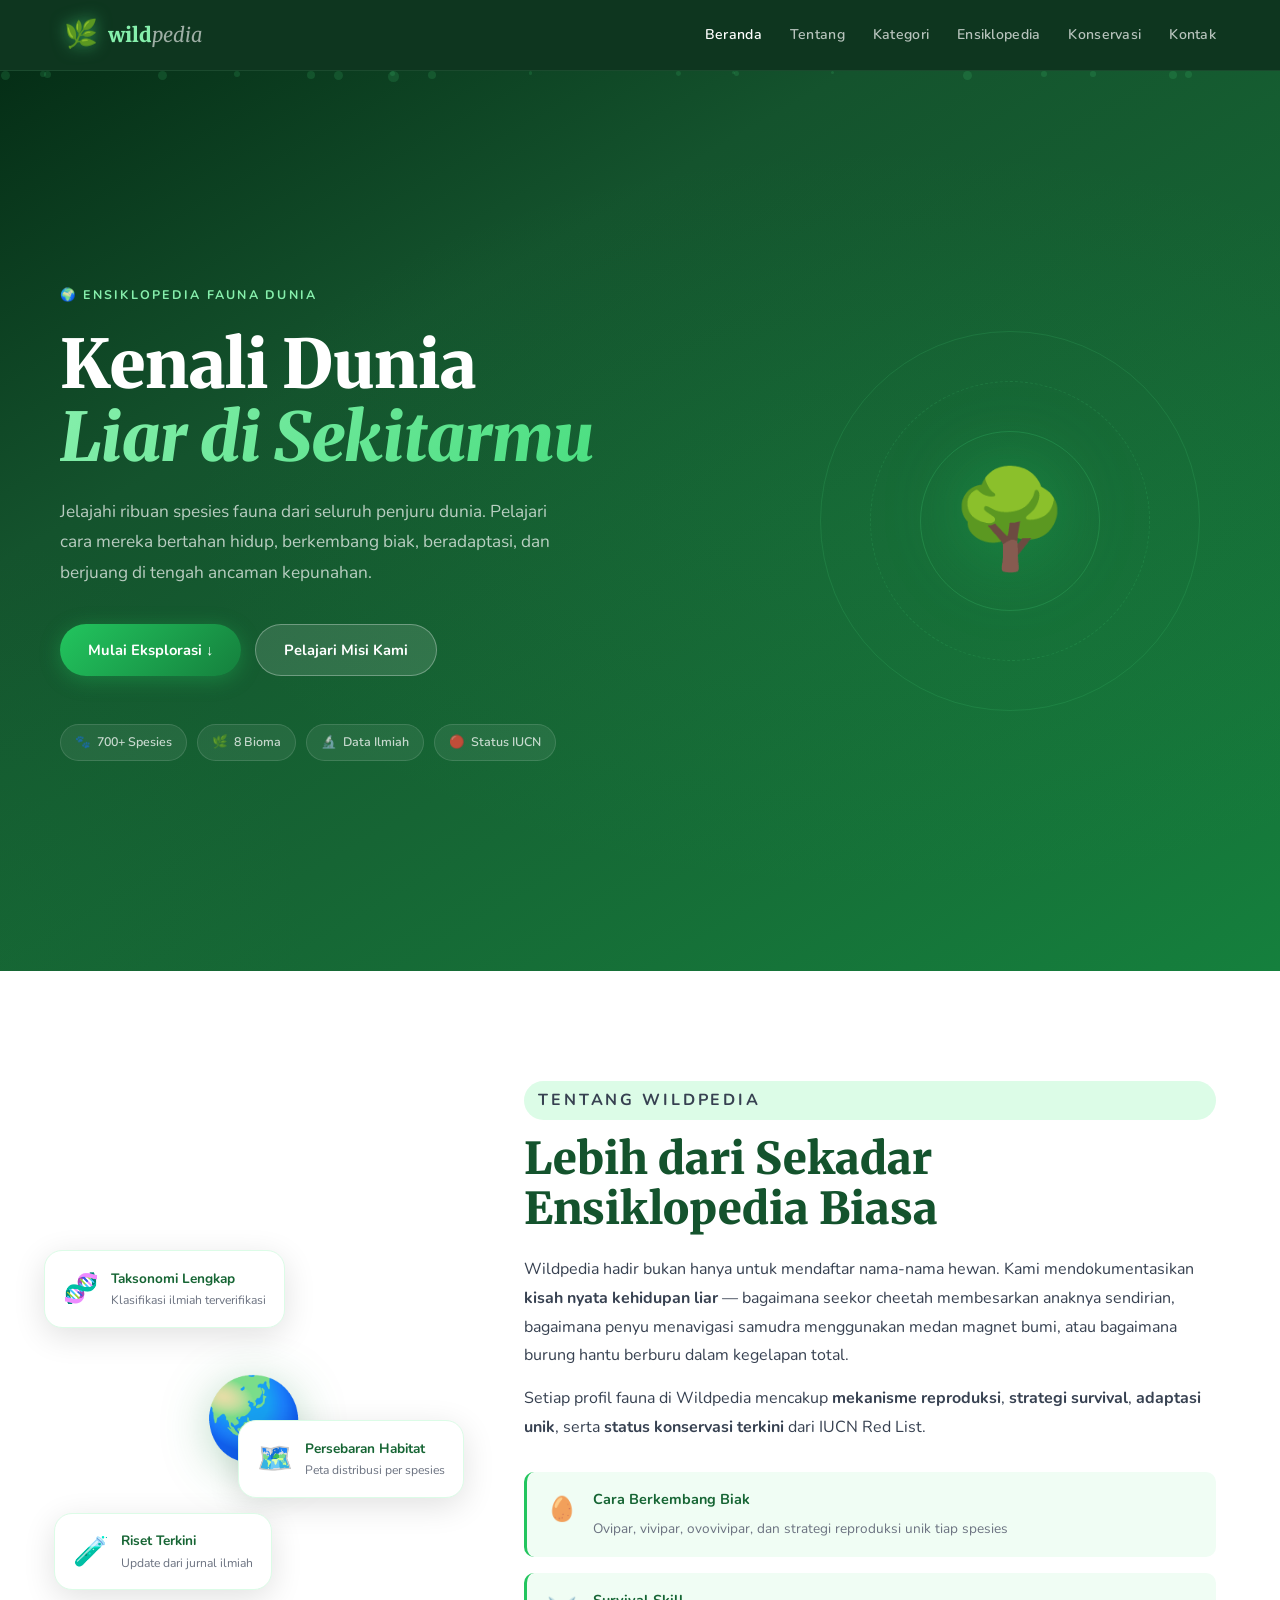
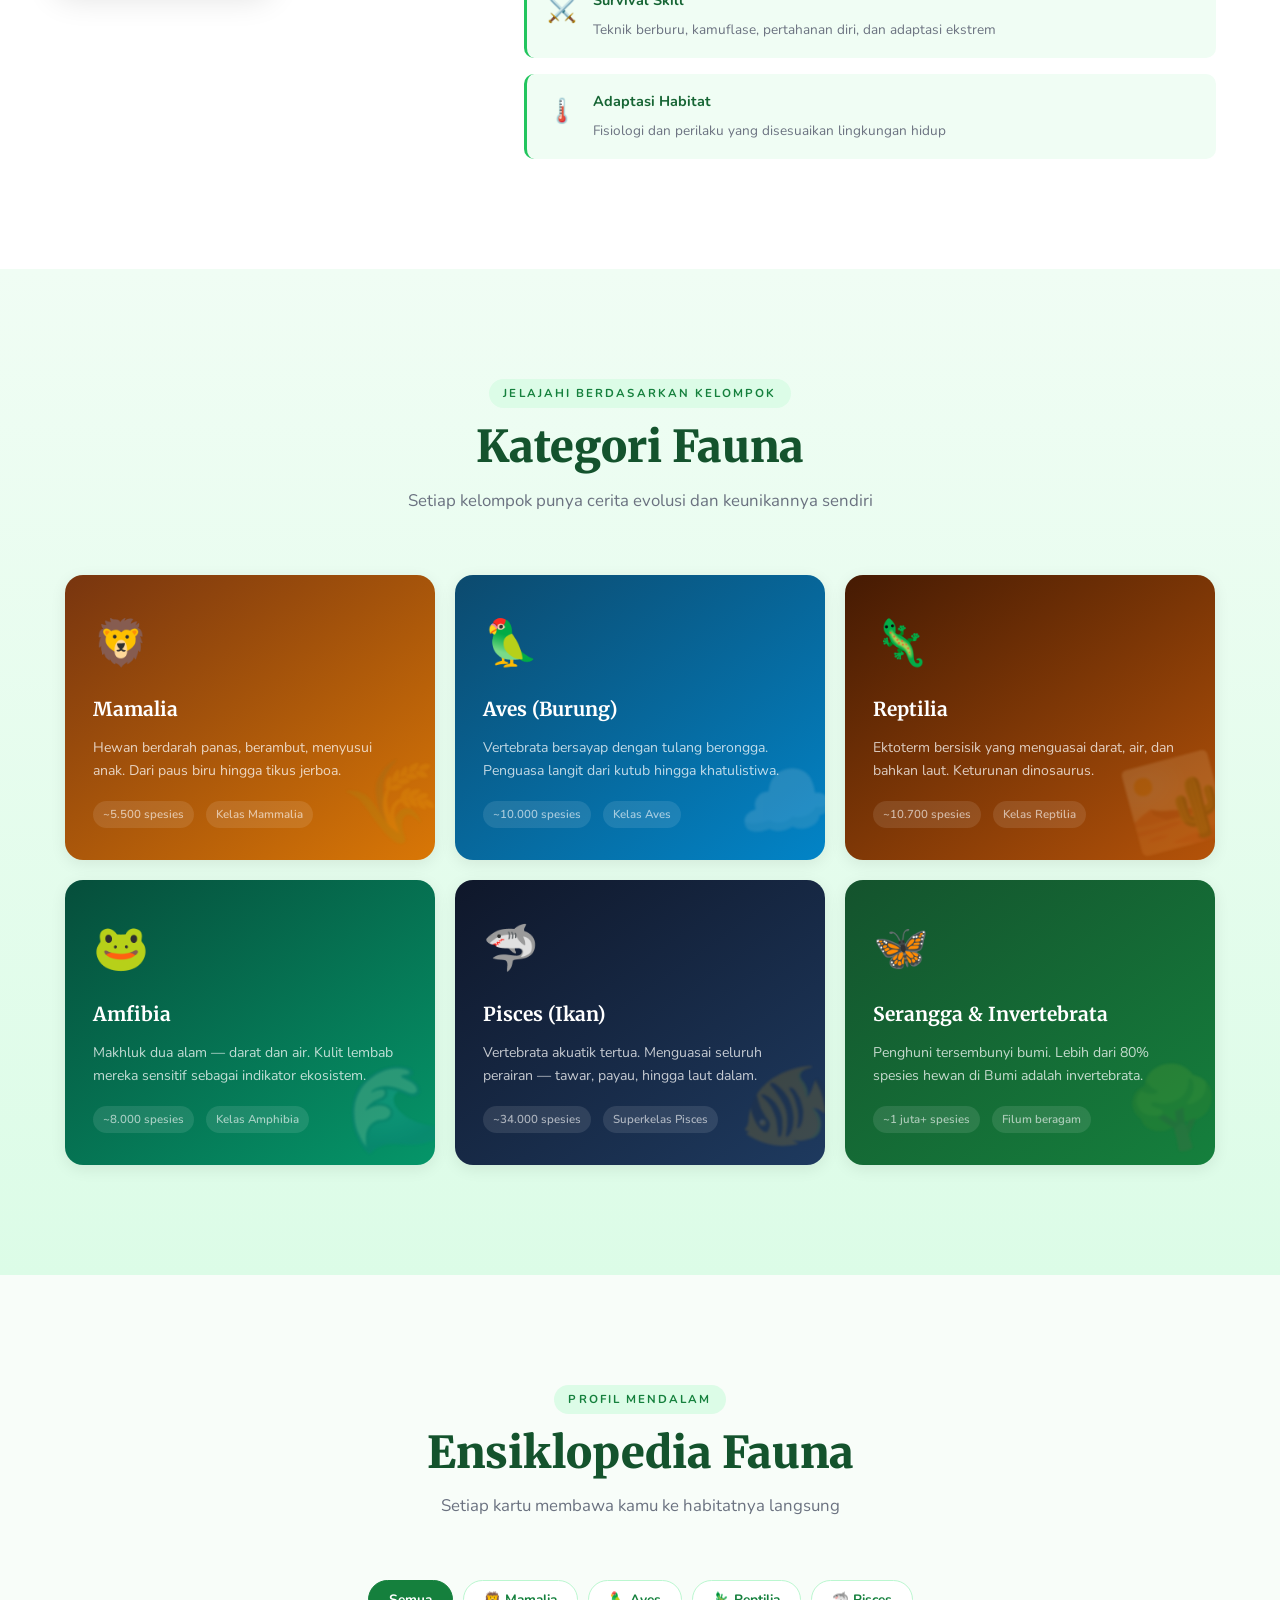
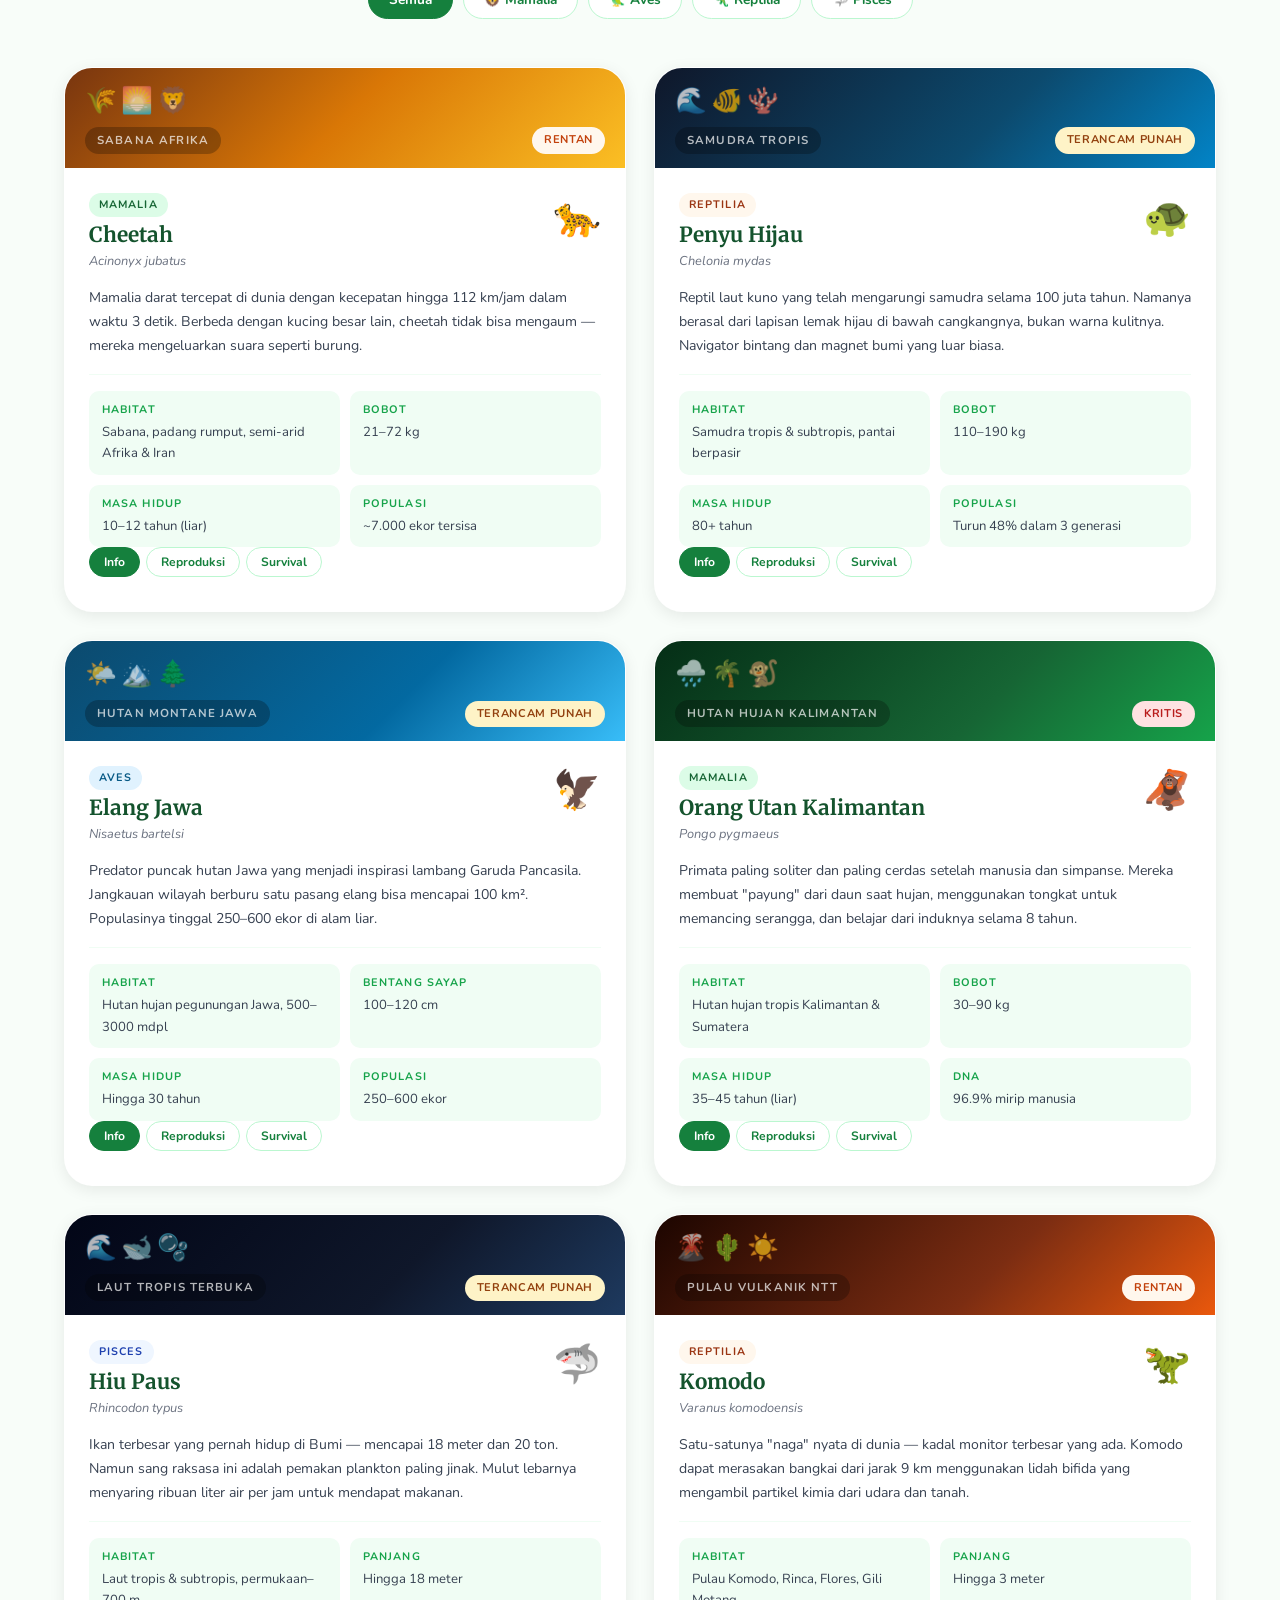
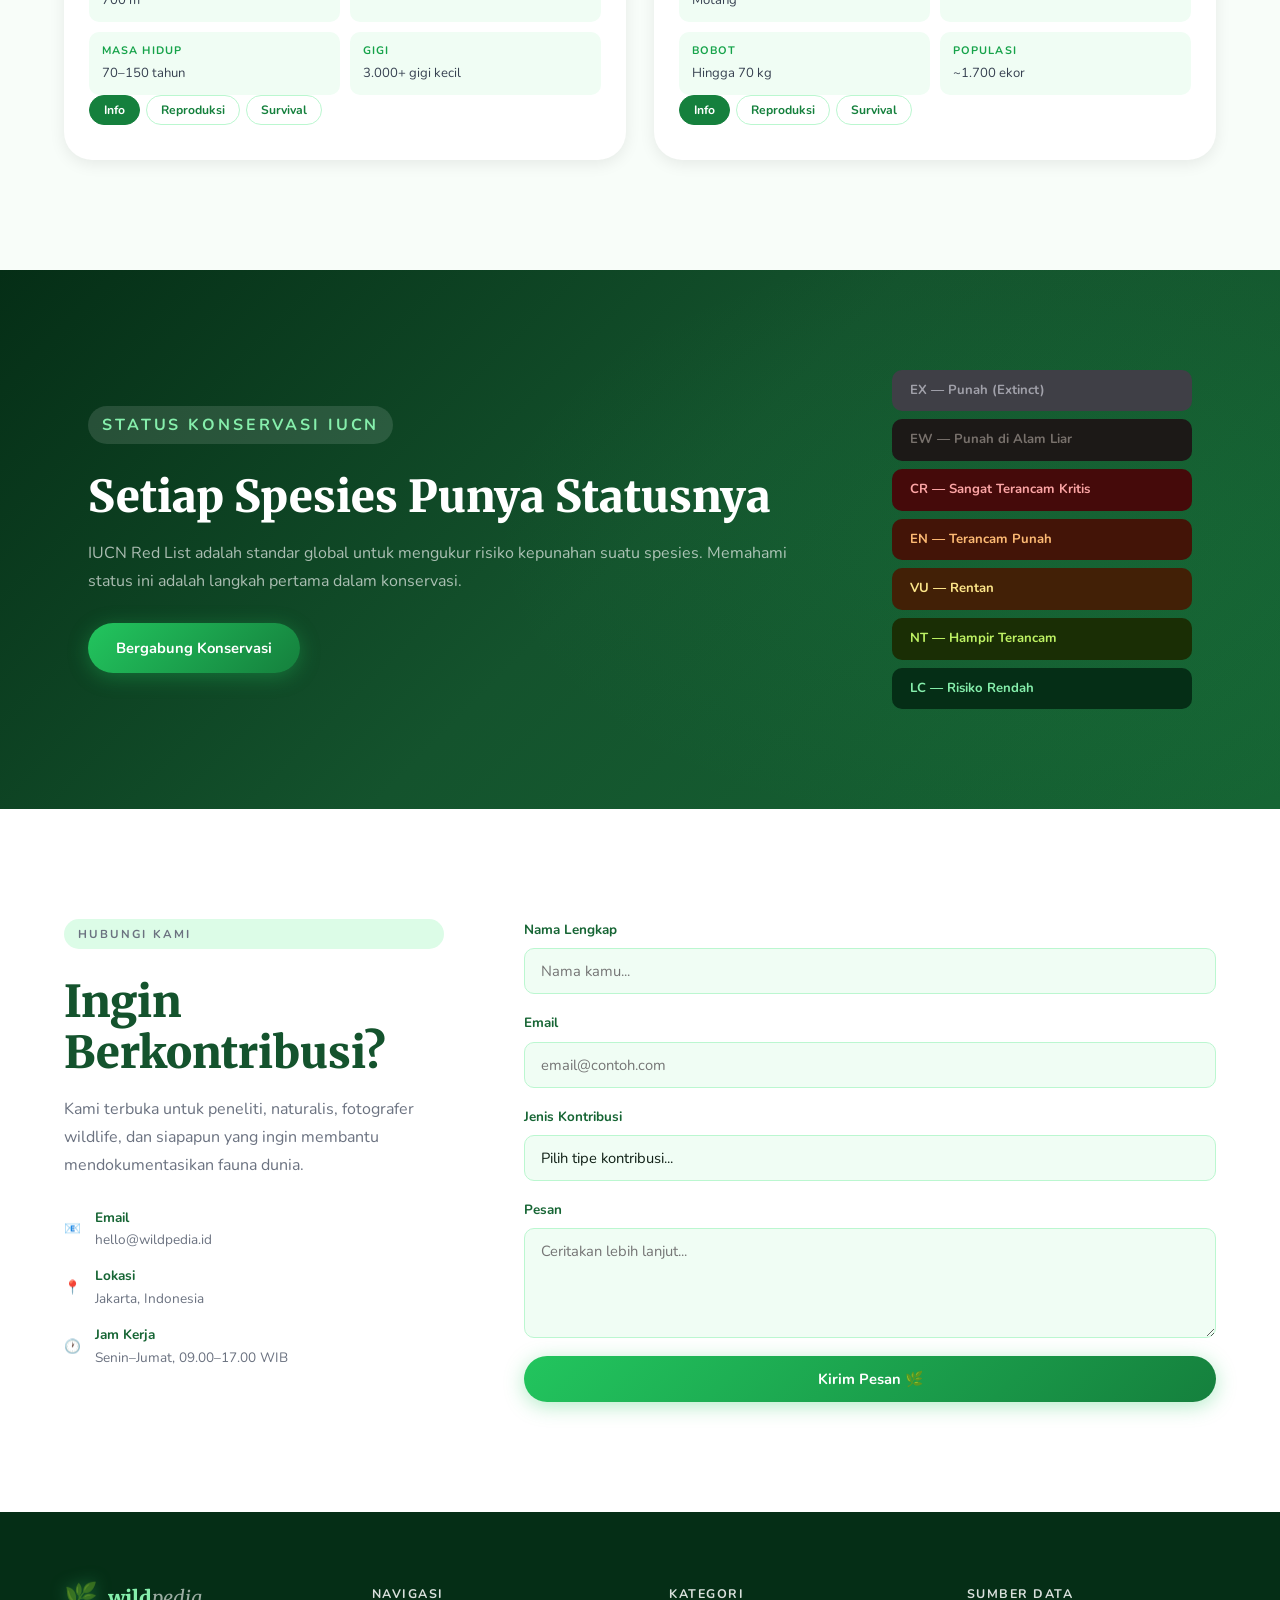
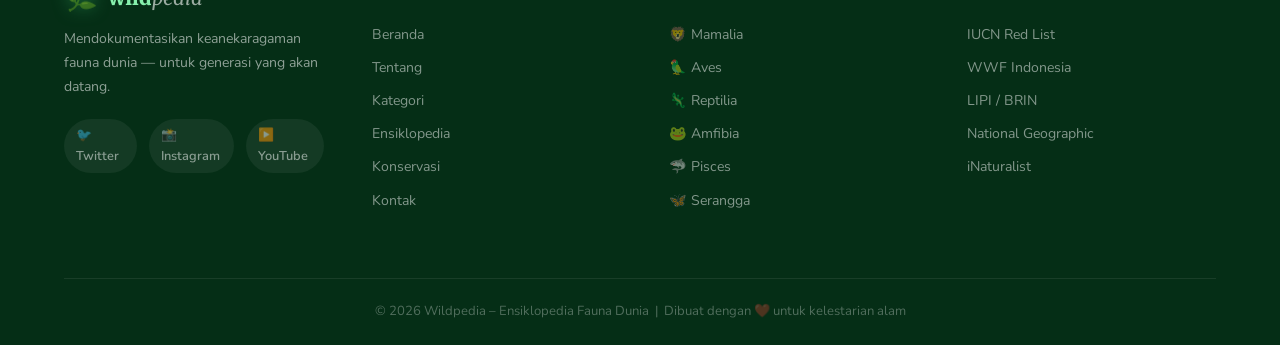
==== index.html @ 906c101a "Add files via upload" ====
<!DOCTYPE html>
<html lang="id">
<head>
  <meta charset="UTF-8">
  <meta name="viewport" content="width=device-width, initial-scale=1.0">
  <title>Wildpedia – Ensiklopedia Fauna Dunia</title>
  <link rel="stylesheet" href="style.css">
  <link href="https://fonts.googleapis.com/css2?family=Merriweather:ital,wght@0,700;0,900;1,400&family=Nunito:wght@300;400;600;700&display=swap" rel="stylesheet">
</head>
<body>

  <!-- ===== HEADER & NAVIGATION ===== -->
  <header class="site-header" id="siteHeader">
    <div class="header-inner">
      <a href="#beranda" class="logo">
        <div class="logo-mark">🌿</div>
        <div class="logo-words">
          <span class="logo-wild">wild</span><span class="logo-pedia">pedia</span>
        </div>
      </a>
      <nav class="main-nav" id="mainNav">
        <a href="#beranda">Beranda</a>
        <a href="#tentang">Tentang</a>
        <a href="#kategori">Kategori</a>
        <a href="#fauna">Ensiklopedia</a>
        <a href="#konservasi">Konservasi</a>
        <a href="#kontak">Kontak</a>
      </nav>
      <button class="hamburger" id="hamburgerBtn" aria-label="Buka Menu">
        <span></span><span></span><span></span>
      </button>
    </div>
  </header>

  <main>

    <!-- ===== HERO SECTION ===== -->
    <section class="hero" id="beranda">
      <div class="hero-particles" id="heroParticles"></div>
      <div class="hero-overlay"></div>
      <div class="hero-content">
        <span class="hero-eyebrow">🌍 Ensiklopedia Fauna Dunia</span>
        <h1 class="hero-title">
          Kenali Dunia<br>
          <em>Liar di Sekitarmu</em>
        </h1>
        <p class="hero-lead">
          Jelajahi ribuan spesies fauna dari seluruh penjuru dunia. Pelajari cara mereka bertahan hidup,
          berkembang biak, beradaptasi, dan berjuang di tengah ancaman kepunahan.
        </p>
        <div class="hero-actions">
          <a href="#fauna" class="btn btn-glow">Mulai Eksplorasi ↓</a>
          <a href="#tentang" class="btn btn-ghost">Pelajari Misi Kami</a>
        </div>
        <div class="hero-badges">
          <div class="badge"><span>🐾</span> 700+ Spesies</div>
          <div class="badge"><span>🌿</span> 8 Bioma</div>
          <div class="badge"><span>🔬</span> Data Ilmiah</div>
          <div class="badge"><span>🔴</span> Status IUCN</div>
        </div>
      </div>
      <div class="hero-visual">
        <div class="hero-ring ring-1"></div>
        <div class="hero-ring ring-2"></div>
        <div class="hero-ring ring-3"></div>
        <div class="hero-animal-icon">🌳</div>
      </div>
    </section>

    <!-- ===== TENTANG SECTION ===== -->
    <section class="about" id="tentang">
      <div class="container">
        <div class="about-layout">
          <div class="about-visual">
            <div class="about-card-stack">
              <div class="about-mini-card amc-1">
                <span class="amc-icon">🧬</span>
                <div>
                  <strong>Taksonomi Lengkap</strong>
                  <p>Klasifikasi ilmiah terverifikasi</p>
                </div>
              </div>
              <div class="about-mini-card amc-2">
                <span class="amc-icon">🗺️</span>
                <div>
                  <strong>Persebaran Habitat</strong>
                  <p>Peta distribusi per spesies</p>
                </div>
              </div>
              <div class="about-mini-card amc-3">
                <span class="amc-icon">🧪</span>
                <div>
                  <strong>Riset Terkini</strong>
                  <p>Update dari jurnal ilmiah</p>
                </div>
              </div>
              <div class="about-center-icon">🌏</div>
            </div>
          </div>
          <div class="about-text">
            <p class="tag-label">Tentang Wildpedia</p>
            <h2 class="heading-2">Lebih dari Sekadar<br>Ensiklopedia Biasa</h2>
            <p>
              Wildpedia hadir bukan hanya untuk mendaftar nama-nama hewan. Kami mendokumentasikan
              <strong>kisah nyata kehidupan liar</strong> — bagaimana seekor cheetah membesarkan anaknya sendirian,
              bagaimana penyu menavigasi samudra menggunakan medan magnet bumi, atau bagaimana burung hantu
              berburu dalam kegelapan total.
            </p>
            <p>
              Setiap profil fauna di Wildpedia mencakup <strong>mekanisme reproduksi</strong>,
              <strong>strategi survival</strong>, <strong>adaptasi unik</strong>, serta
              <strong>status konservasi terkini</strong> dari IUCN Red List.
            </p>
            <div class="about-features">
              <div class="af-item">
                <div class="af-icon">🥚</div>
                <div>
                  <strong>Cara Berkembang Biak</strong>
                  <span>Ovipar, vivipar, ovovivipar, dan strategi reproduksi unik tiap spesies</span>
                </div>
              </div>
              <div class="af-item">
                <div class="af-icon">⚔️</div>
                <div>
                  <strong>Survival Skill</strong>
                  <span>Teknik berburu, kamuflase, pertahanan diri, dan adaptasi ekstrem</span>
                </div>
              </div>
              <div class="af-item">
                <div class="af-icon">🌡️</div>
                <div>
                  <strong>Adaptasi Habitat</strong>
                  <span>Fisiologi dan perilaku yang disesuaikan lingkungan hidup</span>
                </div>
              </div>
            </div>
          </div>
        </div>
      </div>
    </section>

    <!-- ===== KATEGORI SECTION ===== -->
    <section class="categories" id="kategori">
      <div class="container">
        <div class="section-head">
          <p class="tag-label">Jelajahi Berdasarkan Kelompok</p>
          <h2 class="heading-2">Kategori Fauna</h2>
          <p class="section-sub">Setiap kelompok punya cerita evolusi dan keunikannya sendiri</p>
        </div>
        <div class="cat-grid">

          <article class="cat-card biome-savanna">
            <div class="cat-bg-art">🌾</div>
            <div class="cat-body">
              <div class="cat-emoji">🦁</div>
              <h3>Mamalia</h3>
              <p>Hewan berdarah panas, berambut, menyusui anak. Dari paus biru hingga tikus jerboa.</p>
              <div class="cat-stats">
                <span>~5.500 spesies</span>
                <span>Kelas Mammalia</span>
              </div>
            </div>
          </article>

          <article class="cat-card biome-sky">
            <div class="cat-bg-art">☁️</div>
            <div class="cat-body">
              <div class="cat-emoji">🦜</div>
              <h3>Aves (Burung)</h3>
              <p>Vertebrata bersayap dengan tulang berongga. Penguasa langit dari kutub hingga khatulistiwa.</p>
              <div class="cat-stats">
                <span>~10.000 spesies</span>
                <span>Kelas Aves</span>
              </div>
            </div>
          </article>

          <article class="cat-card biome-desert">
            <div class="cat-bg-art">🏜️</div>
            <div class="cat-body">
              <div class="cat-emoji">🦎</div>
              <h3>Reptilia</h3>
              <p>Ektoterm bersisik yang menguasai darat, air, dan bahkan laut. Keturunan dinosaurus.</p>
              <div class="cat-stats">
                <span>~10.700 spesies</span>
                <span>Kelas Reptilia</span>
              </div>
            </div>
          </article>

          <article class="cat-card biome-wetland">
            <div class="cat-bg-art">🌊</div>
            <div class="cat-body">
              <div class="cat-emoji">🐸</div>
              <h3>Amfibia</h3>
              <p>Makhluk dua alam — darat dan air. Kulit lembab mereka sensitif sebagai indikator ekosistem.</p>
              <div class="cat-stats">
                <span>~8.000 spesies</span>
                <span>Kelas Amphibia</span>
              </div>
            </div>
          </article>

          <article class="cat-card biome-ocean">
            <div class="cat-bg-art">🐠</div>
            <div class="cat-body">
              <div class="cat-emoji">🦈</div>
              <h3>Pisces (Ikan)</h3>
              <p>Vertebrata akuatik tertua. Menguasai seluruh perairan — tawar, payau, hingga laut dalam.</p>
              <div class="cat-stats">
                <span>~34.000 spesies</span>
                <span>Superkelas Pisces</span>
              </div>
            </div>
          </article>

          <article class="cat-card biome-forest">
            <div class="cat-bg-art">🌳</div>
            <div class="cat-body">
              <div class="cat-emoji">🦋</div>
              <h3>Serangga & Invertebrata</h3>
              <p>Penghuni tersembunyi bumi. Lebih dari 80% spesies hewan di Bumi adalah invertebrata.</p>
              <div class="cat-stats">
                <span>~1 juta+ spesies</span>
                <span>Filum beragam</span>
              </div>
            </div>
          </article>

        </div>
      </div>
    </section>

    <!-- ===== ENSIKLOPEDIA FAUNA ===== -->
    <section class="encyclopedia" id="fauna">
      <div class="container">
        <div class="section-head">
          <p class="tag-label">Profil Mendalam</p>
          <h2 class="heading-2">Ensiklopedia Fauna</h2>
          <p class="section-sub">Setiap kartu membawa kamu ke habitatnya langsung</p>
        </div>

        <!-- FILTER TAB -->
        <div class="filter-tabs" id="filterTabs">
          <button class="ftab active" data-filter="all">Semua</button>
          <button class="ftab" data-filter="mamalia">🦁 Mamalia</button>
          <button class="ftab" data-filter="aves">🦜 Aves</button>
          <button class="ftab" data-filter="reptilia">🦎 Reptilia</button>
          <button class="ftab" data-filter="pisces">🦈 Pisces</button>
        </div>

        <div class="fauna-grid" id="faunaGrid">

          <!-- CHEETAH — Savanna -->
          <article class="fauna-card theme-savanna" data-group="mamalia">
            <div class="fc-habitat">
              <div class="fc-habitat-art">🌾🌅🦁</div>
              <span class="fc-biome">Sabana Afrika</span>
              <span class="fc-status vuln">Rentan</span>
            </div>
            <div class="fc-body">
              <div class="fc-header">
                <div>
                  <span class="fc-group-tag mamalia">Mamalia</span>
                  <h3 class="fc-name">Cheetah</h3>
                  <em class="fc-latin">Acinonyx jubatus</em>
                </div>
                <div class="fc-icon">🐆</div>
              </div>
              <p class="fc-desc">Mamalia darat tercepat di dunia dengan kecepatan hingga 112 km/jam dalam waktu 3 detik. Berbeda dengan kucing besar lain, cheetah tidak bisa mengaum — mereka mengeluarkan suara seperti burung.</p>
              <div class="fc-tabs">
                <div class="fc-tab-content active" id="cheetah-info">
                  <div class="fc-fact-row">
                    <div class="fc-fact"><span class="ff-label">Habitat</span><span>Sabana, padang rumput, semi-arid Afrika & Iran</span></div>
                    <div class="fc-fact"><span class="ff-label">Bobot</span><span>21–72 kg</span></div>
                    <div class="fc-fact"><span class="ff-label">Masa Hidup</span><span>10–12 tahun (liar)</span></div>
                    <div class="fc-fact"><span class="ff-label">Populasi</span><span>~7.000 ekor tersisa</span></div>
                  </div>
                </div>
                <div class="fc-tab-content" id="cheetah-repro">
                  <div class="fc-detail-block">
                    <p><strong>🥚 Reproduksi:</strong> Vivipar. Betina melahirkan 3–5 anak setelah gestasi 90–95 hari. Anak cheetah lahir buta dan berbulu abu-abu tebal (disebut mantle) yang diduga sebagai kamuflase dari predator. Betina membesarkan anak <em>sendirian</em> tanpa bantuan jantan, berpindah sarang setiap beberapa hari untuk menghindari singa dan leopard.</p>
                  </div>
                </div>
                <div class="fc-tab-content" id="cheetah-survival">
                  <div class="fc-detail-block">
                    <p><strong>⚔️ Survival Skill:</strong> Cheetah berburu menggunakan <em>penglihatan</em>, bukan penciuman. Mereka mengincar mangsa, menyelinap dekat (hingga 50–60 m), lalu mengejar. Cakar semi-retractable memberi cengkeraman seperti sepatu spike. Tulang belakang fleksibel memungkinkan langkah 7–8 meter per stride. Namun cheetah sering kehilangan mangsanya pada singa atau hyena — mereka terlalu lelah setelah mengejar untuk melawan.</p>
                  </div>
                </div>
              </div>
              <div class="fc-tab-buttons" data-animal="cheetah">
                <button class="ftb active" data-tab="cheetah-info">Info</button>
                <button class="ftb" data-tab="cheetah-repro">Reproduksi</button>
                <button class="ftb" data-tab="cheetah-survival">Survival</button>
              </div>
            </div>
          </article>

          <!-- PENYU HIJAU — Laut -->
          <article class="fauna-card theme-ocean" data-group="reptilia">
            <div class="fc-habitat">
              <div class="fc-habitat-art">🌊🐠🪸</div>
              <span class="fc-biome">Samudra Tropis</span>
              <span class="fc-status end">Terancam Punah</span>
            </div>
            <div class="fc-body">
              <div class="fc-header">
                <div>
                  <span class="fc-group-tag reptilia">Reptilia</span>
                  <h3 class="fc-name">Penyu Hijau</h3>
                  <em class="fc-latin">Chelonia mydas</em>
                </div>
                <div class="fc-icon">🐢</div>
              </div>
              <p class="fc-desc">Reptil laut kuno yang telah mengarungi samudra selama 100 juta tahun. Namanya berasal dari lapisan lemak hijau di bawah cangkangnya, bukan warna kulitnya. Navigator bintang dan magnet bumi yang luar biasa.</p>
              <div class="fc-tabs">
                <div class="fc-tab-content active" id="penyu-info">
                  <div class="fc-fact-row">
                    <div class="fc-fact"><span class="ff-label">Habitat</span><span>Samudra tropis & subtropis, pantai berpasir</span></div>
                    <div class="fc-fact"><span class="ff-label">Bobot</span><span>110–190 kg</span></div>
                    <div class="fc-fact"><span class="ff-label">Masa Hidup</span><span>80+ tahun</span></div>
                    <div class="fc-fact"><span class="ff-label">Populasi</span><span>Turun 48% dalam 3 generasi</span></div>
                  </div>
                </div>
                <div class="fc-tab-content" id="penyu-repro">
                  <div class="fc-detail-block">
                    <p><strong>🥚 Reproduksi:</strong> Ovipar. Betina kembali ke pantai tempat ia menetas untuk bertelur — sebuah fenomena disebut <em>natal homing</em>. Mereka menggunakan medan magnet bumi sebagai GPS alami. Setiap musim bertelur, seekor betina bisa menggali 3–7 sarang berisi 100–200 telur. Suhu pasir menentukan jenis kelamin: suhu lebih hangat menghasilkan lebih banyak betina (thermosex determination).</p>
                  </div>
                </div>
                <div class="fc-tab-content" id="penyu-survival">
                  <div class="fc-detail-block">
                    <p><strong>⚔️ Survival Skill:</strong> Tukik (bayi penyu) memiliki tingkat kelangsungan hidup sangat rendah — hanya 1 dari 1.000 yang mencapai dewasa. Mereka mengandalkan cahaya bintang dan bulan untuk menemukan laut. Di lautan, penyu dewasa menyelam hingga 900 meter dan menahan napas 4–7 jam. Cangkang keras melindungi dari predator, namun tidak dari jaring ikan dan plastik laut.</p>
                  </div>
                </div>
              </div>
              <div class="fc-tab-buttons" data-animal="penyu">
                <button class="ftb active" data-tab="penyu-info">Info</button>
                <button class="ftb" data-tab="penyu-repro">Reproduksi</button>
                <button class="ftb" data-tab="penyu-survival">Survival</button>
              </div>
            </div>
          </article>

          <!-- ELANG JAWA — Hutan/Langit -->
          <article class="fauna-card theme-sky" data-group="aves">
            <div class="fc-habitat">
              <div class="fc-habitat-art">🌤️🏔️🌲</div>
              <span class="fc-biome">Hutan Montane Jawa</span>
              <span class="fc-status end">Terancam Punah</span>
            </div>
            <div class="fc-body">
              <div class="fc-header">
                <div>
                  <span class="fc-group-tag aves">Aves</span>
                  <h3 class="fc-name">Elang Jawa</h3>
                  <em class="fc-latin">Nisaetus bartelsi</em>
                </div>
                <div class="fc-icon">🦅</div>
              </div>
              <p class="fc-desc">Predator puncak hutan Jawa yang menjadi inspirasi lambang Garuda Pancasila. Jangkauan wilayah berburu satu pasang elang bisa mencapai 100 km². Populasinya tinggal 250–600 ekor di alam liar.</p>
              <div class="fc-tabs">
                <div class="fc-tab-content active" id="elang-info">
                  <div class="fc-fact-row">
                    <div class="fc-fact"><span class="ff-label">Habitat</span><span>Hutan hujan pegunungan Jawa, 500–3000 mdpl</span></div>
                    <div class="fc-fact"><span class="ff-label">Bentang Sayap</span><span>100–120 cm</span></div>
                    <div class="fc-fact"><span class="ff-label">Masa Hidup</span><span>Hingga 30 tahun</span></div>
                    <div class="fc-fact"><span class="ff-label">Populasi</span><span>250–600 ekor</span></div>
                  </div>
                </div>
                <div class="fc-tab-content" id="elang-repro">
                  <div class="fc-detail-block">
                    <p><strong>🥚 Reproduksi:</strong> Ovipar, monogami seumur hidup. Pasangan elang Jawa membangun sarang (<em>eyrie</em>) dari ranting tebal di pohon tinggi lebih dari 30 meter. Betina bertelur hanya <strong>1 butir per musim kawin</strong>, dan diinkubasi bersama selama 47 hari. Anak elang tinggal di sarang hingga 3–4 bulan. Karena hanya satu telur per tahun, pemulihan populasi sangat lambat.</p>
                  </div>
                </div>
                <div class="fc-tab-content" id="elang-survival">
                  <div class="fc-detail-block">
                    <p><strong>⚔️ Survival Skill:</strong> Elang Jawa berburu menggunakan teknik <em>perch-and-strike</em> — bertengger diam lalu menukik menangkap mangsa dengan kecepatan 150 km/jam. Penglihatan mereka 8x lebih tajam dari manusia, mampu melihat mangsa dari ketinggian 1 km. Bulu jambul di kepala berfungsi sebagai komunikasi visual — berdiri tegak saat terancam atau excited.</p>
                  </div>
                </div>
              </div>
              <div class="fc-tab-buttons" data-animal="elang">
                <button class="ftb active" data-tab="elang-info">Info</button>
                <button class="ftb" data-tab="elang-repro">Reproduksi</button>
                <button class="ftb" data-tab="elang-survival">Survival</button>
              </div>
            </div>
          </article>

          <!-- ORANG UTAN — Hutan Hujan -->
          <article class="fauna-card theme-rainforest" data-group="mamalia">
            <div class="fc-habitat">
              <div class="fc-habitat-art">🌧️🌴🐒</div>
              <span class="fc-biome">Hutan Hujan Kalimantan</span>
              <span class="fc-status crit">Kritis</span>
            </div>
            <div class="fc-body">
              <div class="fc-header">
                <div>
                  <span class="fc-group-tag mamalia">Mamalia</span>
                  <h3 class="fc-name">Orang Utan Kalimantan</h3>
                  <em class="fc-latin">Pongo pygmaeus</em>
                </div>
                <div class="fc-icon">🦧</div>
              </div>
              <p class="fc-desc">Primata paling soliter dan paling cerdas setelah manusia dan simpanse. Mereka membuat "payung" dari daun saat hujan, menggunakan tongkat untuk memancing serangga, dan belajar dari induknya selama 8 tahun.</p>
              <div class="fc-tabs">
                <div class="fc-tab-content active" id="orang-info">
                  <div class="fc-fact-row">
                    <div class="fc-fact"><span class="ff-label">Habitat</span><span>Hutan hujan tropis Kalimantan & Sumatera</span></div>
                    <div class="fc-fact"><span class="ff-label">Bobot</span><span>30–90 kg</span></div>
                    <div class="fc-fact"><span class="ff-label">Masa Hidup</span><span>35–45 tahun (liar)</span></div>
                    <div class="fc-fact"><span class="ff-label">DNA</span><span>96.9% mirip manusia</span></div>
                  </div>
                </div>
                <div class="fc-tab-content" id="orang-repro">
                  <div class="fc-detail-block">
                    <p><strong>🥚 Reproduksi:</strong> Vivipar. Orang utan memiliki <strong>interval kelahiran terpanjang</strong> di antara mamalia darat — betina melahirkan hanya setiap 7–9 tahun sekali. Bayi disusui hingga 3–4 tahun dan tinggal bersama induk hingga 8 tahun untuk belajar survival. Betina remaja sering mengamati induk lain mengasuh anak — mirip "magang". Pejantan dominan (flanged) memiliki bantalan pipi yang besar sebagai sinyal status reproduksi.</p>
                  </div>
                </div>
                <div class="fc-tab-content" id="orang-survival">
                  <div class="fc-detail-block">
                    <p><strong>⚔️ Survival Skill:</strong> Orang utan adalah arsitek alami — setiap malam mereka membangun sarang baru dari ranting dan daun di ketinggian 15–30 meter hanya dalam 5 menit. Mereka menghafal pohon buah di wilayah jelajah ratusan km² dan merencanakan rute berdasarkan musim buah. Penggunaan alat mereka termasuk: daun sebagai mangkuk air, dahan panjang untuk mengambil madu lebah, dan batu untuk memecah kulit buah keras.</p>
                  </div>
                </div>
              </div>
              <div class="fc-tab-buttons" data-animal="orang">
                <button class="ftb active" data-tab="orang-info">Info</button>
                <button class="ftb" data-tab="orang-repro">Reproduksi</button>
                <button class="ftb" data-tab="orang-survival">Survival</button>
              </div>
            </div>
          </article>

          <!-- HIU PAUS — Lautan -->
          <article class="fauna-card theme-deep" data-group="pisces">
            <div class="fc-habitat">
              <div class="fc-habitat-art">🌊🐋🫧</div>
              <span class="fc-biome">Laut Tropis Terbuka</span>
              <span class="fc-status end">Terancam Punah</span>
            </div>
            <div class="fc-body">
              <div class="fc-header">
                <div>
                  <span class="fc-group-tag pisces">Pisces</span>
                  <h3 class="fc-name">Hiu Paus</h3>
                  <em class="fc-latin">Rhincodon typus</em>
                </div>
                <div class="fc-icon">🦈</div>
              </div>
              <p class="fc-desc">Ikan terbesar yang pernah hidup di Bumi — mencapai 18 meter dan 20 ton. Namun sang raksasa ini adalah pemakan plankton paling jinak. Mulut lebarnya menyaring ribuan liter air per jam untuk mendapat makanan.</p>
              <div class="fc-tabs">
                <div class="fc-tab-content active" id="hiu-info">
                  <div class="fc-fact-row">
                    <div class="fc-fact"><span class="ff-label">Habitat</span><span>Laut tropis & subtropis, permukaan–700 m</span></div>
                    <div class="fc-fact"><span class="ff-label">Panjang</span><span>Hingga 18 meter</span></div>
                    <div class="fc-fact"><span class="ff-label">Masa Hidup</span><span>70–150 tahun</span></div>
                    <div class="fc-fact"><span class="ff-label">Gigi</span><span>3.000+ gigi kecil</span></div>
                  </div>
                </div>
                <div class="fc-tab-content" id="hiu-repro">
                  <div class="fc-detail-block">
                    <p><strong>🥚 Reproduksi:</strong> Ovovivipar — satu-satunya ikan bertulang rawan dengan strategi ini. Telur menetas di dalam tubuh betina, dan anak lahir hidup. Betina bisa mengandung hingga <strong>300 embrio</strong> sekaligus dalam berbagai tahap perkembangan. Ini disebut <em>superfoetation</em> — betina bisa menyimpan sperma dari perkawinan sebelumnya dan membuahi telur secara bertahap. Hiu paus baru matang secara seksual di usia 25–30 tahun.</p>
                  </div>
                </div>
                <div class="fc-tab-content" id="hiu-survival">
                  <div class="fc-detail-block">
                    <p><strong>⚔️ Survival Skill:</strong> Filter feeder raksasa ini berenang dengan mulut terbuka lebar, menyaring plankton, telur ikan, dan ikan kecil dari air laut. Kulit mereka setebal 10 cm — lapisan pelindung terkuat di antara semua hewan. Pola bintik di tubuhnya unik seperti sidik jari manusia, digunakan para ilmuwan untuk identifikasi individual. Hiu paus dapat melakukan penyelaman vertikal mendadak hingga 700 meter dalam hitungan menit.</p>
                  </div>
                </div>
              </div>
              <div class="fc-tab-buttons" data-animal="hiu">
                <button class="ftb active" data-tab="hiu-info">Info</button>
                <button class="ftb" data-tab="hiu-repro">Reproduksi</button>
                <button class="ftb" data-tab="hiu-survival">Survival</button>
              </div>
            </div>
          </article>

          <!-- KOMODO — Gersang -->
          <article class="fauna-card theme-arid" data-group="reptilia">
            <div class="fc-habitat">
              <div class="fc-habitat-art">🌋🌵☀️</div>
              <span class="fc-biome">Pulau Vulkanik NTT</span>
              <span class="fc-status vuln">Rentan</span>
            </div>
            <div class="fc-body">
              <div class="fc-header">
                <div>
                  <span class="fc-group-tag reptilia">Reptilia</span>
                  <h3 class="fc-name">Komodo</h3>
                  <em class="fc-latin">Varanus komodoensis</em>
                </div>
                <div class="fc-icon">🦖</div>
              </div>
              <p class="fc-desc">Satu-satunya "naga" nyata di dunia — kadal monitor terbesar yang ada. Komodo dapat merasakan bangkai dari jarak 9 km menggunakan lidah bifida yang mengambil partikel kimia dari udara dan tanah.</p>
              <div class="fc-tabs">
                <div class="fc-tab-content active" id="komodo-info">
                  <div class="fc-fact-row">
                    <div class="fc-fact"><span class="ff-label">Habitat</span><span>Pulau Komodo, Rinca, Flores, Gili Motang</span></div>
                    <div class="fc-fact"><span class="ff-label">Panjang</span><span>Hingga 3 meter</span></div>
                    <div class="fc-fact"><span class="ff-label">Bobot</span><span>Hingga 70 kg</span></div>
                    <div class="fc-fact"><span class="ff-label">Populasi</span><span>~1.700 ekor</span></div>
                  </div>
                </div>
                <div class="fc-tab-content" id="komodo-repro">
                  <div class="fc-detail-block">
                    <p><strong>🥚 Reproduksi:</strong> Ovipar, dengan kemampuan langka yang disebut <em>partenogenesis</em> — betina bisa menghasilkan telur yang menetas <strong>tanpa pembuahan jantan</strong>. Telur-telur yang tidak dibuahi ini menghasilkan anak jantan semua (ZZ). Betina bertelur 15–30 butir di lubang galian atau sarang megapoda, dan menginkubasi selama 8–9 bulan. Anak komodo yang baru menetas langsung memanjat pohon untuk menghindari kanibalisme dari komodo dewasa.</p>
                  </div>
                </div>
                <div class="fc-tab-content" id="komodo-survival">
                  <div class="fc-detail-block">
                    <p><strong>⚔️ Survival Skill:</strong> Komodo menggunakan strategi <em>ambush predator</em> — bersembunyi di semak dan menyerang dengan satu gigitan kuat. Racun di kelenjar ludah mereka mengandung antikoagulan yang mencegah pembekuan darah mangsa. Bahkan rusa besar yang berhasil kabas pun akan mati dalam beberapa hari karena luka yang tak bisa berhenti berdarah. Komodo lalu mengikuti mangsa dengan sabar menggunakan penciuman dahsyatnya.</p>
                  </div>
                </div>
              </div>
              <div class="fc-tab-buttons" data-animal="komodo">
                <button class="ftb active" data-tab="komodo-info">Info</button>
                <button class="ftb" data-tab="komodo-repro">Reproduksi</button>
                <button class="ftb" data-tab="komodo-survival">Survival</button>
              </div>
            </div>
          </article>

        </div>
      </div>
    </section>

    <!-- ===== KONSERVASI BANNER ===== -->
    <section class="conservation" id="konservasi">
      <div class="container">
        <div class="cons-inner">
          <div class="cons-text">
            <p class="tag-label light">Status Konservasi IUCN</p>
            <h2 class="heading-2 light">Setiap Spesies Punya Statusnya</h2>
            <p>IUCN Red List adalah standar global untuk mengukur risiko kepunahan suatu spesies. Memahami status ini adalah langkah pertama dalam konservasi.</p>
            <a href="#kontak" class="btn btn-glow">Bergabung Konservasi</a>
          </div>
          <div class="cons-legend">
            <div class="cl-item cl-ex">EX — Punah (Extinct)</div>
            <div class="cl-item cl-ew">EW — Punah di Alam Liar</div>
            <div class="cl-item cl-cr">CR — Sangat Terancam Kritis</div>
            <div class="cl-item cl-en">EN — Terancam Punah</div>
            <div class="cl-item cl-vu">VU — Rentan</div>
            <div class="cl-item cl-nt">NT — Hampir Terancam</div>
            <div class="cl-item cl-lc">LC — Risiko Rendah</div>
          </div>
        </div>
      </div>
    </section>

    <!-- ===== KONTAK SECTION ===== -->
    <section class="contact" id="kontak">
      <div class="container">
        <div class="contact-layout">
          <div class="contact-left">
            <p class="tag-label">Hubungi Kami</p>
            <h2 class="heading-2">Ingin Berkontribusi?</h2>
            <p>Kami terbuka untuk peneliti, naturalis, fotografer wildlife, dan siapapun yang ingin membantu mendokumentasikan fauna dunia.</p>
            <div class="contact-cards">
              <div class="cc-item">
                <span>📧</span>
                <div><strong>Email</strong><span>hello@wildpedia.id</span></div>
              </div>
              <div class="cc-item">
                <span>📍</span>
                <div><strong>Lokasi</strong><span>Jakarta, Indonesia</span></div>
              </div>
              <div class="cc-item">
                <span>🕐</span>
                <div><strong>Jam Kerja</strong><span>Senin–Jumat, 09.00–17.00 WIB</span></div>
              </div>
            </div>
          </div>
          <div class="contact-right">
            <form class="wild-form" id="contactForm">
              <div class="fg">
                <label for="nama">Nama Lengkap</label>
                <input type="text" id="nama" name="nama" placeholder="Nama kamu..." required>
              </div>
              <div class="fg">
                <label for="email">Email</label>
                <input type="email" id="email" name="email" placeholder="email@contoh.com" required>
              </div>
              <div class="fg">
                <label for="jenis">Jenis Kontribusi</label>
                <select id="jenis" name="jenis">
                  <option value="">Pilih tipe kontribusi...</option>
                  <option>📸 Foto & Dokumentasi Wildlife</option>
                  <option>🔬 Data Riset Ilmiah</option>
                  <option>🗺️ Laporan Penemuan Spesies</option>
                  <option>🤝 Kerjasama Konservasi</option>
                  <option>💬 Saran & Masukan</option>
                </select>
              </div>
              <div class="fg">
                <label for="pesan">Pesan</label>
                <textarea id="pesan" name="pesan" rows="4" placeholder="Ceritakan lebih lanjut..." required></textarea>
              </div>
              <button type="submit" class="btn btn-glow btn-full">Kirim Pesan 🌿</button>
            </form>
            <div class="form-ok" id="formOk">
              🎉 Pesan terkirim! Terima kasih sudah peduli pada fauna dunia. Kami akan membalas dalam 1–2 hari kerja.
            </div>
          </div>
        </div>
      </div>
    </section>

  </main>

  <!-- ===== FOOTER ===== -->
  <footer class="site-footer">
    <div class="container">
      <div class="footer-top">
        <div class="ft-brand">
          <div class="logo">
            <div class="logo-mark">🌿</div>
            <div class="logo-words">
              <span class="logo-wild">wild</span><span class="logo-pedia">pedia</span>
            </div>
          </div>
          <p>Mendokumentasikan keanekaragaman fauna dunia — untuk generasi yang akan datang.</p>
          <div class="ft-social">
            <a href="#">🐦 Twitter</a>
            <a href="#">📸 Instagram</a>
            <a href="#">▶️ YouTube</a>
          </div>
        </div>
        <nav class="ft-nav">
          <h4>Navigasi</h4>
          <a href="#beranda">Beranda</a>
          <a href="#tentang">Tentang</a>
          <a href="#kategori">Kategori</a>
          <a href="#fauna">Ensiklopedia</a>
          <a href="#konservasi">Konservasi</a>
          <a href="#kontak">Kontak</a>
        </nav>
        <div class="ft-col">
          <h4>Kategori</h4>
          <a href="#">🦁 Mamalia</a>
          <a href="#">🦜 Aves</a>
          <a href="#">🦎 Reptilia</a>
          <a href="#">🐸 Amfibia</a>
          <a href="#">🦈 Pisces</a>
          <a href="#">🦋 Serangga</a>
        </div>
        <div class="ft-col">
          <h4>Sumber Data</h4>
          <a href="#">IUCN Red List</a>
          <a href="#">WWF Indonesia</a>
          <a href="#">LIPI / BRIN</a>
          <a href="#">National Geographic</a>
          <a href="#">iNaturalist</a>
        </div>
      </div>
      <div class="footer-bottom">
        <p>© 2026 Wildpedia – Ensiklopedia Fauna Dunia &nbsp;|&nbsp; Dibuat dengan ❤️ untuk kelestarian alam</p>
      </div>
    </div>
  </footer>

  <script src="script.js"></script>
</body>
</html>
---- style.css ----
/* =============================================
   WILDPEDIA – style.css
   Tema: Hijau Muda → Hijau Tua Gradient
   Konten: Ensiklopedia Fauna Dunia
   ============================================= */

/* ===== CSS VARIABLES ===== */
:root {
  /* Palet Hijau Utama */
  --g50:  #f0fdf4;
  --g100: #dcfce7;
  --g200: #bbf7d0;
  --g300: #86efac;
  --g400: #4ade80;
  --g500: #22c55e;
  --g600: #16a34a;
  --g700: #15803d;
  --g800: #166534;
  --g900: #14532d;
  --g950: #052e16;

  /* Warna Pendukung */
  --amber:   #f59e0b;
  --sky:     #0ea5e9;
  --earth:   #92400e;
  --sand:    #fef3c7;
  --ocean:   #0c4a6e;
  --white:   #ffffff;
  --off:     #f8fdf9;
  --dark:    #0f1f15;
  --mid:     #374151;
  --muted:   #6b7280;

  /* Typography */
  --font-display: 'Merriweather', Georgia, serif;
  --font-body:    'Nunito', 'Segoe UI', sans-serif;

  /* Spacing & Shape */
  --r-sm:   10px;
  --r-md:   18px;
  --r-lg:   28px;
  --r-xl:   40px;

  /* Shadows */
  --sh-xs: 0 1px 4px rgba(0,0,0,0.06);
  --sh-sm: 0 4px 16px rgba(0,0,0,0.08);
  --sh-md: 0 8px 32px rgba(0,0,0,0.12);
  --sh-lg: 0 20px 64px rgba(0,0,0,0.18);

  /* Transitions */
  --ease: 0.3s cubic-bezier(0.4, 0, 0.2, 1);
}

/* ===== RESET ===== */
*, *::before, *::after { box-sizing: border-box; margin: 0; padding: 0; }
html { scroll-behavior: smooth; font-size: 16px; }
body {
  font-family: var(--font-body);
  color: var(--dark);
  background: var(--off);
  line-height: 1.65;
  overflow-x: hidden;
}
img { max-width: 100%; height: auto; display: block; }
ul { list-style: none; }
a { text-decoration: none; color: inherit; transition: var(--ease); }

/* ===== LAYOUT ===== */
.container { max-width: 1200px; margin: 0 auto; padding: 0 24px; }

.section-head {
  text-align: center;
  margin-bottom: 60px;
}

.section-sub {
  font-size: 1.05rem;
  color: var(--muted);
  max-width: 500px;
  margin: 12px auto 0;
}

.tag-label {
  display: inline-block;
  font-size: 0.72rem;
  font-weight: 700;
  letter-spacing: 0.18em;
  text-transform: uppercase;
  color: var(--g700);
  background: var(--g100);
  padding: 5px 14px;
  border-radius: 50px;
  margin-bottom: 14px;
}

.tag-label.light {
  color: var(--g300);
  background: rgba(255,255,255,0.12);
}

.heading-2 {
  font-family: var(--font-display);
  font-size: clamp(1.9rem, 4vw, 2.75rem);
  font-weight: 900;
  color: var(--g900);
  line-height: 1.15;
  margin-bottom: 14px;
}

.heading-2.light { color: var(--white); }

/* ===== BUTTONS ===== */
.btn {
  display: inline-flex;
  align-items: center;
  gap: 8px;
  padding: 13px 28px;
  border-radius: 50px;
  font-size: 0.92rem;
  font-weight: 700;
  cursor: pointer;
  border: none;
  transition: var(--ease);
  font-family: var(--font-body);
}

.btn-glow {
  background: linear-gradient(135deg, var(--g500), var(--g700));
  color: var(--white);
  box-shadow: 0 4px 20px rgba(34, 197, 94, 0.35);
}

.btn-glow:hover {
  transform: translateY(-3px);
  box-shadow: 0 10px 36px rgba(34, 197, 94, 0.5);
  background: linear-gradient(135deg, var(--g400), var(--g600));
}

.btn-ghost {
  background: rgba(255,255,255,0.12);
  color: var(--white);
  border: 1.5px solid rgba(255,255,255,0.3);
  backdrop-filter: blur(8px);
}

.btn-ghost:hover {
  background: rgba(255,255,255,0.22);
  transform: translateY(-2px);
}

.btn-full { width: 100%; justify-content: center; }

/* ===== HEADER ===== */
.site-header {
  position: sticky;
  top: 0;
  z-index: 999;
  background: rgba(5, 46, 22, 0.96);
  backdrop-filter: blur(16px);
  -webkit-backdrop-filter: blur(16px);
  border-bottom: 1px solid rgba(134, 239, 172, 0.1);
  transition: var(--ease);
}

.header-inner {
  max-width: 1200px;
  margin: 0 auto;
  padding: 0 24px;
  height: 70px;
  display: flex;
  align-items: center;
  justify-content: space-between;
}

.logo {
  display: flex;
  align-items: center;
  gap: 10px;
}

.logo-mark {
  font-size: 1.7rem;
  line-height: 1;
  filter: drop-shadow(0 0 8px rgba(74, 222, 128, 0.6));
}

.logo-words { font-family: var(--font-display); font-size: 1.25rem; line-height: 1; }
.logo-wild   { color: var(--g300); font-weight: 900; }
.logo-pedia  { color: rgba(255,255,255,0.6); font-weight: 400; font-style: italic; }

.main-nav {
  display: flex;
  align-items: center;
  gap: 28px;
}

.main-nav a {
  color: rgba(255,255,255,0.7);
  font-size: 0.88rem;
  font-weight: 600;
  letter-spacing: 0.02em;
  padding: 6px 0;
  position: relative;
}

.main-nav a::after {
  content: '';
  position: absolute;
  bottom: -2px;
  left: 0; width: 0;
  height: 2px;
  background: var(--g400);
  transition: width 0.28s ease;
  border-radius: 2px;
}

.main-nav a:hover { color: var(--white); }
.main-nav a:hover::after { width: 100%; }

.hamburger {
  display: none;
  flex-direction: column;
  gap: 5px;
  background: none;
  border: none;
  cursor: pointer;
  padding: 8px;
}

.hamburger span {
  display: block;
  width: 22px; height: 2px;
  background: rgba(255,255,255,0.8);
  border-radius: 2px;
  transition: var(--ease);
}

/* ===== HERO ===== */
.hero {
  position: relative;
  min-height: 100vh;
  display: flex;
  align-items: center;
  background: linear-gradient(150deg, var(--g950) 0%, var(--g900) 30%, var(--g800) 60%, var(--g700) 100%);
  overflow: hidden;
}

.hero-overlay {
  position: absolute;
  inset: 0;
  background:
    radial-gradient(ellipse 80% 60% at 70% 50%, rgba(34,197,94,0.08) 0%, transparent 70%),
    radial-gradient(ellipse 40% 80% at 0% 100%, rgba(21,128,61,0.15) 0%, transparent 60%);
  pointer-events: none;
}

.hero-particles {
  position: absolute;
  inset: 0;
  pointer-events: none;
}

.hero-particle {
  position: absolute;
  border-radius: 50%;
  background: rgba(74, 222, 128, 0.15);
  animation: floatPar linear infinite;
}

@keyframes floatPar {
  0%   { transform: translateY(100vh) scale(0); opacity: 0; }
  10%  { opacity: 1; }
  90%  { opacity: 0.4; }
  100% { transform: translateY(-20vh) scale(1.2); opacity: 0; }
}

.hero-content {
  position: relative;
  z-index: 2;
  flex: 1;
  max-width: 620px;
  padding: 100px 24px 100px 60px;
  animation: slideUp 0.9s ease both;
}

.hero-eyebrow {
  display: inline-block;
  font-size: 0.78rem;
  font-weight: 700;
  letter-spacing: 0.18em;
  text-transform: uppercase;
  color: var(--g300);
  margin-bottom: 22px;
}

.hero-title {
  font-family: var(--font-display);
  font-size: clamp(2.6rem, 5.5vw, 4.2rem);
  font-weight: 900;
  color: var(--white);
  line-height: 1.08;
  margin-bottom: 24px;
}

.hero-title em {
  font-style: italic;
  background: linear-gradient(135deg, var(--g300), var(--g400));
  -webkit-background-clip: text;
  -webkit-text-fill-color: transparent;
  background-clip: text;
}

.hero-lead {
  font-size: 1.08rem;
  color: rgba(255,255,255,0.7);
  line-height: 1.75;
  margin-bottom: 36px;
  max-width: 500px;
}

.hero-actions {
  display: flex;
  gap: 14px;
  flex-wrap: wrap;
  margin-bottom: 48px;
}

.hero-badges {
  display: flex;
  gap: 10px;
  flex-wrap: wrap;
}

.badge {
  display: inline-flex;
  align-items: center;
  gap: 6px;
  background: rgba(255,255,255,0.07);
  border: 1px solid rgba(255,255,255,0.12);
  color: rgba(255,255,255,0.75);
  font-size: 0.78rem;
  font-weight: 600;
  padding: 7px 14px;
  border-radius: 50px;
  backdrop-filter: blur(6px);
}

.hero-visual {
  position: absolute;
  right: 80px;
  top: 50%;
  transform: translateY(-50%);
  width: 380px; height: 380px;
  display: flex;
  align-items: center;
  justify-content: center;
  pointer-events: none;
}

.hero-ring {
  position: absolute;
  border: 1px solid rgba(74, 222, 128, 0.15);
  border-radius: 50%;
  animation: spin linear infinite;
}

.ring-1 { width: 380px; height: 380px; animation-duration: 40s; }
.ring-2 { width: 280px; height: 280px; animation-duration: 28s; animation-direction: reverse; border-style: dashed; }
.ring-3 { width: 180px; height: 180px; animation-duration: 18s; border-color: rgba(74,222,128,0.2); }

@keyframes spin {
  from { transform: rotate(0deg); }
  to   { transform: rotate(360deg); }
}

.hero-animal-icon {
  position: relative;
  z-index: 2;
  font-size: 6rem;
  filter: drop-shadow(0 0 40px rgba(34,197,94,0.4));
  animation: pulse 4s ease-in-out infinite;
}

@keyframes pulse {
  0%, 100% { transform: scale(1); }
  50%       { transform: scale(1.08); }
}

/* ===== ABOUT ===== */
.about {
  padding: 110px 0;
  background: var(--white);
}

.about-layout {
  display: flex;
  gap: 80px;
  align-items: center;
}

.about-visual {
  flex: 0 0 380px;
}

.about-card-stack {
  position: relative;
  height: 380px;
  display: flex;
  align-items: center;
  justify-content: center;
}

.about-center-icon {
  position: relative;
  z-index: 2;
  font-size: 5rem;
  filter: drop-shadow(0 8px 24px rgba(21,128,61,0.3));
  animation: pulse 5s ease-in-out infinite;
}

.about-mini-card {
  position: absolute;
  display: flex;
  align-items: center;
  gap: 12px;
  background: var(--white);
  border: 1.5px solid var(--g100);
  padding: 14px 18px;
  border-radius: var(--r-md);
  box-shadow: var(--sh-md);
  min-width: 200px;
  z-index: 3;
}

.amc-1 { top: 20px;  left: -20px; animation: floatCard 6s ease-in-out infinite; }
.amc-2 { top: 50%;   right: -20px; transform: translateY(-50%); animation: floatCard 7s 1s ease-in-out infinite; }
.amc-3 { bottom: 20px; left: -10px; animation: floatCard 8s 2s ease-in-out infinite; }

@keyframes floatCard {
  0%, 100% { transform: translateY(0); }
  50%       { transform: translateY(-10px); }
}

.amc-2 { 
  animation: floatCard2 7s 1s ease-in-out infinite; 
}
@keyframes floatCard2 {
  0%, 100% { transform: translateY(-50%); }
  50%       { transform: translateY(calc(-50% - 10px)); }
}

.amc-icon { font-size: 1.8rem; }

.about-mini-card strong {
  display: block;
  font-size: 0.85rem;
  color: var(--g800);
  font-weight: 700;
}

.about-mini-card p {
  font-size: 0.76rem;
  color: var(--muted);
  margin: 0;
}

.about-text { flex: 1; }
.about-text .tag-label { display: block; text-align: left; }
.about-text .heading-2 { text-align: left; margin-bottom: 20px; }
.about-text > p { color: var(--mid); font-size: 1rem; line-height: 1.8; margin-bottom: 14px; }

.about-features {
  margin-top: 30px;
  display: flex;
  flex-direction: column;
  gap: 16px;
}

.af-item {
  display: flex;
  align-items: flex-start;
  gap: 16px;
  padding: 16px 20px;
  background: var(--g50);
  border-radius: var(--r-sm);
  border-left: 3px solid var(--g500);
}

.af-icon { font-size: 1.5rem; flex-shrink: 0; margin-top: 2px; }
.af-item strong { display: block; font-size: 0.9rem; font-weight: 700; color: var(--g800); margin-bottom: 3px; }
.af-item span { font-size: 0.85rem; color: var(--muted); }

/* ===== CATEGORIES ===== */
.categories {
  padding: 110px 0;
  background: linear-gradient(180deg, var(--g50) 0%, var(--g100) 100%);
}

.cat-grid {
  display: flex;
  flex-wrap: wrap;
  gap: 20px;
  justify-content: center;
}

.cat-card {
  position: relative;
  overflow: hidden;
  border-radius: var(--r-md);
  flex: 0 0 calc(33.33% - 14px);
  min-width: 240px;
  cursor: pointer;
  transition: var(--ease);
  box-shadow: var(--sh-sm);
}

.cat-card:hover {
  transform: translateY(-8px) scale(1.02);
  box-shadow: var(--sh-lg);
}

/* Biome themes for category cards */
.biome-savanna { background: linear-gradient(145deg, #78350f, #d97706); }
.biome-sky     { background: linear-gradient(145deg, #0c4a6e, #0284c7); }
.biome-desert  { background: linear-gradient(145deg, #451a03, #b45309); }
.biome-wetland { background: linear-gradient(145deg, #064e3b, #059669); }
.biome-ocean   { background: linear-gradient(145deg, #0f172a, #1e3a5f); }
.biome-forest  { background: linear-gradient(145deg, var(--g900), var(--g700)); }

.cat-bg-art {
  position: absolute;
  bottom: -10px;
  right: -10px;
  font-size: 5rem;
  opacity: 0.15;
  pointer-events: none;
  transform: rotate(-15deg);
  filter: blur(1px);
}

.cat-body {
  position: relative;
  z-index: 1;
  padding: 32px 28px;
  color: var(--white);
}

.cat-emoji { font-size: 2.8rem; margin-bottom: 14px; }

.cat-body h3 {
  font-family: var(--font-display);
  font-size: 1.2rem;
  font-weight: 700;
  color: var(--white);
  margin-bottom: 10px;
}

.cat-body > p {
  font-size: 0.88rem;
  color: rgba(255,255,255,0.75);
  line-height: 1.65;
  margin-bottom: 18px;
}

.cat-stats {
  display: flex;
  gap: 12px;
  flex-wrap: wrap;
}

.cat-stats span {
  font-size: 0.72rem;
  font-weight: 600;
  color: rgba(255,255,255,0.6);
  background: rgba(255,255,255,0.1);
  padding: 4px 10px;
  border-radius: 50px;
}

/* ===== ENCYCLOPEDIA ===== */
.encyclopedia {
  padding: 110px 0;
  background: var(--off);
}

/* Filter Tabs */
.filter-tabs {
  display: flex;
  justify-content: center;
  gap: 10px;
  flex-wrap: wrap;
  margin-bottom: 48px;
}

.ftab {
  padding: 9px 20px;
  border-radius: 50px;
  border: 1.5px solid var(--g200);
  background: var(--white);
  color: var(--g700);
  font-family: var(--font-body);
  font-size: 0.85rem;
  font-weight: 700;
  cursor: pointer;
  transition: var(--ease);
}

.ftab:hover, .ftab.active {
  background: var(--g700);
  color: var(--white);
  border-color: var(--g700);
}

/* Fauna Grid */
.fauna-grid {
  display: flex;
  flex-wrap: wrap;
  gap: 28px;
  justify-content: center;
}

.fauna-card {
  background: var(--white);
  border-radius: var(--r-lg);
  overflow: hidden;
  flex: 0 0 calc(50% - 14px);
  min-width: 340px;
  box-shadow: var(--sh-sm);
  transition: var(--ease);
  border: 1.5px solid transparent;
}

.fauna-card:hover {
  transform: translateY(-6px);
  box-shadow: var(--sh-lg);
}

/* Habitat Themes */
.theme-savanna .fc-habitat { background: linear-gradient(135deg, #78350f 0%, #d97706 50%, #fbbf24 100%); }
.theme-ocean   .fc-habitat { background: linear-gradient(135deg, #0f172a 0%, #0c4a6e 60%, #0284c7 100%); }
.theme-sky     .fc-habitat { background: linear-gradient(135deg, #0c4a6e 0%, #0369a1 60%, #38bdf8 100%); }
.theme-rainforest .fc-habitat { background: linear-gradient(135deg, #052e16 0%, #166534 60%, #16a34a 100%); }
.theme-deep    .fc-habitat { background: linear-gradient(135deg, #020617 0%, #0f172a 60%, #1e3a5f 100%); }
.theme-arid    .fc-habitat { background: linear-gradient(135deg, #1c0500 0%, #7c2d12 60%, #ea580c 100%); }

.theme-savanna:hover { border-color: #fbbf24; }
.theme-ocean:hover   { border-color: #0284c7; }
.theme-sky:hover     { border-color: #38bdf8; }
.theme-rainforest:hover { border-color: var(--g400); }
.theme-deep:hover    { border-color: #1e3a5f; }
.theme-arid:hover    { border-color: #ea580c; }

.fc-habitat {
  position: relative;
  height: 100px;
  display: flex;
  align-items: flex-end;
  padding: 0 20px 14px;
}

.fc-habitat-art {
  position: absolute;
  top: 12px;
  left: 20px;
  font-size: 1.6rem;
  letter-spacing: 4px;
  opacity: 0.7;
}

.fc-biome {
  font-size: 0.72rem;
  font-weight: 700;
  letter-spacing: 0.1em;
  text-transform: uppercase;
  color: rgba(255,255,255,0.7);
  background: rgba(0,0,0,0.25);
  padding: 4px 12px;
  border-radius: 50px;
}

.fc-status {
  margin-left: auto;
  font-size: 0.7rem;
  font-weight: 700;
  text-transform: uppercase;
  letter-spacing: 0.06em;
  padding: 4px 12px;
  border-radius: 50px;
}

.fc-status.crit { background: #fee2e2; color: #b91c1c; }
.fc-status.end  { background: #fef3c7; color: #92400e; }
.fc-status.vuln { background: #fff7ed; color: #c2410c; }
.fc-status.lc   { background: #dcfce7; color: #15803d; }

.fc-body { padding: 22px 24px 20px; }

.fc-header {
  display: flex;
  justify-content: space-between;
  align-items: flex-start;
  margin-bottom: 14px;
}

.fc-icon { font-size: 2.4rem; margin-top: -4px; }

.fc-group-tag {
  display: inline-block;
  font-size: 0.68rem;
  font-weight: 700;
  letter-spacing: 0.1em;
  text-transform: uppercase;
  padding: 3px 10px;
  border-radius: 50px;
  margin-bottom: 6px;
}

.fc-group-tag.mamalia   { background: var(--g100); color: var(--g800); }
.fc-group-tag.aves      { background: #e0f2fe;    color: #075985; }
.fc-group-tag.reptilia  { background: #fff7ed;    color: #9a3412; }
.fc-group-tag.pisces    { background: #eff6ff;    color: #1e40af; }

.fc-name {
  font-family: var(--font-display);
  font-size: 1.3rem;
  font-weight: 700;
  color: var(--g900);
  margin: 0 0 3px;
  line-height: 1.2;
}

.fc-latin {
  display: block;
  font-size: 0.8rem;
  color: var(--muted);
  margin-bottom: 0;
}

.fc-desc {
  font-size: 0.88rem;
  color: var(--mid);
  line-height: 1.7;
  margin-bottom: 16px;
  padding-bottom: 16px;
  border-bottom: 1px solid var(--g50);
}

/* Inner Tab System */
.fc-tab-buttons {
  display: flex;
  gap: 6px;
  margin-bottom: 14px;
}

.ftb {
  padding: 6px 14px;
  border-radius: 50px;
  border: 1.5px solid var(--g200);
  background: transparent;
  color: var(--g700);
  font-size: 0.76rem;
  font-weight: 700;
  cursor: pointer;
  font-family: var(--font-body);
  transition: var(--ease);
}

.ftb:hover, .ftb.active {
  background: var(--g700);
  color: var(--white);
  border-color: var(--g700);
}

.fc-tabs { min-height: 100px; }

.fc-tab-content { display: none; }
.fc-tab-content.active { display: block; animation: fadeTab 0.25s ease; }

@keyframes fadeTab {
  from { opacity: 0; transform: translateY(6px); }
  to   { opacity: 1; transform: translateY(0); }
}

.fc-fact-row {
  display: grid;
  grid-template-columns: 1fr 1fr;
  gap: 10px;
}

.fc-fact {
  display: flex;
  flex-direction: column;
  gap: 3px;
  background: var(--g50);
  padding: 10px 13px;
  border-radius: var(--r-sm);
}

.ff-label {
  font-size: 0.68rem;
  font-weight: 700;
  text-transform: uppercase;
  letter-spacing: 0.1em;
  color: var(--g600);
}

.fc-fact > span:last-child {
  font-size: 0.82rem;
  color: var(--mid);
}

.fc-detail-block {
  background: var(--g50);
  border-left: 3px solid var(--g400);
  border-radius: 0 var(--r-sm) var(--r-sm) 0;
  padding: 14px 16px;
}

.fc-detail-block p {
  font-size: 0.85rem;
  color: var(--mid);
  line-height: 1.75;
}

/* ===== CONSERVATION BANNER ===== */
.conservation {
  padding: 100px 0;
  background: linear-gradient(135deg, var(--g950) 0%, var(--g900) 50%, var(--g800) 100%);
  position: relative;
  overflow: hidden;
}

.conservation::before {
  content: '';
  position: absolute;
  inset: 0;
  background: radial-gradient(ellipse 60% 80% at 80% 50%, rgba(34,197,94,0.08) 0%, transparent 70%);
}

.cons-inner {
  position: relative;
  display: flex;
  gap: 80px;
  align-items: center;
  max-width: 1200px;
  margin: 0 auto;
  padding: 0 24px;
}

.cons-text { flex: 1; }
.cons-text .heading-2 { margin-bottom: 16px; }
.cons-text > p {
  color: rgba(255,255,255,0.65);
  font-size: 1rem;
  line-height: 1.75;
  margin-bottom: 28px;
}

.cons-legend {
  flex: 0 0 300px;
  display: flex;
  flex-direction: column;
  gap: 8px;
}

.cl-item {
  padding: 10px 18px;
  border-radius: var(--r-sm);
  font-size: 0.82rem;
  font-weight: 700;
}

.cl-ex  { background: #3f3f46; color: #a1a1aa; }
.cl-ew  { background: #1c1917; color: #78716c; }
.cl-cr  { background: #450a0a; color: #fca5a5; }
.cl-en  { background: #431407; color: #fdba74; }
.cl-vu  { background: #422006; color: #fde68a; }
.cl-nt  { background: #1a2e05; color: #bef264; }
.cl-lc  { background: #052e16; color: #86efac; }

/* ===== CONTACT ===== */
.contact {
  padding: 110px 0;
  background: var(--white);
}

.contact-layout {
  display: flex;
  gap: 80px;
  align-items: flex-start;
}

.contact-left { flex: 0 0 380px; }
.contact-left .tag-label { display: block; text-align: left; }
.contact-left .heading-2 { text-align: left; margin-bottom: 16px; }
.contact-left > p { color: var(--muted); line-height: 1.75; margin-bottom: 28px; }

.contact-cards { display: flex; flex-direction: column; gap: 14px; }

.cc-item {
  display: flex;
  align-items: center;
  gap: 14px;
  font-size: 1.5rem;
}

.cc-item div { display: flex; flex-direction: column; }
.cc-item strong { font-size: 0.85rem; font-weight: 700; color: var(--g800); }
.cc-item span { font-size: 0.85rem; color: var(--muted); }

.contact-right { flex: 1; }

.wild-form { display: flex; flex-direction: column; gap: 18px; }

.fg { display: flex; flex-direction: column; gap: 7px; }

.fg label {
  font-size: 0.84rem;
  font-weight: 700;
  color: var(--g800);
}

.fg input, .fg textarea, .fg select {
  width: 100%;
  padding: 12px 16px;
  border: 1.5px solid var(--g200);
  border-radius: var(--r-sm);
  font-family: var(--font-body);
  font-size: 0.92rem;
  color: var(--dark);
  background: var(--g50);
  outline: none;
  transition: border-color 0.25s, box-shadow 0.25s, background 0.25s;
  appearance: none;
  -webkit-appearance: none;
}

.fg input:focus, .fg textarea:focus, .fg select:focus {
  border-color: var(--g500);
  background: var(--white);
  box-shadow: 0 0 0 4px rgba(34, 197, 94, 0.12);
}

.fg textarea { resize: vertical; min-height: 110px; }

.form-ok {
  display: none;
  margin-top: 20px;
  padding: 20px;
  background: var(--g50);
  border: 1.5px solid var(--g300);
  border-radius: var(--r-sm);
  font-size: 0.92rem;
  font-weight: 600;
  color: var(--g800);
  text-align: center;
  line-height: 1.6;
}

/* ===== FOOTER ===== */
.site-footer {
  background: var(--g950);
  padding: 72px 0 0;
  color: rgba(255,255,255,0.55);
}

.footer-top {
  display: flex;
  gap: 48px;
  flex-wrap: wrap;
  padding-bottom: 56px;
  border-bottom: 1px solid rgba(255,255,255,0.08);
}

.ft-brand { flex: 0 0 260px; }
.ft-brand .logo { margin-bottom: 16px; }
.ft-brand > p { font-size: 0.88rem; line-height: 1.7; margin-bottom: 20px; }

.ft-social { display: flex; gap: 12px; }
.ft-social a {
  font-size: 0.8rem;
  font-weight: 600;
  color: rgba(255,255,255,0.5);
  background: rgba(255,255,255,0.06);
  padding: 6px 12px;
  border-radius: 50px;
}

.ft-social a:hover { color: var(--g300); background: rgba(74,222,128,0.1); }

.ft-nav, .ft-col { flex: 1; min-width: 140px; }

.ft-nav h4, .ft-col h4 {
  color: rgba(255,255,255,0.85);
  font-size: 0.78rem;
  font-weight: 700;
  letter-spacing: 0.12em;
  text-transform: uppercase;
  margin-bottom: 18px;
}

.ft-nav a, .ft-col a {
  display: block;
  color: rgba(255,255,255,0.5);
  font-size: 0.88rem;
  margin-bottom: 10px;
}

.ft-nav a:hover, .ft-col a:hover { color: var(--g300); }

.footer-bottom {
  padding: 22px 0;
  text-align: center;
  font-size: 0.82rem;
  color: rgba(255,255,255,0.3);
}

/* ===== ANIMATIONS ===== */
@keyframes slideUp {
  from { opacity: 0; transform: translateY(40px); }
  to   { opacity: 1; transform: translateY(0); }
}

.reveal {
  opacity: 0;
  transform: translateY(28px);
  transition: opacity 0.6s ease, transform 0.6s ease;
}

.reveal.visible {
  opacity: 1;
  transform: translateY(0);
}

/* ===== HIDDEN CARD (FILTER) ===== */
.fauna-card.hidden {
  display: none;
}

/* ===== RESPONSIVE ===== */
@media (max-width: 1100px) {
  .hero-visual { right: 40px; width: 300px; height: 300px; }
  .ring-1 { width: 300px; height: 300px; }
  .ring-2 { width: 220px; height: 220px; }
  .ring-3 { width: 140px; height: 140px; }

  .about-layout { gap: 48px; }
  .about-visual { flex: 0 0 320px; }

  .fauna-card { flex: 0 0 calc(50% - 14px); }
  .cat-card   { flex: 0 0 calc(50% - 10px); }
}

@media (max-width: 900px) {
  .hero-visual { display: none; }
  .hero-content { max-width: 100%; padding: 80px 24px; }

  .about-layout { flex-direction: column; gap: 48px; }
  .about-visual { flex: none; width: 100%; max-width: 380px; margin: 0 auto; }

  .contact-layout { flex-direction: column; gap: 48px; }
  .contact-left { flex: none; width: 100%; }

  .cons-inner { flex-direction: column; gap: 40px; }
  .cons-legend { flex: none; width: 100%; max-width: 420px; }

  .fauna-card { flex: 0 0 100%; min-width: unset; }
}

@media (max-width: 768px) {
  .main-nav {
    display: none;
    flex-direction: column;
    position: absolute;
    top: 70px; left: 0; right: 0;
    background: var(--g950);
    padding: 28px 24px;
    gap: 22px;
    text-align: center;
    border-top: 1px solid rgba(255,255,255,0.08);
    z-index: 998;
  }

  .main-nav.open { display: flex; }

  .hamburger { display: flex; }

  .cat-card { flex: 0 0 100%; }

  .fc-fact-row { grid-template-columns: 1fr; }

  .hero-actions { flex-direction: column; align-items: flex-start; }

  .footer-top { flex-direction: column; gap: 32px; }
  .ft-brand   { flex: none; }
}

@media (max-width: 480px) {
  .heading-2 { font-size: 1.75rem; }
  .hero-title { font-size: 2.2rem; }
  .hero-badges { gap: 8px; }
  .badge { font-size: 0.72rem; padding: 6px 12px; }
  .filter-tabs { gap: 8px; }
  .ftab { padding: 8px 14px; font-size: 0.8rem; }
}
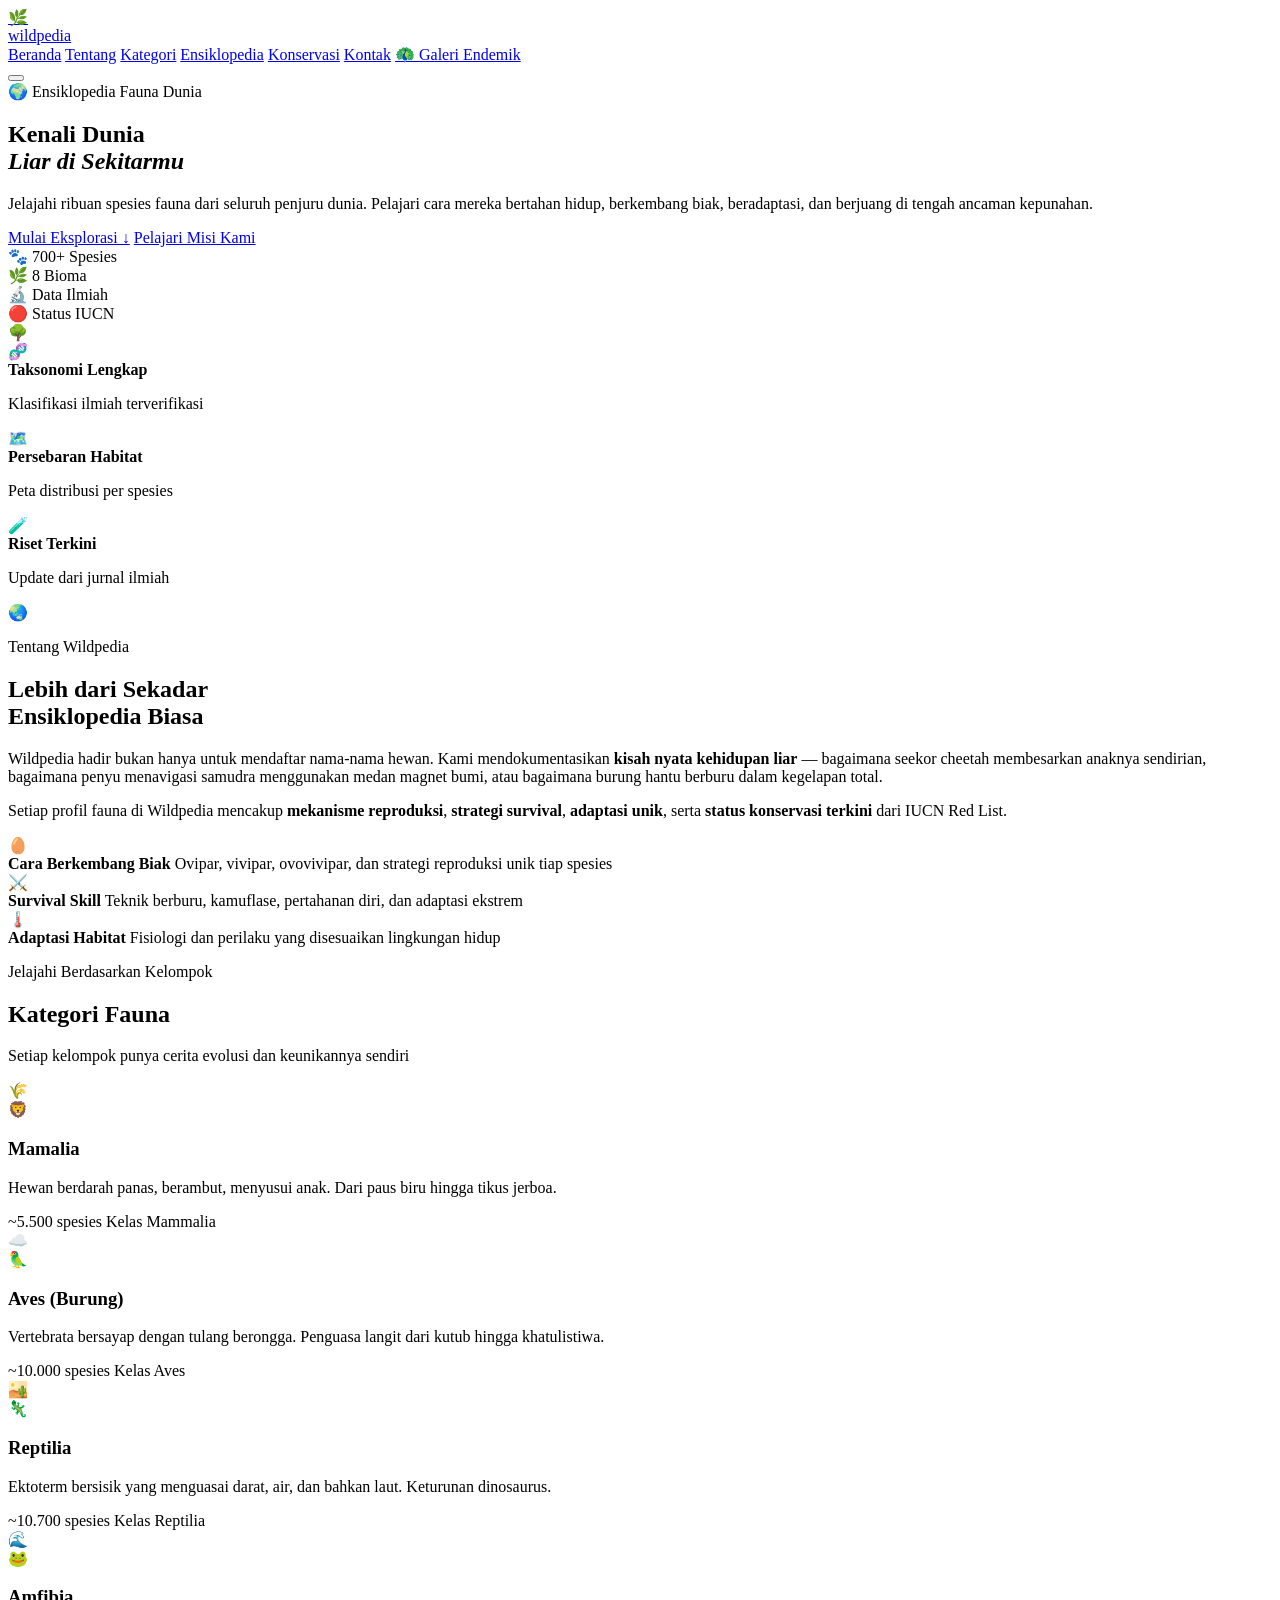
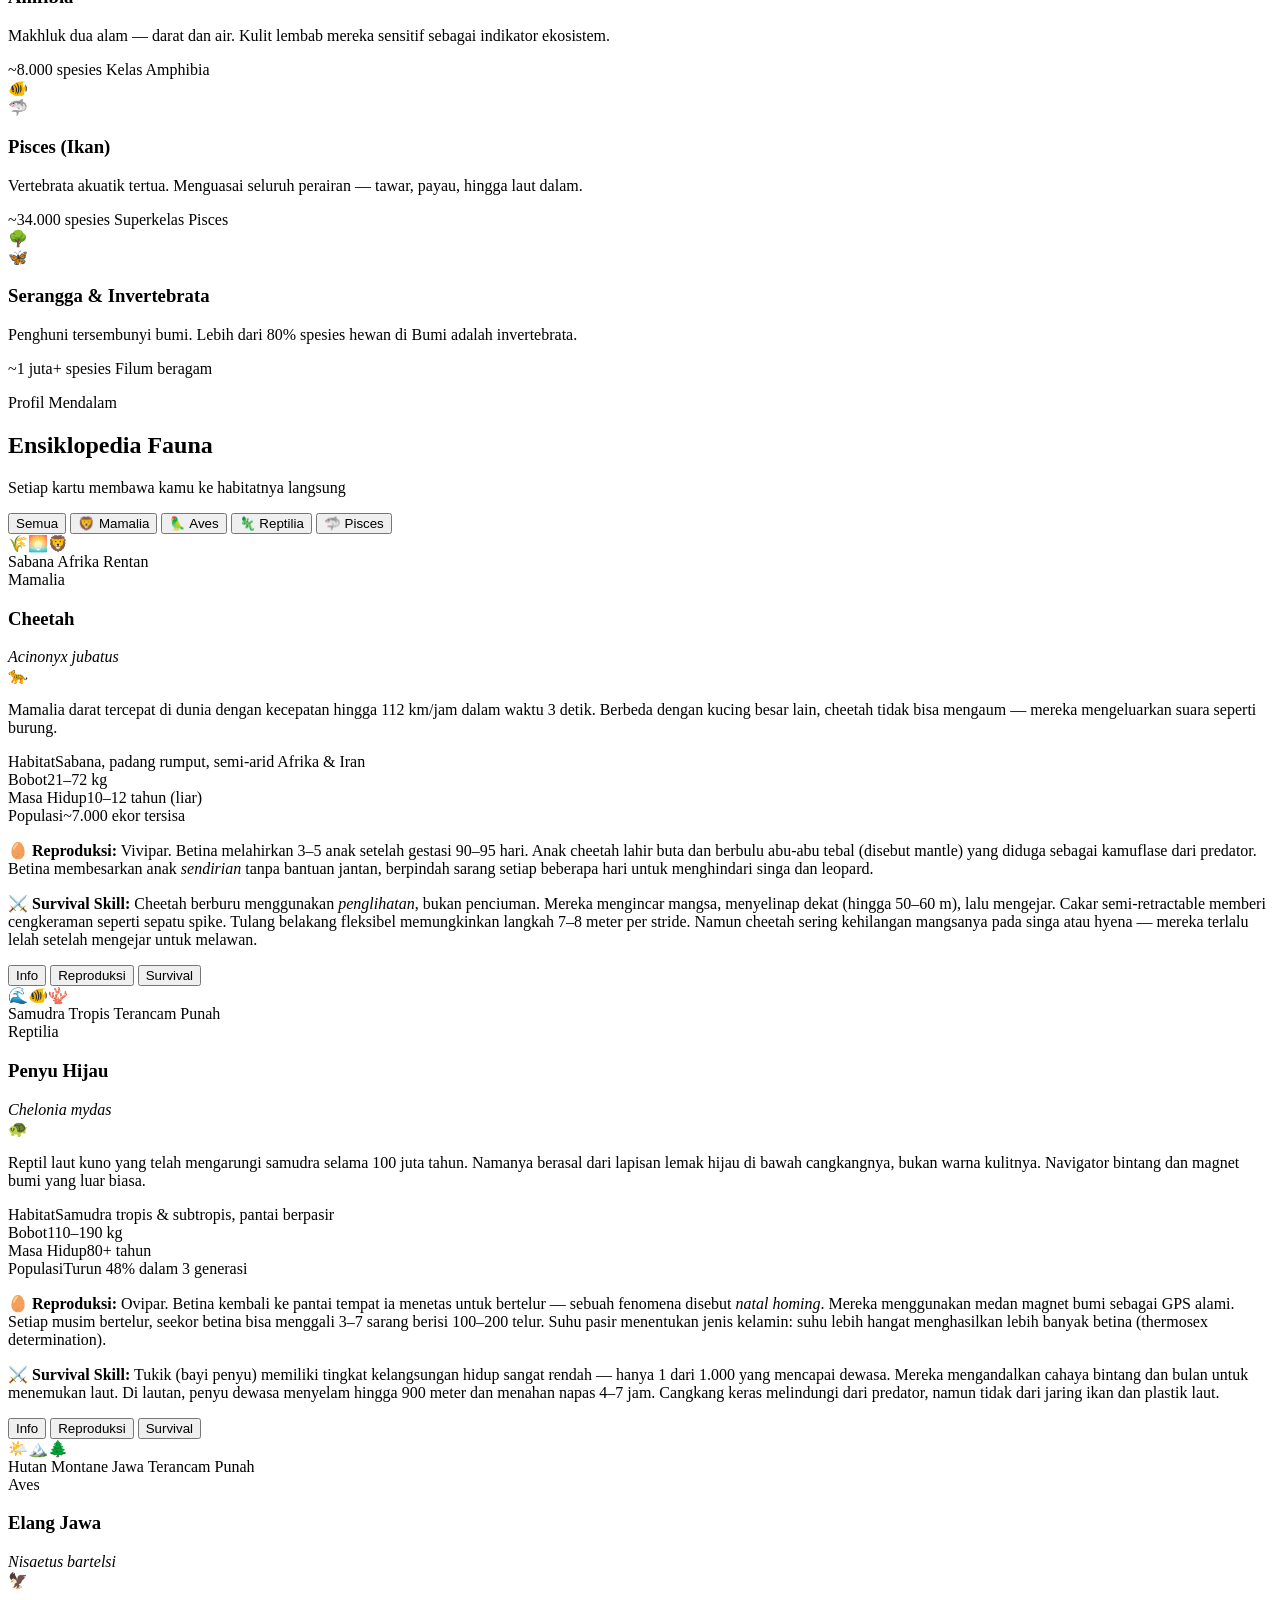
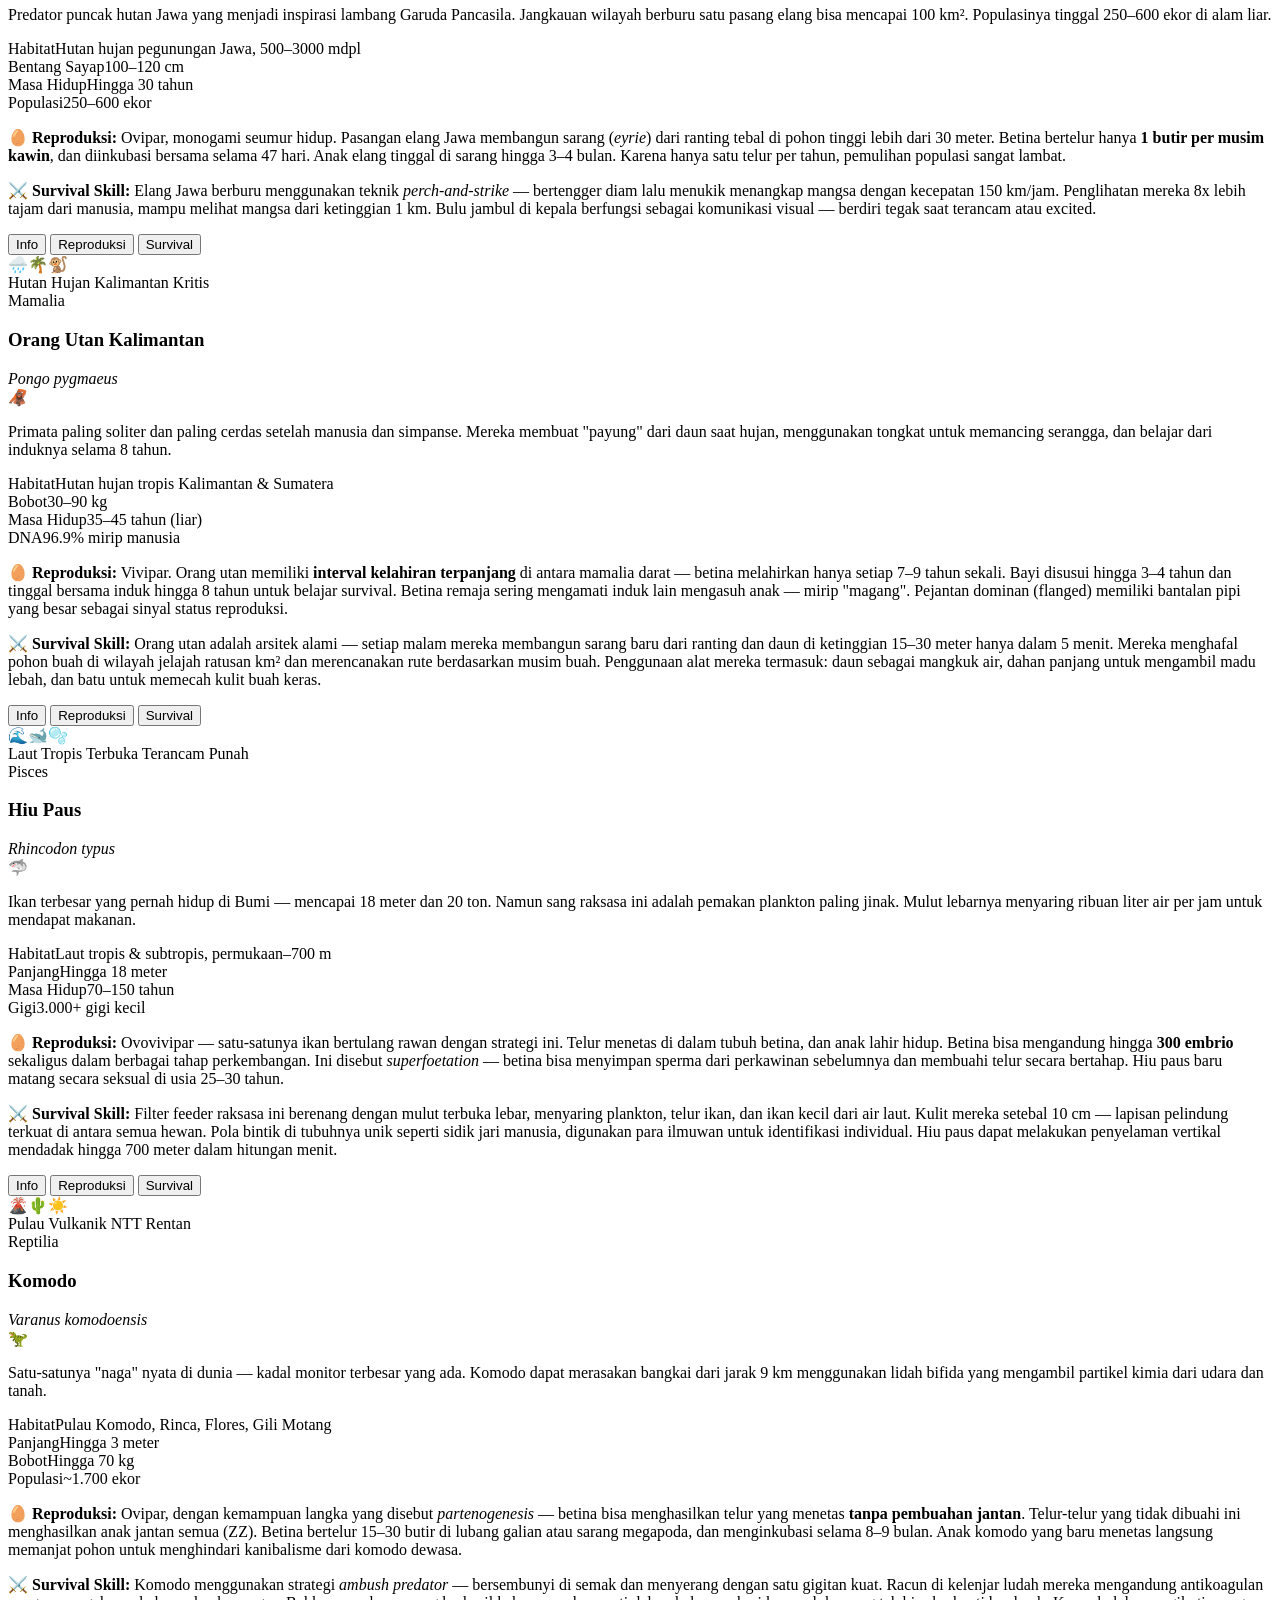
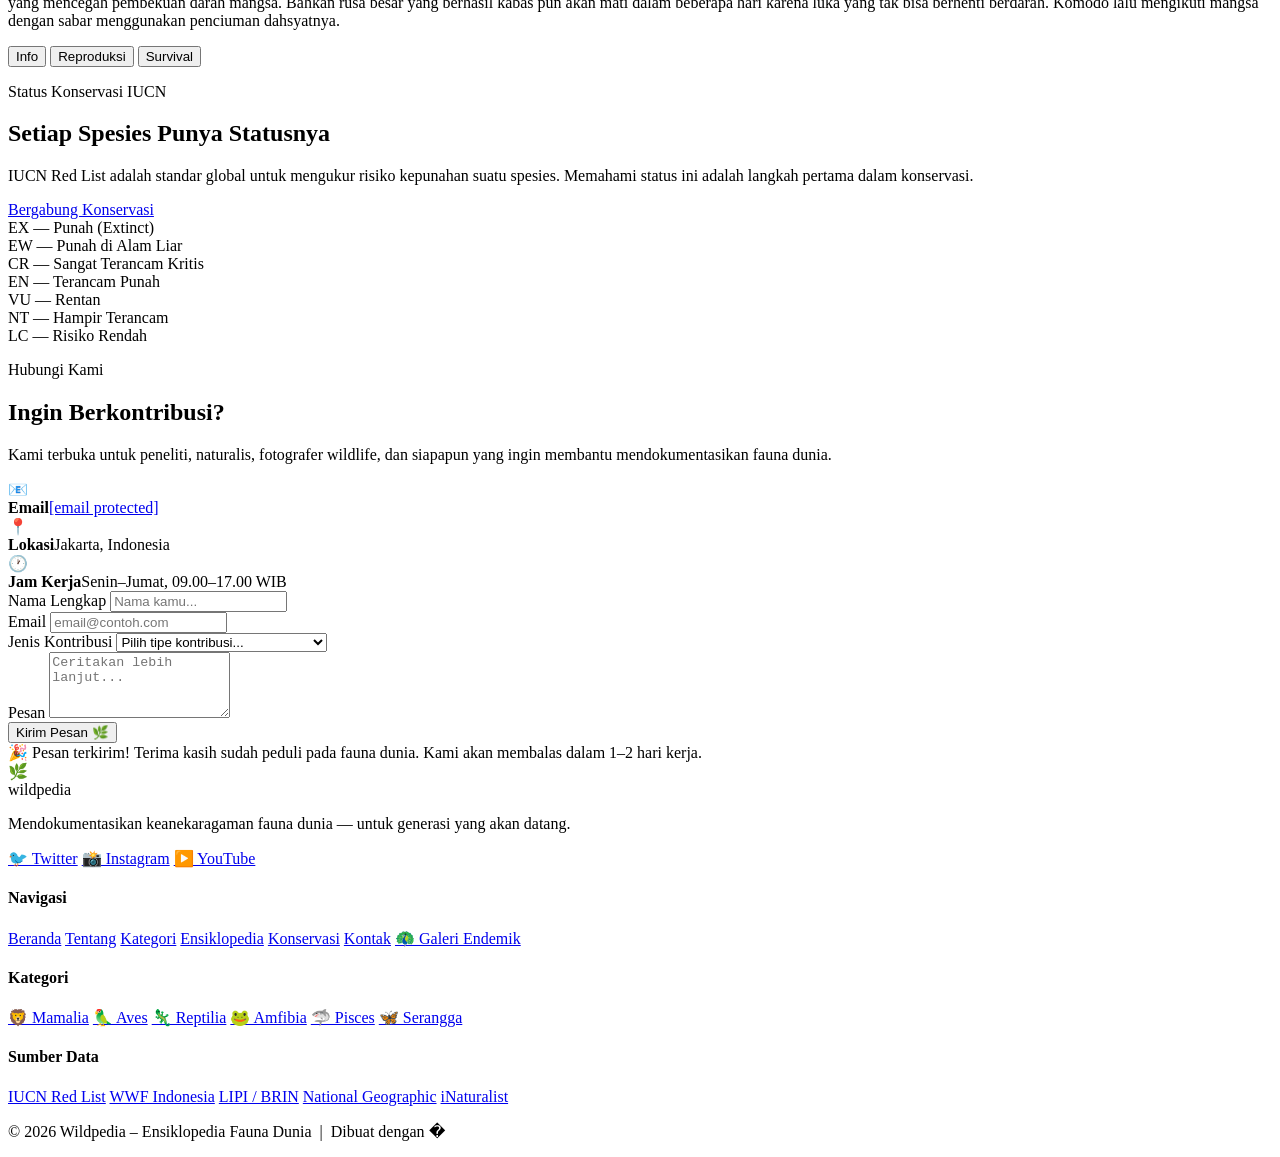
==== commit 3bdfc14d: "Add files via upload" ====
--- a/index.html
+++ b/index.html
@@ -25,6 +25,7 @@
         <a href="#fauna">Ensiklopedia</a>
         <a href="#konservasi">Konservasi</a>
         <a href="#kontak">Kontak</a>
+        <a href="portfolio.html" class="nav-galeri">🦚 Galeri Endemik</a>
       </nav>
       <button class="hamburger" id="hamburgerBtn" aria-label="Buka Menu">
         <span></span><span></span><span></span>
@@ -559,7 +560,7 @@
             <div class="contact-cards">
               <div class="cc-item">
                 <span>📧</span>
-                <div><strong>Email</strong><span>hello@wildpedia.id</span></div>
+                <div><strong>Email</strong><span><a href="/cdn-cgi/l/email-protection" class="__cf_email__" data-cfemail="3d55585151527d4a5451594d5859545c135459">[email&#160;protected]</a></span></div>
               </div>
               <div class="cc-item">
                 <span>📍</span>
@@ -634,6 +635,7 @@
           <a href="#fauna">Ensiklopedia</a>
           <a href="#konservasi">Konservasi</a>
           <a href="#kontak">Kontak</a>
+          <a href="portfolio.html">🦚 Galeri Endemik</a>
         </nav>
         <div class="ft-col">
           <h4>Kategori</h4>
@@ -654,11 +656,4 @@
         </div>
       </div>
       <div class="footer-bottom">
-        <p>© 2026 Wildpedia – Ensiklopedia Fauna Dunia &nbsp;|&nbsp; Dibuat dengan ❤️ untuk kelestarian alam</p>
-      </div>
-    </div>
-  </footer>
-
-  <script src="script.js"></script>
-</body>
-</html>
+        <p>© 2026 Wildpedia – Ensiklopedia Fauna Dunia &nbsp;|&nbsp; Dibuat dengan �
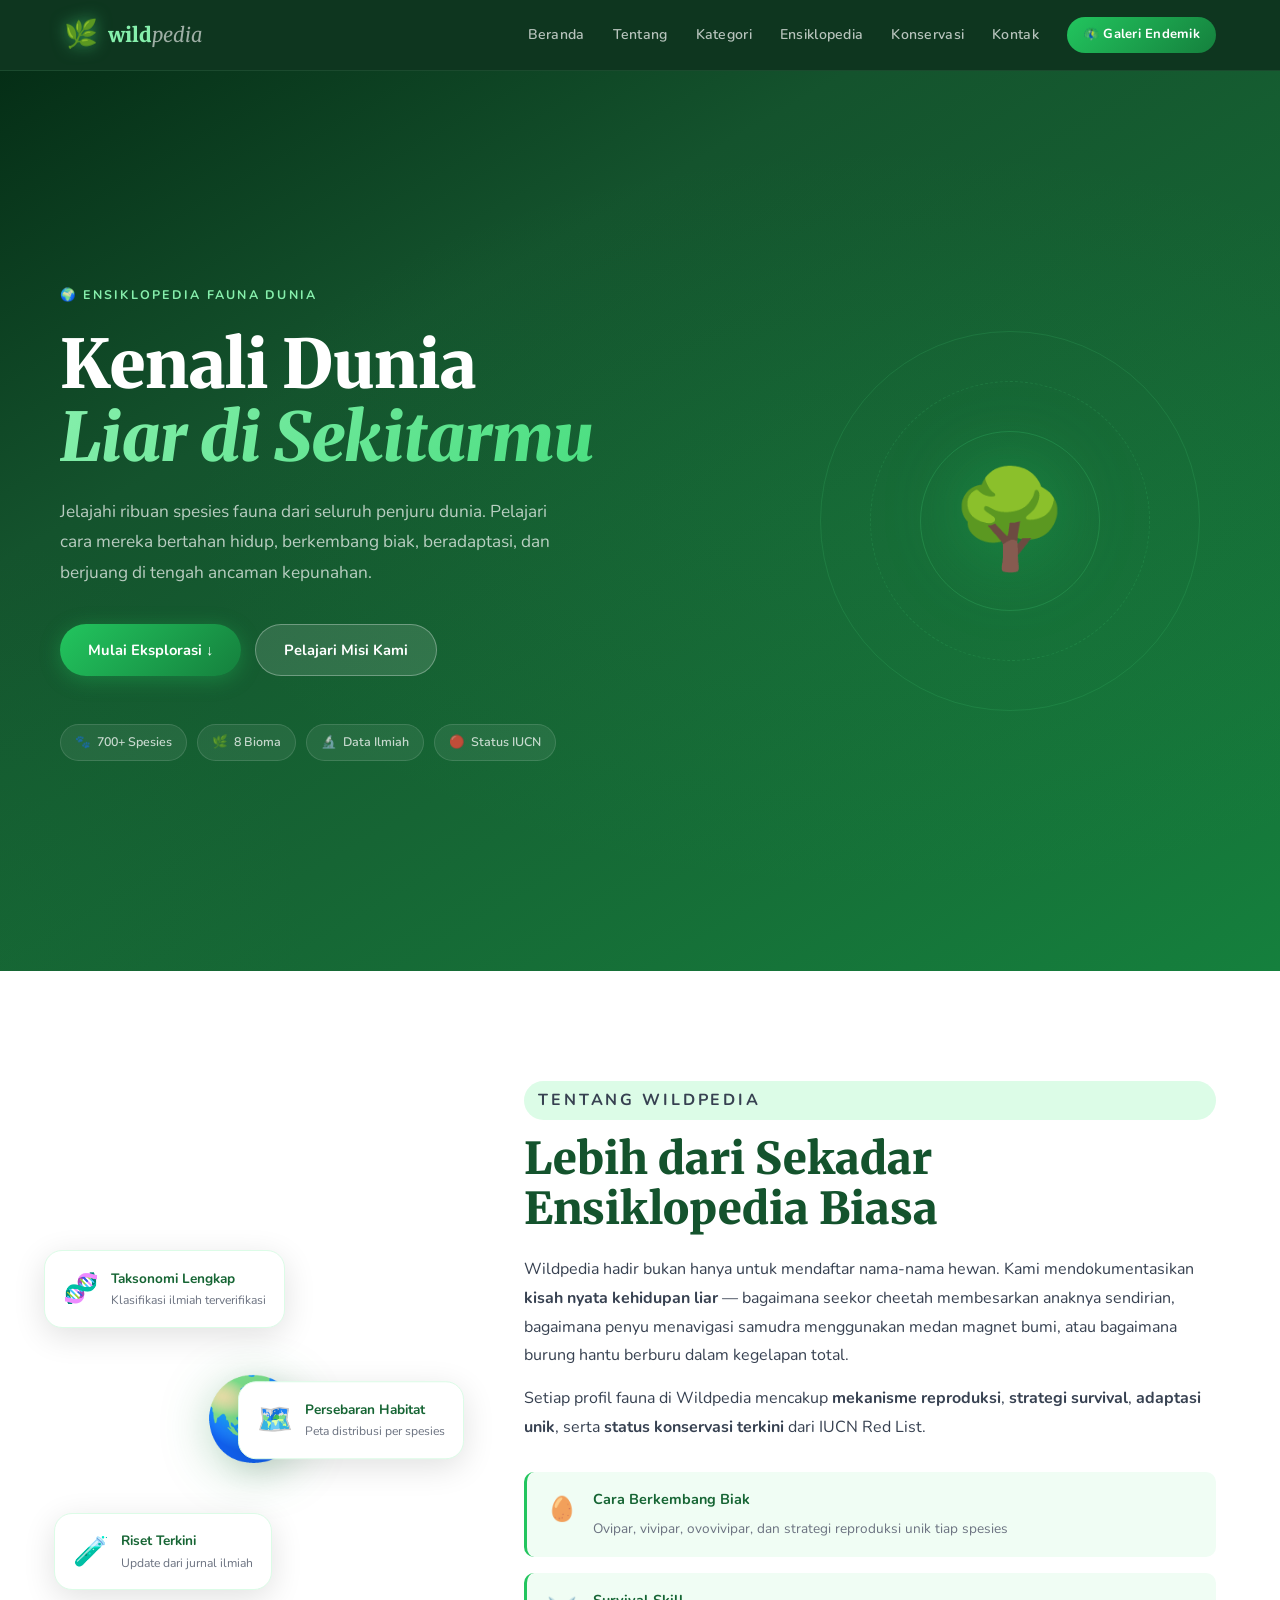
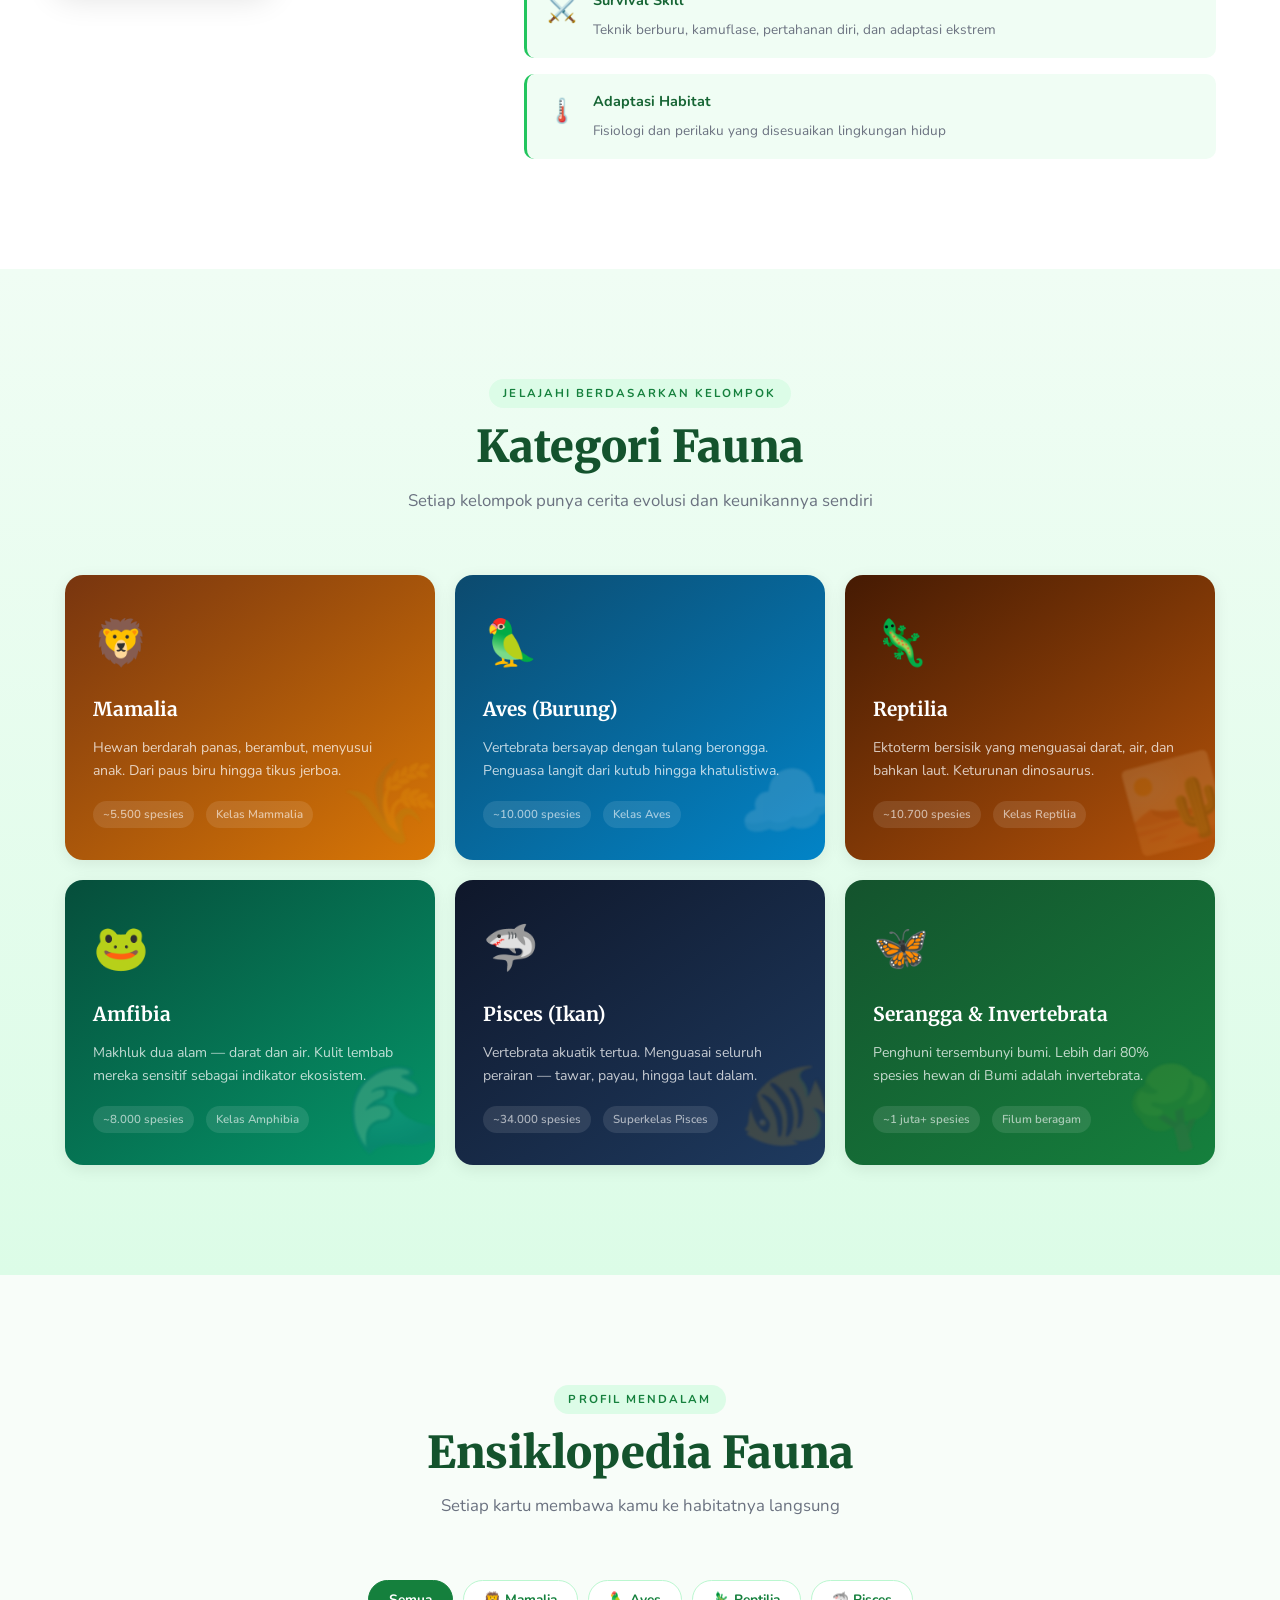
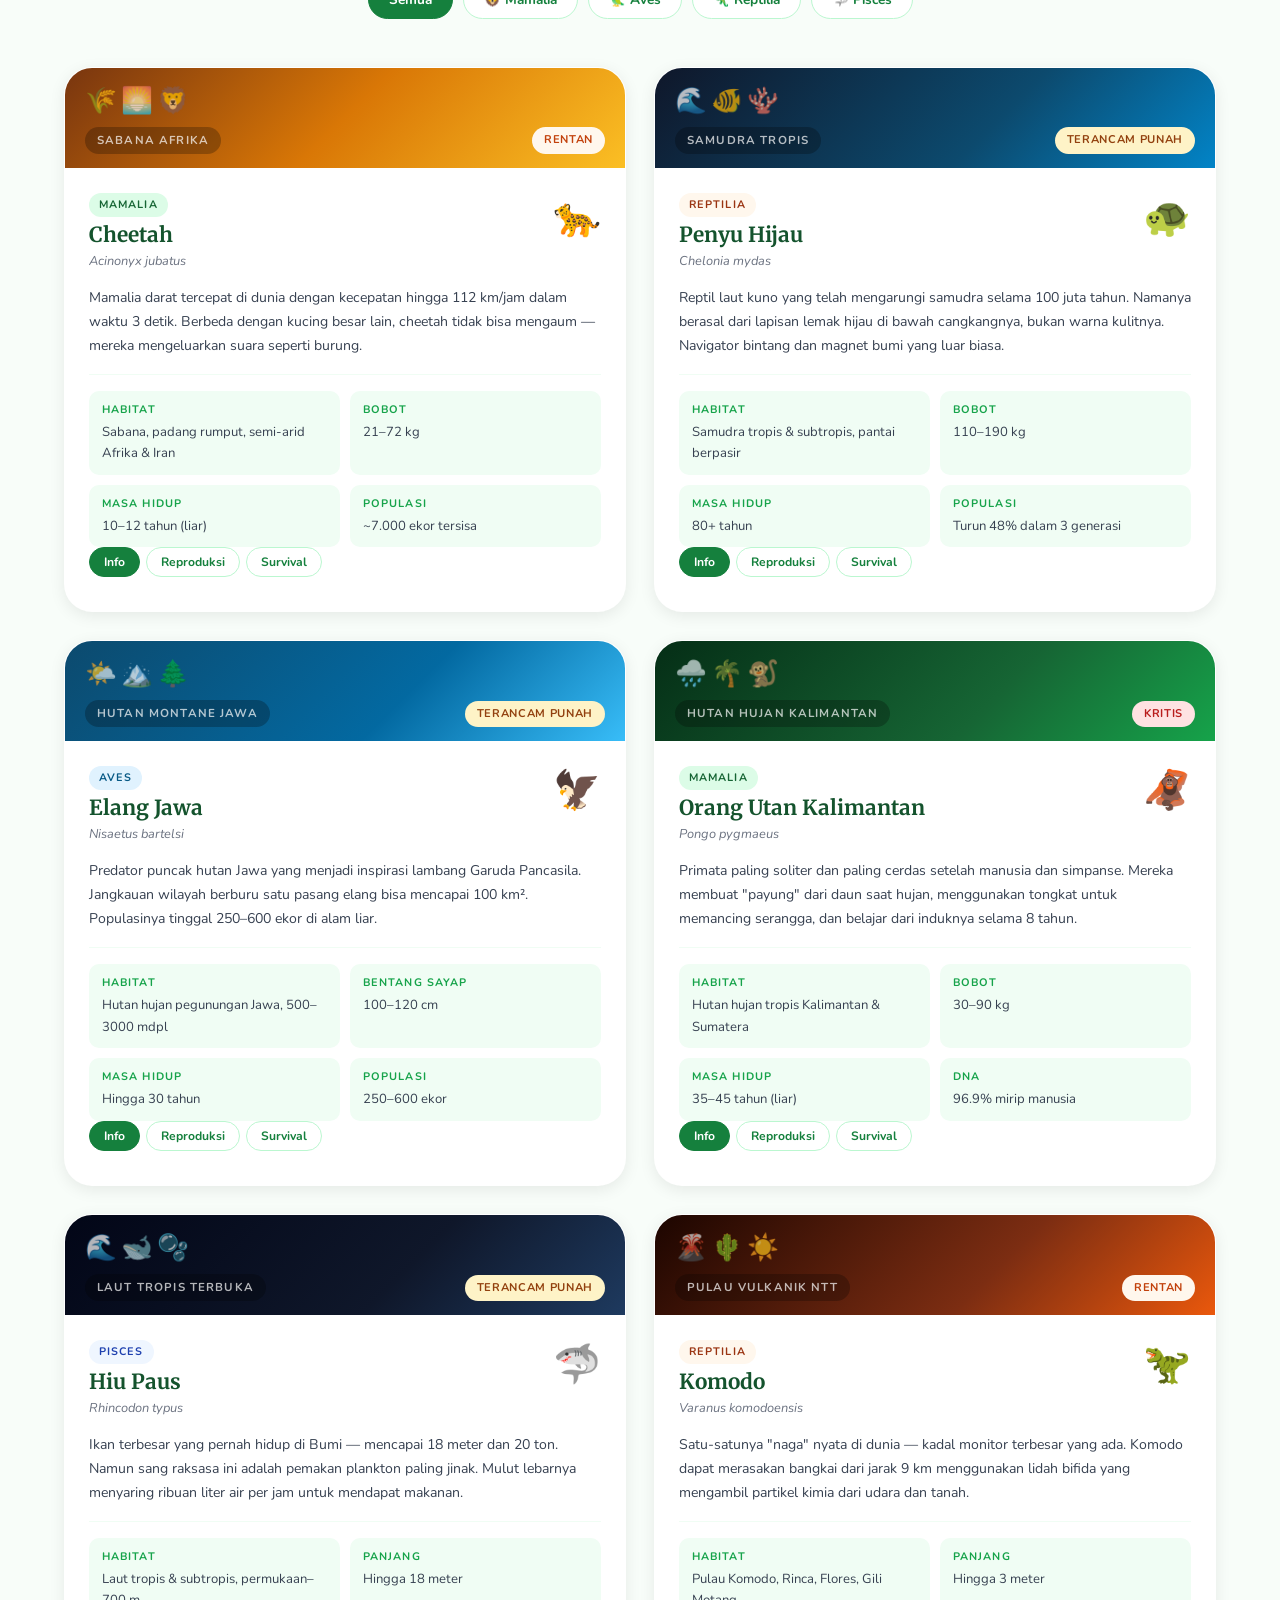
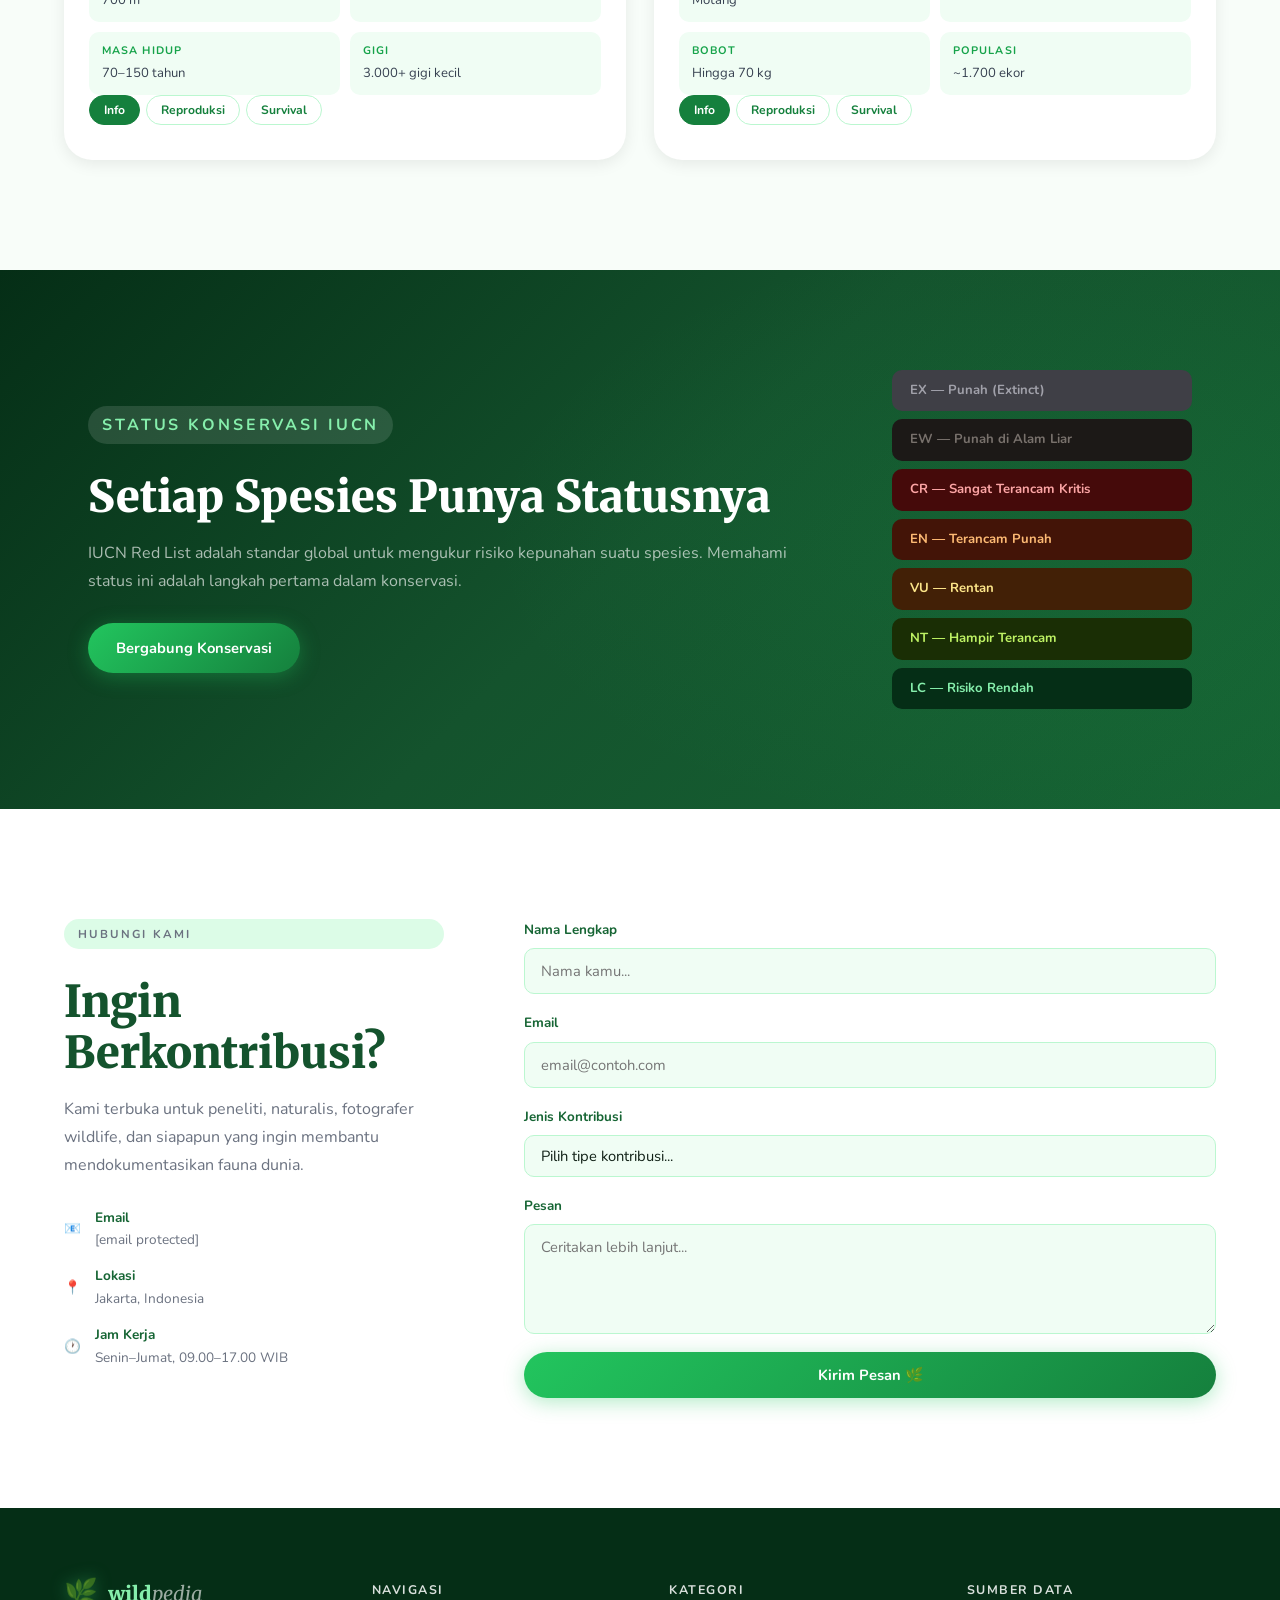
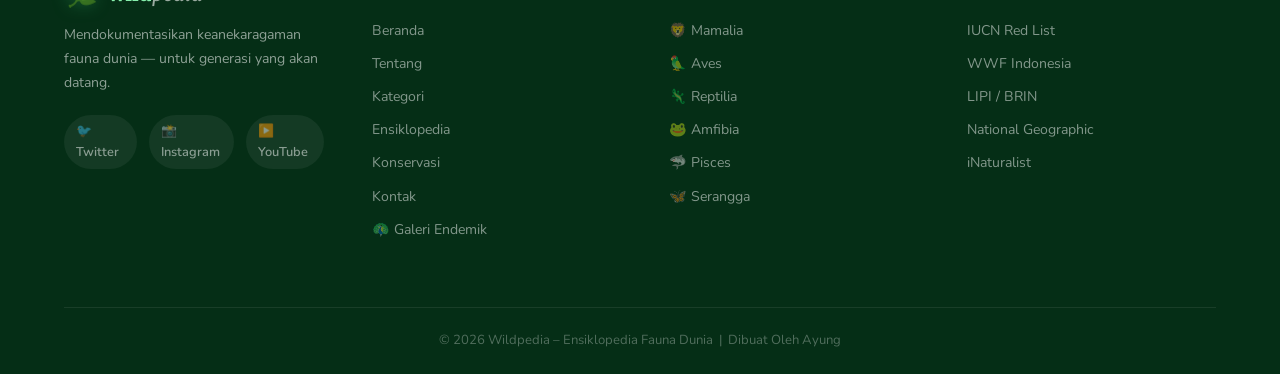
==== commit a853e4f4: "Update footer text to include creator's name" ====
--- a/index.html
+++ b/index.html
@@ -656,4 +656,4 @@
         </div>
       </div>
       <div class="footer-bottom">
-        <p>© 2026 Wildpedia – Ensiklopedia Fauna Dunia &nbsp;|&nbsp; Dibuat dengan �+        <p>© 2026 Wildpedia – Ensiklopedia Fauna Dunia &nbsp;|&nbsp; Dibuat Oleh Ayung
--- a/style.css
+++ b/style.css
@@ -0,0 +1,1457 @@
+/* =============================================
+   WILDPEDIA – style.css
+   Tema: Hijau Muda → Hijau Tua Gradient
+   Konten: Ensiklopedia Fauna Dunia
+   ============================================= */
+
+/* ===== CSS VARIABLES ===== */
+:root {
+  /* Palet Hijau Utama */
+  --g50:  #f0fdf4;
+  --g100: #dcfce7;
+  --g200: #bbf7d0;
+  --g300: #86efac;
+  --g400: #4ade80;
+  --g500: #22c55e;
+  --g600: #16a34a;
+  --g700: #15803d;
+  --g800: #166534;
+  --g900: #14532d;
+  --g950: #052e16;
+
+  /* Warna Pendukung */
+  --amber:   #f59e0b;
+  --sky:     #0ea5e9;
+  --earth:   #92400e;
+  --sand:    #fef3c7;
+  --ocean:   #0c4a6e;
+  --white:   #ffffff;
+  --off:     #f8fdf9;
+  --dark:    #0f1f15;
+  --mid:     #374151;
+  --muted:   #6b7280;
+
+  /* Typography */
+  --font-display: 'Merriweather', Georgia, serif;
+  --font-body:    'Nunito', 'Segoe UI', sans-serif;
+
+  /* Spacing & Shape */
+  --r-sm:   10px;
+  --r-md:   18px;
+  --r-lg:   28px;
+  --r-xl:   40px;
+
+  /* Shadows */
+  --sh-xs: 0 1px 4px rgba(0,0,0,0.06);
+  --sh-sm: 0 4px 16px rgba(0,0,0,0.08);
+  --sh-md: 0 8px 32px rgba(0,0,0,0.12);
+  --sh-lg: 0 20px 64px rgba(0,0,0,0.18);
+
+  /* Transitions */
+  --ease: 0.3s cubic-bezier(0.4, 0, 0.2, 1);
+}
+
+/* ===== RESET ===== */
+*, *::before, *::after { box-sizing: border-box; margin: 0; padding: 0; }
+html { scroll-behavior: smooth; font-size: 16px; }
+body {
+  font-family: var(--font-body);
+  color: var(--dark);
+  background: var(--off);
+  line-height: 1.65;
+  overflow-x: hidden;
+}
+img { max-width: 100%; height: auto; display: block; }
+ul { list-style: none; }
+a { text-decoration: none; color: inherit; transition: var(--ease); }
+
+/* ===== LAYOUT ===== */
+.container { max-width: 1200px; margin: 0 auto; padding: 0 24px; }
+
+.section-head {
+  text-align: center;
+  margin-bottom: 60px;
+}
+
+.section-sub {
+  font-size: 1.05rem;
+  color: var(--muted);
+  max-width: 500px;
+  margin: 12px auto 0;
+}
+
+.tag-label {
+  display: inline-block;
+  font-size: 0.72rem;
+  font-weight: 700;
+  letter-spacing: 0.18em;
+  text-transform: uppercase;
+  color: var(--g700);
+  background: var(--g100);
+  padding: 5px 14px;
+  border-radius: 50px;
+  margin-bottom: 14px;
+}
+
+.tag-label.light {
+  color: var(--g300);
+  background: rgba(255,255,255,0.12);
+}
+
+.heading-2 {
+  font-family: var(--font-display);
+  font-size: clamp(1.9rem, 4vw, 2.75rem);
+  font-weight: 900;
+  color: var(--g900);
+  line-height: 1.15;
+  margin-bottom: 14px;
+}
+
+.heading-2.light { color: var(--white); }
+
+/* ===== BUTTONS ===== */
+.btn {
+  display: inline-flex;
+  align-items: center;
+  gap: 8px;
+  padding: 13px 28px;
+  border-radius: 50px;
+  font-size: 0.92rem;
+  font-weight: 700;
+  cursor: pointer;
+  border: none;
+  transition: var(--ease);
+  font-family: var(--font-body);
+}
+
+.btn-glow {
+  background: linear-gradient(135deg, var(--g500), var(--g700));
+  color: var(--white);
+  box-shadow: 0 4px 20px rgba(34, 197, 94, 0.35);
+}
+
+.btn-glow:hover {
+  transform: translateY(-3px);
+  box-shadow: 0 10px 36px rgba(34, 197, 94, 0.5);
+  background: linear-gradient(135deg, var(--g400), var(--g600));
+}
+
+.btn-ghost {
+  background: rgba(255,255,255,0.12);
+  color: var(--white);
+  border: 1.5px solid rgba(255,255,255,0.3);
+  backdrop-filter: blur(8px);
+}
+
+.btn-ghost:hover {
+  background: rgba(255,255,255,0.22);
+  transform: translateY(-2px);
+}
+
+.btn-full { width: 100%; justify-content: center; }
+
+/* ===== HEADER ===== */
+.site-header {
+  position: sticky;
+  top: 0;
+  z-index: 999;
+  background: rgba(5, 46, 22, 0.96);
+  backdrop-filter: blur(16px);
+  -webkit-backdrop-filter: blur(16px);
+  border-bottom: 1px solid rgba(134, 239, 172, 0.1);
+  transition: var(--ease);
+}
+
+.header-inner {
+  max-width: 1200px;
+  margin: 0 auto;
+  padding: 0 24px;
+  height: 70px;
+  display: flex;
+  align-items: center;
+  justify-content: space-between;
+}
+
+.logo {
+  display: flex;
+  align-items: center;
+  gap: 10px;
+}
+
+.logo-mark {
+  font-size: 1.7rem;
+  line-height: 1;
+  filter: drop-shadow(0 0 8px rgba(74, 222, 128, 0.6));
+}
+
+.logo-words { font-family: var(--font-display); font-size: 1.25rem; line-height: 1; }
+.logo-wild   { color: var(--g300); font-weight: 900; }
+.logo-pedia  { color: rgba(255,255,255,0.6); font-weight: 400; font-style: italic; }
+
+.main-nav {
+  display: flex;
+  align-items: center;
+  gap: 28px;
+}
+
+.main-nav a {
+  color: rgba(255,255,255,0.7);
+  font-size: 0.88rem;
+  font-weight: 600;
+  letter-spacing: 0.02em;
+  padding: 6px 0;
+  position: relative;
+}
+
+.main-nav a::after {
+  content: '';
+  position: absolute;
+  bottom: -2px;
+  left: 0; width: 0;
+  height: 2px;
+  background: var(--g400);
+  transition: width 0.28s ease;
+  border-radius: 2px;
+}
+
+.main-nav a:hover { color: var(--white); }
+.main-nav a:hover::after { width: 100%; }
+
+.hamburger {
+  display: none;
+  flex-direction: column;
+  gap: 5px;
+  background: none;
+  border: none;
+  cursor: pointer;
+  padding: 8px;
+}
+
+.hamburger span {
+  display: block;
+  width: 22px; height: 2px;
+  background: rgba(255,255,255,0.8);
+  border-radius: 2px;
+  transition: var(--ease);
+}
+
+/* ===== HERO ===== */
+.hero {
+  position: relative;
+  min-height: 100vh;
+  display: flex;
+  align-items: center;
+  background: linear-gradient(150deg, var(--g950) 0%, var(--g900) 30%, var(--g800) 60%, var(--g700) 100%);
+  overflow: hidden;
+}
+
+.hero-overlay {
+  position: absolute;
+  inset: 0;
+  background:
+    radial-gradient(ellipse 80% 60% at 70% 50%, rgba(34,197,94,0.08) 0%, transparent 70%),
+    radial-gradient(ellipse 40% 80% at 0% 100%, rgba(21,128,61,0.15) 0%, transparent 60%);
+  pointer-events: none;
+}
+
+.hero-particles {
+  position: absolute;
+  inset: 0;
+  pointer-events: none;
+}
+
+.hero-particle {
+  position: absolute;
+  border-radius: 50%;
+  background: rgba(74, 222, 128, 0.15);
+  animation: floatPar linear infinite;
+}
+
+@keyframes floatPar {
+  0%   { transform: translateY(100vh) scale(0); opacity: 0; }
+  10%  { opacity: 1; }
+  90%  { opacity: 0.4; }
+  100% { transform: translateY(-20vh) scale(1.2); opacity: 0; }
+}
+
+.hero-content {
+  position: relative;
+  z-index: 2;
+  flex: 1;
+  max-width: 620px;
+  padding: 100px 24px 100px 60px;
+  animation: slideUp 0.9s ease both;
+}
+
+.hero-eyebrow {
+  display: inline-block;
+  font-size: 0.78rem;
+  font-weight: 700;
+  letter-spacing: 0.18em;
+  text-transform: uppercase;
+  color: var(--g300);
+  margin-bottom: 22px;
+}
+
+.hero-title {
+  font-family: var(--font-display);
+  font-size: clamp(2.6rem, 5.5vw, 4.2rem);
+  font-weight: 900;
+  color: var(--white);
+  line-height: 1.08;
+  margin-bottom: 24px;
+}
+
+.hero-title em {
+  font-style: italic;
+  background: linear-gradient(135deg, var(--g300), var(--g400));
+  -webkit-background-clip: text;
+  -webkit-text-fill-color: transparent;
+  background-clip: text;
+}
+
+.hero-lead {
+  font-size: 1.08rem;
+  color: rgba(255,255,255,0.7);
+  line-height: 1.75;
+  margin-bottom: 36px;
+  max-width: 500px;
+}
+
+.hero-actions {
+  display: flex;
+  gap: 14px;
+  flex-wrap: wrap;
+  margin-bottom: 48px;
+}
+
+.hero-badges {
+  display: flex;
+  gap: 10px;
+  flex-wrap: wrap;
+}
+
+.badge {
+  display: inline-flex;
+  align-items: center;
+  gap: 6px;
+  background: rgba(255,255,255,0.07);
+  border: 1px solid rgba(255,255,255,0.12);
+  color: rgba(255,255,255,0.75);
+  font-size: 0.78rem;
+  font-weight: 600;
+  padding: 7px 14px;
+  border-radius: 50px;
+  backdrop-filter: blur(6px);
+}
+
+.hero-visual {
+  position: absolute;
+  right: 80px;
+  top: 50%;
+  transform: translateY(-50%);
+  width: 380px; height: 380px;
+  display: flex;
+  align-items: center;
+  justify-content: center;
+  pointer-events: none;
+}
+
+.hero-ring {
+  position: absolute;
+  border: 1px solid rgba(74, 222, 128, 0.15);
+  border-radius: 50%;
+  animation: spin linear infinite;
+}
+
+.ring-1 { width: 380px; height: 380px; animation-duration: 40s; }
+.ring-2 { width: 280px; height: 280px; animation-duration: 28s; animation-direction: reverse; border-style: dashed; }
+.ring-3 { width: 180px; height: 180px; animation-duration: 18s; border-color: rgba(74,222,128,0.2); }
+
+@keyframes spin {
+  from { transform: rotate(0deg); }
+  to   { transform: rotate(360deg); }
+}
+
+.hero-animal-icon {
+  position: relative;
+  z-index: 2;
+  font-size: 6rem;
+  filter: drop-shadow(0 0 40px rgba(34,197,94,0.4));
+  animation: pulse 4s ease-in-out infinite;
+}
+
+@keyframes pulse {
+  0%, 100% { transform: scale(1); }
+  50%       { transform: scale(1.08); }
+}
+
+/* ===== ABOUT ===== */
+.about {
+  padding: 110px 0;
+  background: var(--white);
+}
+
+.about-layout {
+  display: flex;
+  gap: 80px;
+  align-items: center;
+}
+
+.about-visual {
+  flex: 0 0 380px;
+}
+
+.about-card-stack {
+  position: relative;
+  height: 380px;
+  display: flex;
+  align-items: center;
+  justify-content: center;
+}
+
+.about-center-icon {
+  position: relative;
+  z-index: 2;
+  font-size: 5rem;
+  filter: drop-shadow(0 8px 24px rgba(21,128,61,0.3));
+  animation: pulse 5s ease-in-out infinite;
+}
+
+.about-mini-card {
+  position: absolute;
+  display: flex;
+  align-items: center;
+  gap: 12px;
+  background: var(--white);
+  border: 1.5px solid var(--g100);
+  padding: 14px 18px;
+  border-radius: var(--r-md);
+  box-shadow: var(--sh-md);
+  min-width: 200px;
+  z-index: 3;
+}
+
+.amc-1 { top: 20px;  left: -20px; animation: floatCard 6s ease-in-out infinite; }
+.amc-2 { top: 50%;   right: -20px; transform: translateY(-50%); animation: floatCard 7s 1s ease-in-out infinite; }
+.amc-3 { bottom: 20px; left: -10px; animation: floatCard 8s 2s ease-in-out infinite; }
+
+@keyframes floatCard {
+  0%, 100% { transform: translateY(0); }
+  50%       { transform: translateY(-10px); }
+}
+
+.amc-2 { 
+  animation: floatCard2 7s 1s ease-in-out infinite; 
+}
+@keyframes floatCard2 {
+  0%, 100% { transform: translateY(-50%); }
+  50%       { transform: translateY(calc(-50% - 10px)); }
+}
+
+.amc-icon { font-size: 1.8rem; }
+
+.about-mini-card strong {
+  display: block;
+  font-size: 0.85rem;
+  color: var(--g800);
+  font-weight: 700;
+}
+
+.about-mini-card p {
+  font-size: 0.76rem;
+  color: var(--muted);
+  margin: 0;
+}
+
+.about-text { flex: 1; }
+.about-text .tag-label { display: block; text-align: left; }
+.about-text .heading-2 { text-align: left; margin-bottom: 20px; }
+.about-text > p { color: var(--mid); font-size: 1rem; line-height: 1.8; margin-bottom: 14px; }
+
+.about-features {
+  margin-top: 30px;
+  display: flex;
+  flex-direction: column;
+  gap: 16px;
+}
+
+.af-item {
+  display: flex;
+  align-items: flex-start;
+  gap: 16px;
+  padding: 16px 20px;
+  background: var(--g50);
+  border-radius: var(--r-sm);
+  border-left: 3px solid var(--g500);
+}
+
+.af-icon { font-size: 1.5rem; flex-shrink: 0; margin-top: 2px; }
+.af-item strong { display: block; font-size: 0.9rem; font-weight: 700; color: var(--g800); margin-bottom: 3px; }
+.af-item span { font-size: 0.85rem; color: var(--muted); }
+
+/* ===== CATEGORIES ===== */
+.categories {
+  padding: 110px 0;
+  background: linear-gradient(180deg, var(--g50) 0%, var(--g100) 100%);
+}
+
+.cat-grid {
+  display: flex;
+  flex-wrap: wrap;
+  gap: 20px;
+  justify-content: center;
+}
+
+.cat-card {
+  position: relative;
+  overflow: hidden;
+  border-radius: var(--r-md);
+  flex: 0 0 calc(33.33% - 14px);
+  min-width: 240px;
+  cursor: pointer;
+  transition: var(--ease);
+  box-shadow: var(--sh-sm);
+}
+
+.cat-card:hover {
+  transform: translateY(-8px) scale(1.02);
+  box-shadow: var(--sh-lg);
+}
+
+/* Biome themes for category cards */
+.biome-savanna { background: linear-gradient(145deg, #78350f, #d97706); }
+.biome-sky     { background: linear-gradient(145deg, #0c4a6e, #0284c7); }
+.biome-desert  { background: linear-gradient(145deg, #451a03, #b45309); }
+.biome-wetland { background: linear-gradient(145deg, #064e3b, #059669); }
+.biome-ocean   { background: linear-gradient(145deg, #0f172a, #1e3a5f); }
+.biome-forest  { background: linear-gradient(145deg, var(--g900), var(--g700)); }
+
+.cat-bg-art {
+  position: absolute;
+  bottom: -10px;
+  right: -10px;
+  font-size: 5rem;
+  opacity: 0.15;
+  pointer-events: none;
+  transform: rotate(-15deg);
+  filter: blur(1px);
+}
+
+.cat-body {
+  position: relative;
+  z-index: 1;
+  padding: 32px 28px;
+  color: var(--white);
+}
+
+.cat-emoji { font-size: 2.8rem; margin-bottom: 14px; }
+
+.cat-body h3 {
+  font-family: var(--font-display);
+  font-size: 1.2rem;
+  font-weight: 700;
+  color: var(--white);
+  margin-bottom: 10px;
+}
+
+.cat-body > p {
+  font-size: 0.88rem;
+  color: rgba(255,255,255,0.75);
+  line-height: 1.65;
+  margin-bottom: 18px;
+}
+
+.cat-stats {
+  display: flex;
+  gap: 12px;
+  flex-wrap: wrap;
+}
+
+.cat-stats span {
+  font-size: 0.72rem;
+  font-weight: 600;
+  color: rgba(255,255,255,0.6);
+  background: rgba(255,255,255,0.1);
+  padding: 4px 10px;
+  border-radius: 50px;
+}
+
+/* ===== ENCYCLOPEDIA ===== */
+.encyclopedia {
+  padding: 110px 0;
+  background: var(--off);
+}
+
+/* Filter Tabs */
+.filter-tabs {
+  display: flex;
+  justify-content: center;
+  gap: 10px;
+  flex-wrap: wrap;
+  margin-bottom: 48px;
+}
+
+.ftab {
+  padding: 9px 20px;
+  border-radius: 50px;
+  border: 1.5px solid var(--g200);
+  background: var(--white);
+  color: var(--g700);
+  font-family: var(--font-body);
+  font-size: 0.85rem;
+  font-weight: 700;
+  cursor: pointer;
+  transition: var(--ease);
+}
+
+.ftab:hover, .ftab.active {
+  background: var(--g700);
+  color: var(--white);
+  border-color: var(--g700);
+}
+
+/* Fauna Grid */
+.fauna-grid {
+  display: flex;
+  flex-wrap: wrap;
+  gap: 28px;
+  justify-content: center;
+}
+
+.fauna-card {
+  background: var(--white);
+  border-radius: var(--r-lg);
+  overflow: hidden;
+  flex: 0 0 calc(50% - 14px);
+  min-width: 340px;
+  box-shadow: var(--sh-sm);
+  transition: var(--ease);
+  border: 1.5px solid transparent;
+}
+
+.fauna-card:hover {
+  transform: translateY(-6px);
+  box-shadow: var(--sh-lg);
+}
+
+/* Habitat Themes */
+.theme-savanna .fc-habitat { background: linear-gradient(135deg, #78350f 0%, #d97706 50%, #fbbf24 100%); }
+.theme-ocean   .fc-habitat { background: linear-gradient(135deg, #0f172a 0%, #0c4a6e 60%, #0284c7 100%); }
+.theme-sky     .fc-habitat { background: linear-gradient(135deg, #0c4a6e 0%, #0369a1 60%, #38bdf8 100%); }
+.theme-rainforest .fc-habitat { background: linear-gradient(135deg, #052e16 0%, #166534 60%, #16a34a 100%); }
+.theme-deep    .fc-habitat { background: linear-gradient(135deg, #020617 0%, #0f172a 60%, #1e3a5f 100%); }
+.theme-arid    .fc-habitat { background: linear-gradient(135deg, #1c0500 0%, #7c2d12 60%, #ea580c 100%); }
+
+.theme-savanna:hover { border-color: #fbbf24; }
+.theme-ocean:hover   { border-color: #0284c7; }
+.theme-sky:hover     { border-color: #38bdf8; }
+.theme-rainforest:hover { border-color: var(--g400); }
+.theme-deep:hover    { border-color: #1e3a5f; }
+.theme-arid:hover    { border-color: #ea580c; }
+
+.fc-habitat {
+  position: relative;
+  height: 100px;
+  display: flex;
+  align-items: flex-end;
+  padding: 0 20px 14px;
+}
+
+.fc-habitat-art {
+  position: absolute;
+  top: 12px;
+  left: 20px;
+  font-size: 1.6rem;
+  letter-spacing: 4px;
+  opacity: 0.7;
+}
+
+.fc-biome {
+  font-size: 0.72rem;
+  font-weight: 700;
+  letter-spacing: 0.1em;
+  text-transform: uppercase;
+  color: rgba(255,255,255,0.7);
+  background: rgba(0,0,0,0.25);
+  padding: 4px 12px;
+  border-radius: 50px;
+}
+
+.fc-status {
+  margin-left: auto;
+  font-size: 0.7rem;
+  font-weight: 700;
+  text-transform: uppercase;
+  letter-spacing: 0.06em;
+  padding: 4px 12px;
+  border-radius: 50px;
+}
+
+.fc-status.crit { background: #fee2e2; color: #b91c1c; }
+.fc-status.end  { background: #fef3c7; color: #92400e; }
+.fc-status.vuln { background: #fff7ed; color: #c2410c; }
+.fc-status.lc   { background: #dcfce7; color: #15803d; }
+
+.fc-body { padding: 22px 24px 20px; }
+
+.fc-header {
+  display: flex;
+  justify-content: space-between;
+  align-items: flex-start;
+  margin-bottom: 14px;
+}
+
+.fc-icon { font-size: 2.4rem; margin-top: -4px; }
+
+.fc-group-tag {
+  display: inline-block;
+  font-size: 0.68rem;
+  font-weight: 700;
+  letter-spacing: 0.1em;
+  text-transform: uppercase;
+  padding: 3px 10px;
+  border-radius: 50px;
+  margin-bottom: 6px;
+}
+
+.fc-group-tag.mamalia   { background: var(--g100); color: var(--g800); }
+.fc-group-tag.aves      { background: #e0f2fe;    color: #075985; }
+.fc-group-tag.reptilia  { background: #fff7ed;    color: #9a3412; }
+.fc-group-tag.pisces    { background: #eff6ff;    color: #1e40af; }
+
+.fc-name {
+  font-family: var(--font-display);
+  font-size: 1.3rem;
+  font-weight: 700;
+  color: var(--g900);
+  margin: 0 0 3px;
+  line-height: 1.2;
+}
+
+.fc-latin {
+  display: block;
+  font-size: 0.8rem;
+  color: var(--muted);
+  margin-bottom: 0;
+}
+
+.fc-desc {
+  font-size: 0.88rem;
+  color: var(--mid);
+  line-height: 1.7;
+  margin-bottom: 16px;
+  padding-bottom: 16px;
+  border-bottom: 1px solid var(--g50);
+}
+
+/* Inner Tab System */
+.fc-tab-buttons {
+  display: flex;
+  gap: 6px;
+  margin-bottom: 14px;
+}
+
+.ftb {
+  padding: 6px 14px;
+  border-radius: 50px;
+  border: 1.5px solid var(--g200);
+  background: transparent;
+  color: var(--g700);
+  font-size: 0.76rem;
+  font-weight: 700;
+  cursor: pointer;
+  font-family: var(--font-body);
+  transition: var(--ease);
+}
+
+.ftb:hover, .ftb.active {
+  background: var(--g700);
+  color: var(--white);
+  border-color: var(--g700);
+}
+
+.fc-tabs { min-height: 100px; }
+
+.fc-tab-content { display: none; }
+.fc-tab-content.active { display: block; animation: fadeTab 0.25s ease; }
+
+@keyframes fadeTab {
+  from { opacity: 0; transform: translateY(6px); }
+  to   { opacity: 1; transform: translateY(0); }
+}
+
+.fc-fact-row {
+  display: grid;
+  grid-template-columns: 1fr 1fr;
+  gap: 10px;
+}
+
+.fc-fact {
+  display: flex;
+  flex-direction: column;
+  gap: 3px;
+  background: var(--g50);
+  padding: 10px 13px;
+  border-radius: var(--r-sm);
+}
+
+.ff-label {
+  font-size: 0.68rem;
+  font-weight: 700;
+  text-transform: uppercase;
+  letter-spacing: 0.1em;
+  color: var(--g600);
+}
+
+.fc-fact > span:last-child {
+  font-size: 0.82rem;
+  color: var(--mid);
+}
+
+.fc-detail-block {
+  background: var(--g50);
+  border-left: 3px solid var(--g400);
+  border-radius: 0 var(--r-sm) var(--r-sm) 0;
+  padding: 14px 16px;
+}
+
+.fc-detail-block p {
+  font-size: 0.85rem;
+  color: var(--mid);
+  line-height: 1.75;
+}
+
+/* ===== CONSERVATION BANNER ===== */
+.conservation {
+  padding: 100px 0;
+  background: linear-gradient(135deg, var(--g950) 0%, var(--g900) 50%, var(--g800) 100%);
+  position: relative;
+  overflow: hidden;
+}
+
+.conservation::before {
+  content: '';
+  position: absolute;
+  inset: 0;
+  background: radial-gradient(ellipse 60% 80% at 80% 50%, rgba(34,197,94,0.08) 0%, transparent 70%);
+}
+
+.cons-inner {
+  position: relative;
+  display: flex;
+  gap: 80px;
+  align-items: center;
+  max-width: 1200px;
+  margin: 0 auto;
+  padding: 0 24px;
+}
+
+.cons-text { flex: 1; }
+.cons-text .heading-2 { margin-bottom: 16px; }
+.cons-text > p {
+  color: rgba(255,255,255,0.65);
+  font-size: 1rem;
+  line-height: 1.75;
+  margin-bottom: 28px;
+}
+
+.cons-legend {
+  flex: 0 0 300px;
+  display: flex;
+  flex-direction: column;
+  gap: 8px;
+}
+
+.cl-item {
+  padding: 10px 18px;
+  border-radius: var(--r-sm);
+  font-size: 0.82rem;
+  font-weight: 700;
+}
+
+.cl-ex  { background: #3f3f46; color: #a1a1aa; }
+.cl-ew  { background: #1c1917; color: #78716c; }
+.cl-cr  { background: #450a0a; color: #fca5a5; }
+.cl-en  { background: #431407; color: #fdba74; }
+.cl-vu  { background: #422006; color: #fde68a; }
+.cl-nt  { background: #1a2e05; color: #bef264; }
+.cl-lc  { background: #052e16; color: #86efac; }
+
+/* ===== CONTACT ===== */
+.contact {
+  padding: 110px 0;
+  background: var(--white);
+}
+
+.contact-layout {
+  display: flex;
+  gap: 80px;
+  align-items: flex-start;
+}
+
+.contact-left { flex: 0 0 380px; }
+.contact-left .tag-label { display: block; text-align: left; }
+.contact-left .heading-2 { text-align: left; margin-bottom: 16px; }
+.contact-left > p { color: var(--muted); line-height: 1.75; margin-bottom: 28px; }
+
+.contact-cards { display: flex; flex-direction: column; gap: 14px; }
+
+.cc-item {
+  display: flex;
+  align-items: center;
+  gap: 14px;
+  font-size: 1.5rem;
+}
+
+.cc-item div { display: flex; flex-direction: column; }
+.cc-item strong { font-size: 0.85rem; font-weight: 700; color: var(--g800); }
+.cc-item span { font-size: 0.85rem; color: var(--muted); }
+
+.contact-right { flex: 1; }
+
+.wild-form { display: flex; flex-direction: column; gap: 18px; }
+
+.fg { display: flex; flex-direction: column; gap: 7px; }
+
+.fg label {
+  font-size: 0.84rem;
+  font-weight: 700;
+  color: var(--g800);
+}
+
+.fg input, .fg textarea, .fg select {
+  width: 100%;
+  padding: 12px 16px;
+  border: 1.5px solid var(--g200);
+  border-radius: var(--r-sm);
+  font-family: var(--font-body);
+  font-size: 0.92rem;
+  color: var(--dark);
+  background: var(--g50);
+  outline: none;
+  transition: border-color 0.25s, box-shadow 0.25s, background 0.25s;
+  appearance: none;
+  -webkit-appearance: none;
+}
+
+.fg input:focus, .fg textarea:focus, .fg select:focus {
+  border-color: var(--g500);
+  background: var(--white);
+  box-shadow: 0 0 0 4px rgba(34, 197, 94, 0.12);
+}
+
+.fg textarea { resize: vertical; min-height: 110px; }
+
+.form-ok {
+  display: none;
+  margin-top: 20px;
+  padding: 20px;
+  background: var(--g50);
+  border: 1.5px solid var(--g300);
+  border-radius: var(--r-sm);
+  font-size: 0.92rem;
+  font-weight: 600;
+  color: var(--g800);
+  text-align: center;
+  line-height: 1.6;
+}
+
+/* ===== FOOTER ===== */
+.site-footer {
+  background: var(--g950);
+  padding: 72px 0 0;
+  color: rgba(255,255,255,0.55);
+}
+
+.footer-top {
+  display: flex;
+  gap: 48px;
+  flex-wrap: wrap;
+  padding-bottom: 56px;
+  border-bottom: 1px solid rgba(255,255,255,0.08);
+}
+
+.ft-brand { flex: 0 0 260px; }
+.ft-brand .logo { margin-bottom: 16px; }
+.ft-brand > p { font-size: 0.88rem; line-height: 1.7; margin-bottom: 20px; }
+
+.ft-social { display: flex; gap: 12px; }
+.ft-social a {
+  font-size: 0.8rem;
+  font-weight: 600;
+  color: rgba(255,255,255,0.5);
+  background: rgba(255,255,255,0.06);
+  padding: 6px 12px;
+  border-radius: 50px;
+}
+
+.ft-social a:hover { color: var(--g300); background: rgba(74,222,128,0.1); }
+
+.ft-nav, .ft-col { flex: 1; min-width: 140px; }
+
+.ft-nav h4, .ft-col h4 {
+  color: rgba(255,255,255,0.85);
+  font-size: 0.78rem;
+  font-weight: 700;
+  letter-spacing: 0.12em;
+  text-transform: uppercase;
+  margin-bottom: 18px;
+}
+
+.ft-nav a, .ft-col a {
+  display: block;
+  color: rgba(255,255,255,0.5);
+  font-size: 0.88rem;
+  margin-bottom: 10px;
+}
+
+.ft-nav a:hover, .ft-col a:hover { color: var(--g300); }
+
+.footer-bottom {
+  padding: 22px 0;
+  text-align: center;
+  font-size: 0.82rem;
+  color: rgba(255,255,255,0.3);
+}
+
+/* ===== ANIMATIONS ===== */
+@keyframes slideUp {
+  from { opacity: 0; transform: translateY(40px); }
+  to   { opacity: 1; transform: translateY(0); }
+}
+
+.reveal {
+  opacity: 0;
+  transform: translateY(28px);
+  transition: opacity 0.6s ease, transform 0.6s ease;
+}
+
+.reveal.visible {
+  opacity: 1;
+  transform: translateY(0);
+}
+
+/* ===== HIDDEN CARD (FILTER) ===== */
+.fauna-card.hidden {
+  display: none;
+}
+
+/* ===== RESPONSIVE ===== */
+@media (max-width: 1100px) {
+  .hero-visual { right: 40px; width: 300px; height: 300px; }
+  .ring-1 { width: 300px; height: 300px; }
+  .ring-2 { width: 220px; height: 220px; }
+  .ring-3 { width: 140px; height: 140px; }
+
+  .about-layout { gap: 48px; }
+  .about-visual { flex: 0 0 320px; }
+
+  .fauna-card { flex: 0 0 calc(50% - 14px); }
+  .cat-card   { flex: 0 0 calc(50% - 10px); }
+}
+
+@media (max-width: 900px) {
+  .hero-visual { display: none; }
+  .hero-content { max-width: 100%; padding: 80px 24px; }
+
+  .about-layout { flex-direction: column; gap: 48px; }
+  .about-visual { flex: none; width: 100%; max-width: 380px; margin: 0 auto; }
+
+  .contact-layout { flex-direction: column; gap: 48px; }
+  .contact-left { flex: none; width: 100%; }
+
+  .cons-inner { flex-direction: column; gap: 40px; }
+  .cons-legend { flex: none; width: 100%; max-width: 420px; }
+
+  .fauna-card { flex: 0 0 100%; min-width: unset; }
+}
+
+@media (max-width: 768px) {
+  .main-nav {
+    display: none;
+    flex-direction: column;
+    position: absolute;
+    top: 70px; left: 0; right: 0;
+    background: var(--g950);
+    padding: 28px 24px;
+    gap: 22px;
+    text-align: center;
+    border-top: 1px solid rgba(255,255,255,0.08);
+    z-index: 998;
+  }
+
+  .main-nav.open { display: flex; }
+
+  .hamburger { display: flex; }
+
+  .cat-card { flex: 0 0 100%; }
+
+  .fc-fact-row { grid-template-columns: 1fr; }
+
+  .hero-actions { flex-direction: column; align-items: flex-start; }
+
+  .footer-top { flex-direction: column; gap: 32px; }
+  .ft-brand   { flex: none; }
+}
+
+@media (max-width: 480px) {
+  .heading-2 { font-size: 1.75rem; }
+  .hero-title { font-size: 2.2rem; }
+  .hero-badges { gap: 8px; }
+  .badge { font-size: 0.72rem; padding: 6px 12px; }
+  .filter-tabs { gap: 8px; }
+  .ftab { padding: 8px 14px; font-size: 0.8rem; }
+}
+
+/* ===== MENU GALERI ENDEMIK (tambahan nav) ===== */
+.nav-galeri {
+  background: linear-gradient(135deg, var(--g500), var(--g700)) !important;
+  color: var(--white) !important;
+  padding: 7px 16px !important;
+  border-radius: 50px !important;
+  font-weight: 700 !important;
+  font-size: 0.82rem !important;
+}
+
+.nav-galeri::after { display: none !important; }
+
+.nav-galeri:hover {
+  background: linear-gradient(135deg, var(--g400), var(--g600)) !important;
+  transform: translateY(-2px);
+  box-shadow: 0 6px 20px rgba(34,197,94,0.4);
+}
+
+/* ===== PORTFOLIO PAGE STYLES ===== */
+.portfolio-hero {
+  background: linear-gradient(150deg, var(--g950) 0%, var(--g900) 40%, var(--g800) 100%);
+  padding: 100px 24px 80px;
+  text-align: center;
+  position: relative;
+  overflow: hidden;
+}
+
+.portfolio-hero::before {
+  content: '';
+  position: absolute;
+  inset: 0;
+  background: radial-gradient(ellipse 70% 60% at 50% 50%, rgba(34,197,94,0.1) 0%, transparent 70%);
+  pointer-events: none;
+}
+
+.portfolio-hero-content { position: relative; z-index: 2; }
+
+.portfolio-hero .hero-eyebrow {
+  display: inline-block;
+  font-size: 0.78rem;
+  font-weight: 700;
+  letter-spacing: 0.18em;
+  text-transform: uppercase;
+  color: var(--g300);
+  margin-bottom: 20px;
+}
+
+.portfolio-hero h1 {
+  font-family: var(--font-display);
+  font-size: clamp(2.2rem, 5vw, 3.6rem);
+  font-weight: 900;
+  color: var(--white);
+  line-height: 1.1;
+  margin-bottom: 20px;
+}
+
+.portfolio-hero h1 em {
+  font-style: italic;
+  background: linear-gradient(135deg, var(--g300), var(--g400));
+  -webkit-background-clip: text;
+  -webkit-text-fill-color: transparent;
+  background-clip: text;
+}
+
+.portfolio-hero p {
+  font-size: 1.05rem;
+  color: rgba(255,255,255,0.7);
+  max-width: 560px;
+  margin: 0 auto 36px;
+  line-height: 1.75;
+}
+
+.portfolio-stats {
+  display: flex;
+  justify-content: center;
+  gap: 48px;
+  flex-wrap: wrap;
+  margin-top: 40px;
+}
+
+.ps-item {
+  text-align: center;
+}
+
+.ps-num {
+  display: block;
+  font-family: var(--font-display);
+  font-size: 2.2rem;
+  font-weight: 900;
+  color: var(--white);
+  line-height: 1;
+}
+
+.ps-label {
+  display: block;
+  font-size: 0.75rem;
+  color: rgba(255,255,255,0.5);
+  text-transform: uppercase;
+  letter-spacing: 0.1em;
+  margin-top: 4px;
+}
+
+/* Gallery Section */
+.gallery-section {
+  padding: 100px 0;
+  background: var(--off);
+}
+
+.gallery-intro {
+  max-width: 680px;
+  margin: 0 auto 60px;
+  text-align: center;
+}
+
+.gallery-intro .tag-label { display: block; margin-bottom: 12px; }
+.gallery-intro .heading-2 { margin-bottom: 16px; }
+.gallery-intro p { color: var(--muted); font-size: 1rem; line-height: 1.75; }
+
+/* Endemic Cards */
+.endemic-grid {
+  display: flex;
+  flex-wrap: wrap;
+  gap: 32px;
+  justify-content: center;
+}
+
+.endemic-card {
+  background: var(--white);
+  border-radius: var(--r-lg);
+  overflow: hidden;
+  flex: 0 0 calc(33.33% - 22px);
+  min-width: 300px;
+  box-shadow: var(--sh-sm);
+  transition: var(--ease);
+  border: 2px solid transparent;
+}
+
+.endemic-card:hover {
+  transform: translateY(-8px);
+  box-shadow: var(--sh-lg);
+}
+
+.ec-banner {
+  height: 130px;
+  position: relative;
+  display: flex;
+  align-items: flex-end;
+  padding: 0 22px 16px;
+}
+
+.ec-animal-icon {
+  position: absolute;
+  top: 16px;
+  right: 20px;
+  font-size: 3.5rem;
+  filter: drop-shadow(0 4px 12px rgba(0,0,0,0.2));
+}
+
+.ec-island-tag {
+  font-size: 0.7rem;
+  font-weight: 700;
+  letter-spacing: 0.12em;
+  text-transform: uppercase;
+  color: rgba(255,255,255,0.8);
+  background: rgba(0,0,0,0.25);
+  padding: 5px 12px;
+  border-radius: 50px;
+  backdrop-filter: blur(6px);
+}
+
+.ec-status {
+  margin-left: auto;
+  font-size: 0.68rem;
+  font-weight: 700;
+  text-transform: uppercase;
+  letter-spacing: 0.06em;
+  padding: 5px 12px;
+  border-radius: 50px;
+}
+
+/* Banner colors per pulau */
+.island-sulawesi  { background: linear-gradient(135deg, #1e1b4b 0%, #4338ca 60%, #818cf8 100%); }
+.island-papua     { background: linear-gradient(135deg, #052e16 0%, #166534 60%, #4ade80 100%); }
+.island-sumatera  { background: linear-gradient(135deg, #431407 0%, #b45309 60%, #fbbf24 100%); }
+.island-kalimantan { background: linear-gradient(135deg, #14532d 0%, #15803d 60%, #86efac 100%); }
+.island-jawa      { background: linear-gradient(135deg, #0c4a6e 0%, #0369a1 60%, #7dd3fc 100%); }
+.island-maluku    { background: linear-gradient(135deg, #4c0519 0%, #be185d 60%, #f9a8d4 100%); }
+
+.ec-body { padding: 22px; }
+
+.ec-group-tag {
+  display: inline-block;
+  font-size: 0.68rem;
+  font-weight: 700;
+  letter-spacing: 0.1em;
+  text-transform: uppercase;
+  padding: 3px 10px;
+  border-radius: 50px;
+  margin-bottom: 8px;
+}
+
+.ec-group-tag.mamalia  { background: var(--g100); color: var(--g800); }
+.ec-group-tag.aves     { background: #e0f2fe; color: #075985; }
+.ec-group-tag.reptilia { background: #fff7ed; color: #9a3412; }
+
+.ec-name {
+  font-family: var(--font-display);
+  font-size: 1.2rem;
+  font-weight: 700;
+  color: var(--g900);
+  margin: 0 0 3px;
+  line-height: 1.2;
+}
+
+.ec-latin {
+  display: block;
+  font-size: 0.78rem;
+  color: var(--muted);
+  margin-bottom: 12px;
+}
+
+.ec-desc {
+  font-size: 0.87rem;
+  color: var(--mid);
+  line-height: 1.7;
+  margin-bottom: 16px;
+  padding-bottom: 16px;
+  border-bottom: 1px solid var(--g50);
+}
+
+.ec-facts {
+  display: flex;
+  flex-direction: column;
+  gap: 8px;
+}
+
+.ec-fact-row-mini {
+  display: flex;
+  gap: 8px;
+}
+
+.ec-fact-mini {
+  flex: 1;
+  background: var(--g50);
+  border-radius: 8px;
+  padding: 8px 10px;
+  display: flex;
+  flex-direction: column;
+  gap: 2px;
+}
+
+.ec-fact-mini .ff-label {
+  font-size: 0.62rem;
+  font-weight: 700;
+  text-transform: uppercase;
+  letter-spacing: 0.1em;
+  color: var(--g600);
+}
+
+.ec-fact-mini span:last-child {
+  font-size: 0.78rem;
+  color: var(--mid);
+  font-weight: 600;
+}
+
+.ec-unique {
+  margin-top: 14px;
+  padding: 12px 14px;
+  background: linear-gradient(135deg, var(--g50), var(--g100));
+  border-left: 3px solid var(--g400);
+  border-radius: 0 8px 8px 0;
+  font-size: 0.82rem;
+  color: var(--g800);
+  line-height: 1.6;
+}
+
+/* Fun Facts Section */
+.funfacts-section {
+  padding: 80px 0;
+  background: linear-gradient(180deg, var(--g50) 0%, var(--g100) 100%);
+}
+
+.funfacts-grid {
+  display: flex;
+  flex-wrap: wrap;
+  gap: 20px;
+  justify-content: center;
+  margin-top: 48px;
+}
+
+.ff-card {
+  background: var(--white);
+  border-radius: var(--r-md);
+  padding: 28px 24px;
+  flex: 0 0 calc(25% - 16px);
+  min-width: 220px;
+  text-align: center;
+  box-shadow: var(--sh-sm);
+  transition: var(--ease);
+  border: 1.5px solid var(--g100);
+}
+
+.ff-card:hover {
+  transform: translateY(-6px);
+  box-shadow: var(--sh-md);
+  border-color: var(--g300);
+}
+
+.ff-emoji { font-size: 2.4rem; margin-bottom: 12px; }
+.ff-num {
+  font-family: var(--font-display);
+  font-size: 2rem;
+  font-weight: 900;
+  color: var(--g700);
+  line-height: 1;
+  margin-bottom: 6px;
+}
+.ff-desc { font-size: 0.85rem; color: var(--muted); line-height: 1.5; }
+
+/* CTA Back Section */
+.back-cta {
+  padding: 80px 0;
+  background: linear-gradient(135deg, var(--g950) 0%, var(--g900) 100%);
+  text-align: center;
+}
+
+.back-cta h2 {
+  font-family: var(--font-display);
+  font-size: clamp(1.8rem, 4vw, 2.4rem);
+  color: var(--white);
+  margin-bottom: 16px;
+}
+
+.back-cta p {
+  color: rgba(255,255,255,0.65);
+  font-size: 1rem;
+  margin-bottom: 32px;
+}
+
+/* Responsive Portfolio */
+@media (max-width: 900px) {
+  .endemic-card { flex: 0 0 calc(50% - 16px); }
+  .ff-card { flex: 0 0 calc(50% - 10px); }
+  .portfolio-stats { gap: 28px; }
+}
+
+@media (max-width: 600px) {
+  .endemic-card { flex: 0 0 100%; min-width: unset; }
+  .ff-card { flex: 0 0 calc(50% - 10px); }
+  .portfolio-hero { padding: 80px 20px 60px; }
+}
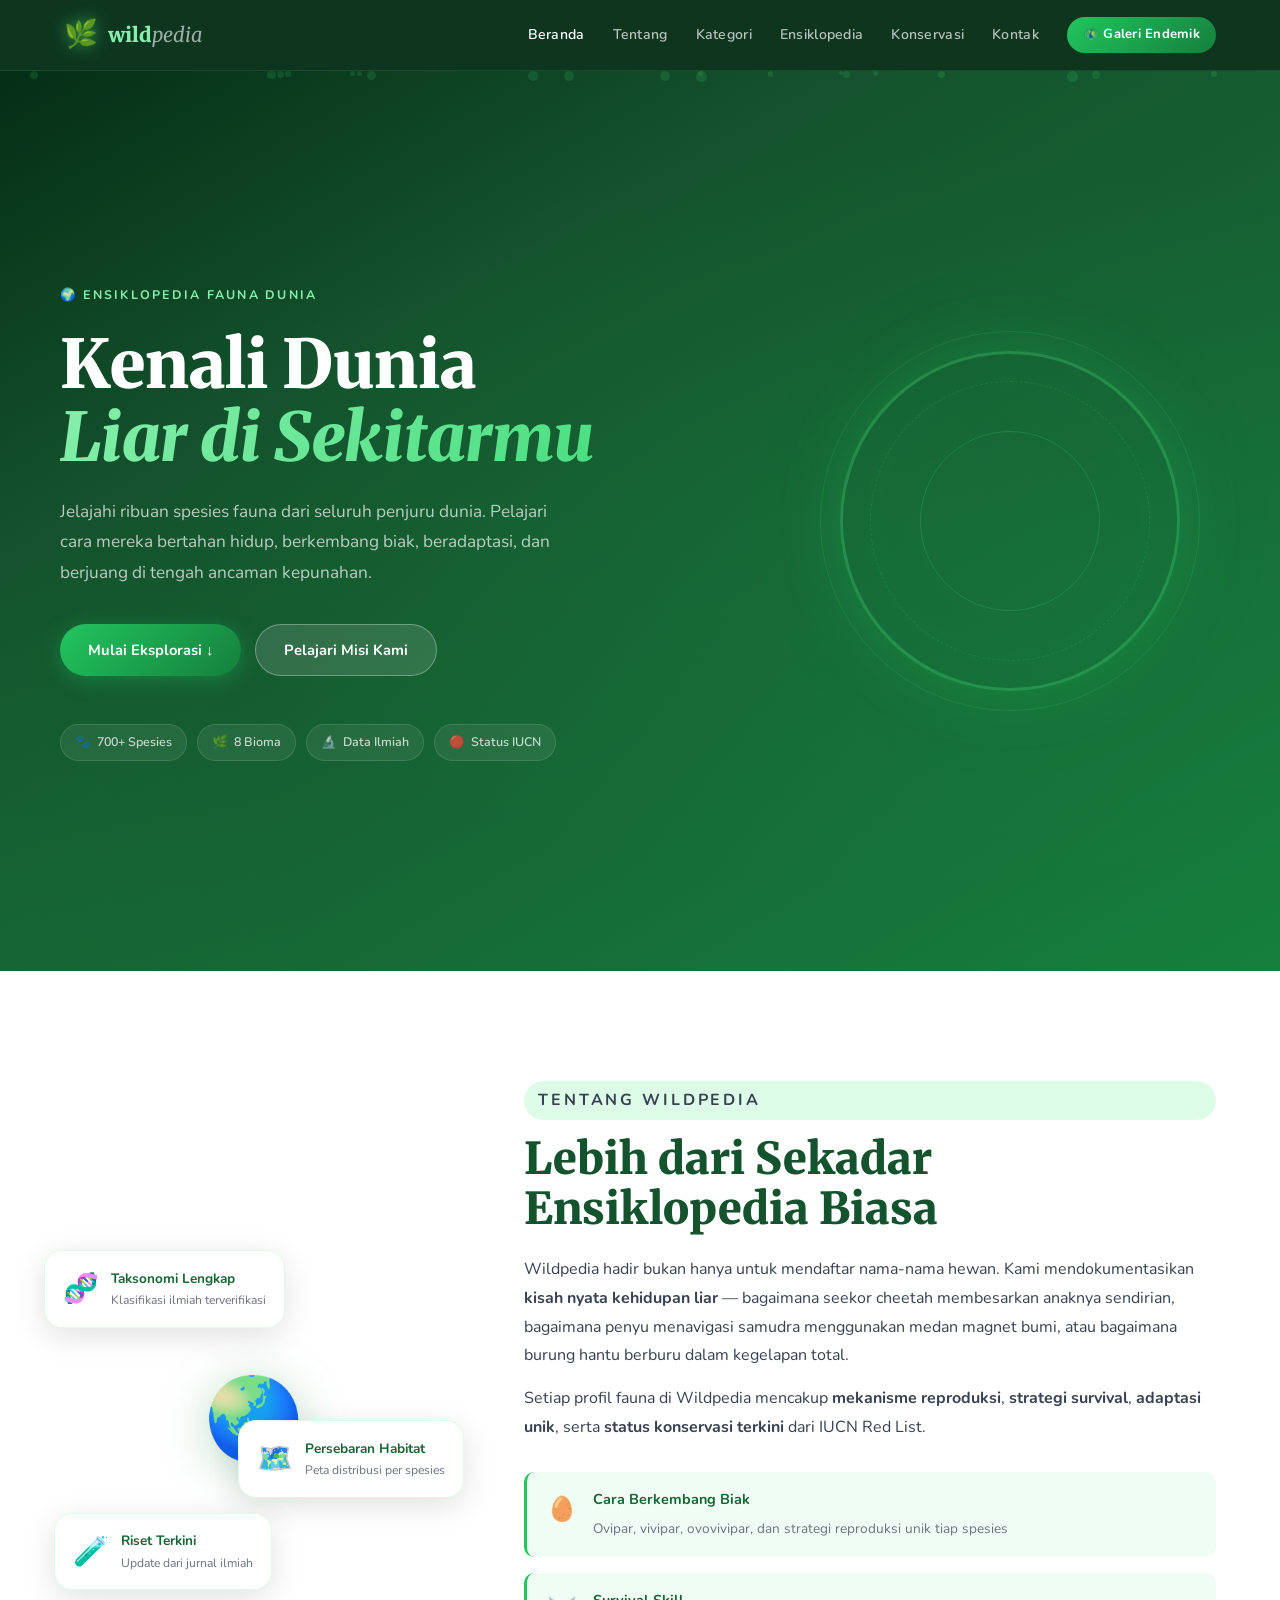
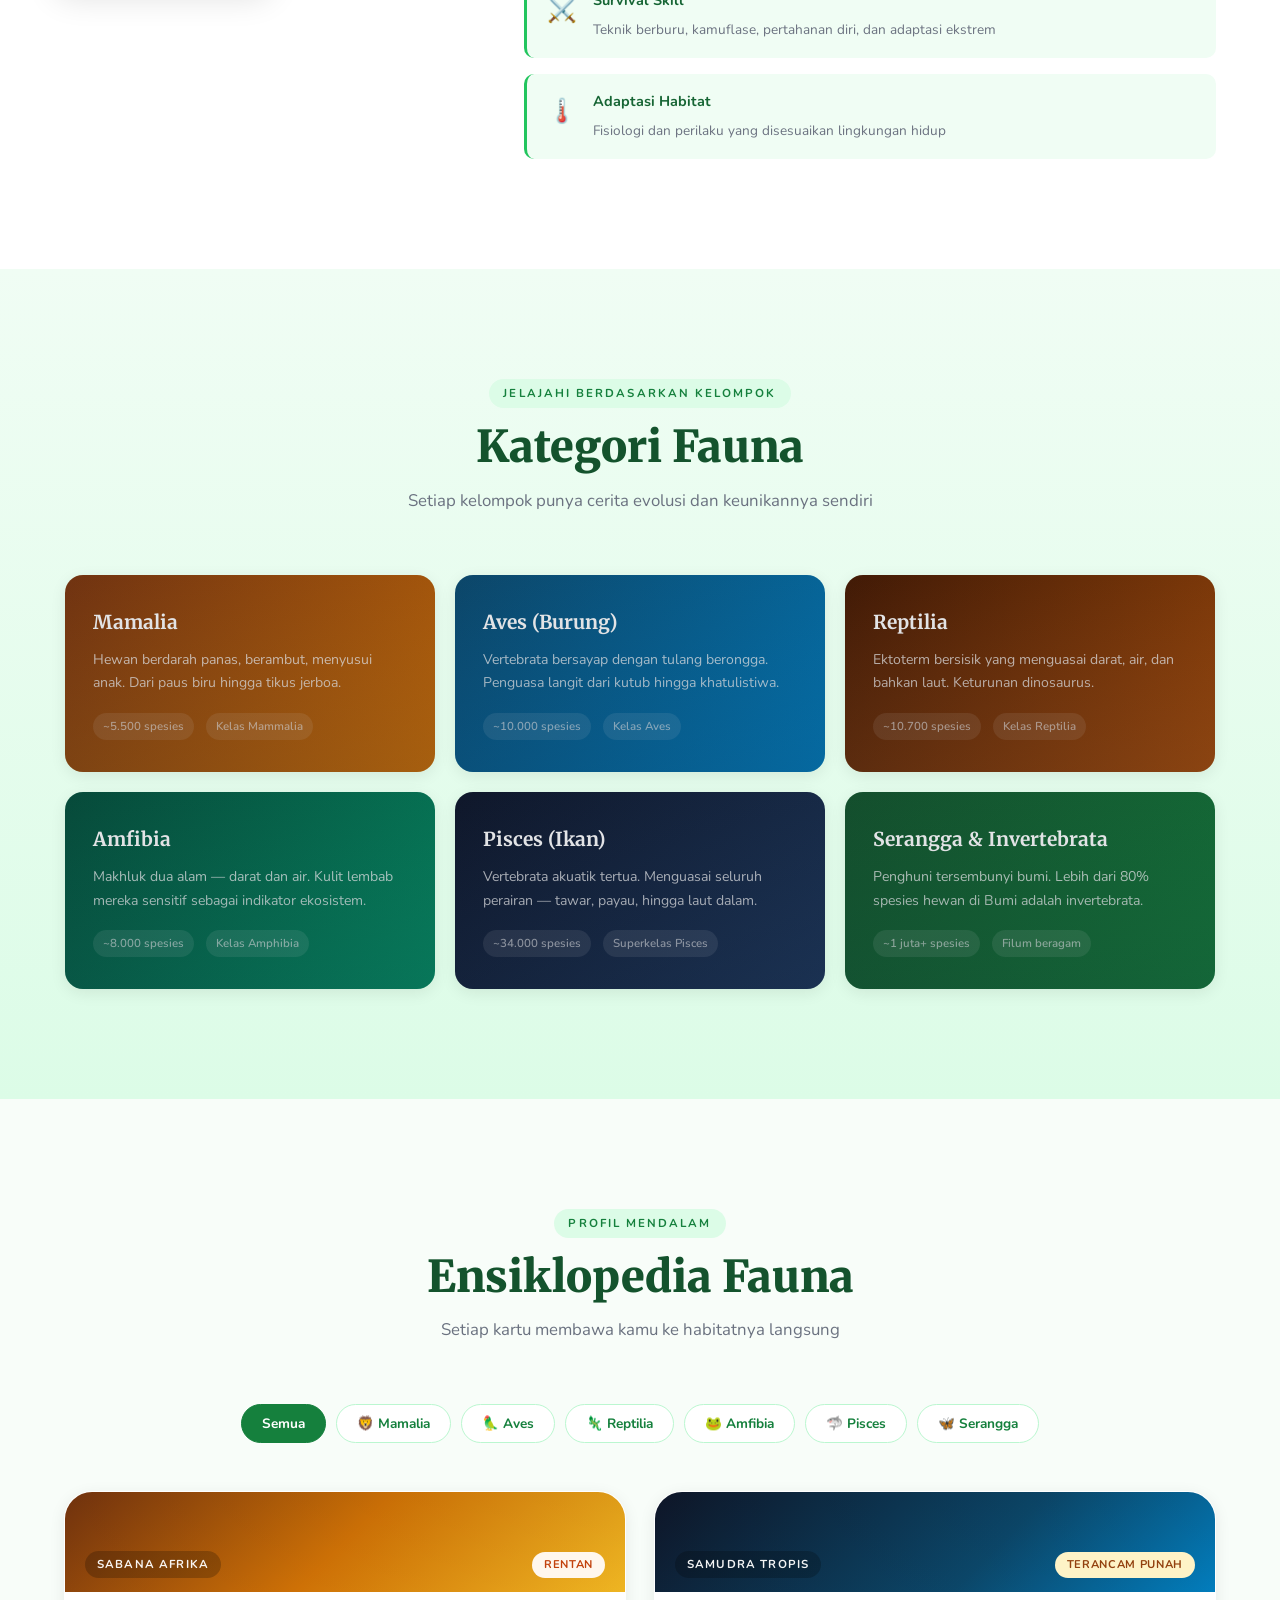
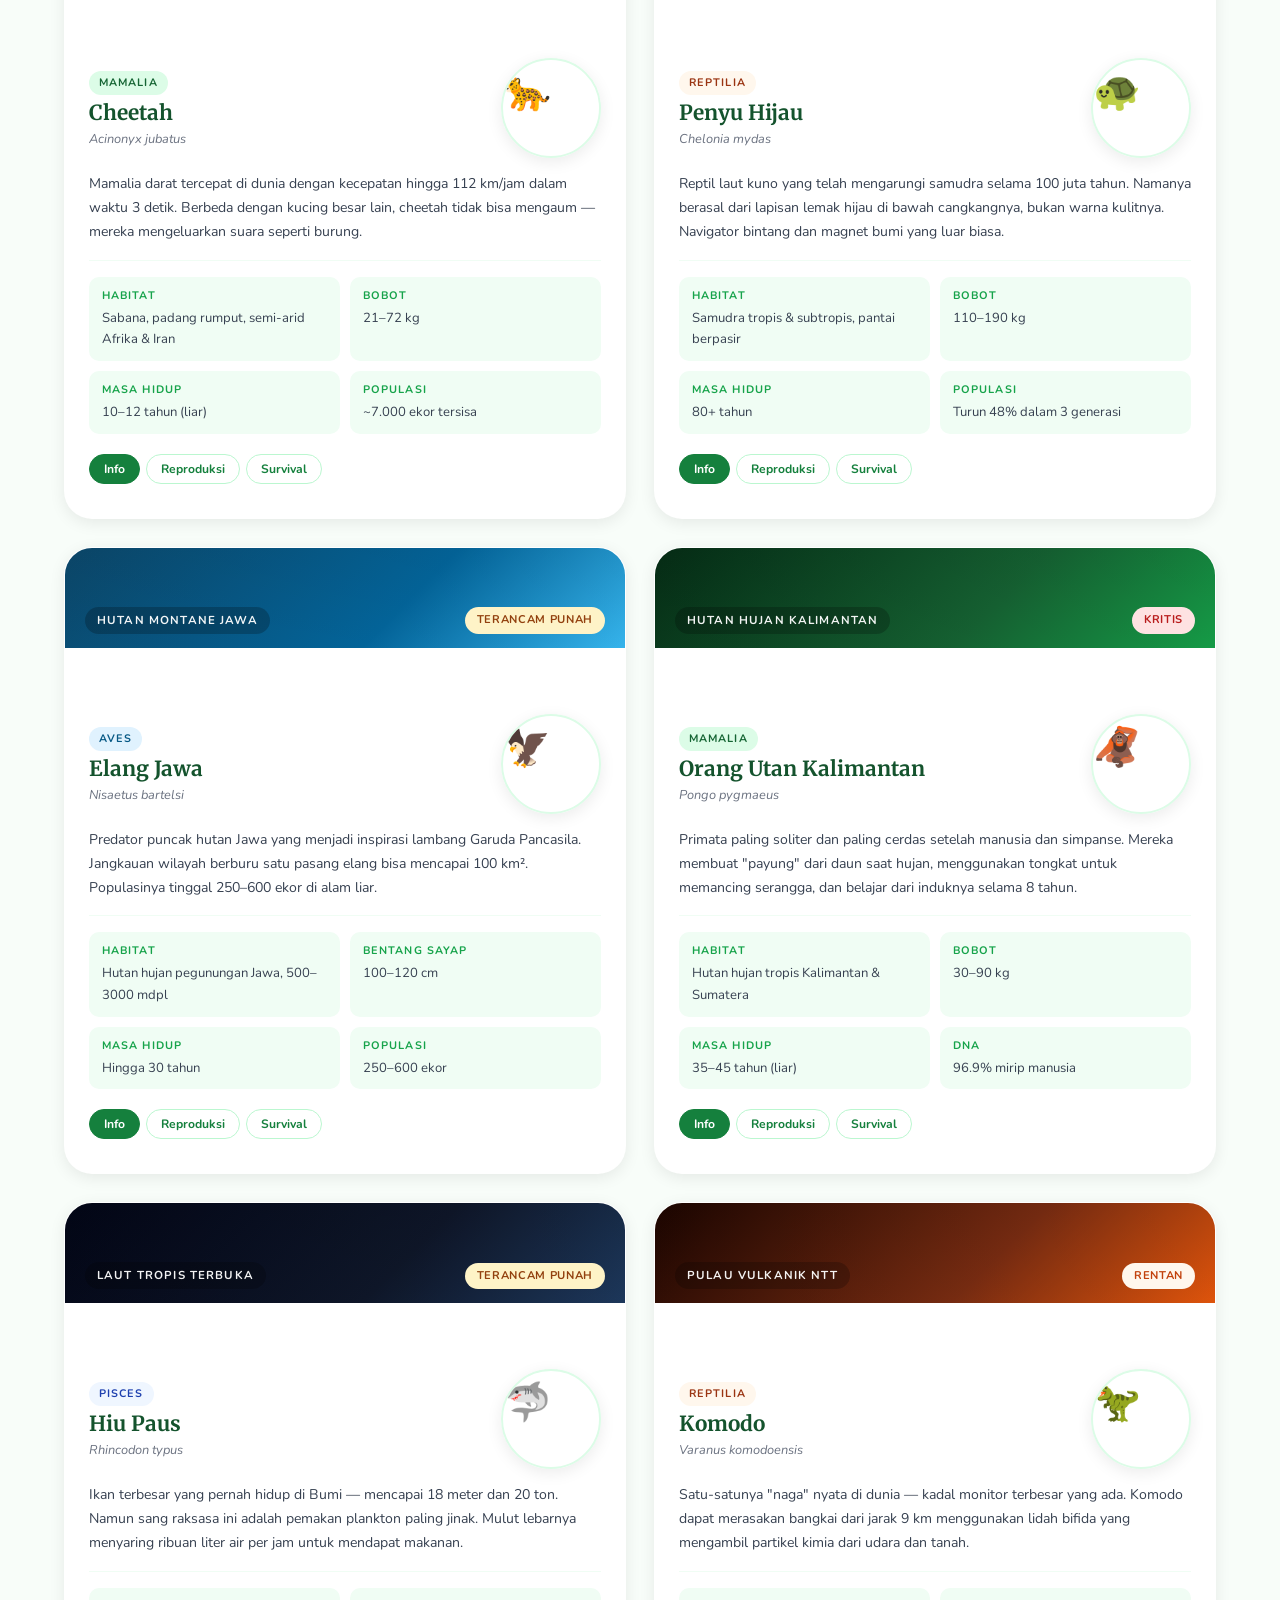
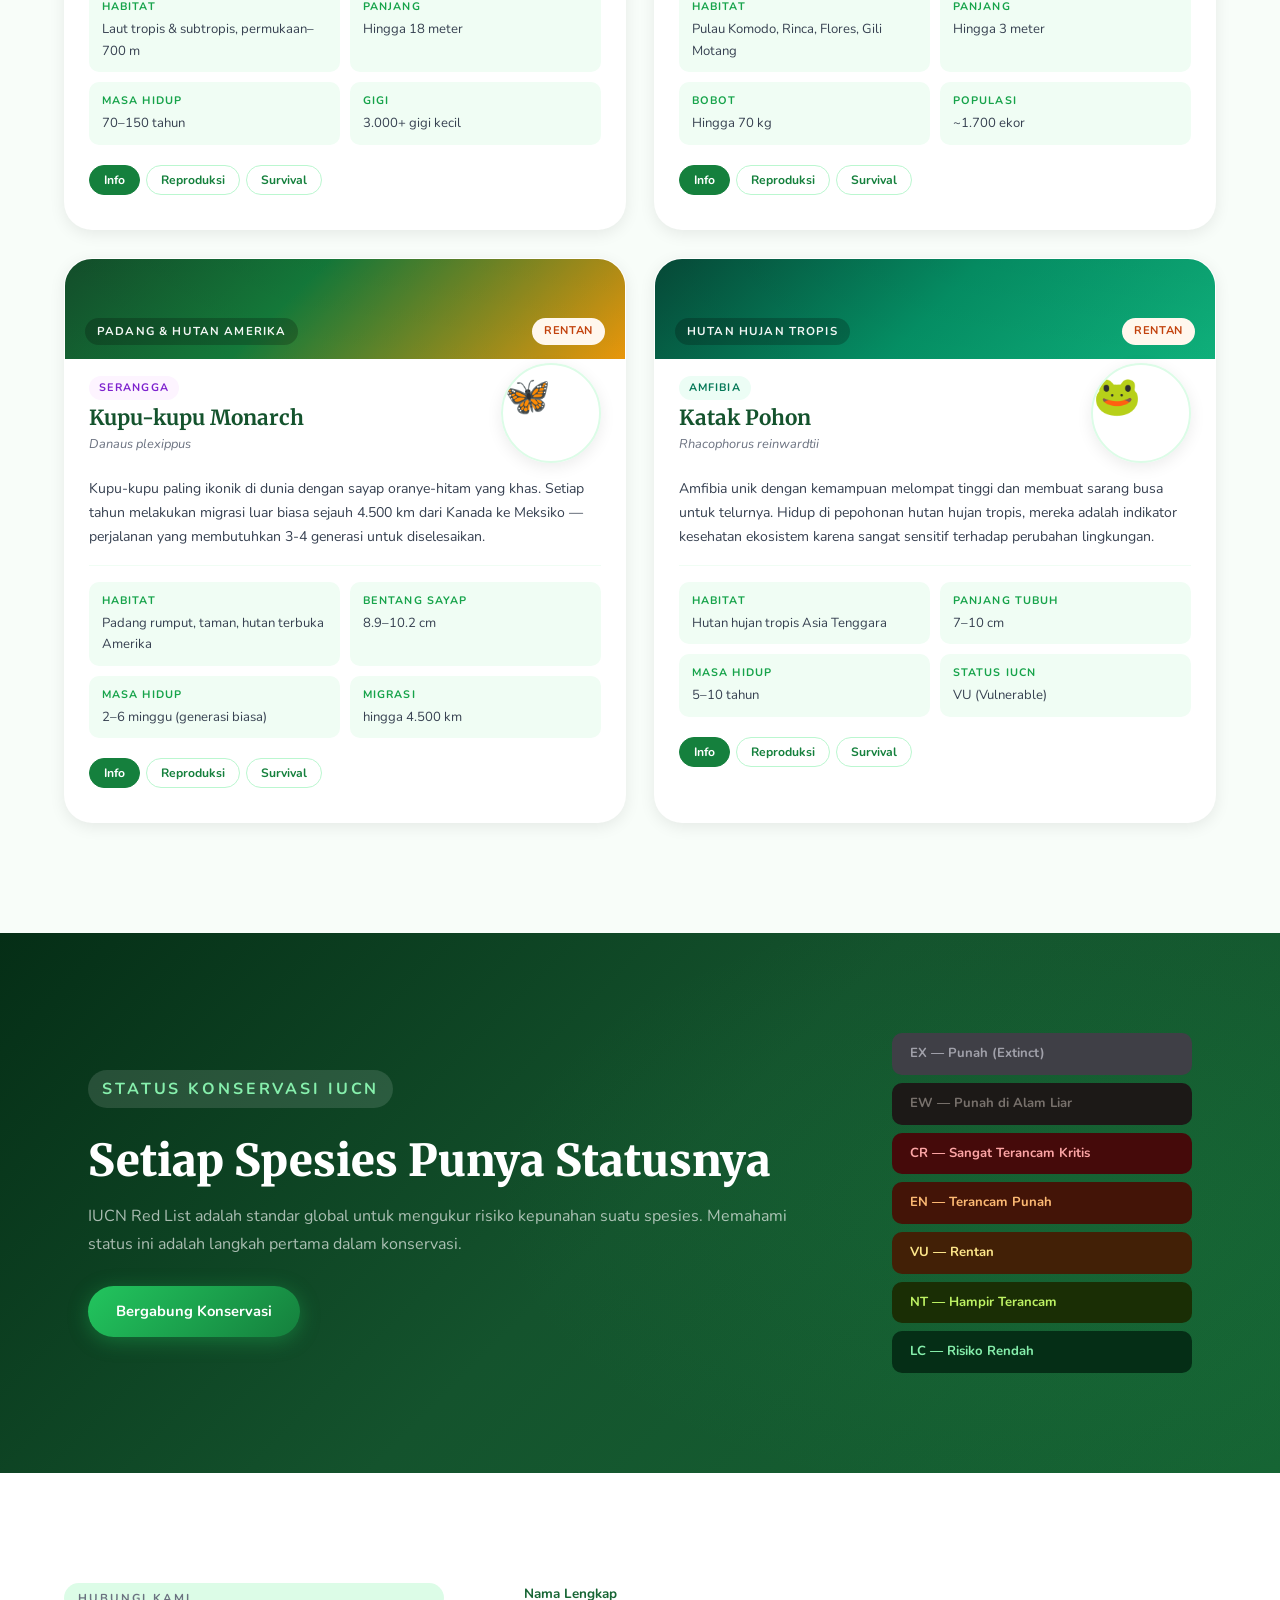
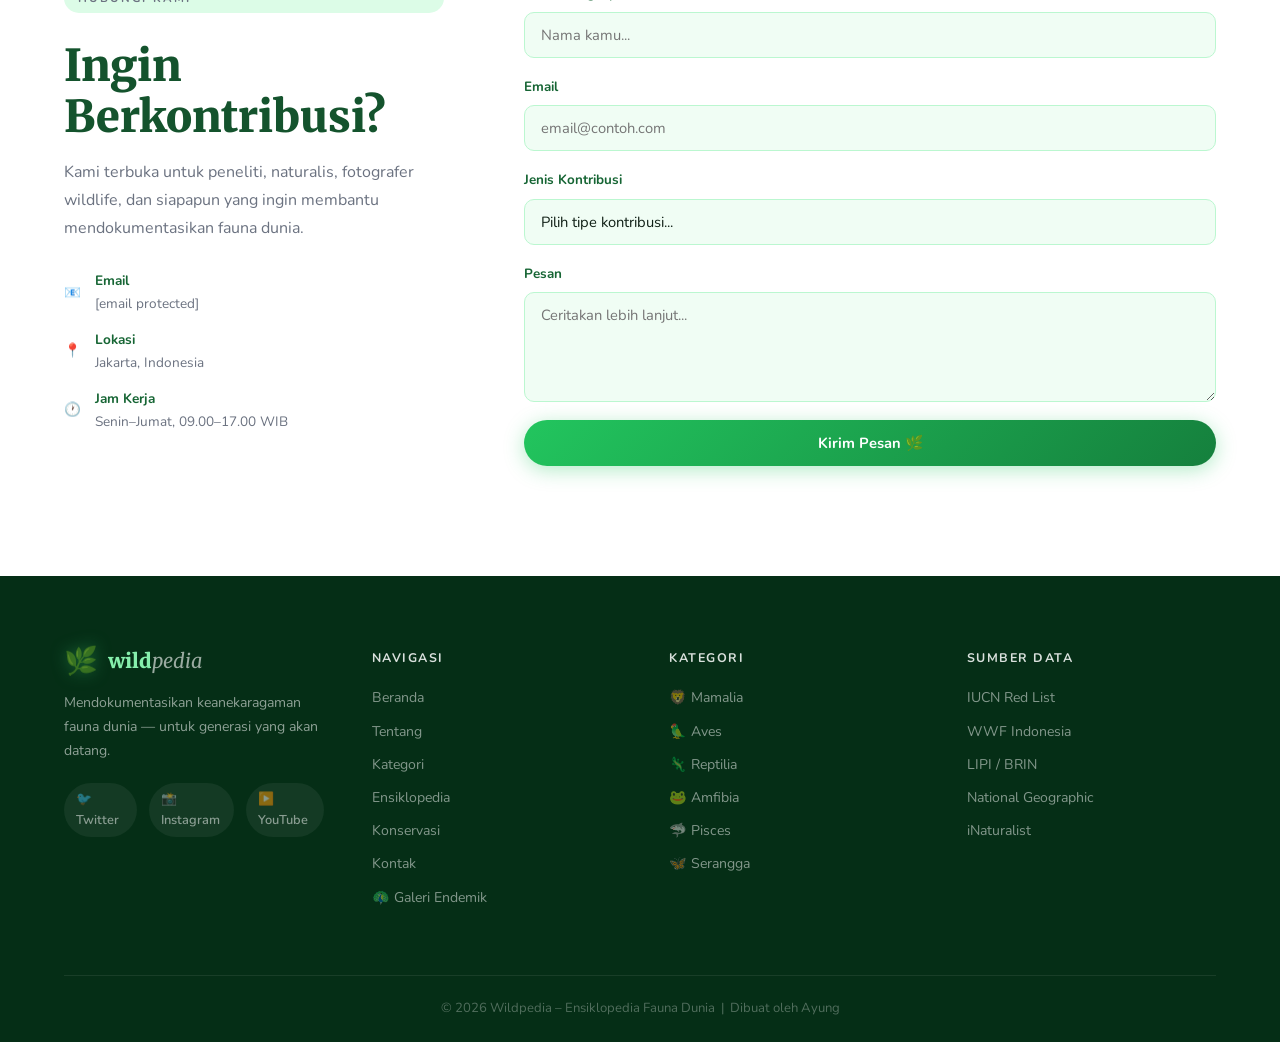
==== commit 2909c737: "Add files via upload" ====
--- a/index.html
+++ b/index.html
@@ -64,7 +64,11 @@
         <div class="hero-ring ring-1"></div>
         <div class="hero-ring ring-2"></div>
         <div class="hero-ring ring-3"></div>
-        <div class="hero-animal-icon">🌳</div>
+        <div class="hero-animal-icon">
+          <img src="https://upload.wikimedia.org/wikipedia/commons/thumb/1/11/Cheetah_at_the_Smithsonian%27s_National_Zoo_%2825036104968%29.jpg/800px-Cheetah_at_the_Smithsonian%27s_National_Zoo_%2825036104968%29.jpg" 
+               alt="Satwa Liar" class="hero-wildlife-img"
+               onerror="this.style.display='none'">
+        </div>
       </div>
     </section>
 
@@ -150,10 +154,10 @@
         </div>
         <div class="cat-grid">
 
-          <article class="cat-card biome-savanna">
+          <article class="cat-card biome-savanna" data-filter="mamalia" style="cursor:pointer">
             <div class="cat-bg-art">🌾</div>
             <div class="cat-body">
-              <div class="cat-emoji">🦁</div>
+              <div class="cat-emoji"><img src="./kategori fauna/mamalia.png" alt="Siluet Mamalia" onerror="this.parentElement.innerHTML='🦁'"></div>
               <h3>Mamalia</h3>
               <p>Hewan berdarah panas, berambut, menyusui anak. Dari paus biru hingga tikus jerboa.</p>
               <div class="cat-stats">
@@ -163,10 +167,10 @@
             </div>
           </article>
 
-          <article class="cat-card biome-sky">
+          <article class="cat-card biome-sky" data-filter="aves" style="cursor:pointer">
             <div class="cat-bg-art">☁️</div>
             <div class="cat-body">
-              <div class="cat-emoji">🦜</div>
+              <div class="cat-emoji"><img src="./kategori fauna/Aves.jpeg" alt="Siluet Aves" onerror="this.parentElement.innerHTML='🦜'"></div>
               <h3>Aves (Burung)</h3>
               <p>Vertebrata bersayap dengan tulang berongga. Penguasa langit dari kutub hingga khatulistiwa.</p>
               <div class="cat-stats">
@@ -176,10 +180,10 @@
             </div>
           </article>
 
-          <article class="cat-card biome-desert">
+          <article class="cat-card biome-desert" data-filter="reptilia" style="cursor:pointer">
             <div class="cat-bg-art">🏜️</div>
             <div class="cat-body">
-              <div class="cat-emoji">🦎</div>
+              <div class="cat-emoji"><img src="./kategori fauna/reptile.jpg" alt="Siluet Reptilia" onerror="this.parentElement.innerHTML='🦎'"></div>
               <h3>Reptilia</h3>
               <p>Ektoterm bersisik yang menguasai darat, air, dan bahkan laut. Keturunan dinosaurus.</p>
               <div class="cat-stats">
@@ -189,10 +193,10 @@
             </div>
           </article>
 
-          <article class="cat-card biome-wetland">
+          <article class="cat-card biome-wetland" data-filter="amfibia" style="cursor:pointer">
             <div class="cat-bg-art">🌊</div>
             <div class="cat-body">
-              <div class="cat-emoji">🐸</div>
+              <div class="cat-emoji"><img src="./kategori fauna/amfibia.jpg" alt="Siluet Amfibia" onerror="this.parentElement.innerHTML='🐸'"></div>
               <h3>Amfibia</h3>
               <p>Makhluk dua alam — darat dan air. Kulit lembab mereka sensitif sebagai indikator ekosistem.</p>
               <div class="cat-stats">
@@ -202,10 +206,10 @@
             </div>
           </article>
 
-          <article class="cat-card biome-ocean">
+          <article class="cat-card biome-ocean" data-filter="pisces" style="cursor:pointer">
             <div class="cat-bg-art">🐠</div>
             <div class="cat-body">
-              <div class="cat-emoji">🦈</div>
+              <div class="cat-emoji"><img src="./kategori fauna/ikan(pisces).png" alt="Siluet Pisces" onerror="this.parentElement.innerHTML='🦈'"></div>
               <h3>Pisces (Ikan)</h3>
               <p>Vertebrata akuatik tertua. Menguasai seluruh perairan — tawar, payau, hingga laut dalam.</p>
               <div class="cat-stats">
@@ -215,10 +219,10 @@
             </div>
           </article>
 
-          <article class="cat-card biome-forest">
+          <article class="cat-card biome-forest" data-filter="serangga" style="cursor:pointer">
             <div class="cat-bg-art">🌳</div>
             <div class="cat-body">
-              <div class="cat-emoji">🦋</div>
+              <div class="cat-emoji"><img src="./kategori fauna/serangga.png" alt="Siluet Serangga" onerror="this.parentElement.innerHTML='🦋'"></div>
               <h3>Serangga & Invertebrata</h3>
               <p>Penghuni tersembunyi bumi. Lebih dari 80% spesies hewan di Bumi adalah invertebrata.</p>
               <div class="cat-stats">
@@ -247,7 +251,9 @@
           <button class="ftab" data-filter="mamalia">🦁 Mamalia</button>
           <button class="ftab" data-filter="aves">🦜 Aves</button>
           <button class="ftab" data-filter="reptilia">🦎 Reptilia</button>
+          <button class="ftab" data-filter="amfibia">🐸 Amfibia</button>
           <button class="ftab" data-filter="pisces">🦈 Pisces</button>
+          <button class="ftab" data-filter="serangga">🦋 Serangga</button>
         </div>
 
         <div class="fauna-grid" id="faunaGrid">
@@ -255,9 +261,17 @@
           <!-- CHEETAH — Savanna -->
           <article class="fauna-card theme-savanna" data-group="mamalia">
             <div class="fc-habitat">
-              <div class="fc-habitat-art">🌾🌅🦁</div>
+              <div class="fc-habitat-art"></div>
               <span class="fc-biome">Sabana Afrika</span>
               <span class="fc-status vuln">Rentan</span>
+            </div>
+            <div class="fc-silhouette">
+              <svg viewBox="0 0 200 80" xmlns="http://www.w3.org/2000/svg">
+                <path d="M20,60 Q30,30 50,35 Q60,20 75,25 Q85,15 95,20 Q110,10 125,22 Q135,18 145,28 Q158,25 165,38 Q175,35 180,48 Q185,55 178,60 Q170,65 160,58 Q150,65 140,58 Q125,68 110,58 Q95,68 80,58 Q65,68 50,60 Q35,68 20,60 Z M85,20 Q90,10 98,15 M125,22 Q130,12 138,18" fill="rgba(255,255,255,0.12)" stroke="rgba(255,255,255,0.25)" stroke-width="1.5"/>
+                <circle cx="170" cy="42" r="8" fill="rgba(255,255,255,0.12)" stroke="rgba(255,255,255,0.25)" stroke-width="1.5"/>
+                <path d="M160,58 L155,72 M170,58 L168,73 M140,58 L136,72 M50,60 L46,73 M35,62 L32,75" stroke="rgba(255,255,255,0.25)" stroke-width="2" fill="none"/>
+                <path d="M175,38 Q185,30 188,25 Q182,28 178,35" fill="rgba(255,255,255,0.15)" stroke="rgba(255,255,255,0.2)" stroke-width="1"/>
+              </svg>
             </div>
             <div class="fc-body">
               <div class="fc-header">
@@ -266,7 +280,7 @@
                   <h3 class="fc-name">Cheetah</h3>
                   <em class="fc-latin">Acinonyx jubatus</em>
                 </div>
-                <div class="fc-icon">🐆</div>
+                <div class="fc-icon"><img src="./images/cheetah.jpg" alt="Cheetah" onerror="this.parentElement.innerHTML='🐆'"></div>
               </div>
               <p class="fc-desc">Mamalia darat tercepat di dunia dengan kecepatan hingga 112 km/jam dalam waktu 3 detik. Berbeda dengan kucing besar lain, cheetah tidak bisa mengaum — mereka mengeluarkan suara seperti burung.</p>
               <div class="fc-tabs">
@@ -300,9 +314,21 @@
           <!-- PENYU HIJAU — Laut -->
           <article class="fauna-card theme-ocean" data-group="reptilia">
             <div class="fc-habitat">
-              <div class="fc-habitat-art">🌊🐠🪸</div>
+              <div class="fc-habitat-art"></div>
               <span class="fc-biome">Samudra Tropis</span>
               <span class="fc-status end">Terancam Punah</span>
+            </div>
+            <div class="fc-silhouette">
+              <svg viewBox="0 0 200 80" xmlns="http://www.w3.org/2000/svg">
+                <ellipse cx="100" cy="45" rx="55" ry="28" fill="rgba(255,255,255,0.12)" stroke="rgba(255,255,255,0.25)" stroke-width="1.5"/>
+                <ellipse cx="100" cy="45" rx="40" ry="20" fill="none" stroke="rgba(255,255,255,0.15)" stroke-width="1"/>
+                <path d="M100,45 L100,25 M100,45 L80,35 M100,45 L120,35 M100,45 L75,50 M100,45 L125,50" stroke="rgba(255,255,255,0.15)" stroke-width="1"/>
+                <ellipse cx="100" cy="20" rx="10" ry="7" fill="rgba(255,255,255,0.12)" stroke="rgba(255,255,255,0.25)" stroke-width="1.5"/>
+                <path d="M55,40 Q35,32 25,38 Q32,44 45,48" fill="rgba(255,255,255,0.12)" stroke="rgba(255,255,255,0.2)" stroke-width="1.5"/>
+                <path d="M145,40 Q165,32 175,38 Q168,44 155,48" fill="rgba(255,255,255,0.12)" stroke="rgba(255,255,255,0.2)" stroke-width="1.5"/>
+                <path d="M65,65 Q60,72 55,70" stroke="rgba(255,255,255,0.2)" stroke-width="2" fill="none"/>
+                <path d="M135,65 Q140,72 145,70" stroke="rgba(255,255,255,0.2)" stroke-width="2" fill="none"/>
+              </svg>
             </div>
             <div class="fc-body">
               <div class="fc-header">
@@ -311,7 +337,7 @@
                   <h3 class="fc-name">Penyu Hijau</h3>
                   <em class="fc-latin">Chelonia mydas</em>
                 </div>
-                <div class="fc-icon">🐢</div>
+                <div class="fc-icon"><img src="./images/greenturtle.jpeg" alt="Penyu Hijau" onerror="this.parentElement.innerHTML='🐢'"></div>
               </div>
               <p class="fc-desc">Reptil laut kuno yang telah mengarungi samudra selama 100 juta tahun. Namanya berasal dari lapisan lemak hijau di bawah cangkangnya, bukan warna kulitnya. Navigator bintang dan magnet bumi yang luar biasa.</p>
               <div class="fc-tabs">
@@ -345,9 +371,18 @@
           <!-- ELANG JAWA — Hutan/Langit -->
           <article class="fauna-card theme-sky" data-group="aves">
             <div class="fc-habitat">
-              <div class="fc-habitat-art">🌤️🏔️🌲</div>
+              <div class="fc-habitat-art"></div>
               <span class="fc-biome">Hutan Montane Jawa</span>
               <span class="fc-status end">Terancam Punah</span>
+            </div>
+            <div class="fc-silhouette">
+              <svg viewBox="0 0 200 80" xmlns="http://www.w3.org/2000/svg">
+                <path d="M100,55 Q95,40 85,35 Q60,25 20,30 Q40,38 60,42 Q75,44 85,50 Q90,58 100,60 Q110,58 115,50 Q125,44 140,42 Q160,38 180,30 Q140,25 115,35 Q105,40 100,55 Z" fill="rgba(255,255,255,0.12)" stroke="rgba(255,255,255,0.25)" stroke-width="1.5"/>
+                <ellipse cx="100" cy="35" rx="12" ry="10" fill="rgba(255,255,255,0.15)" stroke="rgba(255,255,255,0.25)" stroke-width="1.5"/>
+                <path d="M100,45 L95,65 L100,63 L105,65 Z" fill="rgba(255,255,255,0.15)" stroke="rgba(255,255,255,0.2)" stroke-width="1"/>
+                <path d="M95,65 Q90,72 85,74 M105,65 Q110,72 115,74" stroke="rgba(255,255,255,0.2)" stroke-width="1.5" fill="none"/>
+                <path d="M96,30 Q100,24 104,30" stroke="rgba(255,255,255,0.3)" stroke-width="1.5" fill="none"/>
+              </svg>
             </div>
             <div class="fc-body">
               <div class="fc-header">
@@ -356,7 +391,7 @@
                   <h3 class="fc-name">Elang Jawa</h3>
                   <em class="fc-latin">Nisaetus bartelsi</em>
                 </div>
-                <div class="fc-icon">🦅</div>
+                <div class="fc-icon"><img src="./images/javanhawk.jpg" alt="Elang Jawa" onerror="this.parentElement.innerHTML='🦅'"></div>
               </div>
               <p class="fc-desc">Predator puncak hutan Jawa yang menjadi inspirasi lambang Garuda Pancasila. Jangkauan wilayah berburu satu pasang elang bisa mencapai 100 km². Populasinya tinggal 250–600 ekor di alam liar.</p>
               <div class="fc-tabs">
@@ -390,9 +425,18 @@
           <!-- ORANG UTAN — Hutan Hujan -->
           <article class="fauna-card theme-rainforest" data-group="mamalia">
             <div class="fc-habitat">
-              <div class="fc-habitat-art">🌧️🌴🐒</div>
+              <div class="fc-habitat-art"></div>
               <span class="fc-biome">Hutan Hujan Kalimantan</span>
               <span class="fc-status crit">Kritis</span>
+            </div>
+            <div class="fc-silhouette">
+              <svg viewBox="0 0 200 80" xmlns="http://www.w3.org/2000/svg">
+                <circle cx="100" cy="25" r="16" fill="rgba(255,255,255,0.12)" stroke="rgba(255,255,255,0.25)" stroke-width="1.5"/>
+                <path d="M88,38 Q80,45 78,60 Q85,62 92,58 L95,45 L100,48 L105,45 L108,58 Q115,62 122,60 Q120,45 112,38 Z" fill="rgba(255,255,255,0.12)" stroke="rgba(255,255,255,0.25)" stroke-width="1.5"/>
+                <path d="M88,42 Q70,48 58,55 Q62,62 70,58 Q78,55 86,50" fill="rgba(255,255,255,0.1)" stroke="rgba(255,255,255,0.2)" stroke-width="1.5"/>
+                <path d="M112,42 Q130,48 142,55 Q138,62 130,58 Q122,55 114,50" fill="rgba(255,255,255,0.1)" stroke="rgba(255,255,255,0.2)" stroke-width="1.5"/>
+                <path d="M92,58 L90,72 M108,58 L110,72" stroke="rgba(255,255,255,0.2)" stroke-width="2" fill="none"/>
+              </svg>
             </div>
             <div class="fc-body">
               <div class="fc-header">
@@ -401,7 +445,7 @@
                   <h3 class="fc-name">Orang Utan Kalimantan</h3>
                   <em class="fc-latin">Pongo pygmaeus</em>
                 </div>
-                <div class="fc-icon">🦧</div>
+                <div class="fc-icon"><img src="./images/orangutankalimantan.jpeg" alt="Orang Utan" onerror="this.parentElement.innerHTML='🦧'"></div>
               </div>
               <p class="fc-desc">Primata paling soliter dan paling cerdas setelah manusia dan simpanse. Mereka membuat "payung" dari daun saat hujan, menggunakan tongkat untuk memancing serangga, dan belajar dari induknya selama 8 tahun.</p>
               <div class="fc-tabs">
@@ -435,9 +479,19 @@
           <!-- HIU PAUS — Lautan -->
           <article class="fauna-card theme-deep" data-group="pisces">
             <div class="fc-habitat">
-              <div class="fc-habitat-art">🌊🐋🫧</div>
+              <div class="fc-habitat-art"></div>
               <span class="fc-biome">Laut Tropis Terbuka</span>
               <span class="fc-status end">Terancam Punah</span>
+            </div>
+            <div class="fc-silhouette">
+              <svg viewBox="0 0 200 80" xmlns="http://www.w3.org/2000/svg">
+                <path d="M15,48 Q50,35 100,40 Q150,35 185,45 Q160,55 130,52 Q100,58 70,52 Q40,58 15,48 Z" fill="rgba(255,255,255,0.12)" stroke="rgba(255,255,255,0.25)" stroke-width="1.5"/>
+                <path d="M155,40 Q165,20 170,15 Q162,28 158,38" fill="rgba(255,255,255,0.15)" stroke="rgba(255,255,255,0.25)" stroke-width="1.5"/>
+                <path d="M185,45 Q195,40 198,45 Q195,50 185,48" fill="rgba(255,255,255,0.12)" stroke="rgba(255,255,255,0.2)" stroke-width="1.5"/>
+                <path d="M185,48 L192,58 M185,48 L188,60" stroke="rgba(255,255,255,0.2)" stroke-width="2" fill="none"/>
+                <path d="M80,52 Q75,60 72,65 M80,52 Q85,60 88,65" stroke="rgba(255,255,255,0.2)" stroke-width="1.5" fill="none"/>
+                <circle cx="175" cy="42" r="2" fill="rgba(255,255,255,0.4)"/>
+              </svg>
             </div>
             <div class="fc-body">
               <div class="fc-header">
@@ -446,7 +500,7 @@
                   <h3 class="fc-name">Hiu Paus</h3>
                   <em class="fc-latin">Rhincodon typus</em>
                 </div>
-                <div class="fc-icon">🦈</div>
+                <div class="fc-icon"><img src="./images/whaleshark.jpeg" alt="Hiu Paus" onerror="this.parentElement.innerHTML='🦈'"></div>
               </div>
               <p class="fc-desc">Ikan terbesar yang pernah hidup di Bumi — mencapai 18 meter dan 20 ton. Namun sang raksasa ini adalah pemakan plankton paling jinak. Mulut lebarnya menyaring ribuan liter air per jam untuk mendapat makanan.</p>
               <div class="fc-tabs">
@@ -480,9 +534,19 @@
           <!-- KOMODO — Gersang -->
           <article class="fauna-card theme-arid" data-group="reptilia">
             <div class="fc-habitat">
-              <div class="fc-habitat-art">🌋🌵☀️</div>
+              <div class="fc-habitat-art"></div>
               <span class="fc-biome">Pulau Vulkanik NTT</span>
               <span class="fc-status vuln">Rentan</span>
+            </div>
+            <div class="fc-silhouette">
+              <svg viewBox="0 0 200 80" xmlns="http://www.w3.org/2000/svg">
+                <path d="M25,50 Q40,42 60,44 Q80,38 100,42 Q120,38 140,44 Q160,42 175,50 Q165,58 150,55 Q135,62 120,55 Q100,62 80,55 Q60,62 45,55 Q30,58 25,50 Z" fill="rgba(255,255,255,0.12)" stroke="rgba(255,255,255,0.25)" stroke-width="1.5"/>
+                <ellipse cx="32" cy="46" rx="14" ry="9" fill="rgba(255,255,255,0.12)" stroke="rgba(255,255,255,0.25)" stroke-width="1.5"/>
+                <path d="M18,44 Q10,40 8,44 Q10,48 18,47" fill="rgba(255,255,255,0.12)" stroke="rgba(255,255,255,0.2)" stroke-width="1"/>
+                <path d="M175,50 Q188,46 192,50 Q188,56 178,54" fill="rgba(255,255,255,0.1)" stroke="rgba(255,255,255,0.2)" stroke-width="1.5"/>
+                <path d="M60,55 L57,68 M80,57 L78,70 M120,55 L118,68 M140,55 L138,68" stroke="rgba(255,255,255,0.2)" stroke-width="2" fill="none"/>
+                <path d="M14,42 Q10,38 12,34 Q16,38 18,42" stroke="rgba(255,255,255,0.25)" stroke-width="1" fill="rgba(255,255,255,0.1)"/>
+              </svg>
             </div>
             <div class="fc-body">
               <div class="fc-header">
@@ -491,7 +555,7 @@
                   <h3 class="fc-name">Komodo</h3>
                   <em class="fc-latin">Varanus komodoensis</em>
                 </div>
-                <div class="fc-icon">🦖</div>
+                <div class="fc-icon"><img src="./images/komododragon.jpeg" alt="Komodo" onerror="this.parentElement.innerHTML='🦖'"></div>
               </div>
               <p class="fc-desc">Satu-satunya "naga" nyata di dunia — kadal monitor terbesar yang ada. Komodo dapat merasakan bangkai dari jarak 9 km menggunakan lidah bifida yang mengambil partikel kimia dari udara dan tanah.</p>
               <div class="fc-tabs">
@@ -518,6 +582,98 @@
                 <button class="ftb active" data-tab="komodo-info">Info</button>
                 <button class="ftb" data-tab="komodo-repro">Reproduksi</button>
                 <button class="ftb" data-tab="komodo-survival">Survival</button>
+              </div>
+            </div>
+          </article>
+
+
+          <!-- KUPU-KUPU MONARCH — Padang -->
+          <article class="fauna-card theme-meadow" data-group="serangga">
+            <div class="fc-habitat">
+              <div class="fc-habitat-art"></div>
+              <span class="fc-biome">Padang & Hutan Amerika</span>
+              <span class="fc-status vuln">Rentan</span>
+            </div>
+            <div class="fc-body">
+              <div class="fc-header">
+                <div>
+                  <span class="fc-group-tag serangga">Serangga</span>
+                  <h3 class="fc-name">Kupu-kupu Monarch</h3>
+                  <em class="fc-latin">Danaus plexippus</em>
+                </div>
+                <div class="fc-icon"><img src="https://upload.wikimedia.org/wikipedia/commons/thumb/6/63/Monarch_In_May.jpg/400px-Monarch_In_May.jpg" alt="Kupu-kupu Monarch" onerror="this.parentElement.innerHTML='🦋'"></div>
+              </div>
+              <p class="fc-desc">Kupu-kupu paling ikonik di dunia dengan sayap oranye-hitam yang khas. Setiap tahun melakukan migrasi luar biasa sejauh 4.500 km dari Kanada ke Meksiko — perjalanan yang membutuhkan 3-4 generasi untuk diselesaikan.</p>
+              <div class="fc-tabs">
+                <div class="fc-tab-content active" id="monarch-info">
+                  <div class="fc-fact-row">
+                    <div class="fc-fact"><span class="ff-label">Habitat</span><span>Padang rumput, taman, hutan terbuka Amerika</span></div>
+                    <div class="fc-fact"><span class="ff-label">Bentang Sayap</span><span>8.9–10.2 cm</span></div>
+                    <div class="fc-fact"><span class="ff-label">Masa Hidup</span><span>2–6 minggu (generasi biasa)</span></div>
+                    <div class="fc-fact"><span class="ff-label">Migrasi</span><span>hingga 4.500 km</span></div>
+                  </div>
+                </div>
+                <div class="fc-tab-content" id="monarch-repro">
+                  <div class="fc-detail-block">
+                    <p><strong>🥚 Reproduksi:</strong> Ovipar dengan metamorfosis sempurna (holometabola) — telur → larva (ulat) → pupa (kepompong) → imago (kupu). Betina meletakkan 300–500 telur satu per satu di daun milkweed. Fenomena unik: generasi musim gugur (<em>Methuselah generation</em>) hidup hingga 8 bulan untuk melakukan migrasi, jauh lebih lama dari generasi musim panas yang hanya 2–6 minggu.</p>
+                  </div>
+                </div>
+                <div class="fc-tab-content" id="monarch-survival">
+                  <div class="fc-detail-block">
+                    <p><strong>⚔️ Survival Skill:</strong> Monarch menyimpan racun dari tanaman milkweed di tubuhnya sejak fase ulat — warna oranye cerahnya adalah peringatan bagi predator (<em>aposematisme</em>). Navigasi migrasi menggunakan kompas matahari internal dan medan magnet bumi. Yang paling menakjubkan: tidak ada satu individu pun yang pernah menempuh rute migrasi lengkap — pengetahuan rute ini diturunkan secara genetik.</p>
+                  </div>
+                </div>
+              </div>
+              <div class="fc-tab-buttons" data-animal="monarch">
+                <button class="ftb active" data-tab="monarch-info">Info</button>
+                <button class="ftb" data-tab="monarch-repro">Reproduksi</button>
+                <button class="ftb" data-tab="monarch-survival">Survival</button>
+              </div>
+            </div>
+          </article>
+
+
+          <!-- KATAK POHON — Wetland -->
+          <article class="fauna-card theme-wetland" data-group="amfibia">
+            <div class="fc-habitat">
+              <div class="fc-habitat-art"></div>
+              <span class="fc-biome">Hutan Hujan Tropis</span>
+              <span class="fc-status vuln">Rentan</span>
+            </div>
+            <div class="fc-body">
+              <div class="fc-header">
+                <div>
+                  <span class="fc-group-tag amfibia">Amfibia</span>
+                  <h3 class="fc-name">Katak Pohon</h3>
+                  <em class="fc-latin">Rhacophorus reinwardtii</em>
+                </div>
+                <div class="fc-icon"><img src="./images/katak-pohon.webp" alt="Katak Pohon" onerror="this.parentElement.innerHTML='🐸'"></div>
+              </div>
+              <p class="fc-desc">Amfibia unik dengan kemampuan melompat tinggi dan membuat sarang busa untuk telurnya. Hidup di pepohonan hutan hujan tropis, mereka adalah indikator kesehatan ekosistem karena sangat sensitif terhadap perubahan lingkungan.</p>
+              <div class="fc-tabs">
+                <div class="fc-tab-content active" id="frog-info">
+                  <div class="fc-fact-row">
+                    <div class="fc-fact"><span class="ff-label">Habitat</span><span>Hutan hujan tropis Asia Tenggara</span></div>
+                    <div class="fc-fact"><span class="ff-label">Panjang Tubuh</span><span>7–10 cm</span></div>
+                    <div class="fc-fact"><span class="ff-label">Masa Hidup</span><span>5–10 tahun</span></div>
+                    <div class="fc-fact"><span class="ff-label">Status IUCN</span><span>VU (Vulnerable)</span></div>
+                  </div>
+                </div>
+                <div class="fc-tab-content" id="frog-repro">
+                  <div class="fc-detail-block">
+                    <p><strong>🥚 Reproduksi:</strong> Ovipar dengan strategi unik — jantan membuat "sarang busa" dari air liur dan sperma di dedaunan. Betina meletakkan telur di sarang ini, lalu jantan menjaga telur hingga menetas menjadi berudu. Siklus hidup: telur → berudu (di air) → katak muda (naik ke pohon) → dewasa.</p>
+                  </div>
+                </div>
+                <div class="fc-tab-content" id="frog-survival">
+                  <div class="fc-detail-block">
+                    <p><strong>⚔️ Survival Skill:</strong> Katak pohon memiliki cakram isap di jari kaki untuk menempel di daun basah. Kulitnya beracun dan berwarna cerah sebagai peringatan bagi predator. Mereka adalah indikator lingkungan — populasi menurun drastis akibat deforestasi dan polusi air, menandai kerusakan ekosistem hutan.</p>
+                  </div>
+                </div>
+              </div>
+              <div class="fc-tab-buttons" data-animal="frog">
+                <button class="ftb active" data-tab="frog-info">Info</button>
+                <button class="ftb" data-tab="frog-repro">Reproduksi</button>
+                <button class="ftb" data-tab="frog-survival">Survival</button>
               </div>
             </div>
           </article>
@@ -656,4 +812,20 @@
         </div>
       </div>
       <div class="footer-bottom">
-        <p>© 2026 Wildpedia – Ensiklopedia Fauna Dunia &nbsp;|&nbsp; Dibuat Oleh Ayung
+        <p>© 2026 Wildpedia – Ensiklopedia Fauna Dunia &nbsp;|&nbsp; Dibuat oleh Ayung
+           </div>
+    </div>
+  </footer>
+
+  <!-- ===== IMAGE MODAL ===== -->
+  <div id="imageModal" class="modal-overlay">
+    <div class="modal-content">
+      <button class="modal-close" id="modalClose">&times;</button>
+      <img id="modalImage" src="" alt="" class="modal-img">
+      <div class="modal-caption" id="modalCaption"></div>
+    </div>
+  </div>
+
+  <script src="script.js"></script>
+</body>
+</html>
--- a/style.css
+++ b/style.css
@@ -515,27 +515,61 @@
 }
 
 .cat-card:hover {
-  transform: translateY(-8px) scale(1.02);
+  transform: translateY(-4px) scale(1.01);
   box-shadow: var(--sh-lg);
+}
+
+.cat-card::before {
+  content: '';
+  position: absolute;
+  inset: 0;
+  z-index: 0;
+  background-size: cover;
+  background-position: center;
+  opacity: 0.24;
+  filter: brightness(0.92) saturate(1.05);
+  transition: var(--ease);
+}
+
+.cat-card::after {
+  content: '';
+  position: absolute;
+  inset: 0;
+  z-index: 1;
+  background: linear-gradient(180deg, rgba(15,23,42,0.08) 0%, rgba(15,23,42,0.25) 100%);
+  transition: var(--ease);
+}
+
+.cat-card:hover::after {
+  content: "Lihat Fauna →";
+  position: absolute;
+  top: 14px;
+  right: 18px;
+  inset: unset;
+  background: linear-gradient(180deg, rgba(15,23,42,0.08) 0%, rgba(15,23,42,0.25) 100%);
+  font-size: 0.7rem;
+  font-weight: 700;
+  color: rgba(255,255,255,0.9);
+  letter-spacing: 0.05em;
+  z-index: 2;
 }
 
 /* Biome themes for category cards */
 .biome-savanna { background: linear-gradient(145deg, #78350f, #d97706); }
+.biome-savanna::before { background-image: url("./kategori fauna/mamalia.jpg"); }
 .biome-sky     { background: linear-gradient(145deg, #0c4a6e, #0284c7); }
+.biome-sky::before { background-image: url("./kategori fauna/aves.jpg"); }
 .biome-desert  { background: linear-gradient(145deg, #451a03, #b45309); }
+.biome-desert::before { background-image: url("./kategori fauna/reptile.jpg"); }
 .biome-wetland { background: linear-gradient(145deg, #064e3b, #059669); }
+.biome-wetland::before { background-image: url("./kategori fauna/amfibia.webp"); }
 .biome-ocean   { background: linear-gradient(145deg, #0f172a, #1e3a5f); }
+.biome-ocean::before { background-image: url("./kategori fauna/ikan.jpg"); }
 .biome-forest  { background: linear-gradient(145deg, var(--g900), var(--g700)); }
+.biome-forest::before { background-image: url("./kategori fauna/serangga.webp"); }
 
 .cat-bg-art {
-  position: absolute;
-  bottom: -10px;
-  right: -10px;
-  font-size: 5rem;
-  opacity: 0.15;
-  pointer-events: none;
-  transform: rotate(-15deg);
-  filter: blur(1px);
+  display: none;
 }
 
 .cat-body {
@@ -545,7 +579,16 @@
   color: var(--white);
 }
 
-.cat-emoji { font-size: 2.8rem; margin-bottom: 14px; }
+.cat-emoji {
+  display: none;
+}
+
+.biome-savanna .cat-emoji { background: rgba(255, 236, 209, 0.28); }
+.biome-sky .cat-emoji { background: rgba(191, 219, 254, 0.28); }
+.biome-desert .cat-emoji { background: rgba(255, 244, 199, 0.30); }
+.biome-wetland .cat-emoji { background: rgba(209, 250, 229, 0.28); }
+.biome-ocean .cat-emoji { background: rgba(219, 234, 254, 0.28); }
+.biome-forest .cat-emoji { background: rgba(229, 231, 235, 0.28); }
 
 .cat-body h3 {
   font-family: var(--font-display);
@@ -642,6 +685,14 @@
 .theme-rainforest .fc-habitat { background: linear-gradient(135deg, #052e16 0%, #166534 60%, #16a34a 100%); }
 .theme-deep    .fc-habitat { background: linear-gradient(135deg, #020617 0%, #0f172a 60%, #1e3a5f 100%); }
 .theme-arid    .fc-habitat { background: linear-gradient(135deg, #1c0500 0%, #7c2d12 60%, #ea580c 100%); }
+.theme-wetland .fc-habitat { background: linear-gradient(135deg, #064e3b 0%, #059669 50%, #10b981 100%); }
+.theme-savanna .fc-habitat::before { background-image: url('./habitat/sabana-afrika.jpg'); }
+.theme-ocean .fc-habitat::before { background-image: url('./habitat/pantai-tropis.jpeg'); }
+.theme-sky .fc-habitat::before { background-image: url('./habitat/hutan-elang.jpg'); }
+.theme-rainforest .fc-habitat::before { background-image: url('./habitat/hutan-hujan-kalimantan.jpg'); }
+.theme-deep .fc-habitat::before { background-image: url('./habitat/hiu-paus-habitat.jpg'); }
+.theme-arid .fc-habitat::before { background-image: url('./habitat/pulau-vulkanik-ntt-komodo.jpg'); }
+.theme-wetland .fc-habitat::before { background-image: url('./habitat/hutan-hujan-tropis-katak-pohon.webp'); }
 
 .theme-savanna:hover { border-color: #fbbf24; }
 .theme-ocean:hover   { border-color: #0284c7; }
@@ -649,22 +700,70 @@
 .theme-rainforest:hover { border-color: var(--g400); }
 .theme-deep:hover    { border-color: #1e3a5f; }
 .theme-arid:hover    { border-color: #ea580c; }
+.theme-wetland:hover { border-color: #10b981; }
+
+/* Background Images for Fauna Cards */
+.fauna-card::before {
+  content: '';
+  position: absolute;
+  top: 0;
+  left: 0;
+  right: 0;
+  bottom: 0;
+  background-size: cover;
+  background-position: center;
+  opacity: 0.15;
+  z-index: 0;
+  pointer-events: none;
+}
+
+.theme-savanna::before { background-image: url('./images/cheetah.jpg'); }
+.theme-ocean::before   { background-image: url('./images/greenturtle.jpeg'); }
+.theme-sky::before     { background-image: url('./images/javanhawk.jpg'); }
+.theme-rainforest::before { background-image: url('./images/orangutankalimantan.jpeg'); }
+.theme-deep::before    { background-image: url('./images/whaleshark.jpeg'); }
+.theme-arid::before    { background-image: url('./images/komododragon.jpeg'); }
+.theme-meadow::before  { background-image: url('https://upload.wikimedia.org/wikipedia/commons/thumb/6/63/Monarch_In_May.jpg/400px-Monarch_In_May.jpg'); }
+.theme-wetland::before { background-image: url('./images/katak-pohon.webp'); }
 
 .fc-habitat {
   position: relative;
   height: 100px;
   display: flex;
   align-items: flex-end;
+  justify-content: space-between;
   padding: 0 20px 14px;
+  overflow: hidden;
+}
+
+.fc-habitat::before {
+  content: '';
+  position: absolute;
+  inset: 0;
+  background-size: cover;
+  background-position: center;
+  opacity: 0.28;
+  filter: brightness(1.05);
+  z-index: 0;
+}
+
+.fc-habitat::after {
+  content: '';
+  position: absolute;
+  inset: 0;
+  background: linear-gradient(180deg, rgba(0,0,0,0.08) 0%, rgba(0,0,0,0.05) 100%);
+  z-index: 1;
+}
+
+.fc-habitat-art,
+.fc-biome,
+.fc-status {
+  position: relative;
+  z-index: 2;
 }
 
 .fc-habitat-art {
-  position: absolute;
-  top: 12px;
-  left: 20px;
-  font-size: 1.6rem;
-  letter-spacing: 4px;
-  opacity: 0.7;
+  display: none;
 }
 
 .fc-biome {
@@ -672,8 +771,8 @@
   font-weight: 700;
   letter-spacing: 0.1em;
   text-transform: uppercase;
-  color: rgba(255,255,255,0.7);
-  background: rgba(0,0,0,0.25);
+  color: rgba(255,255,255,0.95);
+  background: rgba(0,0,0,0.22);
   padding: 4px 12px;
   border-radius: 50px;
 }
@@ -749,6 +848,7 @@
 .fc-tab-buttons {
   display: flex;
   gap: 6px;
+  margin-top: 20px;
   margin-bottom: 14px;
 }
 
@@ -1022,10 +1122,11 @@
 }
 
 .reveal {
-  opacity: 0;
-  transform: translateY(28px);
+  opacity: 1;
+  transform: translateY(0);
   transition: opacity 0.6s ease, transform 0.6s ease;
 }
+
 
 .reveal.visible {
   opacity: 1;
@@ -1455,3 +1556,227 @@
   .ff-card { flex: 0 0 calc(50% - 10px); }
   .portfolio-hero { padding: 80px 20px 60px; }
 }
+
+/* ===== SILHOUETTE di banner kartu fauna ===== */
+.fc-silhouette {
+  width: 100%;
+  height: 70px;
+  margin-top: -8px;
+  overflow: hidden;
+  background: transparent;
+}
+
+.fc-silhouette svg {
+  width: 100%;
+  height: 100%;
+}
+
+/* Turunkan fc-body sedikit setelah siluet */
+.fauna-card .fc-body {
+  padding-top: 14px;
+  position: relative;
+  z-index: 1;
+}
+
+/* Silhouette untuk kartu portfolio (endemic-card) */
+.ec-silhouette {
+  width: 100%;
+  height: 65px;
+  margin-top: -8px;
+  overflow: hidden;
+  background: transparent;
+}
+
+.ec-silhouette svg {
+  width: 100%;
+  height: 100%;
+}
+
+.endemic-card .ec-body {
+  padding-top: 14px;
+}
+
+/* Rename fc-silhouette juga cover ec cards */
+.endemic-card .fc-silhouette {
+  width: 100%;
+  height: 65px;
+  margin-top: -8px;
+  overflow: hidden;
+}
+
+/* ===== KATEGORI CARD KLIK INTERAKSI ===== */
+.cat-card[data-filter] {
+  cursor: pointer;
+}
+
+.cat-card[data-filter]:hover::after {
+  content: 'Lihat fauna →';
+  position: absolute;
+  bottom: 14px;
+  right: 18px;
+  font-size: 0.72rem;
+  font-weight: 700;
+  color: rgba(255,255,255,0.7);
+  letter-spacing: 0.05em;
+}
+
+.cat-card {
+  position: relative;
+}
+
+
+/* ===== HERO WILDLIFE PHOTO ===== */
+.hero-animal-icon {
+  position: relative;
+  z-index: 2;
+  width: 340px;
+  height: 340px;
+  border-radius: 50%;
+  overflow: hidden;
+  border: 3px solid rgba(74,222,128,0.3);
+  box-shadow: 0 0 60px rgba(34,197,94,0.25);
+  animation: pulse 4s ease-in-out infinite;
+}
+
+.hero-wildlife-img {
+  width: 100%;
+  height: 100%;
+  object-fit: cover;
+  object-position: center;
+}
+
+/* ===== FC-ICON PHOTO (kartu fauna index) ===== */
+.fc-icon {
+  width: 100px;
+  height: 100px;
+  border-radius: 50%;
+  overflow: hidden;
+  flex-shrink: 0;
+  border: 2px solid var(--g100);
+  box-shadow: var(--sh-sm);
+  margin-top: -10px; /* agak ke atas */
+}
+
+.fc-icon img {
+  width: 100%;
+  height: 100%;
+  object-fit: cover;
+  object-position: center top;
+}
+
+/* ===== EC-ANIMAL-ICON PHOTO (kartu portfolio) ===== */
+.ec-animal-icon {
+  position: absolute;
+  top: 10px;
+  right: 14px;
+  width: 70px;
+  height: 70px;
+  border-radius: 50%;
+  overflow: hidden;
+  border: 2px solid rgba(255,255,255,0.4);
+  box-shadow: 0 4px 16px rgba(0,0,0,0.25);
+}
+
+.ec-animal-icon img {
+  width: 100%;
+  height: 100%;
+  object-fit: cover;
+  object-position: center top;
+}
+
+/* ===== SERANGGA TAG & THEME ===== */
+.fc-group-tag.serangga { background: #fdf4ff; color: #7e22ce; }
+
+.theme-meadow .fc-habitat {
+  background: linear-gradient(135deg, #14532d 0%, #15803d 40%, #f59e0b 100%);
+}
+
+.theme-meadow .fc-habitat::before { background-image: url('./habitat/Kupu-Kupu-Monarch-habitat.jpg'); }
+
+.theme-meadow:hover { border-color: #f59e0b; }
+
+/* ===== AMFIBIA TAG & THEME ===== */
+.fc-group-tag.amfibia { background: #ecfdf5; color: #047857; }
+
+/* ===== IMAGE MODAL ===== */
+.modal-overlay {
+  position: fixed;
+  top: 0;
+  left: 0;
+  width: 100%;
+  height: 100%;
+  background: rgba(0, 0, 0, 0.85);
+  display: none;
+  justify-content: center;
+  align-items: center;
+  z-index: 10000;
+  backdrop-filter: blur(8px);
+  -webkit-backdrop-filter: blur(8px);
+}
+
+.modal-overlay.active {
+  display: flex;
+}
+
+.modal-content {
+  position: relative;
+  max-width: 90vw;
+  max-height: 90vh;
+  background: var(--white);
+  border-radius: var(--r-lg);
+  overflow: hidden;
+  box-shadow: 0 20px 60px rgba(0, 0, 0, 0.5);
+  animation: modalFadeIn 0.3s ease-out;
+}
+
+@keyframes modalFadeIn {
+  from {
+    opacity: 0;
+    transform: scale(0.9);
+  }
+  to {
+    opacity: 1;
+    transform: scale(1);
+  }
+}
+
+.modal-img {
+  max-width: 100%;
+  max-height: 80vh;
+  display: block;
+  object-fit: contain;
+}
+
+.modal-caption {
+  padding: 16px 20px;
+  background: var(--white);
+  font-size: 0.9rem;
+  color: var(--dark);
+  text-align: center;
+  border-top: 1px solid rgba(0, 0, 0, 0.1);
+}
+
+.modal-close {
+  position: absolute;
+  top: 12px;
+  right: 16px;
+  background: rgba(0, 0, 0, 0.7);
+  color: var(--white);
+  border: none;
+  width: 36px;
+  height: 36px;
+  border-radius: 50%;
+  font-size: 1.5rem;
+  font-weight: bold;
+  cursor: pointer;
+  display: flex;
+  align-items: center;
+  justify-content: center;
+  transition: var(--ease);
+  z-index: 10001;
+}
+
+.modal-close:hover {
+  background: rgba(0, 0, 0, 0.9);
+  transform: scale(1.1);
+}
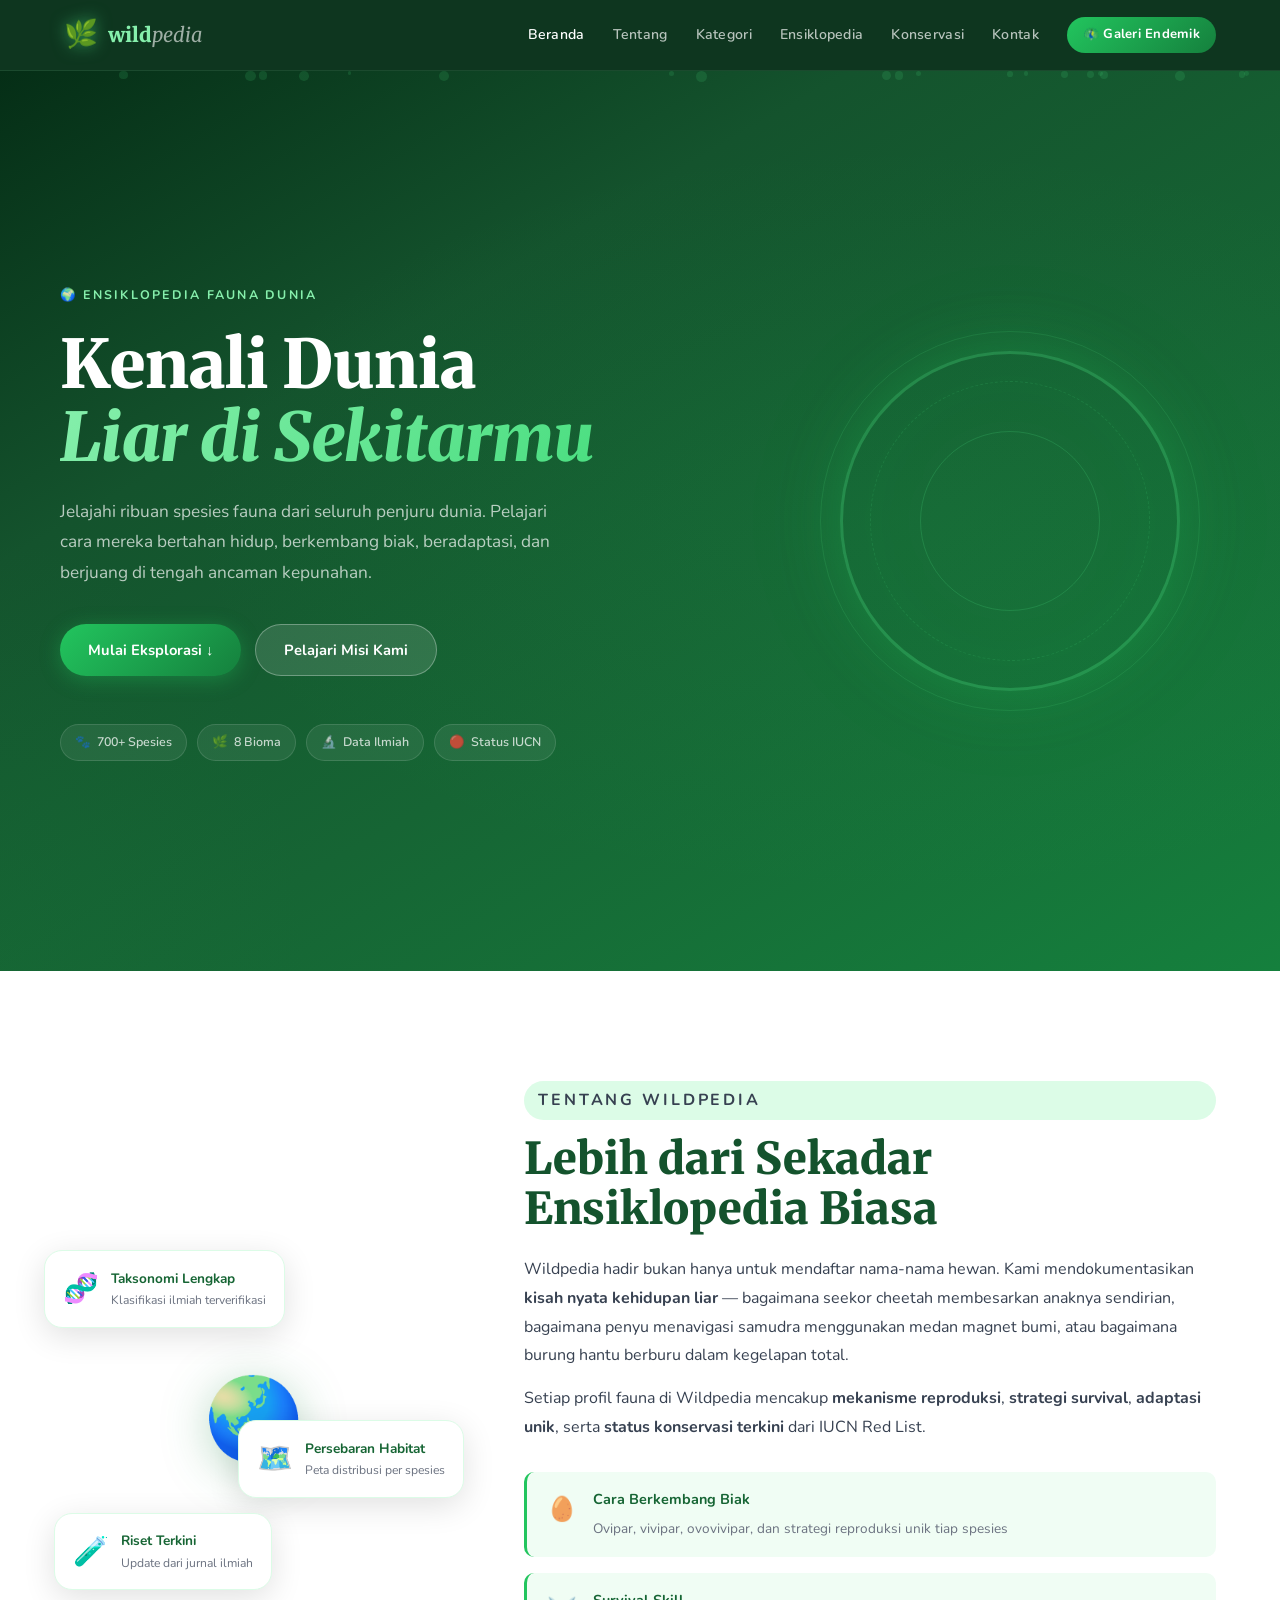
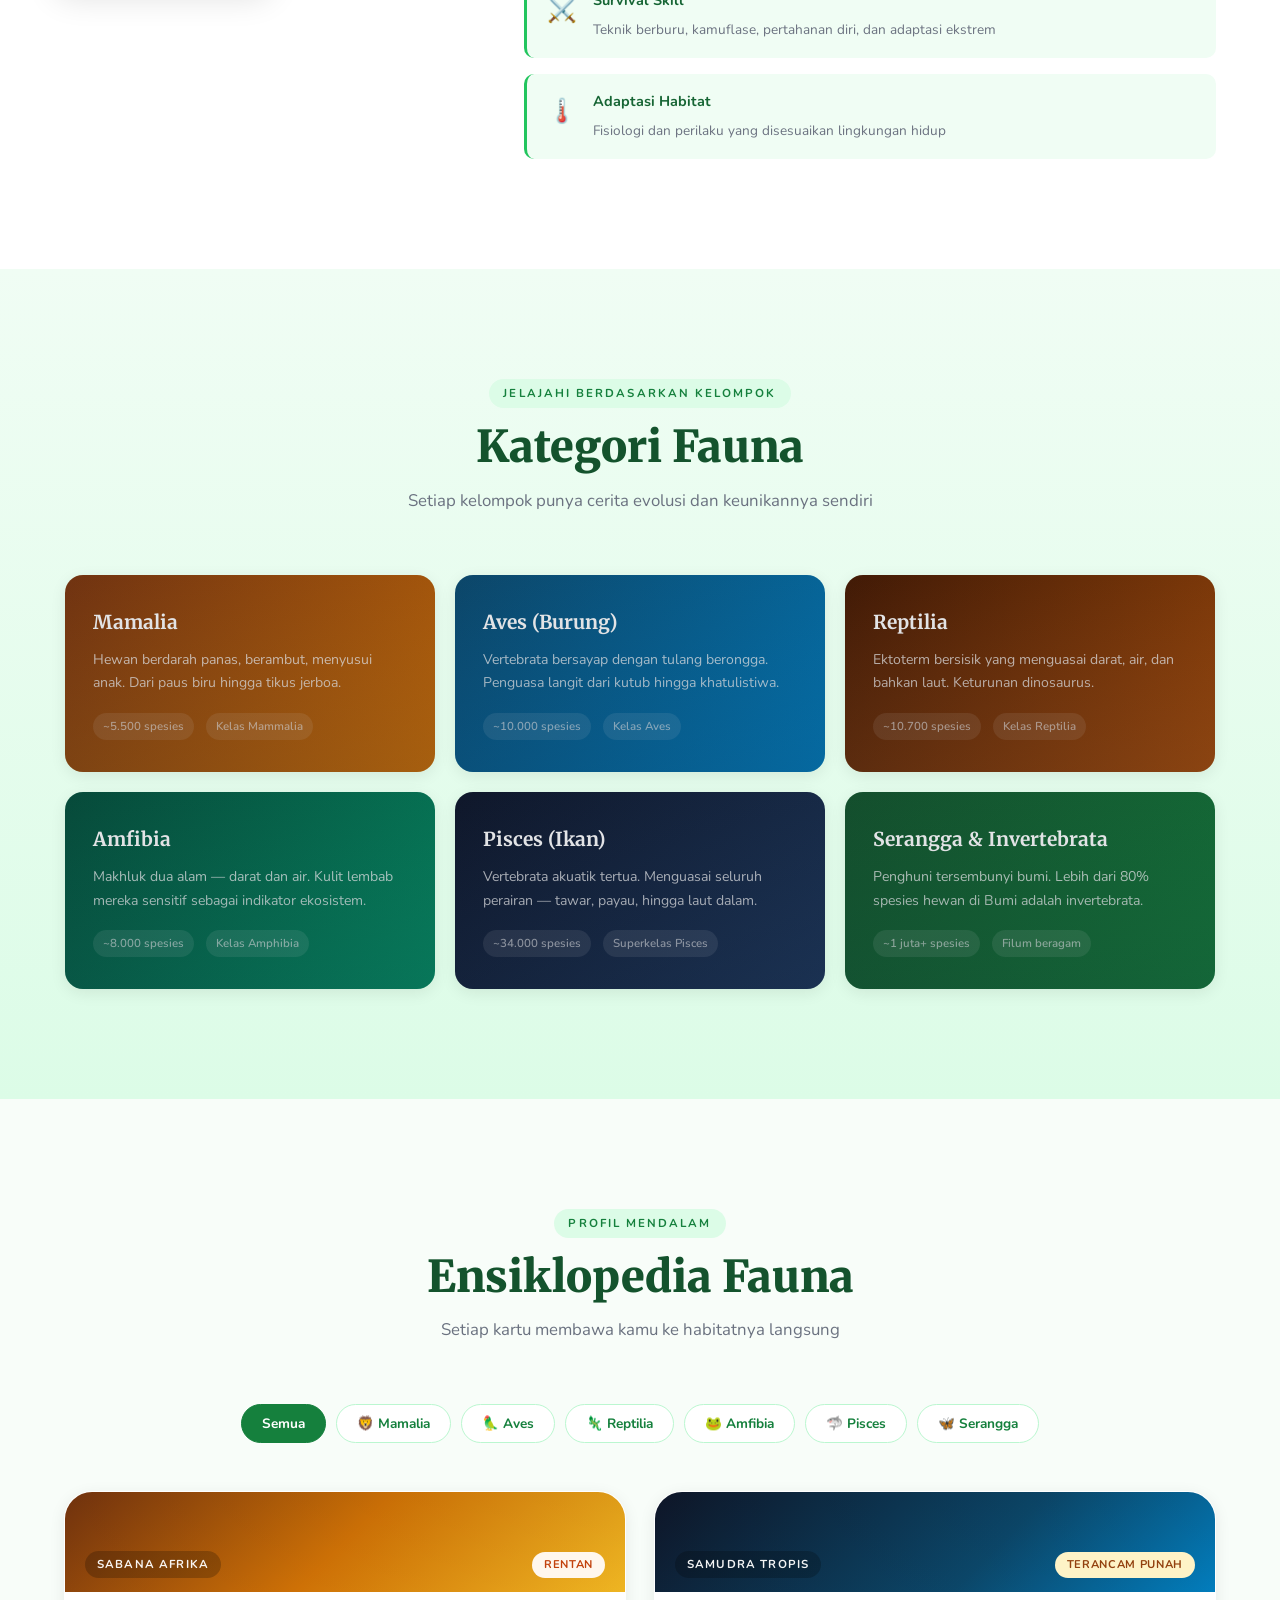
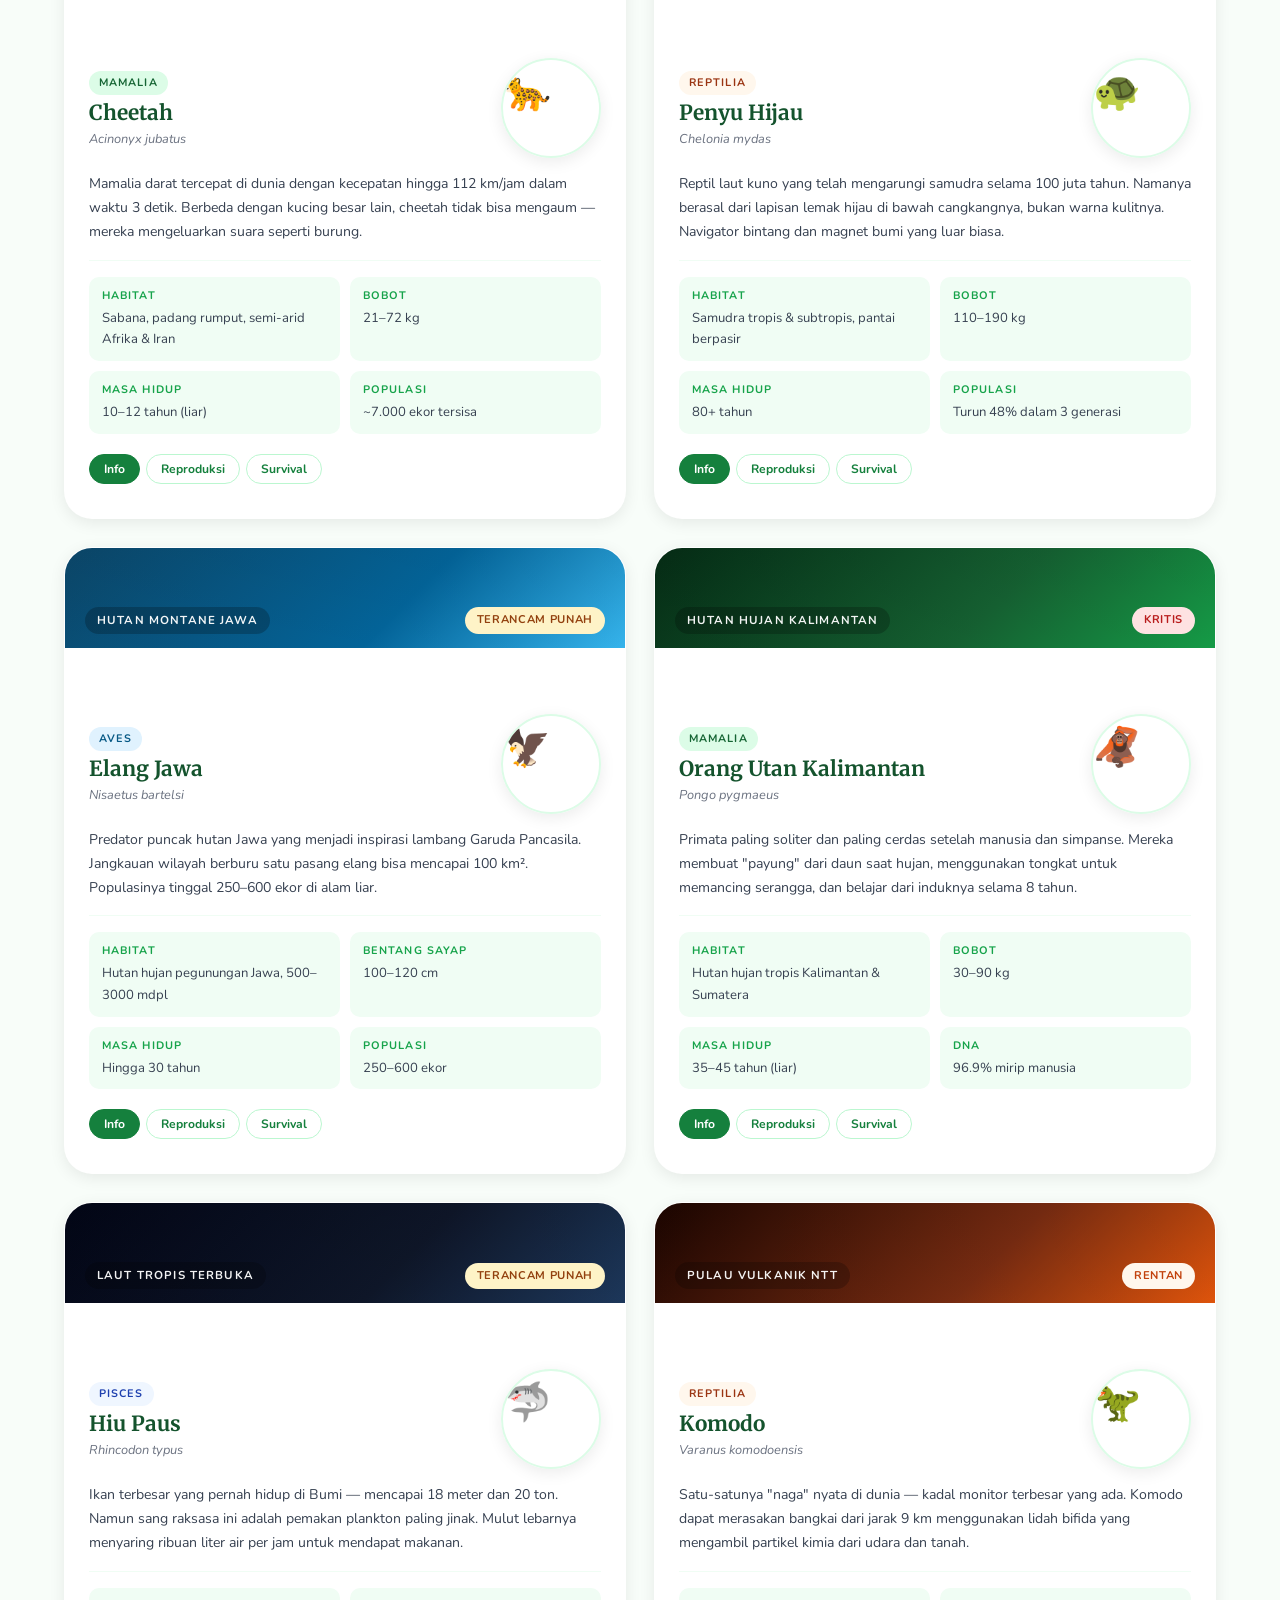
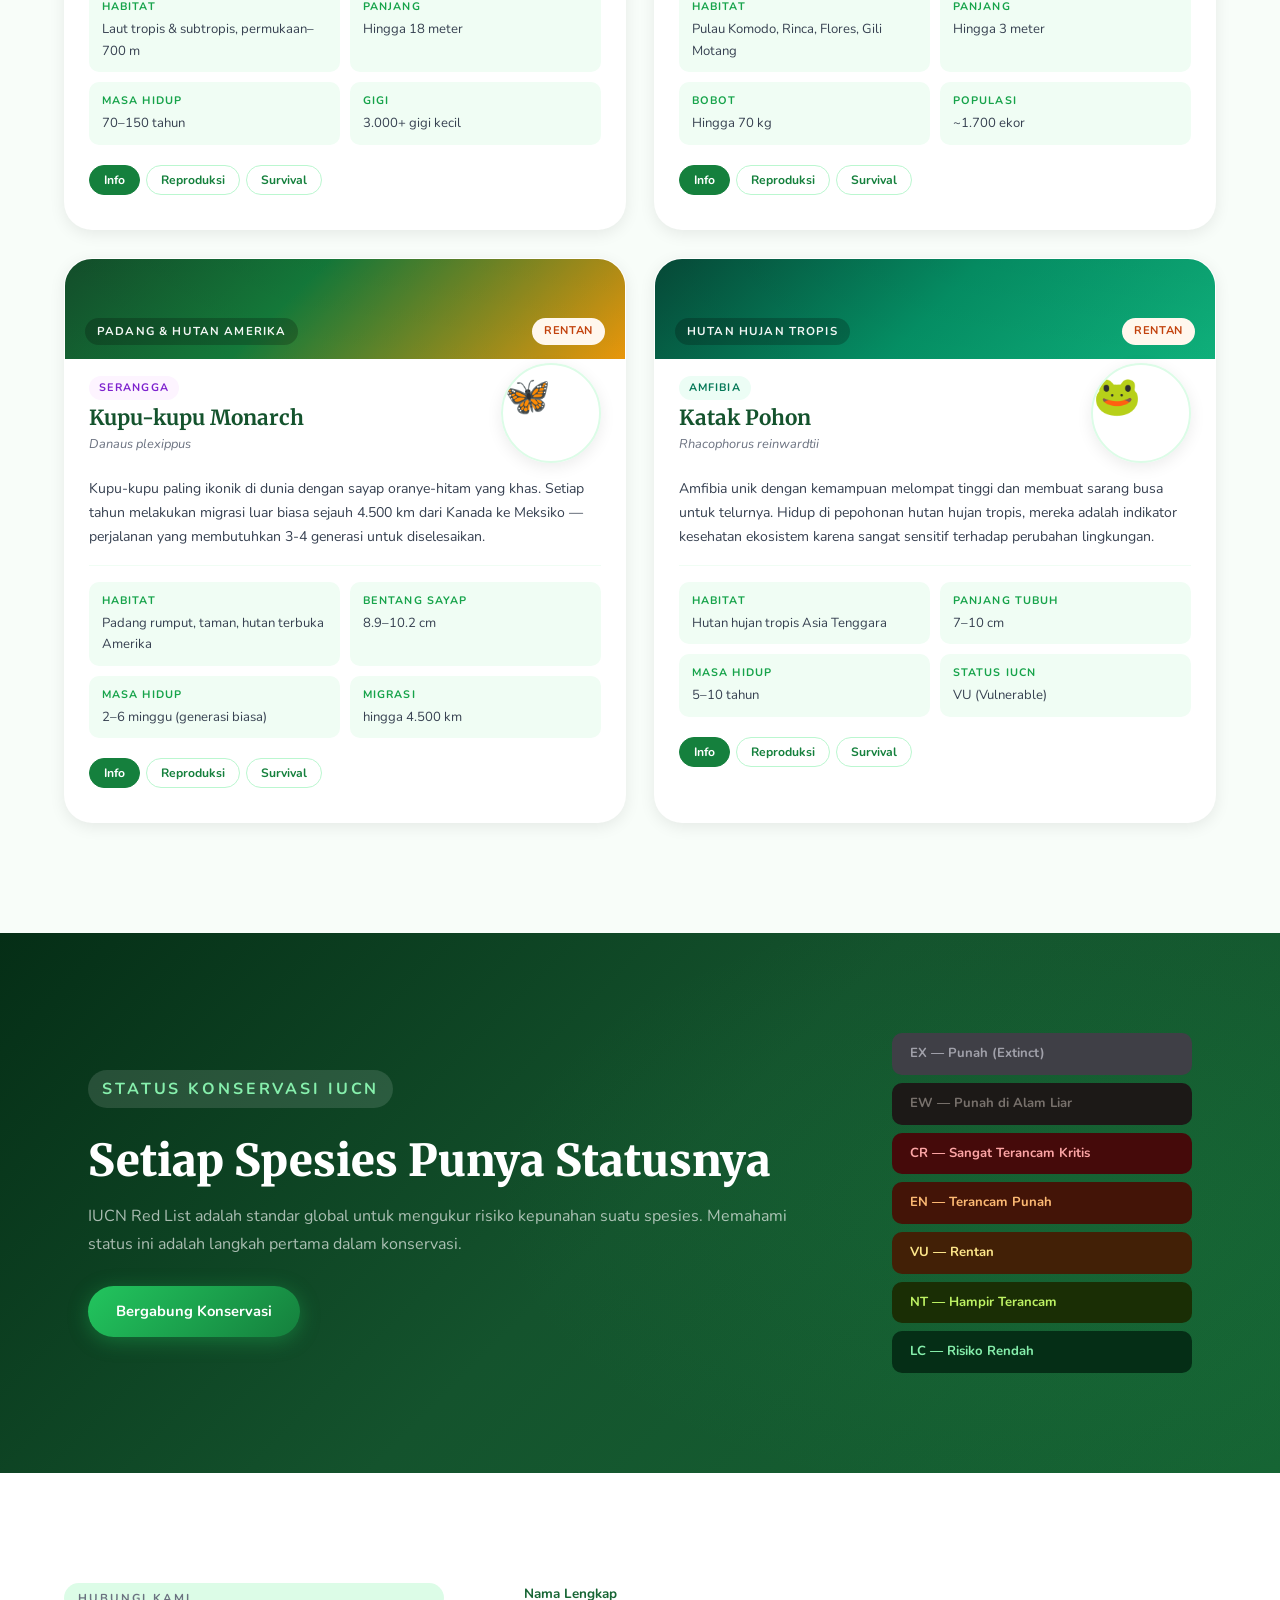
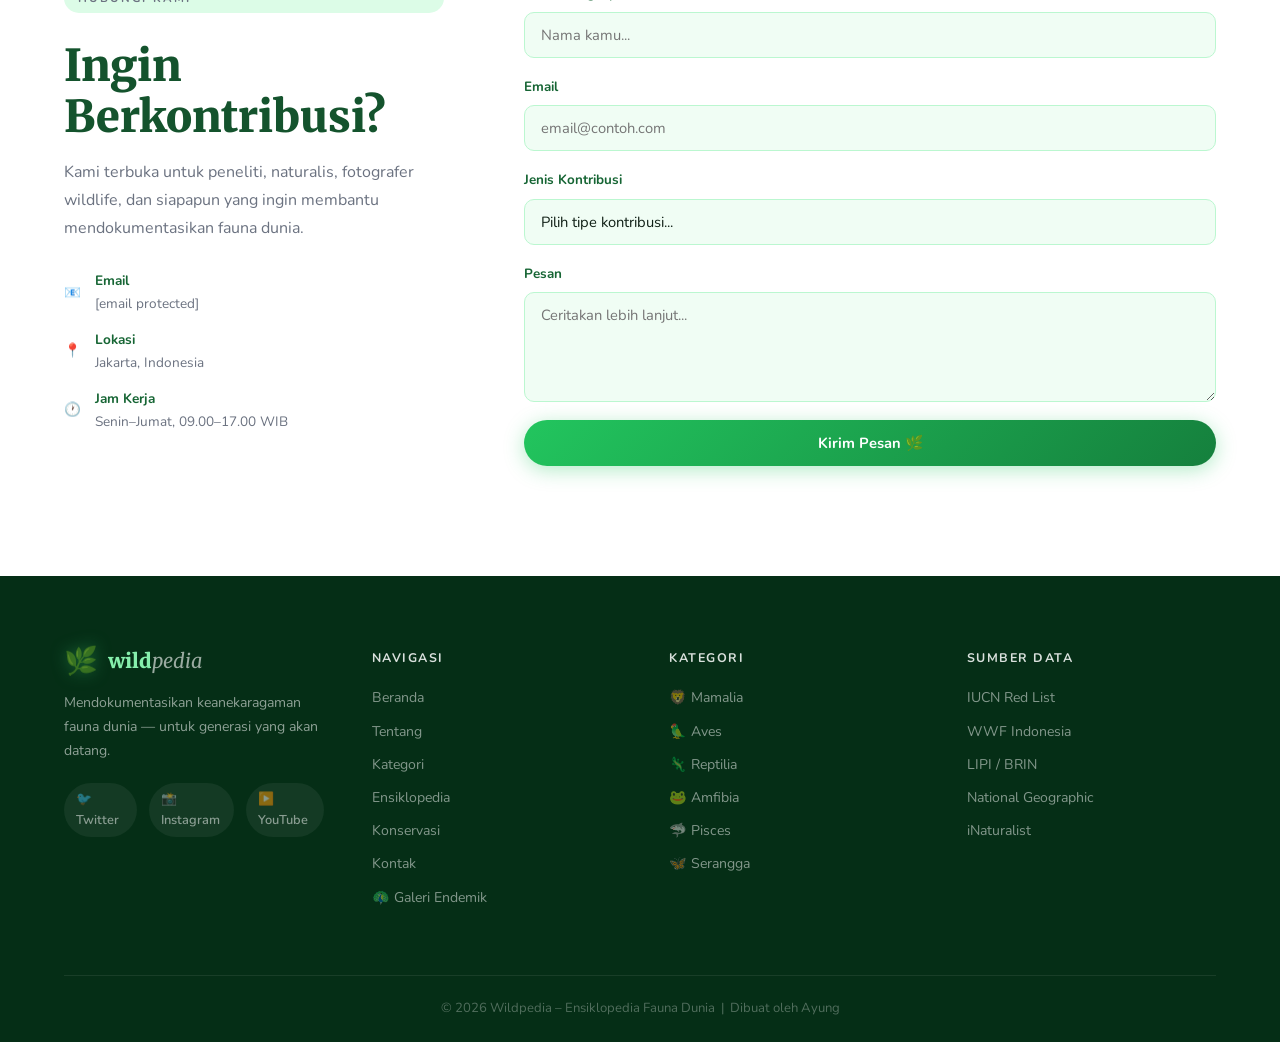
==== commit 798a0f6e: "Fix image paths for various animal categories" ====
--- a/index.html
+++ b/index.html
@@ -157,7 +157,7 @@
           <article class="cat-card biome-savanna" data-filter="mamalia" style="cursor:pointer">
             <div class="cat-bg-art">🌾</div>
             <div class="cat-body">
-              <div class="cat-emoji"><img src="./kategori fauna/mamalia.png" alt="Siluet Mamalia" onerror="this.parentElement.innerHTML='🦁'"></div>
+              <div class="cat-emoji"><img src="./kategori-fauna/mamalia.png" alt="Siluet Mamalia" onerror="this.parentElement.innerHTML='🦁'"></div>
               <h3>Mamalia</h3>
               <p>Hewan berdarah panas, berambut, menyusui anak. Dari paus biru hingga tikus jerboa.</p>
               <div class="cat-stats">
@@ -170,7 +170,7 @@
           <article class="cat-card biome-sky" data-filter="aves" style="cursor:pointer">
             <div class="cat-bg-art">☁️</div>
             <div class="cat-body">
-              <div class="cat-emoji"><img src="./kategori fauna/Aves.jpeg" alt="Siluet Aves" onerror="this.parentElement.innerHTML='🦜'"></div>
+              <div class="cat-emoji"><img src="./kategori-fauna/aves.jpeg" alt="Siluet Aves" onerror="this.parentElement.innerHTML='🦜'"></div>
               <h3>Aves (Burung)</h3>
               <p>Vertebrata bersayap dengan tulang berongga. Penguasa langit dari kutub hingga khatulistiwa.</p>
               <div class="cat-stats">
@@ -183,7 +183,7 @@
           <article class="cat-card biome-desert" data-filter="reptilia" style="cursor:pointer">
             <div class="cat-bg-art">🏜️</div>
             <div class="cat-body">
-              <div class="cat-emoji"><img src="./kategori fauna/reptile.jpg" alt="Siluet Reptilia" onerror="this.parentElement.innerHTML='🦎'"></div>
+              <div class="cat-emoji"><img src="./kategori-fauna/reptile.jpg" alt="Siluet Reptilia" onerror="this.parentElement.innerHTML='🦎'"></div>
               <h3>Reptilia</h3>
               <p>Ektoterm bersisik yang menguasai darat, air, dan bahkan laut. Keturunan dinosaurus.</p>
               <div class="cat-stats">
@@ -196,7 +196,7 @@
           <article class="cat-card biome-wetland" data-filter="amfibia" style="cursor:pointer">
             <div class="cat-bg-art">🌊</div>
             <div class="cat-body">
-              <div class="cat-emoji"><img src="./kategori fauna/amfibia.jpg" alt="Siluet Amfibia" onerror="this.parentElement.innerHTML='🐸'"></div>
+              <div class="cat-emoji"><img src="./kategori-fauna/amfibia.jpg" alt="Siluet Amfibia" onerror="this.parentElement.innerHTML='🐸'"></div>
               <h3>Amfibia</h3>
               <p>Makhluk dua alam — darat dan air. Kulit lembab mereka sensitif sebagai indikator ekosistem.</p>
               <div class="cat-stats">
@@ -209,7 +209,7 @@
           <article class="cat-card biome-ocean" data-filter="pisces" style="cursor:pointer">
             <div class="cat-bg-art">🐠</div>
             <div class="cat-body">
-              <div class="cat-emoji"><img src="./kategori fauna/ikan(pisces).png" alt="Siluet Pisces" onerror="this.parentElement.innerHTML='🦈'"></div>
+              <div class="cat-emoji"><img src="./kategori-fauna/ikan-pisces.png" alt="Siluet Pisces" onerror="this.parentElement.innerHTML='🦈'"></div>
               <h3>Pisces (Ikan)</h3>
               <p>Vertebrata akuatik tertua. Menguasai seluruh perairan — tawar, payau, hingga laut dalam.</p>
               <div class="cat-stats">
@@ -222,7 +222,7 @@
           <article class="cat-card biome-forest" data-filter="serangga" style="cursor:pointer">
             <div class="cat-bg-art">🌳</div>
             <div class="cat-body">
-              <div class="cat-emoji"><img src="./kategori fauna/serangga.png" alt="Siluet Serangga" onerror="this.parentElement.innerHTML='🦋'"></div>
+              <div class="cat-emoji"><img src="./kategori-fauna/serangga.png" alt="Siluet Serangga" onerror="this.parentElement.innerHTML='🦋'"></div>
               <h3>Serangga & Invertebrata</h3>
               <p>Penghuni tersembunyi bumi. Lebih dari 80% spesies hewan di Bumi adalah invertebrata.</p>
               <div class="cat-stats">
@@ -828,4 +828,4 @@
 
   <script src="script.js"></script>
 </body>
-</html>+</html>
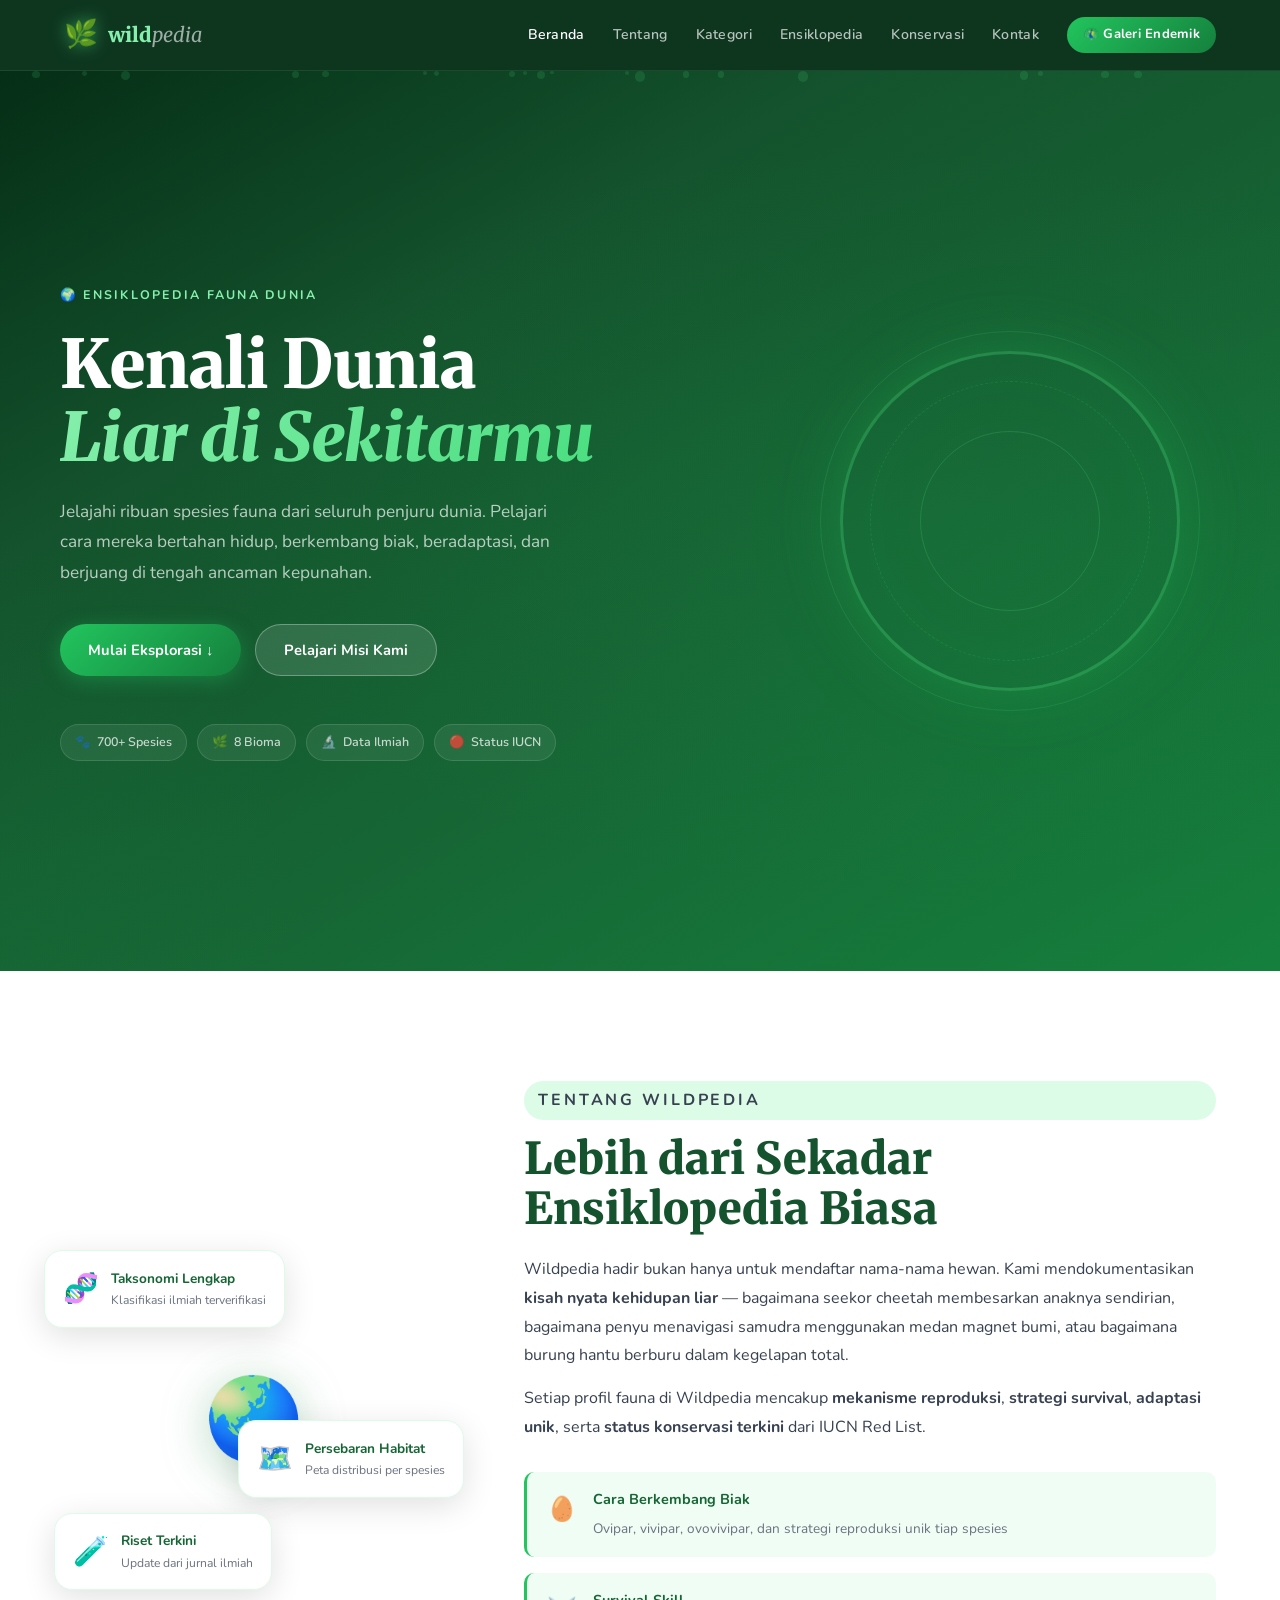
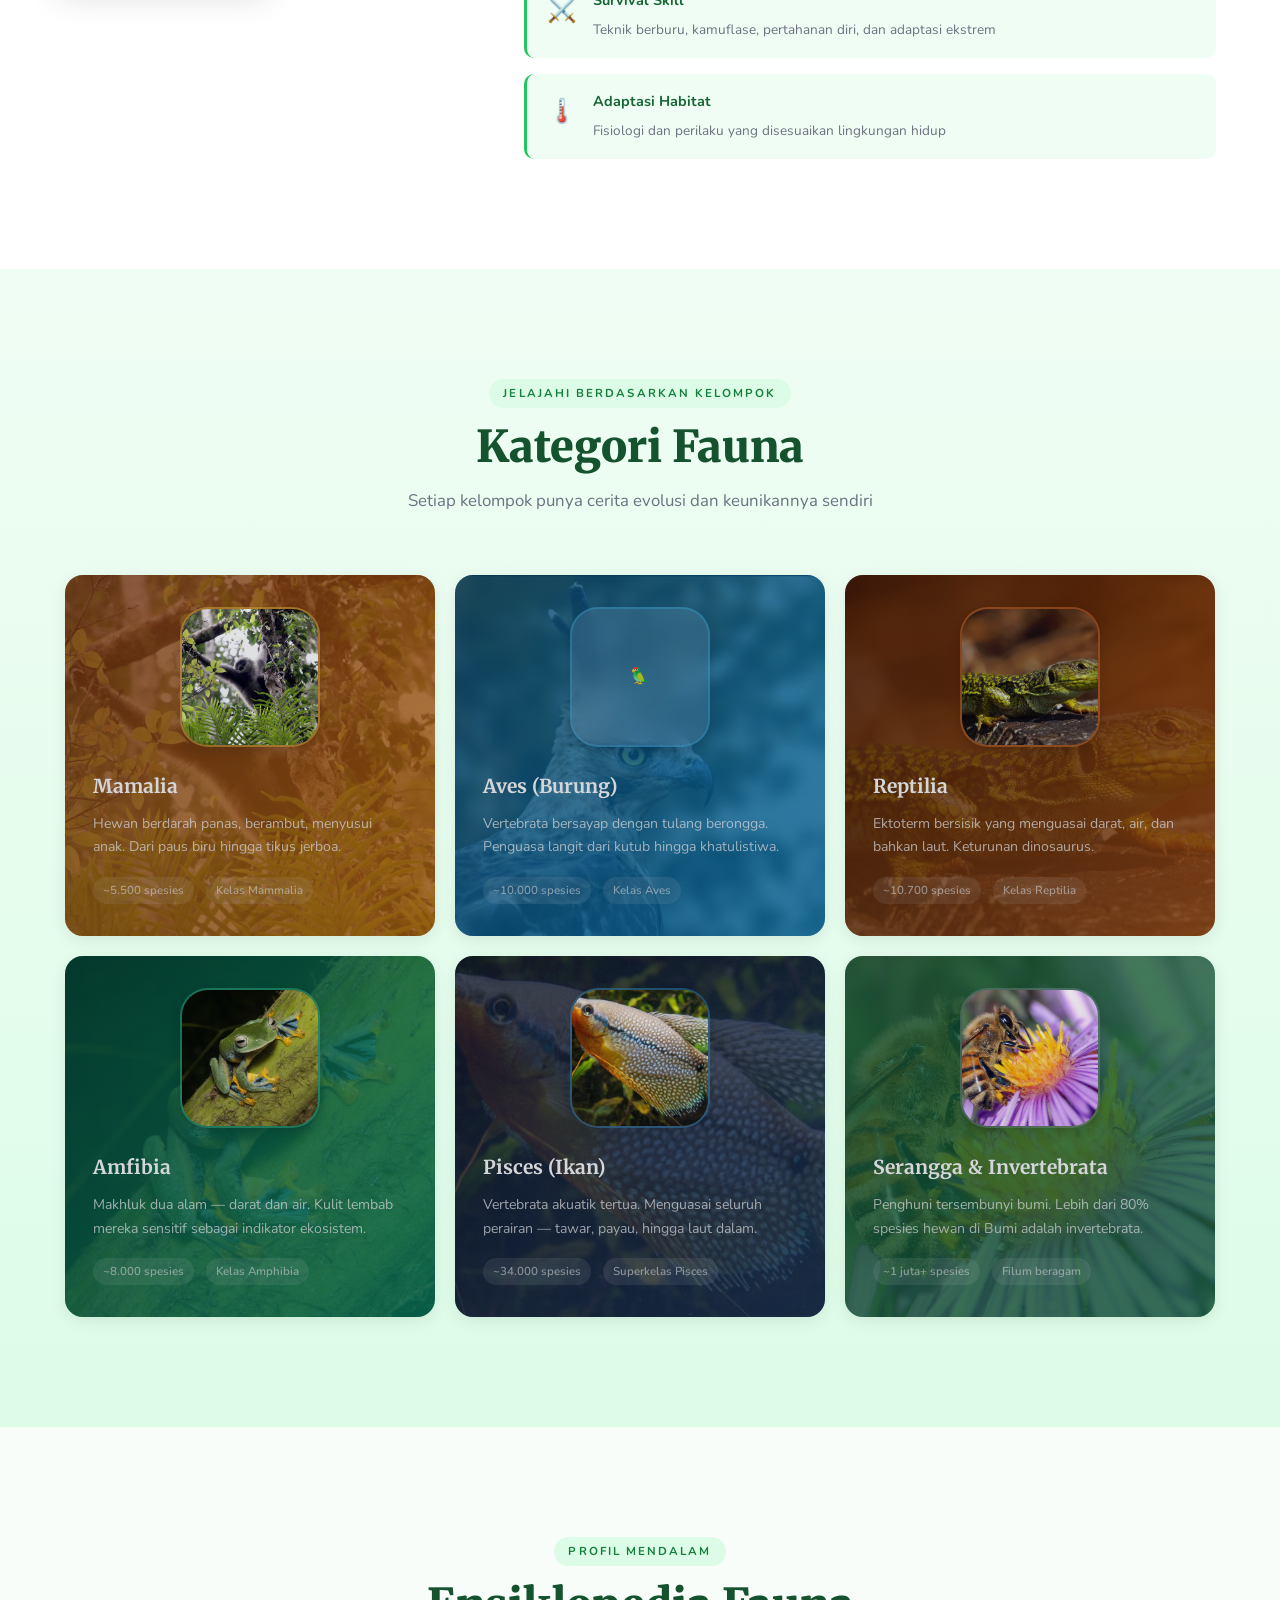
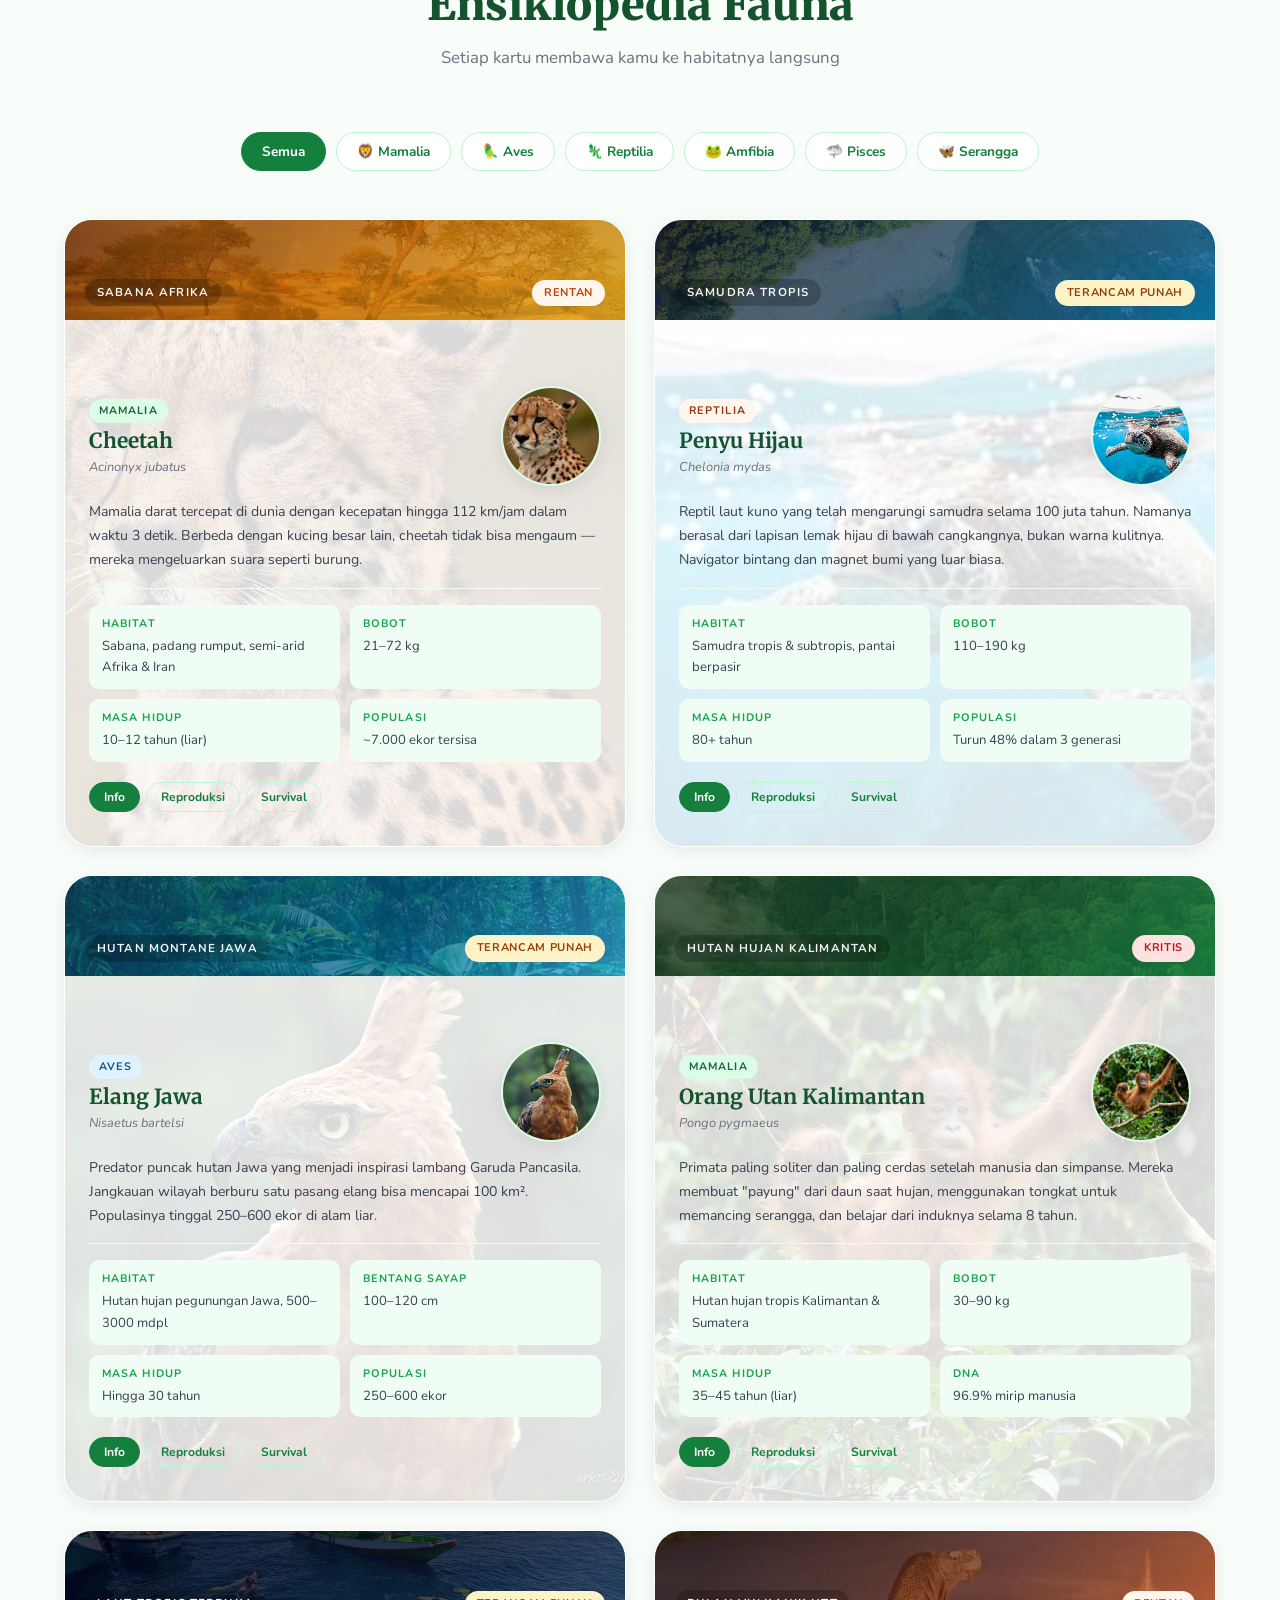
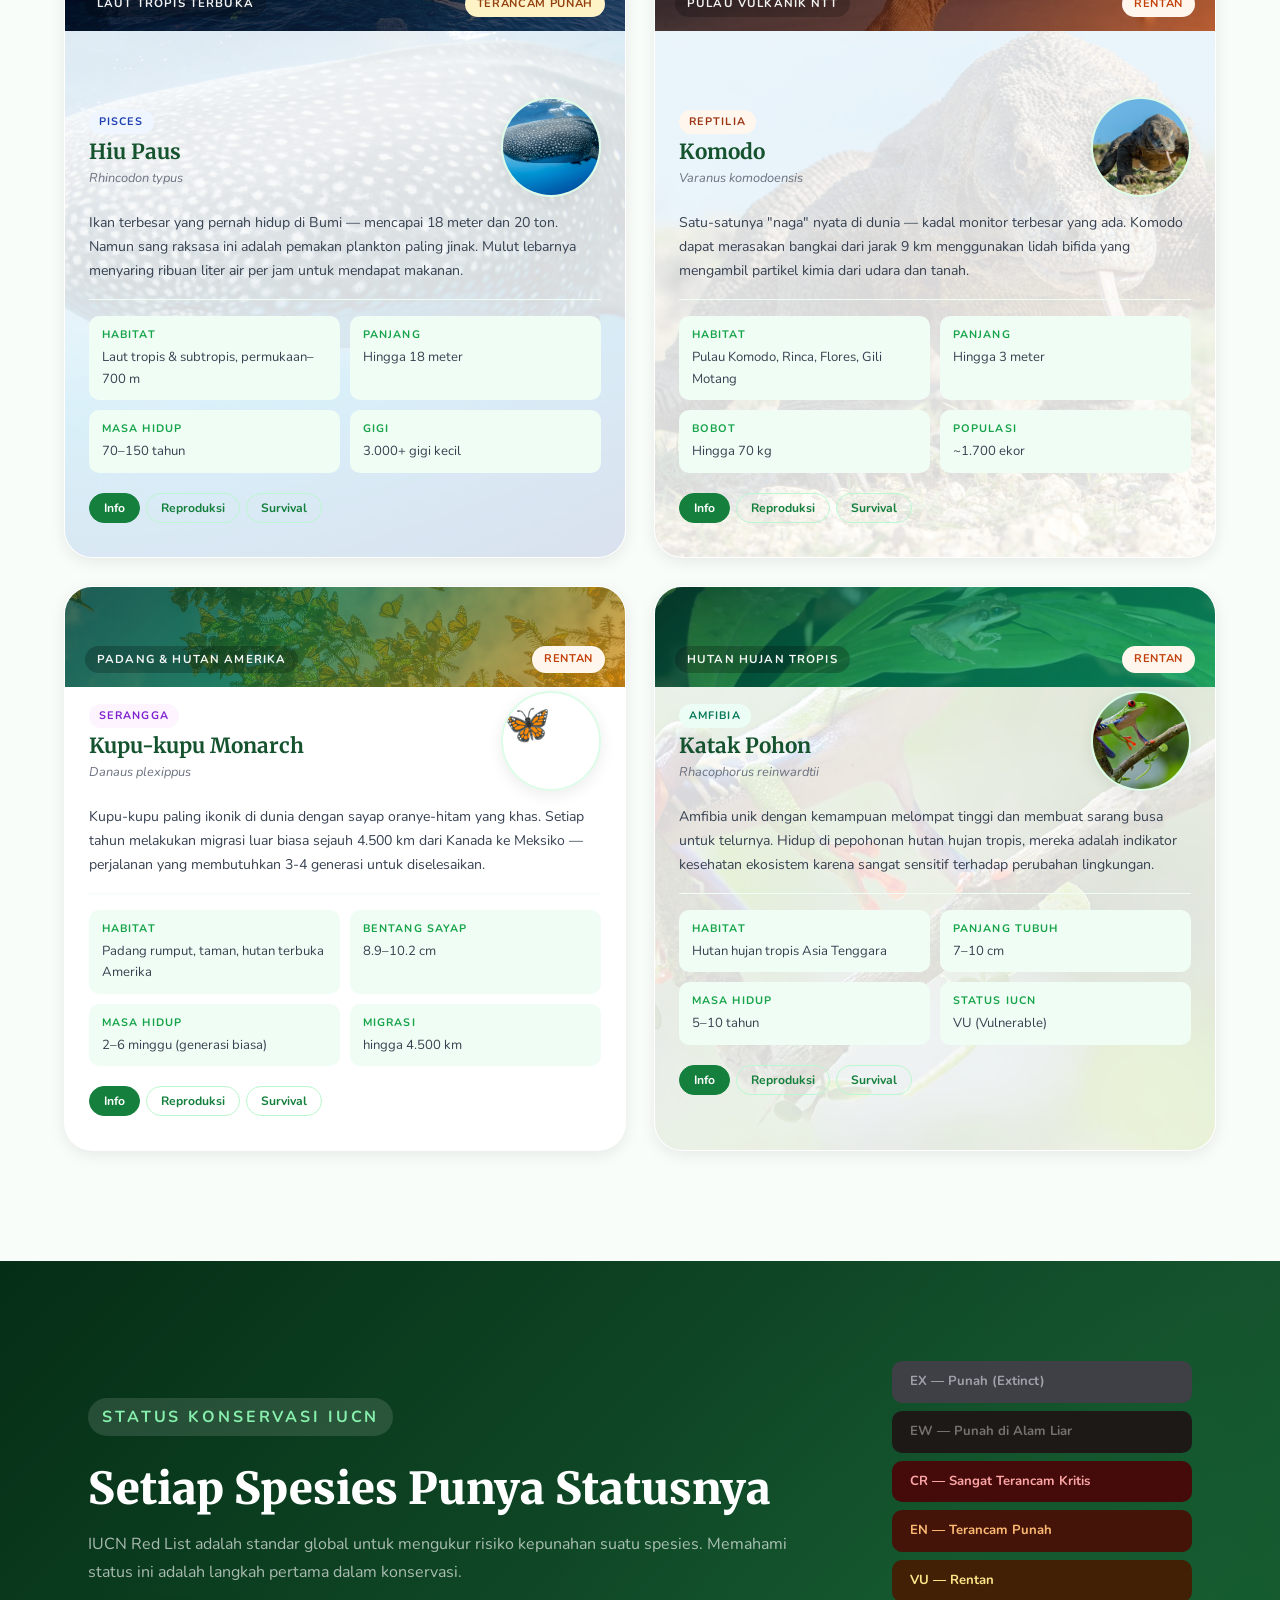
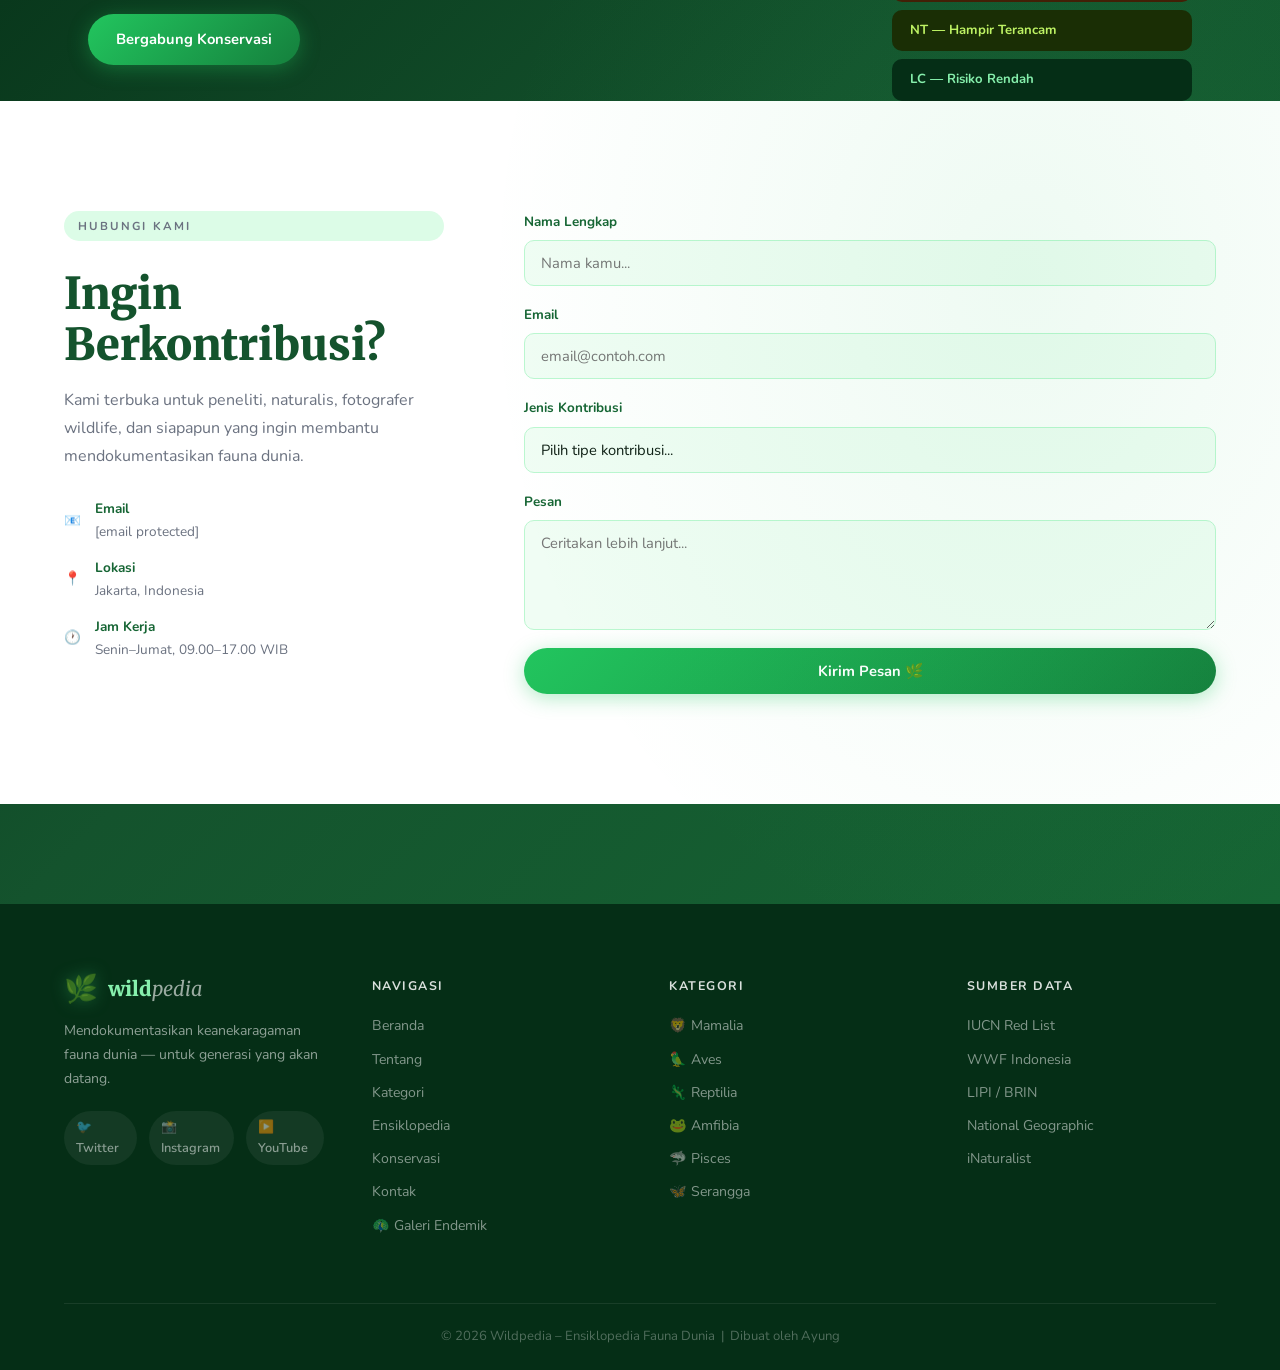
==== commit 80cb6b57: "Add files via upload" ====
--- a/index.html
+++ b/index.html
@@ -1,831 +1,830 @@
-<!DOCTYPE html>
-<html lang="id">
-<head>
-  <meta charset="UTF-8">
-  <meta name="viewport" content="width=device-width, initial-scale=1.0">
-  <title>Wildpedia – Ensiklopedia Fauna Dunia</title>
-  <link rel="stylesheet" href="style.css">
-  <link href="https://fonts.googleapis.com/css2?family=Merriweather:ital,wght@0,700;0,900;1,400&family=Nunito:wght@300;400;600;700&display=swap" rel="stylesheet">
-</head>
-<body>
-
-  <!-- ===== HEADER & NAVIGATION ===== -->
-  <header class="site-header" id="siteHeader">
-    <div class="header-inner">
-      <a href="#beranda" class="logo">
-        <div class="logo-mark">🌿</div>
-        <div class="logo-words">
-          <span class="logo-wild">wild</span><span class="logo-pedia">pedia</span>
-        </div>
-      </a>
-      <nav class="main-nav" id="mainNav">
-        <a href="#beranda">Beranda</a>
-        <a href="#tentang">Tentang</a>
-        <a href="#kategori">Kategori</a>
-        <a href="#fauna">Ensiklopedia</a>
-        <a href="#konservasi">Konservasi</a>
-        <a href="#kontak">Kontak</a>
-        <a href="portfolio.html" class="nav-galeri">🦚 Galeri Endemik</a>
-      </nav>
-      <button class="hamburger" id="hamburgerBtn" aria-label="Buka Menu">
-        <span></span><span></span><span></span>
-      </button>
-    </div>
-  </header>
-
-  <main>
-
-    <!-- ===== HERO SECTION ===== -->
-    <section class="hero" id="beranda">
-      <div class="hero-particles" id="heroParticles"></div>
-      <div class="hero-overlay"></div>
-      <div class="hero-content">
-        <span class="hero-eyebrow">🌍 Ensiklopedia Fauna Dunia</span>
-        <h1 class="hero-title">
-          Kenali Dunia<br>
-          <em>Liar di Sekitarmu</em>
-        </h1>
-        <p class="hero-lead">
-          Jelajahi ribuan spesies fauna dari seluruh penjuru dunia. Pelajari cara mereka bertahan hidup,
-          berkembang biak, beradaptasi, dan berjuang di tengah ancaman kepunahan.
-        </p>
-        <div class="hero-actions">
-          <a href="#fauna" class="btn btn-glow">Mulai Eksplorasi ↓</a>
-          <a href="#tentang" class="btn btn-ghost">Pelajari Misi Kami</a>
-        </div>
-        <div class="hero-badges">
-          <div class="badge"><span>🐾</span> 700+ Spesies</div>
-          <div class="badge"><span>🌿</span> 8 Bioma</div>
-          <div class="badge"><span>🔬</span> Data Ilmiah</div>
-          <div class="badge"><span>🔴</span> Status IUCN</div>
-        </div>
-      </div>
-      <div class="hero-visual">
-        <div class="hero-ring ring-1"></div>
-        <div class="hero-ring ring-2"></div>
-        <div class="hero-ring ring-3"></div>
-        <div class="hero-animal-icon">
-          <img src="https://upload.wikimedia.org/wikipedia/commons/thumb/1/11/Cheetah_at_the_Smithsonian%27s_National_Zoo_%2825036104968%29.jpg/800px-Cheetah_at_the_Smithsonian%27s_National_Zoo_%2825036104968%29.jpg" 
-               alt="Satwa Liar" class="hero-wildlife-img"
-               onerror="this.style.display='none'">
-        </div>
-      </div>
-    </section>
-
-    <!-- ===== TENTANG SECTION ===== -->
-    <section class="about" id="tentang">
-      <div class="container">
-        <div class="about-layout">
-          <div class="about-visual">
-            <div class="about-card-stack">
-              <div class="about-mini-card amc-1">
-                <span class="amc-icon">🧬</span>
-                <div>
-                  <strong>Taksonomi Lengkap</strong>
-                  <p>Klasifikasi ilmiah terverifikasi</p>
-                </div>
-              </div>
-              <div class="about-mini-card amc-2">
-                <span class="amc-icon">🗺️</span>
-                <div>
-                  <strong>Persebaran Habitat</strong>
-                  <p>Peta distribusi per spesies</p>
-                </div>
-              </div>
-              <div class="about-mini-card amc-3">
-                <span class="amc-icon">🧪</span>
-                <div>
-                  <strong>Riset Terkini</strong>
-                  <p>Update dari jurnal ilmiah</p>
-                </div>
-              </div>
-              <div class="about-center-icon">🌏</div>
-            </div>
-          </div>
-          <div class="about-text">
-            <p class="tag-label">Tentang Wildpedia</p>
-            <h2 class="heading-2">Lebih dari Sekadar<br>Ensiklopedia Biasa</h2>
-            <p>
-              Wildpedia hadir bukan hanya untuk mendaftar nama-nama hewan. Kami mendokumentasikan
-              <strong>kisah nyata kehidupan liar</strong> — bagaimana seekor cheetah membesarkan anaknya sendirian,
-              bagaimana penyu menavigasi samudra menggunakan medan magnet bumi, atau bagaimana burung hantu
-              berburu dalam kegelapan total.
-            </p>
-            <p>
-              Setiap profil fauna di Wildpedia mencakup <strong>mekanisme reproduksi</strong>,
-              <strong>strategi survival</strong>, <strong>adaptasi unik</strong>, serta
-              <strong>status konservasi terkini</strong> dari IUCN Red List.
-            </p>
-            <div class="about-features">
-              <div class="af-item">
-                <div class="af-icon">🥚</div>
-                <div>
-                  <strong>Cara Berkembang Biak</strong>
-                  <span>Ovipar, vivipar, ovovivipar, dan strategi reproduksi unik tiap spesies</span>
-                </div>
-              </div>
-              <div class="af-item">
-                <div class="af-icon">⚔️</div>
-                <div>
-                  <strong>Survival Skill</strong>
-                  <span>Teknik berburu, kamuflase, pertahanan diri, dan adaptasi ekstrem</span>
-                </div>
-              </div>
-              <div class="af-item">
-                <div class="af-icon">🌡️</div>
-                <div>
-                  <strong>Adaptasi Habitat</strong>
-                  <span>Fisiologi dan perilaku yang disesuaikan lingkungan hidup</span>
-                </div>
-              </div>
-            </div>
-          </div>
-        </div>
-      </div>
-    </section>
-
-    <!-- ===== KATEGORI SECTION ===== -->
-    <section class="categories" id="kategori">
-      <div class="container">
-        <div class="section-head">
-          <p class="tag-label">Jelajahi Berdasarkan Kelompok</p>
-          <h2 class="heading-2">Kategori Fauna</h2>
-          <p class="section-sub">Setiap kelompok punya cerita evolusi dan keunikannya sendiri</p>
-        </div>
-        <div class="cat-grid">
-
-          <article class="cat-card biome-savanna" data-filter="mamalia" style="cursor:pointer">
-            <div class="cat-bg-art">🌾</div>
-            <div class="cat-body">
-              <div class="cat-emoji"><img src="./kategori-fauna/mamalia.png" alt="Siluet Mamalia" onerror="this.parentElement.innerHTML='🦁'"></div>
-              <h3>Mamalia</h3>
-              <p>Hewan berdarah panas, berambut, menyusui anak. Dari paus biru hingga tikus jerboa.</p>
-              <div class="cat-stats">
-                <span>~5.500 spesies</span>
-                <span>Kelas Mammalia</span>
-              </div>
-            </div>
-          </article>
-
-          <article class="cat-card biome-sky" data-filter="aves" style="cursor:pointer">
-            <div class="cat-bg-art">☁️</div>
-            <div class="cat-body">
-              <div class="cat-emoji"><img src="./kategori-fauna/aves.jpeg" alt="Siluet Aves" onerror="this.parentElement.innerHTML='🦜'"></div>
-              <h3>Aves (Burung)</h3>
-              <p>Vertebrata bersayap dengan tulang berongga. Penguasa langit dari kutub hingga khatulistiwa.</p>
-              <div class="cat-stats">
-                <span>~10.000 spesies</span>
-                <span>Kelas Aves</span>
-              </div>
-            </div>
-          </article>
-
-          <article class="cat-card biome-desert" data-filter="reptilia" style="cursor:pointer">
-            <div class="cat-bg-art">🏜️</div>
-            <div class="cat-body">
-              <div class="cat-emoji"><img src="./kategori-fauna/reptile.jpg" alt="Siluet Reptilia" onerror="this.parentElement.innerHTML='🦎'"></div>
-              <h3>Reptilia</h3>
-              <p>Ektoterm bersisik yang menguasai darat, air, dan bahkan laut. Keturunan dinosaurus.</p>
-              <div class="cat-stats">
-                <span>~10.700 spesies</span>
-                <span>Kelas Reptilia</span>
-              </div>
-            </div>
-          </article>
-
-          <article class="cat-card biome-wetland" data-filter="amfibia" style="cursor:pointer">
-            <div class="cat-bg-art">🌊</div>
-            <div class="cat-body">
-              <div class="cat-emoji"><img src="./kategori-fauna/amfibia.jpg" alt="Siluet Amfibia" onerror="this.parentElement.innerHTML='🐸'"></div>
-              <h3>Amfibia</h3>
-              <p>Makhluk dua alam — darat dan air. Kulit lembab mereka sensitif sebagai indikator ekosistem.</p>
-              <div class="cat-stats">
-                <span>~8.000 spesies</span>
-                <span>Kelas Amphibia</span>
-              </div>
-            </div>
-          </article>
-
-          <article class="cat-card biome-ocean" data-filter="pisces" style="cursor:pointer">
-            <div class="cat-bg-art">🐠</div>
-            <div class="cat-body">
-              <div class="cat-emoji"><img src="./kategori-fauna/ikan-pisces.png" alt="Siluet Pisces" onerror="this.parentElement.innerHTML='🦈'"></div>
-              <h3>Pisces (Ikan)</h3>
-              <p>Vertebrata akuatik tertua. Menguasai seluruh perairan — tawar, payau, hingga laut dalam.</p>
-              <div class="cat-stats">
-                <span>~34.000 spesies</span>
-                <span>Superkelas Pisces</span>
-              </div>
-            </div>
-          </article>
-
-          <article class="cat-card biome-forest" data-filter="serangga" style="cursor:pointer">
-            <div class="cat-bg-art">🌳</div>
-            <div class="cat-body">
-              <div class="cat-emoji"><img src="./kategori-fauna/serangga.png" alt="Siluet Serangga" onerror="this.parentElement.innerHTML='🦋'"></div>
-              <h3>Serangga & Invertebrata</h3>
-              <p>Penghuni tersembunyi bumi. Lebih dari 80% spesies hewan di Bumi adalah invertebrata.</p>
-              <div class="cat-stats">
-                <span>~1 juta+ spesies</span>
-                <span>Filum beragam</span>
-              </div>
-            </div>
-          </article>
-
-        </div>
-      </div>
-    </section>
-
-    <!-- ===== ENSIKLOPEDIA FAUNA ===== -->
-    <section class="encyclopedia" id="fauna">
-      <div class="container">
-        <div class="section-head">
-          <p class="tag-label">Profil Mendalam</p>
-          <h2 class="heading-2">Ensiklopedia Fauna</h2>
-          <p class="section-sub">Setiap kartu membawa kamu ke habitatnya langsung</p>
-        </div>
-
-        <!-- FILTER TAB -->
-        <div class="filter-tabs" id="filterTabs">
-          <button class="ftab active" data-filter="all">Semua</button>
-          <button class="ftab" data-filter="mamalia">🦁 Mamalia</button>
-          <button class="ftab" data-filter="aves">🦜 Aves</button>
-          <button class="ftab" data-filter="reptilia">🦎 Reptilia</button>
-          <button class="ftab" data-filter="amfibia">🐸 Amfibia</button>
-          <button class="ftab" data-filter="pisces">🦈 Pisces</button>
-          <button class="ftab" data-filter="serangga">🦋 Serangga</button>
-        </div>
-
-        <div class="fauna-grid" id="faunaGrid">
-
-          <!-- CHEETAH — Savanna -->
-          <article class="fauna-card theme-savanna" data-group="mamalia">
-            <div class="fc-habitat">
-              <div class="fc-habitat-art"></div>
-              <span class="fc-biome">Sabana Afrika</span>
-              <span class="fc-status vuln">Rentan</span>
-            </div>
-            <div class="fc-silhouette">
-              <svg viewBox="0 0 200 80" xmlns="http://www.w3.org/2000/svg">
-                <path d="M20,60 Q30,30 50,35 Q60,20 75,25 Q85,15 95,20 Q110,10 125,22 Q135,18 145,28 Q158,25 165,38 Q175,35 180,48 Q185,55 178,60 Q170,65 160,58 Q150,65 140,58 Q125,68 110,58 Q95,68 80,58 Q65,68 50,60 Q35,68 20,60 Z M85,20 Q90,10 98,15 M125,22 Q130,12 138,18" fill="rgba(255,255,255,0.12)" stroke="rgba(255,255,255,0.25)" stroke-width="1.5"/>
-                <circle cx="170" cy="42" r="8" fill="rgba(255,255,255,0.12)" stroke="rgba(255,255,255,0.25)" stroke-width="1.5"/>
-                <path d="M160,58 L155,72 M170,58 L168,73 M140,58 L136,72 M50,60 L46,73 M35,62 L32,75" stroke="rgba(255,255,255,0.25)" stroke-width="2" fill="none"/>
-                <path d="M175,38 Q185,30 188,25 Q182,28 178,35" fill="rgba(255,255,255,0.15)" stroke="rgba(255,255,255,0.2)" stroke-width="1"/>
-              </svg>
-            </div>
-            <div class="fc-body">
-              <div class="fc-header">
-                <div>
-                  <span class="fc-group-tag mamalia">Mamalia</span>
-                  <h3 class="fc-name">Cheetah</h3>
-                  <em class="fc-latin">Acinonyx jubatus</em>
-                </div>
-                <div class="fc-icon"><img src="./images/cheetah.jpg" alt="Cheetah" onerror="this.parentElement.innerHTML='🐆'"></div>
-              </div>
-              <p class="fc-desc">Mamalia darat tercepat di dunia dengan kecepatan hingga 112 km/jam dalam waktu 3 detik. Berbeda dengan kucing besar lain, cheetah tidak bisa mengaum — mereka mengeluarkan suara seperti burung.</p>
-              <div class="fc-tabs">
-                <div class="fc-tab-content active" id="cheetah-info">
-                  <div class="fc-fact-row">
-                    <div class="fc-fact"><span class="ff-label">Habitat</span><span>Sabana, padang rumput, semi-arid Afrika & Iran</span></div>
-                    <div class="fc-fact"><span class="ff-label">Bobot</span><span>21–72 kg</span></div>
-                    <div class="fc-fact"><span class="ff-label">Masa Hidup</span><span>10–12 tahun (liar)</span></div>
-                    <div class="fc-fact"><span class="ff-label">Populasi</span><span>~7.000 ekor tersisa</span></div>
-                  </div>
-                </div>
-                <div class="fc-tab-content" id="cheetah-repro">
-                  <div class="fc-detail-block">
-                    <p><strong>🥚 Reproduksi:</strong> Vivipar. Betina melahirkan 3–5 anak setelah gestasi 90–95 hari. Anak cheetah lahir buta dan berbulu abu-abu tebal (disebut mantle) yang diduga sebagai kamuflase dari predator. Betina membesarkan anak <em>sendirian</em> tanpa bantuan jantan, berpindah sarang setiap beberapa hari untuk menghindari singa dan leopard.</p>
-                  </div>
-                </div>
-                <div class="fc-tab-content" id="cheetah-survival">
-                  <div class="fc-detail-block">
-                    <p><strong>⚔️ Survival Skill:</strong> Cheetah berburu menggunakan <em>penglihatan</em>, bukan penciuman. Mereka mengincar mangsa, menyelinap dekat (hingga 50–60 m), lalu mengejar. Cakar semi-retractable memberi cengkeraman seperti sepatu spike. Tulang belakang fleksibel memungkinkan langkah 7–8 meter per stride. Namun cheetah sering kehilangan mangsanya pada singa atau hyena — mereka terlalu lelah setelah mengejar untuk melawan.</p>
-                  </div>
-                </div>
-              </div>
-              <div class="fc-tab-buttons" data-animal="cheetah">
-                <button class="ftb active" data-tab="cheetah-info">Info</button>
-                <button class="ftb" data-tab="cheetah-repro">Reproduksi</button>
-                <button class="ftb" data-tab="cheetah-survival">Survival</button>
-              </div>
-            </div>
-          </article>
-
-          <!-- PENYU HIJAU — Laut -->
-          <article class="fauna-card theme-ocean" data-group="reptilia">
-            <div class="fc-habitat">
-              <div class="fc-habitat-art"></div>
-              <span class="fc-biome">Samudra Tropis</span>
-              <span class="fc-status end">Terancam Punah</span>
-            </div>
-            <div class="fc-silhouette">
-              <svg viewBox="0 0 200 80" xmlns="http://www.w3.org/2000/svg">
-                <ellipse cx="100" cy="45" rx="55" ry="28" fill="rgba(255,255,255,0.12)" stroke="rgba(255,255,255,0.25)" stroke-width="1.5"/>
-                <ellipse cx="100" cy="45" rx="40" ry="20" fill="none" stroke="rgba(255,255,255,0.15)" stroke-width="1"/>
-                <path d="M100,45 L100,25 M100,45 L80,35 M100,45 L120,35 M100,45 L75,50 M100,45 L125,50" stroke="rgba(255,255,255,0.15)" stroke-width="1"/>
-                <ellipse cx="100" cy="20" rx="10" ry="7" fill="rgba(255,255,255,0.12)" stroke="rgba(255,255,255,0.25)" stroke-width="1.5"/>
-                <path d="M55,40 Q35,32 25,38 Q32,44 45,48" fill="rgba(255,255,255,0.12)" stroke="rgba(255,255,255,0.2)" stroke-width="1.5"/>
-                <path d="M145,40 Q165,32 175,38 Q168,44 155,48" fill="rgba(255,255,255,0.12)" stroke="rgba(255,255,255,0.2)" stroke-width="1.5"/>
-                <path d="M65,65 Q60,72 55,70" stroke="rgba(255,255,255,0.2)" stroke-width="2" fill="none"/>
-                <path d="M135,65 Q140,72 145,70" stroke="rgba(255,255,255,0.2)" stroke-width="2" fill="none"/>
-              </svg>
-            </div>
-            <div class="fc-body">
-              <div class="fc-header">
-                <div>
-                  <span class="fc-group-tag reptilia">Reptilia</span>
-                  <h3 class="fc-name">Penyu Hijau</h3>
-                  <em class="fc-latin">Chelonia mydas</em>
-                </div>
-                <div class="fc-icon"><img src="./images/greenturtle.jpeg" alt="Penyu Hijau" onerror="this.parentElement.innerHTML='🐢'"></div>
-              </div>
-              <p class="fc-desc">Reptil laut kuno yang telah mengarungi samudra selama 100 juta tahun. Namanya berasal dari lapisan lemak hijau di bawah cangkangnya, bukan warna kulitnya. Navigator bintang dan magnet bumi yang luar biasa.</p>
-              <div class="fc-tabs">
-                <div class="fc-tab-content active" id="penyu-info">
-                  <div class="fc-fact-row">
-                    <div class="fc-fact"><span class="ff-label">Habitat</span><span>Samudra tropis & subtropis, pantai berpasir</span></div>
-                    <div class="fc-fact"><span class="ff-label">Bobot</span><span>110–190 kg</span></div>
-                    <div class="fc-fact"><span class="ff-label">Masa Hidup</span><span>80+ tahun</span></div>
-                    <div class="fc-fact"><span class="ff-label">Populasi</span><span>Turun 48% dalam 3 generasi</span></div>
-                  </div>
-                </div>
-                <div class="fc-tab-content" id="penyu-repro">
-                  <div class="fc-detail-block">
-                    <p><strong>🥚 Reproduksi:</strong> Ovipar. Betina kembali ke pantai tempat ia menetas untuk bertelur — sebuah fenomena disebut <em>natal homing</em>. Mereka menggunakan medan magnet bumi sebagai GPS alami. Setiap musim bertelur, seekor betina bisa menggali 3–7 sarang berisi 100–200 telur. Suhu pasir menentukan jenis kelamin: suhu lebih hangat menghasilkan lebih banyak betina (thermosex determination).</p>
-                  </div>
-                </div>
-                <div class="fc-tab-content" id="penyu-survival">
-                  <div class="fc-detail-block">
-                    <p><strong>⚔️ Survival Skill:</strong> Tukik (bayi penyu) memiliki tingkat kelangsungan hidup sangat rendah — hanya 1 dari 1.000 yang mencapai dewasa. Mereka mengandalkan cahaya bintang dan bulan untuk menemukan laut. Di lautan, penyu dewasa menyelam hingga 900 meter dan menahan napas 4–7 jam. Cangkang keras melindungi dari predator, namun tidak dari jaring ikan dan plastik laut.</p>
-                  </div>
-                </div>
-              </div>
-              <div class="fc-tab-buttons" data-animal="penyu">
-                <button class="ftb active" data-tab="penyu-info">Info</button>
-                <button class="ftb" data-tab="penyu-repro">Reproduksi</button>
-                <button class="ftb" data-tab="penyu-survival">Survival</button>
-              </div>
-            </div>
-          </article>
-
-          <!-- ELANG JAWA — Hutan/Langit -->
-          <article class="fauna-card theme-sky" data-group="aves">
-            <div class="fc-habitat">
-              <div class="fc-habitat-art"></div>
-              <span class="fc-biome">Hutan Montane Jawa</span>
-              <span class="fc-status end">Terancam Punah</span>
-            </div>
-            <div class="fc-silhouette">
-              <svg viewBox="0 0 200 80" xmlns="http://www.w3.org/2000/svg">
-                <path d="M100,55 Q95,40 85,35 Q60,25 20,30 Q40,38 60,42 Q75,44 85,50 Q90,58 100,60 Q110,58 115,50 Q125,44 140,42 Q160,38 180,30 Q140,25 115,35 Q105,40 100,55 Z" fill="rgba(255,255,255,0.12)" stroke="rgba(255,255,255,0.25)" stroke-width="1.5"/>
-                <ellipse cx="100" cy="35" rx="12" ry="10" fill="rgba(255,255,255,0.15)" stroke="rgba(255,255,255,0.25)" stroke-width="1.5"/>
-                <path d="M100,45 L95,65 L100,63 L105,65 Z" fill="rgba(255,255,255,0.15)" stroke="rgba(255,255,255,0.2)" stroke-width="1"/>
-                <path d="M95,65 Q90,72 85,74 M105,65 Q110,72 115,74" stroke="rgba(255,255,255,0.2)" stroke-width="1.5" fill="none"/>
-                <path d="M96,30 Q100,24 104,30" stroke="rgba(255,255,255,0.3)" stroke-width="1.5" fill="none"/>
-              </svg>
-            </div>
-            <div class="fc-body">
-              <div class="fc-header">
-                <div>
-                  <span class="fc-group-tag aves">Aves</span>
-                  <h3 class="fc-name">Elang Jawa</h3>
-                  <em class="fc-latin">Nisaetus bartelsi</em>
-                </div>
-                <div class="fc-icon"><img src="./images/javanhawk.jpg" alt="Elang Jawa" onerror="this.parentElement.innerHTML='🦅'"></div>
-              </div>
-              <p class="fc-desc">Predator puncak hutan Jawa yang menjadi inspirasi lambang Garuda Pancasila. Jangkauan wilayah berburu satu pasang elang bisa mencapai 100 km². Populasinya tinggal 250–600 ekor di alam liar.</p>
-              <div class="fc-tabs">
-                <div class="fc-tab-content active" id="elang-info">
-                  <div class="fc-fact-row">
-                    <div class="fc-fact"><span class="ff-label">Habitat</span><span>Hutan hujan pegunungan Jawa, 500–3000 mdpl</span></div>
-                    <div class="fc-fact"><span class="ff-label">Bentang Sayap</span><span>100–120 cm</span></div>
-                    <div class="fc-fact"><span class="ff-label">Masa Hidup</span><span>Hingga 30 tahun</span></div>
-                    <div class="fc-fact"><span class="ff-label">Populasi</span><span>250–600 ekor</span></div>
-                  </div>
-                </div>
-                <div class="fc-tab-content" id="elang-repro">
-                  <div class="fc-detail-block">
-                    <p><strong>🥚 Reproduksi:</strong> Ovipar, monogami seumur hidup. Pasangan elang Jawa membangun sarang (<em>eyrie</em>) dari ranting tebal di pohon tinggi lebih dari 30 meter. Betina bertelur hanya <strong>1 butir per musim kawin</strong>, dan diinkubasi bersama selama 47 hari. Anak elang tinggal di sarang hingga 3–4 bulan. Karena hanya satu telur per tahun, pemulihan populasi sangat lambat.</p>
-                  </div>
-                </div>
-                <div class="fc-tab-content" id="elang-survival">
-                  <div class="fc-detail-block">
-                    <p><strong>⚔️ Survival Skill:</strong> Elang Jawa berburu menggunakan teknik <em>perch-and-strike</em> — bertengger diam lalu menukik menangkap mangsa dengan kecepatan 150 km/jam. Penglihatan mereka 8x lebih tajam dari manusia, mampu melihat mangsa dari ketinggian 1 km. Bulu jambul di kepala berfungsi sebagai komunikasi visual — berdiri tegak saat terancam atau excited.</p>
-                  </div>
-                </div>
-              </div>
-              <div class="fc-tab-buttons" data-animal="elang">
-                <button class="ftb active" data-tab="elang-info">Info</button>
-                <button class="ftb" data-tab="elang-repro">Reproduksi</button>
-                <button class="ftb" data-tab="elang-survival">Survival</button>
-              </div>
-            </div>
-          </article>
-
-          <!-- ORANG UTAN — Hutan Hujan -->
-          <article class="fauna-card theme-rainforest" data-group="mamalia">
-            <div class="fc-habitat">
-              <div class="fc-habitat-art"></div>
-              <span class="fc-biome">Hutan Hujan Kalimantan</span>
-              <span class="fc-status crit">Kritis</span>
-            </div>
-            <div class="fc-silhouette">
-              <svg viewBox="0 0 200 80" xmlns="http://www.w3.org/2000/svg">
-                <circle cx="100" cy="25" r="16" fill="rgba(255,255,255,0.12)" stroke="rgba(255,255,255,0.25)" stroke-width="1.5"/>
-                <path d="M88,38 Q80,45 78,60 Q85,62 92,58 L95,45 L100,48 L105,45 L108,58 Q115,62 122,60 Q120,45 112,38 Z" fill="rgba(255,255,255,0.12)" stroke="rgba(255,255,255,0.25)" stroke-width="1.5"/>
-                <path d="M88,42 Q70,48 58,55 Q62,62 70,58 Q78,55 86,50" fill="rgba(255,255,255,0.1)" stroke="rgba(255,255,255,0.2)" stroke-width="1.5"/>
-                <path d="M112,42 Q130,48 142,55 Q138,62 130,58 Q122,55 114,50" fill="rgba(255,255,255,0.1)" stroke="rgba(255,255,255,0.2)" stroke-width="1.5"/>
-                <path d="M92,58 L90,72 M108,58 L110,72" stroke="rgba(255,255,255,0.2)" stroke-width="2" fill="none"/>
-              </svg>
-            </div>
-            <div class="fc-body">
-              <div class="fc-header">
-                <div>
-                  <span class="fc-group-tag mamalia">Mamalia</span>
-                  <h3 class="fc-name">Orang Utan Kalimantan</h3>
-                  <em class="fc-latin">Pongo pygmaeus</em>
-                </div>
-                <div class="fc-icon"><img src="./images/orangutankalimantan.jpeg" alt="Orang Utan" onerror="this.parentElement.innerHTML='🦧'"></div>
-              </div>
-              <p class="fc-desc">Primata paling soliter dan paling cerdas setelah manusia dan simpanse. Mereka membuat "payung" dari daun saat hujan, menggunakan tongkat untuk memancing serangga, dan belajar dari induknya selama 8 tahun.</p>
-              <div class="fc-tabs">
-                <div class="fc-tab-content active" id="orang-info">
-                  <div class="fc-fact-row">
-                    <div class="fc-fact"><span class="ff-label">Habitat</span><span>Hutan hujan tropis Kalimantan & Sumatera</span></div>
-                    <div class="fc-fact"><span class="ff-label">Bobot</span><span>30–90 kg</span></div>
-                    <div class="fc-fact"><span class="ff-label">Masa Hidup</span><span>35–45 tahun (liar)</span></div>
-                    <div class="fc-fact"><span class="ff-label">DNA</span><span>96.9% mirip manusia</span></div>
-                  </div>
-                </div>
-                <div class="fc-tab-content" id="orang-repro">
-                  <div class="fc-detail-block">
-                    <p><strong>🥚 Reproduksi:</strong> Vivipar. Orang utan memiliki <strong>interval kelahiran terpanjang</strong> di antara mamalia darat — betina melahirkan hanya setiap 7–9 tahun sekali. Bayi disusui hingga 3–4 tahun dan tinggal bersama induk hingga 8 tahun untuk belajar survival. Betina remaja sering mengamati induk lain mengasuh anak — mirip "magang". Pejantan dominan (flanged) memiliki bantalan pipi yang besar sebagai sinyal status reproduksi.</p>
-                  </div>
-                </div>
-                <div class="fc-tab-content" id="orang-survival">
-                  <div class="fc-detail-block">
-                    <p><strong>⚔️ Survival Skill:</strong> Orang utan adalah arsitek alami — setiap malam mereka membangun sarang baru dari ranting dan daun di ketinggian 15–30 meter hanya dalam 5 menit. Mereka menghafal pohon buah di wilayah jelajah ratusan km² dan merencanakan rute berdasarkan musim buah. Penggunaan alat mereka termasuk: daun sebagai mangkuk air, dahan panjang untuk mengambil madu lebah, dan batu untuk memecah kulit buah keras.</p>
-                  </div>
-                </div>
-              </div>
-              <div class="fc-tab-buttons" data-animal="orang">
-                <button class="ftb active" data-tab="orang-info">Info</button>
-                <button class="ftb" data-tab="orang-repro">Reproduksi</button>
-                <button class="ftb" data-tab="orang-survival">Survival</button>
-              </div>
-            </div>
-          </article>
-
-          <!-- HIU PAUS — Lautan -->
-          <article class="fauna-card theme-deep" data-group="pisces">
-            <div class="fc-habitat">
-              <div class="fc-habitat-art"></div>
-              <span class="fc-biome">Laut Tropis Terbuka</span>
-              <span class="fc-status end">Terancam Punah</span>
-            </div>
-            <div class="fc-silhouette">
-              <svg viewBox="0 0 200 80" xmlns="http://www.w3.org/2000/svg">
-                <path d="M15,48 Q50,35 100,40 Q150,35 185,45 Q160,55 130,52 Q100,58 70,52 Q40,58 15,48 Z" fill="rgba(255,255,255,0.12)" stroke="rgba(255,255,255,0.25)" stroke-width="1.5"/>
-                <path d="M155,40 Q165,20 170,15 Q162,28 158,38" fill="rgba(255,255,255,0.15)" stroke="rgba(255,255,255,0.25)" stroke-width="1.5"/>
-                <path d="M185,45 Q195,40 198,45 Q195,50 185,48" fill="rgba(255,255,255,0.12)" stroke="rgba(255,255,255,0.2)" stroke-width="1.5"/>
-                <path d="M185,48 L192,58 M185,48 L188,60" stroke="rgba(255,255,255,0.2)" stroke-width="2" fill="none"/>
-                <path d="M80,52 Q75,60 72,65 M80,52 Q85,60 88,65" stroke="rgba(255,255,255,0.2)" stroke-width="1.5" fill="none"/>
-                <circle cx="175" cy="42" r="2" fill="rgba(255,255,255,0.4)"/>
-              </svg>
-            </div>
-            <div class="fc-body">
-              <div class="fc-header">
-                <div>
-                  <span class="fc-group-tag pisces">Pisces</span>
-                  <h3 class="fc-name">Hiu Paus</h3>
-                  <em class="fc-latin">Rhincodon typus</em>
-                </div>
-                <div class="fc-icon"><img src="./images/whaleshark.jpeg" alt="Hiu Paus" onerror="this.parentElement.innerHTML='🦈'"></div>
-              </div>
-              <p class="fc-desc">Ikan terbesar yang pernah hidup di Bumi — mencapai 18 meter dan 20 ton. Namun sang raksasa ini adalah pemakan plankton paling jinak. Mulut lebarnya menyaring ribuan liter air per jam untuk mendapat makanan.</p>
-              <div class="fc-tabs">
-                <div class="fc-tab-content active" id="hiu-info">
-                  <div class="fc-fact-row">
-                    <div class="fc-fact"><span class="ff-label">Habitat</span><span>Laut tropis & subtropis, permukaan–700 m</span></div>
-                    <div class="fc-fact"><span class="ff-label">Panjang</span><span>Hingga 18 meter</span></div>
-                    <div class="fc-fact"><span class="ff-label">Masa Hidup</span><span>70–150 tahun</span></div>
-                    <div class="fc-fact"><span class="ff-label">Gigi</span><span>3.000+ gigi kecil</span></div>
-                  </div>
-                </div>
-                <div class="fc-tab-content" id="hiu-repro">
-                  <div class="fc-detail-block">
-                    <p><strong>🥚 Reproduksi:</strong> Ovovivipar — satu-satunya ikan bertulang rawan dengan strategi ini. Telur menetas di dalam tubuh betina, dan anak lahir hidup. Betina bisa mengandung hingga <strong>300 embrio</strong> sekaligus dalam berbagai tahap perkembangan. Ini disebut <em>superfoetation</em> — betina bisa menyimpan sperma dari perkawinan sebelumnya dan membuahi telur secara bertahap. Hiu paus baru matang secara seksual di usia 25–30 tahun.</p>
-                  </div>
-                </div>
-                <div class="fc-tab-content" id="hiu-survival">
-                  <div class="fc-detail-block">
-                    <p><strong>⚔️ Survival Skill:</strong> Filter feeder raksasa ini berenang dengan mulut terbuka lebar, menyaring plankton, telur ikan, dan ikan kecil dari air laut. Kulit mereka setebal 10 cm — lapisan pelindung terkuat di antara semua hewan. Pola bintik di tubuhnya unik seperti sidik jari manusia, digunakan para ilmuwan untuk identifikasi individual. Hiu paus dapat melakukan penyelaman vertikal mendadak hingga 700 meter dalam hitungan menit.</p>
-                  </div>
-                </div>
-              </div>
-              <div class="fc-tab-buttons" data-animal="hiu">
-                <button class="ftb active" data-tab="hiu-info">Info</button>
-                <button class="ftb" data-tab="hiu-repro">Reproduksi</button>
-                <button class="ftb" data-tab="hiu-survival">Survival</button>
-              </div>
-            </div>
-          </article>
-
-          <!-- KOMODO — Gersang -->
-          <article class="fauna-card theme-arid" data-group="reptilia">
-            <div class="fc-habitat">
-              <div class="fc-habitat-art"></div>
-              <span class="fc-biome">Pulau Vulkanik NTT</span>
-              <span class="fc-status vuln">Rentan</span>
-            </div>
-            <div class="fc-silhouette">
-              <svg viewBox="0 0 200 80" xmlns="http://www.w3.org/2000/svg">
-                <path d="M25,50 Q40,42 60,44 Q80,38 100,42 Q120,38 140,44 Q160,42 175,50 Q165,58 150,55 Q135,62 120,55 Q100,62 80,55 Q60,62 45,55 Q30,58 25,50 Z" fill="rgba(255,255,255,0.12)" stroke="rgba(255,255,255,0.25)" stroke-width="1.5"/>
-                <ellipse cx="32" cy="46" rx="14" ry="9" fill="rgba(255,255,255,0.12)" stroke="rgba(255,255,255,0.25)" stroke-width="1.5"/>
-                <path d="M18,44 Q10,40 8,44 Q10,48 18,47" fill="rgba(255,255,255,0.12)" stroke="rgba(255,255,255,0.2)" stroke-width="1"/>
-                <path d="M175,50 Q188,46 192,50 Q188,56 178,54" fill="rgba(255,255,255,0.1)" stroke="rgba(255,255,255,0.2)" stroke-width="1.5"/>
-                <path d="M60,55 L57,68 M80,57 L78,70 M120,55 L118,68 M140,55 L138,68" stroke="rgba(255,255,255,0.2)" stroke-width="2" fill="none"/>
-                <path d="M14,42 Q10,38 12,34 Q16,38 18,42" stroke="rgba(255,255,255,0.25)" stroke-width="1" fill="rgba(255,255,255,0.1)"/>
-              </svg>
-            </div>
-            <div class="fc-body">
-              <div class="fc-header">
-                <div>
-                  <span class="fc-group-tag reptilia">Reptilia</span>
-                  <h3 class="fc-name">Komodo</h3>
-                  <em class="fc-latin">Varanus komodoensis</em>
-                </div>
-                <div class="fc-icon"><img src="./images/komododragon.jpeg" alt="Komodo" onerror="this.parentElement.innerHTML='🦖'"></div>
-              </div>
-              <p class="fc-desc">Satu-satunya "naga" nyata di dunia — kadal monitor terbesar yang ada. Komodo dapat merasakan bangkai dari jarak 9 km menggunakan lidah bifida yang mengambil partikel kimia dari udara dan tanah.</p>
-              <div class="fc-tabs">
-                <div class="fc-tab-content active" id="komodo-info">
-                  <div class="fc-fact-row">
-                    <div class="fc-fact"><span class="ff-label">Habitat</span><span>Pulau Komodo, Rinca, Flores, Gili Motang</span></div>
-                    <div class="fc-fact"><span class="ff-label">Panjang</span><span>Hingga 3 meter</span></div>
-                    <div class="fc-fact"><span class="ff-label">Bobot</span><span>Hingga 70 kg</span></div>
-                    <div class="fc-fact"><span class="ff-label">Populasi</span><span>~1.700 ekor</span></div>
-                  </div>
-                </div>
-                <div class="fc-tab-content" id="komodo-repro">
-                  <div class="fc-detail-block">
-                    <p><strong>🥚 Reproduksi:</strong> Ovipar, dengan kemampuan langka yang disebut <em>partenogenesis</em> — betina bisa menghasilkan telur yang menetas <strong>tanpa pembuahan jantan</strong>. Telur-telur yang tidak dibuahi ini menghasilkan anak jantan semua (ZZ). Betina bertelur 15–30 butir di lubang galian atau sarang megapoda, dan menginkubasi selama 8–9 bulan. Anak komodo yang baru menetas langsung memanjat pohon untuk menghindari kanibalisme dari komodo dewasa.</p>
-                  </div>
-                </div>
-                <div class="fc-tab-content" id="komodo-survival">
-                  <div class="fc-detail-block">
-                    <p><strong>⚔️ Survival Skill:</strong> Komodo menggunakan strategi <em>ambush predator</em> — bersembunyi di semak dan menyerang dengan satu gigitan kuat. Racun di kelenjar ludah mereka mengandung antikoagulan yang mencegah pembekuan darah mangsa. Bahkan rusa besar yang berhasil kabas pun akan mati dalam beberapa hari karena luka yang tak bisa berhenti berdarah. Komodo lalu mengikuti mangsa dengan sabar menggunakan penciuman dahsyatnya.</p>
-                  </div>
-                </div>
-              </div>
-              <div class="fc-tab-buttons" data-animal="komodo">
-                <button class="ftb active" data-tab="komodo-info">Info</button>
-                <button class="ftb" data-tab="komodo-repro">Reproduksi</button>
-                <button class="ftb" data-tab="komodo-survival">Survival</button>
-              </div>
-            </div>
-          </article>
-
-
-          <!-- KUPU-KUPU MONARCH — Padang -->
-          <article class="fauna-card theme-meadow" data-group="serangga">
-            <div class="fc-habitat">
-              <div class="fc-habitat-art"></div>
-              <span class="fc-biome">Padang & Hutan Amerika</span>
-              <span class="fc-status vuln">Rentan</span>
-            </div>
-            <div class="fc-body">
-              <div class="fc-header">
-                <div>
-                  <span class="fc-group-tag serangga">Serangga</span>
-                  <h3 class="fc-name">Kupu-kupu Monarch</h3>
-                  <em class="fc-latin">Danaus plexippus</em>
-                </div>
-                <div class="fc-icon"><img src="https://upload.wikimedia.org/wikipedia/commons/thumb/6/63/Monarch_In_May.jpg/400px-Monarch_In_May.jpg" alt="Kupu-kupu Monarch" onerror="this.parentElement.innerHTML='🦋'"></div>
-              </div>
-              <p class="fc-desc">Kupu-kupu paling ikonik di dunia dengan sayap oranye-hitam yang khas. Setiap tahun melakukan migrasi luar biasa sejauh 4.500 km dari Kanada ke Meksiko — perjalanan yang membutuhkan 3-4 generasi untuk diselesaikan.</p>
-              <div class="fc-tabs">
-                <div class="fc-tab-content active" id="monarch-info">
-                  <div class="fc-fact-row">
-                    <div class="fc-fact"><span class="ff-label">Habitat</span><span>Padang rumput, taman, hutan terbuka Amerika</span></div>
-                    <div class="fc-fact"><span class="ff-label">Bentang Sayap</span><span>8.9–10.2 cm</span></div>
-                    <div class="fc-fact"><span class="ff-label">Masa Hidup</span><span>2–6 minggu (generasi biasa)</span></div>
-                    <div class="fc-fact"><span class="ff-label">Migrasi</span><span>hingga 4.500 km</span></div>
-                  </div>
-                </div>
-                <div class="fc-tab-content" id="monarch-repro">
-                  <div class="fc-detail-block">
-                    <p><strong>🥚 Reproduksi:</strong> Ovipar dengan metamorfosis sempurna (holometabola) — telur → larva (ulat) → pupa (kepompong) → imago (kupu). Betina meletakkan 300–500 telur satu per satu di daun milkweed. Fenomena unik: generasi musim gugur (<em>Methuselah generation</em>) hidup hingga 8 bulan untuk melakukan migrasi, jauh lebih lama dari generasi musim panas yang hanya 2–6 minggu.</p>
-                  </div>
-                </div>
-                <div class="fc-tab-content" id="monarch-survival">
-                  <div class="fc-detail-block">
-                    <p><strong>⚔️ Survival Skill:</strong> Monarch menyimpan racun dari tanaman milkweed di tubuhnya sejak fase ulat — warna oranye cerahnya adalah peringatan bagi predator (<em>aposematisme</em>). Navigasi migrasi menggunakan kompas matahari internal dan medan magnet bumi. Yang paling menakjubkan: tidak ada satu individu pun yang pernah menempuh rute migrasi lengkap — pengetahuan rute ini diturunkan secara genetik.</p>
-                  </div>
-                </div>
-              </div>
-              <div class="fc-tab-buttons" data-animal="monarch">
-                <button class="ftb active" data-tab="monarch-info">Info</button>
-                <button class="ftb" data-tab="monarch-repro">Reproduksi</button>
-                <button class="ftb" data-tab="monarch-survival">Survival</button>
-              </div>
-            </div>
-          </article>
-
-
-          <!-- KATAK POHON — Wetland -->
-          <article class="fauna-card theme-wetland" data-group="amfibia">
-            <div class="fc-habitat">
-              <div class="fc-habitat-art"></div>
-              <span class="fc-biome">Hutan Hujan Tropis</span>
-              <span class="fc-status vuln">Rentan</span>
-            </div>
-            <div class="fc-body">
-              <div class="fc-header">
-                <div>
-                  <span class="fc-group-tag amfibia">Amfibia</span>
-                  <h3 class="fc-name">Katak Pohon</h3>
-                  <em class="fc-latin">Rhacophorus reinwardtii</em>
-                </div>
-                <div class="fc-icon"><img src="./images/katak-pohon.webp" alt="Katak Pohon" onerror="this.parentElement.innerHTML='🐸'"></div>
-              </div>
-              <p class="fc-desc">Amfibia unik dengan kemampuan melompat tinggi dan membuat sarang busa untuk telurnya. Hidup di pepohonan hutan hujan tropis, mereka adalah indikator kesehatan ekosistem karena sangat sensitif terhadap perubahan lingkungan.</p>
-              <div class="fc-tabs">
-                <div class="fc-tab-content active" id="frog-info">
-                  <div class="fc-fact-row">
-                    <div class="fc-fact"><span class="ff-label">Habitat</span><span>Hutan hujan tropis Asia Tenggara</span></div>
-                    <div class="fc-fact"><span class="ff-label">Panjang Tubuh</span><span>7–10 cm</span></div>
-                    <div class="fc-fact"><span class="ff-label">Masa Hidup</span><span>5–10 tahun</span></div>
-                    <div class="fc-fact"><span class="ff-label">Status IUCN</span><span>VU (Vulnerable)</span></div>
-                  </div>
-                </div>
-                <div class="fc-tab-content" id="frog-repro">
-                  <div class="fc-detail-block">
-                    <p><strong>🥚 Reproduksi:</strong> Ovipar dengan strategi unik — jantan membuat "sarang busa" dari air liur dan sperma di dedaunan. Betina meletakkan telur di sarang ini, lalu jantan menjaga telur hingga menetas menjadi berudu. Siklus hidup: telur → berudu (di air) → katak muda (naik ke pohon) → dewasa.</p>
-                  </div>
-                </div>
-                <div class="fc-tab-content" id="frog-survival">
-                  <div class="fc-detail-block">
-                    <p><strong>⚔️ Survival Skill:</strong> Katak pohon memiliki cakram isap di jari kaki untuk menempel di daun basah. Kulitnya beracun dan berwarna cerah sebagai peringatan bagi predator. Mereka adalah indikator lingkungan — populasi menurun drastis akibat deforestasi dan polusi air, menandai kerusakan ekosistem hutan.</p>
-                  </div>
-                </div>
-              </div>
-              <div class="fc-tab-buttons" data-animal="frog">
-                <button class="ftb active" data-tab="frog-info">Info</button>
-                <button class="ftb" data-tab="frog-repro">Reproduksi</button>
-                <button class="ftb" data-tab="frog-survival">Survival</button>
-              </div>
-            </div>
-          </article>
-
-        </div>
-      </div>
-    </section>
-
-    <!-- ===== KONSERVASI BANNER ===== -->
-    <section class="conservation" id="konservasi">
-      <div class="container">
-        <div class="cons-inner">
-          <div class="cons-text">
-            <p class="tag-label light">Status Konservasi IUCN</p>
-            <h2 class="heading-2 light">Setiap Spesies Punya Statusnya</h2>
-            <p>IUCN Red List adalah standar global untuk mengukur risiko kepunahan suatu spesies. Memahami status ini adalah langkah pertama dalam konservasi.</p>
-            <a href="#kontak" class="btn btn-glow">Bergabung Konservasi</a>
-          </div>
-          <div class="cons-legend">
-            <div class="cl-item cl-ex">EX — Punah (Extinct)</div>
-            <div class="cl-item cl-ew">EW — Punah di Alam Liar</div>
-            <div class="cl-item cl-cr">CR — Sangat Terancam Kritis</div>
-            <div class="cl-item cl-en">EN — Terancam Punah</div>
-            <div class="cl-item cl-vu">VU — Rentan</div>
-            <div class="cl-item cl-nt">NT — Hampir Terancam</div>
-            <div class="cl-item cl-lc">LC — Risiko Rendah</div>
-          </div>
-        </div>
-      </div>
-    </section>
-
-    <!-- ===== KONTAK SECTION ===== -->
-    <section class="contact" id="kontak">
-      <div class="container">
-        <div class="contact-layout">
-          <div class="contact-left">
-            <p class="tag-label">Hubungi Kami</p>
-            <h2 class="heading-2">Ingin Berkontribusi?</h2>
-            <p>Kami terbuka untuk peneliti, naturalis, fotografer wildlife, dan siapapun yang ingin membantu mendokumentasikan fauna dunia.</p>
-            <div class="contact-cards">
-              <div class="cc-item">
-                <span>📧</span>
-                <div><strong>Email</strong><span><a href="/cdn-cgi/l/email-protection" class="__cf_email__" data-cfemail="3d55585151527d4a5451594d5859545c135459">[email&#160;protected]</a></span></div>
-              </div>
-              <div class="cc-item">
-                <span>📍</span>
-                <div><strong>Lokasi</strong><span>Jakarta, Indonesia</span></div>
-              </div>
-              <div class="cc-item">
-                <span>🕐</span>
-                <div><strong>Jam Kerja</strong><span>Senin–Jumat, 09.00–17.00 WIB</span></div>
-              </div>
-            </div>
-          </div>
-          <div class="contact-right">
-            <form class="wild-form" id="contactForm">
-              <div class="fg">
-                <label for="nama">Nama Lengkap</label>
-                <input type="text" id="nama" name="nama" placeholder="Nama kamu..." required>
-              </div>
-              <div class="fg">
-                <label for="email">Email</label>
-                <input type="email" id="email" name="email" placeholder="email@contoh.com" required>
-              </div>
-              <div class="fg">
-                <label for="jenis">Jenis Kontribusi</label>
-                <select id="jenis" name="jenis">
-                  <option value="">Pilih tipe kontribusi...</option>
-                  <option>📸 Foto & Dokumentasi Wildlife</option>
-                  <option>🔬 Data Riset Ilmiah</option>
-                  <option>🗺️ Laporan Penemuan Spesies</option>
-                  <option>🤝 Kerjasama Konservasi</option>
-                  <option>💬 Saran & Masukan</option>
-                </select>
-              </div>
-              <div class="fg">
-                <label for="pesan">Pesan</label>
-                <textarea id="pesan" name="pesan" rows="4" placeholder="Ceritakan lebih lanjut..." required></textarea>
-              </div>
-              <button type="submit" class="btn btn-glow btn-full">Kirim Pesan 🌿</button>
-            </form>
-            <div class="form-ok" id="formOk">
-              🎉 Pesan terkirim! Terima kasih sudah peduli pada fauna dunia. Kami akan membalas dalam 1–2 hari kerja.
-            </div>
-          </div>
-        </div>
-      </div>
-    </section>
-
-  </main>
-
-  <!-- ===== FOOTER ===== -->
-  <footer class="site-footer">
-    <div class="container">
-      <div class="footer-top">
-        <div class="ft-brand">
-          <div class="logo">
-            <div class="logo-mark">🌿</div>
-            <div class="logo-words">
-              <span class="logo-wild">wild</span><span class="logo-pedia">pedia</span>
-            </div>
-          </div>
-          <p>Mendokumentasikan keanekaragaman fauna dunia — untuk generasi yang akan datang.</p>
-          <div class="ft-social">
-            <a href="#">🐦 Twitter</a>
-            <a href="#">📸 Instagram</a>
-            <a href="#">▶️ YouTube</a>
-          </div>
-        </div>
-        <nav class="ft-nav">
-          <h4>Navigasi</h4>
-          <a href="#beranda">Beranda</a>
-          <a href="#tentang">Tentang</a>
-          <a href="#kategori">Kategori</a>
-          <a href="#fauna">Ensiklopedia</a>
-          <a href="#konservasi">Konservasi</a>
-          <a href="#kontak">Kontak</a>
-          <a href="portfolio.html">🦚 Galeri Endemik</a>
-        </nav>
-        <div class="ft-col">
-          <h4>Kategori</h4>
-          <a href="#">🦁 Mamalia</a>
-          <a href="#">🦜 Aves</a>
-          <a href="#">🦎 Reptilia</a>
-          <a href="#">🐸 Amfibia</a>
-          <a href="#">🦈 Pisces</a>
-          <a href="#">🦋 Serangga</a>
-        </div>
-        <div class="ft-col">
-          <h4>Sumber Data</h4>
-          <a href="#">IUCN Red List</a>
-          <a href="#">WWF Indonesia</a>
-          <a href="#">LIPI / BRIN</a>
-          <a href="#">National Geographic</a>
-          <a href="#">iNaturalist</a>
-        </div>
-      </div>
-      <div class="footer-bottom">
-        <p>© 2026 Wildpedia – Ensiklopedia Fauna Dunia &nbsp;|&nbsp; Dibuat oleh Ayung
-           </div>
-    </div>
-  </footer>
-
-  <!-- ===== IMAGE MODAL ===== -->
-  <div id="imageModal" class="modal-overlay">
-    <div class="modal-content">
-      <button class="modal-close" id="modalClose">&times;</button>
-      <img id="modalImage" src="" alt="" class="modal-img">
-      <div class="modal-caption" id="modalCaption"></div>
-    </div>
-  </div>
-
-  <script src="script.js"></script>
-</body>
-</html>
+<!DOCTYPE html>
+<html lang="id">
+<head>
+  <meta charset="UTF-8">
+  <meta name="viewport" content="width=device-width, initial-scale=1.0">
+  <title>Wildpedia – Ensiklopedia Fauna Dunia</title>
+  <link rel="stylesheet" href="style.css">
+  <link href="https://fonts.googleapis.com/css2?family=Merriweather:ital,wght@0,700;0,900;1,400&family=Nunito:wght@300;400;600;700&display=swap" rel="stylesheet">
+</head>
+<body>
+
+  <!-- ===== HEADER & NAVIGATION ===== -->
+  <header class="site-header" id="siteHeader">
+    <div class="header-inner">
+      <a href="#beranda" class="logo">
+        <div class="logo-mark">🌿</div>
+        <div class="logo-words">
+          <span class="logo-wild">wild</span><span class="logo-pedia">pedia</span>
+        </div>
+      </a>
+      <nav class="main-nav" id="mainNav">
+        <a href="#beranda">Beranda</a>
+        <a href="#tentang">Tentang</a>
+        <a href="#kategori">Kategori</a>
+        <a href="#fauna">Ensiklopedia</a>
+        <a href="#konservasi">Konservasi</a>
+        <a href="#kontak">Kontak</a>
+        <a href="portfolio.html" class="nav-galeri">🦚 Galeri Endemik</a>
+      </nav>
+      <button class="hamburger" id="hamburgerBtn" aria-label="Buka Menu">
+        <span></span><span></span><span></span>
+      </button>
+    </div>
+  </header>
+
+  <main>
+
+    <!-- ===== HERO SECTION ===== -->
+    <section class="hero" id="beranda">
+      <div class="hero-particles" id="heroParticles"></div>
+      <div class="hero-overlay"></div>
+      <div class="hero-content">
+        <span class="hero-eyebrow">🌍 Ensiklopedia Fauna Dunia</span>
+        <h1 class="hero-title">
+          Kenali Dunia<br>
+          <em>Liar di Sekitarmu</em>
+        </h1>
+        <p class="hero-lead">
+          Jelajahi ribuan spesies fauna dari seluruh penjuru dunia. Pelajari cara mereka bertahan hidup,
+          berkembang biak, beradaptasi, dan berjuang di tengah ancaman kepunahan.
+        </p>
+        <div class="hero-actions">
+          <a href="#fauna" class="btn btn-glow">Mulai Eksplorasi ↓</a>
+          <a href="#tentang" class="btn btn-ghost">Pelajari Misi Kami</a>
+        </div>
+        <div class="hero-badges">
+          <div class="badge"><span>🐾</span> 700+ Spesies</div>
+          <div class="badge"><span>🌿</span> 8 Bioma</div>
+          <div class="badge"><span>🔬</span> Data Ilmiah</div>
+          <div class="badge"><span>🔴</span> Status IUCN</div>
+        </div>
+      </div>
+      <div class="hero-visual">
+        <div class="hero-ring ring-1"></div>
+        <div class="hero-ring ring-2"></div>
+        <div class="hero-ring ring-3"></div>
+        <div class="hero-animal-icon">
+          <img src="https://upload.wikimedia.org/wikipedia/commons/thumb/1/11/Cheetah_at_the_Smithsonian%27s_National_Zoo_%2825036104968%29.jpg/800px-Cheetah_at_the_Smithsonian%27s_National_Zoo_%2825036104968%29.jpg" 
+               alt="Satwa Liar" class="hero-wildlife-img"
+               onerror="this.style.display='none'">
+        </div>
+      </div>
+    </section>
+
+    <!-- ===== TENTANG SECTION ===== -->
+    <section class="about" id="tentang">
+      <div class="container">
+        <div class="about-layout">
+          <div class="about-visual">
+            <div class="about-card-stack">
+              <div class="about-mini-card amc-1">
+                <span class="amc-icon">🧬</span>
+                <div>
+                  <strong>Taksonomi Lengkap</strong>
+                  <p>Klasifikasi ilmiah terverifikasi</p>
+                </div>
+              </div>
+              <div class="about-mini-card amc-2">
+                <span class="amc-icon">🗺️</span>
+                <div>
+                  <strong>Persebaran Habitat</strong>
+                  <p>Peta distribusi per spesies</p>
+                </div>
+              </div>
+              <div class="about-mini-card amc-3">
+                <span class="amc-icon">🧪</span>
+                <div>
+                  <strong>Riset Terkini</strong>
+                  <p>Update dari jurnal ilmiah</p>
+                </div>
+              </div>
+              <div class="about-center-icon">🌏</div>
+            </div>
+          </div>
+          <div class="about-text">
+            <p class="tag-label">Tentang Wildpedia</p>
+            <h2 class="heading-2">Lebih dari Sekadar<br>Ensiklopedia Biasa</h2>
+            <p>
+              Wildpedia hadir bukan hanya untuk mendaftar nama-nama hewan. Kami mendokumentasikan
+              <strong>kisah nyata kehidupan liar</strong> — bagaimana seekor cheetah membesarkan anaknya sendirian,
+              bagaimana penyu menavigasi samudra menggunakan medan magnet bumi, atau bagaimana burung hantu
+              berburu dalam kegelapan total.
+            </p>
+            <p>
+              Setiap profil fauna di Wildpedia mencakup <strong>mekanisme reproduksi</strong>,
+              <strong>strategi survival</strong>, <strong>adaptasi unik</strong>, serta
+              <strong>status konservasi terkini</strong> dari IUCN Red List.
+            </p>
+            <div class="about-features">
+              <div class="af-item">
+                <div class="af-icon">🥚</div>
+                <div>
+                  <strong>Cara Berkembang Biak</strong>
+                  <span>Ovipar, vivipar, ovovivipar, dan strategi reproduksi unik tiap spesies</span>
+                </div>
+              </div>
+              <div class="af-item">
+                <div class="af-icon">⚔️</div>
+                <div>
+                  <strong>Survival Skill</strong>
+                  <span>Teknik berburu, kamuflase, pertahanan diri, dan adaptasi ekstrem</span>
+                </div>
+              </div>
+              <div class="af-item">
+                <div class="af-icon">🌡️</div>
+                <div>
+                  <strong>Adaptasi Habitat</strong>
+                  <span>Fisiologi dan perilaku yang disesuaikan lingkungan hidup</span>
+                </div>
+              </div>
+            </div>
+          </div>
+        </div>
+      </div>
+    </section>
+
+    <!-- ===== KATEGORI SECTION ===== -->
+    <section class="categories" id="kategori">
+      <div class="container">
+        <div class="section-head">
+          <p class="tag-label">Jelajahi Berdasarkan Kelompok</p>
+          <h2 class="heading-2">Kategori Fauna</h2>
+          <p class="section-sub">Setiap kelompok punya cerita evolusi dan keunikannya sendiri</p>
+        </div>
+        <div class="cat-grid">
+
+          <article class="cat-card biome-savanna" data-filter="mamalia" style="cursor:pointer">
+            <div class="cat-bg-art">🌾</div>
+            <div class="cat-body">
+              <div class="cat-emoji"><img src="./kategori-fauna/mamalia.png" alt="Siluet Mamalia" onerror="this.parentElement.innerHTML='🦁'"></div>
+              <h3>Mamalia</h3>
+              <p>Hewan berdarah panas, berambut, menyusui anak. Dari paus biru hingga tikus jerboa.</p>
+              <div class="cat-stats">
+                <span>~5.500 spesies</span>
+                <span>Kelas Mammalia</span>
+              </div>
+            </div>
+          </article>
+
+          <article class="cat-card biome-sky" data-filter="aves" style="cursor:pointer">
+            <div class="cat-bg-art">☁️</div>
+            <div class="cat-body">
+              <div class="cat-emoji"><img src="./kategori-fauna/Aves.jpeg" alt="Siluet Aves" onerror="this.parentElement.innerHTML='🦜'"></div>
+              <h3>Aves (Burung)</h3>
+              <p>Vertebrata bersayap dengan tulang berongga. Penguasa langit dari kutub hingga khatulistiwa.</p>
+              <div class="cat-stats">
+                <span>~10.000 spesies</span>
+                <span>Kelas Aves</span>
+              </div>
+            </div>
+          </article>
+
+          <article class="cat-card biome-desert" data-filter="reptilia" style="cursor:pointer">
+            <div class="cat-bg-art">🏜️</div>
+            <div class="cat-body">
+              <div class="cat-emoji"><img src="./kategori-fauna/reptile.jpg" alt="Siluet Reptilia" onerror="this.parentElement.innerHTML='🦎'"></div>
+              <h3>Reptilia</h3>
+              <p>Ektoterm bersisik yang menguasai darat, air, dan bahkan laut. Keturunan dinosaurus.</p>
+              <div class="cat-stats">
+                <span>~10.700 spesies</span>
+                <span>Kelas Reptilia</span>
+              </div>
+            </div>
+          </article>
+
+          <article class="cat-card biome-wetland" data-filter="amfibia" style="cursor:pointer">
+            <div class="cat-bg-art">🌊</div>
+            <div class="cat-body">
+              <div class="cat-emoji"><img src="./kategori-fauna/amfibia.jpg" alt="Siluet Amfibia" onerror="this.parentElement.innerHTML='🐸'"></div>
+              <h3>Amfibia</h3>
+              <p>Makhluk dua alam — darat dan air. Kulit lembab mereka sensitif sebagai indikator ekosistem.</p>
+              <div class="cat-stats">
+                <span>~8.000 spesies</span>
+                <span>Kelas Amphibia</span>
+              </div>
+            </div>
+          </article>
+
+          <article class="cat-card biome-ocean" data-filter="pisces" style="cursor:pointer">
+            <div class="cat-bg-art">🐠</div>
+            <div class="cat-body">
+              <div class="cat-emoji"><img src="./kategori-fauna/ikan-pisces.png" alt="Siluet Pisces" onerror="this.parentElement.innerHTML='🦈'"></div>
+              <h3>Pisces (Ikan)</h3>
+              <p>Vertebrata akuatik tertua. Menguasai seluruh perairan — tawar, payau, hingga laut dalam.</p>
+              <div class="cat-stats">
+                <span>~34.000 spesies</span>
+                <span>Superkelas Pisces</span>
+              </div>
+            </div>
+          </article>
+
+          <article class="cat-card biome-forest" data-filter="serangga" style="cursor:pointer">
+            <div class="cat-bg-art">🌳</div>
+            <div class="cat-body">
+              <div class="cat-emoji"><img src="./kategori-fauna/serangga.png" alt="Siluet Serangga" onerror="this.parentElement.innerHTML='🦋'"></div>
+              <h3>Serangga & Invertebrata</h3>
+              <p>Penghuni tersembunyi bumi. Lebih dari 80% spesies hewan di Bumi adalah invertebrata.</p>
+              <div class="cat-stats">
+                <span>~1 juta+ spesies</span>
+                <span>Filum beragam</span>
+              </div>
+            </div>
+          </article>
+
+        </div>
+      </div>
+    </section>
+
+    <!-- ===== ENSIKLOPEDIA FAUNA ===== -->
+    <section class="encyclopedia" id="fauna">
+      <div class="container">
+        <div class="section-head">
+          <p class="tag-label">Profil Mendalam</p>
+          <h2 class="heading-2">Ensiklopedia Fauna</h2>
+          <p class="section-sub">Setiap kartu membawa kamu ke habitatnya langsung</p>
+        </div>
+
+        <!-- FILTER TAB -->
+        <div class="filter-tabs" id="filterTabs">
+          <button class="ftab active" data-filter="all">Semua</button>
+          <button class="ftab" data-filter="mamalia">🦁 Mamalia</button>
+          <button class="ftab" data-filter="aves">🦜 Aves</button>
+          <button class="ftab" data-filter="reptilia">🦎 Reptilia</button>
+          <button class="ftab" data-filter="amfibia">🐸 Amfibia</button>
+          <button class="ftab" data-filter="pisces">🦈 Pisces</button>
+          <button class="ftab" data-filter="serangga">🦋 Serangga</button>
+        </div>
+
+        <div class="fauna-grid" id="faunaGrid">
+
+          <!-- CHEETAH — Savanna -->
+          <article class="fauna-card theme-savanna" data-group="mamalia">
+            <div class="fc-habitat">
+              <div class="fc-habitat-art"></div>
+              <span class="fc-biome">Sabana Afrika</span>
+              <span class="fc-status vuln">Rentan</span>
+            </div>
+            <div class="fc-silhouette">
+              <svg viewBox="0 0 200 80" xmlns="http://www.w3.org/2000/svg">
+                <path d="M20,60 Q30,30 50,35 Q60,20 75,25 Q85,15 95,20 Q110,10 125,22 Q135,18 145,28 Q158,25 165,38 Q175,35 180,48 Q185,55 178,60 Q170,65 160,58 Q150,65 140,58 Q125,68 110,58 Q95,68 80,58 Q65,68 50,60 Q35,68 20,60 Z M85,20 Q90,10 98,15 M125,22 Q130,12 138,18" fill="rgba(255,255,255,0.12)" stroke="rgba(255,255,255,0.25)" stroke-width="1.5"/>
+                <circle cx="170" cy="42" r="8" fill="rgba(255,255,255,0.12)" stroke="rgba(255,255,255,0.25)" stroke-width="1.5"/>
+                <path d="M160,58 L155,72 M170,58 L168,73 M140,58 L136,72 M50,60 L46,73 M35,62 L32,75" stroke="rgba(255,255,255,0.25)" stroke-width="2" fill="none"/>
+                <path d="M175,38 Q185,30 188,25 Q182,28 178,35" fill="rgba(255,255,255,0.15)" stroke="rgba(255,255,255,0.2)" stroke-width="1"/>
+              </svg>
+            </div>
+            <div class="fc-body">
+              <div class="fc-header">
+                <div>
+                  <span class="fc-group-tag mamalia">Mamalia</span>
+                  <h3 class="fc-name">Cheetah</h3>
+                  <em class="fc-latin">Acinonyx jubatus</em>
+                </div>
+                <div class="fc-icon"><img src="images/cheetah.jpg" alt="Cheetah" onerror="this.parentElement.innerHTML='🐆'"></div>
+              </div>
+              <p class="fc-desc">Mamalia darat tercepat di dunia dengan kecepatan hingga 112 km/jam dalam waktu 3 detik. Berbeda dengan kucing besar lain, cheetah tidak bisa mengaum — mereka mengeluarkan suara seperti burung.</p>
+              <div class="fc-tabs">
+                <div class="fc-tab-content active" id="cheetah-info">
+                  <div class="fc-fact-row">
+                    <div class="fc-fact"><span class="ff-label">Habitat</span><span>Sabana, padang rumput, semi-arid Afrika & Iran</span></div>
+                    <div class="fc-fact"><span class="ff-label">Bobot</span><span>21–72 kg</span></div>
+                    <div class="fc-fact"><span class="ff-label">Masa Hidup</span><span>10–12 tahun (liar)</span></div>
+                    <div class="fc-fact"><span class="ff-label">Populasi</span><span>~7.000 ekor tersisa</span></div>
+                  </div>
+                </div>
+                <div class="fc-tab-content" id="cheetah-repro">
+                  <div class="fc-detail-block">
+                    <p><strong>🥚 Reproduksi:</strong> Vivipar. Betina melahirkan 3–5 anak setelah gestasi 90–95 hari. Anak cheetah lahir buta dan berbulu abu-abu tebal (disebut mantle) yang diduga sebagai kamuflase dari predator. Betina membesarkan anak <em>sendirian</em> tanpa bantuan jantan, berpindah sarang setiap beberapa hari untuk menghindari singa dan leopard.</p>
+                  </div>
+                </div>
+                <div class="fc-tab-content" id="cheetah-survival">
+                  <div class="fc-detail-block">
+                    <p><strong>⚔️ Survival Skill:</strong> Cheetah berburu menggunakan <em>penglihatan</em>, bukan penciuman. Mereka mengincar mangsa, menyelinap dekat (hingga 50–60 m), lalu mengejar. Cakar semi-retractable memberi cengkeraman seperti sepatu spike. Tulang belakang fleksibel memungkinkan langkah 7–8 meter per stride. Namun cheetah sering kehilangan mangsanya pada singa atau hyena — mereka terlalu lelah setelah mengejar untuk melawan.</p>
+                  </div>
+                </div>
+              </div>
+              <div class="fc-tab-buttons" data-animal="cheetah">
+                <button class="ftb active" data-tab="cheetah-info">Info</button>
+                <button class="ftb" data-tab="cheetah-repro">Reproduksi</button>
+                <button class="ftb" data-tab="cheetah-survival">Survival</button>
+              </div>
+            </div>
+          </article>
+
+          <!-- PENYU HIJAU — Laut -->
+          <article class="fauna-card theme-ocean" data-group="reptilia">
+            <div class="fc-habitat">
+              <div class="fc-habitat-art"></div>
+              <span class="fc-biome">Samudra Tropis</span>
+              <span class="fc-status end">Terancam Punah</span>
+            </div>
+            <div class="fc-silhouette">
+              <svg viewBox="0 0 200 80" xmlns="http://www.w3.org/2000/svg">
+                <ellipse cx="100" cy="45" rx="55" ry="28" fill="rgba(255,255,255,0.12)" stroke="rgba(255,255,255,0.25)" stroke-width="1.5"/>
+                <ellipse cx="100" cy="45" rx="40" ry="20" fill="none" stroke="rgba(255,255,255,0.15)" stroke-width="1"/>
+                <path d="M100,45 L100,25 M100,45 L80,35 M100,45 L120,35 M100,45 L75,50 M100,45 L125,50" stroke="rgba(255,255,255,0.15)" stroke-width="1"/>
+                <ellipse cx="100" cy="20" rx="10" ry="7" fill="rgba(255,255,255,0.12)" stroke="rgba(255,255,255,0.25)" stroke-width="1.5"/>
+                <path d="M55,40 Q35,32 25,38 Q32,44 45,48" fill="rgba(255,255,255,0.12)" stroke="rgba(255,255,255,0.2)" stroke-width="1.5"/>
+                <path d="M145,40 Q165,32 175,38 Q168,44 155,48" fill="rgba(255,255,255,0.12)" stroke="rgba(255,255,255,0.2)" stroke-width="1.5"/>
+                <path d="M65,65 Q60,72 55,70" stroke="rgba(255,255,255,0.2)" stroke-width="2" fill="none"/>
+                <path d="M135,65 Q140,72 145,70" stroke="rgba(255,255,255,0.2)" stroke-width="2" fill="none"/>
+              </svg>
+            </div>
+            <div class="fc-body">
+              <div class="fc-header">
+                <div>
+                  <span class="fc-group-tag reptilia">Reptilia</span>
+                  <h3 class="fc-name">Penyu Hijau</h3>
+                  <em class="fc-latin">Chelonia mydas</em>
+                </div>
+                <div class="fc-icon"><img src="images/greenturtle.jpeg" alt="Penyu Hijau" onerror="this.parentElement.innerHTML='🐢'"></div>
+              </div>
+              <p class="fc-desc">Reptil laut kuno yang telah mengarungi samudra selama 100 juta tahun. Namanya berasal dari lapisan lemak hijau di bawah cangkangnya, bukan warna kulitnya. Navigator bintang dan magnet bumi yang luar biasa.</p>
+              <div class="fc-tabs">
+                <div class="fc-tab-content active" id="penyu-info">
+                  <div class="fc-fact-row">
+                    <div class="fc-fact"><span class="ff-label">Habitat</span><span>Samudra tropis & subtropis, pantai berpasir</span></div>
+                    <div class="fc-fact"><span class="ff-label">Bobot</span><span>110–190 kg</span></div>
+                    <div class="fc-fact"><span class="ff-label">Masa Hidup</span><span>80+ tahun</span></div>
+                    <div class="fc-fact"><span class="ff-label">Populasi</span><span>Turun 48% dalam 3 generasi</span></div>
+                  </div>
+                </div>
+                <div class="fc-tab-content" id="penyu-repro">
+                  <div class="fc-detail-block">
+                    <p><strong>🥚 Reproduksi:</strong> Ovipar. Betina kembali ke pantai tempat ia menetas untuk bertelur — sebuah fenomena disebut <em>natal homing</em>. Mereka menggunakan medan magnet bumi sebagai GPS alami. Setiap musim bertelur, seekor betina bisa menggali 3–7 sarang berisi 100–200 telur. Suhu pasir menentukan jenis kelamin: suhu lebih hangat menghasilkan lebih banyak betina (thermosex determination).</p>
+                  </div>
+                </div>
+                <div class="fc-tab-content" id="penyu-survival">
+                  <div class="fc-detail-block">
+                    <p><strong>⚔️ Survival Skill:</strong> Tukik (bayi penyu) memiliki tingkat kelangsungan hidup sangat rendah — hanya 1 dari 1.000 yang mencapai dewasa. Mereka mengandalkan cahaya bintang dan bulan untuk menemukan laut. Di lautan, penyu dewasa menyelam hingga 900 meter dan menahan napas 4–7 jam. Cangkang keras melindungi dari predator, namun tidak dari jaring ikan dan plastik laut.</p>
+                  </div>
+                </div>
+              </div>
+              <div class="fc-tab-buttons" data-animal="penyu">
+                <button class="ftb active" data-tab="penyu-info">Info</button>
+                <button class="ftb" data-tab="penyu-repro">Reproduksi</button>
+                <button class="ftb" data-tab="penyu-survival">Survival</button>
+              </div>
+            </div>
+          </article>
+
+          <!-- ELANG JAWA — Hutan/Langit -->
+          <article class="fauna-card theme-sky" data-group="aves">
+            <div class="fc-habitat">
+              <div class="fc-habitat-art"></div>
+              <span class="fc-biome">Hutan Montane Jawa</span>
+              <span class="fc-status end">Terancam Punah</span>
+            </div>
+            <div class="fc-silhouette">
+              <svg viewBox="0 0 200 80" xmlns="http://www.w3.org/2000/svg">
+                <path d="M100,55 Q95,40 85,35 Q60,25 20,30 Q40,38 60,42 Q75,44 85,50 Q90,58 100,60 Q110,58 115,50 Q125,44 140,42 Q160,38 180,30 Q140,25 115,35 Q105,40 100,55 Z" fill="rgba(255,255,255,0.12)" stroke="rgba(255,255,255,0.25)" stroke-width="1.5"/>
+                <ellipse cx="100" cy="35" rx="12" ry="10" fill="rgba(255,255,255,0.15)" stroke="rgba(255,255,255,0.25)" stroke-width="1.5"/>
+                <path d="M100,45 L95,65 L100,63 L105,65 Z" fill="rgba(255,255,255,0.15)" stroke="rgba(255,255,255,0.2)" stroke-width="1"/>
+                <path d="M95,65 Q90,72 85,74 M105,65 Q110,72 115,74" stroke="rgba(255,255,255,0.2)" stroke-width="1.5" fill="none"/>
+                <path d="M96,30 Q100,24 104,30" stroke="rgba(255,255,255,0.3)" stroke-width="1.5" fill="none"/>
+              </svg>
+            </div>
+            <div class="fc-body">
+              <div class="fc-header">
+                <div>
+                  <span class="fc-group-tag aves">Aves</span>
+                  <h3 class="fc-name">Elang Jawa</h3>
+                  <em class="fc-latin">Nisaetus bartelsi</em>
+                </div>
+                <div class="fc-icon"><img src="images/javanhawk.jpg" alt="Elang Jawa" onerror="this.parentElement.innerHTML='🦅'"></div>
+              </div>
+              <p class="fc-desc">Predator puncak hutan Jawa yang menjadi inspirasi lambang Garuda Pancasila. Jangkauan wilayah berburu satu pasang elang bisa mencapai 100 km². Populasinya tinggal 250–600 ekor di alam liar.</p>
+              <div class="fc-tabs">
+                <div class="fc-tab-content active" id="elang-info">
+                  <div class="fc-fact-row">
+                    <div class="fc-fact"><span class="ff-label">Habitat</span><span>Hutan hujan pegunungan Jawa, 500–3000 mdpl</span></div>
+                    <div class="fc-fact"><span class="ff-label">Bentang Sayap</span><span>100–120 cm</span></div>
+                    <div class="fc-fact"><span class="ff-label">Masa Hidup</span><span>Hingga 30 tahun</span></div>
+                    <div class="fc-fact"><span class="ff-label">Populasi</span><span>250–600 ekor</span></div>
+                  </div>
+                </div>
+                <div class="fc-tab-content" id="elang-repro">
+                  <div class="fc-detail-block">
+                    <p><strong>🥚 Reproduksi:</strong> Ovipar, monogami seumur hidup. Pasangan elang Jawa membangun sarang (<em>eyrie</em>) dari ranting tebal di pohon tinggi lebih dari 30 meter. Betina bertelur hanya <strong>1 butir per musim kawin</strong>, dan diinkubasi bersama selama 47 hari. Anak elang tinggal di sarang hingga 3–4 bulan. Karena hanya satu telur per tahun, pemulihan populasi sangat lambat.</p>
+                  </div>
+                </div>
+                <div class="fc-tab-content" id="elang-survival">
+                  <div class="fc-detail-block">
+                    <p><strong>⚔️ Survival Skill:</strong> Elang Jawa berburu menggunakan teknik <em>perch-and-strike</em> — bertengger diam lalu menukik menangkap mangsa dengan kecepatan 150 km/jam. Penglihatan mereka 8x lebih tajam dari manusia, mampu melihat mangsa dari ketinggian 1 km. Bulu jambul di kepala berfungsi sebagai komunikasi visual — berdiri tegak saat terancam atau excited.</p>
+                  </div>
+                </div>
+              </div>
+              <div class="fc-tab-buttons" data-animal="elang">
+                <button class="ftb active" data-tab="elang-info">Info</button>
+                <button class="ftb" data-tab="elang-repro">Reproduksi</button>
+                <button class="ftb" data-tab="elang-survival">Survival</button>
+              </div>
+            </div>
+          </article>
+
+          <!-- ORANG UTAN — Hutan Hujan -->
+          <article class="fauna-card theme-rainforest" data-group="mamalia">
+            <div class="fc-habitat">
+              <div class="fc-habitat-art"></div>
+              <span class="fc-biome">Hutan Hujan Kalimantan</span>
+              <span class="fc-status crit">Kritis</span>
+            </div>
+            <div class="fc-silhouette">
+              <svg viewBox="0 0 200 80" xmlns="http://www.w3.org/2000/svg">
+                <circle cx="100" cy="25" r="16" fill="rgba(255,255,255,0.12)" stroke="rgba(255,255,255,0.25)" stroke-width="1.5"/>
+                <path d="M88,38 Q80,45 78,60 Q85,62 92,58 L95,45 L100,48 L105,45 L108,58 Q115,62 122,60 Q120,45 112,38 Z" fill="rgba(255,255,255,0.12)" stroke="rgba(255,255,255,0.25)" stroke-width="1.5"/>
+                <path d="M88,42 Q70,48 58,55 Q62,62 70,58 Q78,55 86,50" fill="rgba(255,255,255,0.1)" stroke="rgba(255,255,255,0.2)" stroke-width="1.5"/>
+                <path d="M112,42 Q130,48 142,55 Q138,62 130,58 Q122,55 114,50" fill="rgba(255,255,255,0.1)" stroke="rgba(255,255,255,0.2)" stroke-width="1.5"/>
+                <path d="M92,58 L90,72 M108,58 L110,72" stroke="rgba(255,255,255,0.2)" stroke-width="2" fill="none"/>
+              </svg>
+            </div>
+            <div class="fc-body">
+              <div class="fc-header">
+                <div>
+                  <span class="fc-group-tag mamalia">Mamalia</span>
+                  <h3 class="fc-name">Orang Utan Kalimantan</h3>
+                  <em class="fc-latin">Pongo pygmaeus</em>
+                </div>
+                <div class="fc-icon"><img src="images/orangutankalimantan.jpeg" alt="Orang Utan" onerror="this.parentElement.innerHTML='🦧'"></div>
+              </div>
+              <p class="fc-desc">Primata paling soliter dan paling cerdas setelah manusia dan simpanse. Mereka membuat "payung" dari daun saat hujan, menggunakan tongkat untuk memancing serangga, dan belajar dari induknya selama 8 tahun.</p>
+              <div class="fc-tabs">
+                <div class="fc-tab-content active" id="orang-info">
+                  <div class="fc-fact-row">
+                    <div class="fc-fact"><span class="ff-label">Habitat</span><span>Hutan hujan tropis Kalimantan & Sumatera</span></div>
+                    <div class="fc-fact"><span class="ff-label">Bobot</span><span>30–90 kg</span></div>
+                    <div class="fc-fact"><span class="ff-label">Masa Hidup</span><span>35–45 tahun (liar)</span></div>
+                    <div class="fc-fact"><span class="ff-label">DNA</span><span>96.9% mirip manusia</span></div>
+                  </div>
+                </div>
+                <div class="fc-tab-content" id="orang-repro">
+                  <div class="fc-detail-block">
+                    <p><strong>🥚 Reproduksi:</strong> Vivipar. Orang utan memiliki <strong>interval kelahiran terpanjang</strong> di antara mamalia darat — betina melahirkan hanya setiap 7–9 tahun sekali. Bayi disusui hingga 3–4 tahun dan tinggal bersama induk hingga 8 tahun untuk belajar survival. Betina remaja sering mengamati induk lain mengasuh anak — mirip "magang". Pejantan dominan (flanged) memiliki bantalan pipi yang besar sebagai sinyal status reproduksi.</p>
+                  </div>
+                </div>
+                <div class="fc-tab-content" id="orang-survival">
+                  <div class="fc-detail-block">
+                    <p><strong>⚔️ Survival Skill:</strong> Orang utan adalah arsitek alami — setiap malam mereka membangun sarang baru dari ranting dan daun di ketinggian 15–30 meter hanya dalam 5 menit. Mereka menghafal pohon buah di wilayah jelajah ratusan km² dan merencanakan rute berdasarkan musim buah. Penggunaan alat mereka termasuk: daun sebagai mangkuk air, dahan panjang untuk mengambil madu lebah, dan batu untuk memecah kulit buah keras.</p>
+                  </div>
+                </div>
+              </div>
+              <div class="fc-tab-buttons" data-animal="orang">
+                <button class="ftb active" data-tab="orang-info">Info</button>
+                <button class="ftb" data-tab="orang-repro">Reproduksi</button>
+                <button class="ftb" data-tab="orang-survival">Survival</button>
+              </div>
+            </div>
+          </article>
+
+          <!-- HIU PAUS — Lautan -->
+          <article class="fauna-card theme-deep" data-group="pisces">
+            <div class="fc-habitat">
+              <div class="fc-habitat-art"></div>
+              <span class="fc-biome">Laut Tropis Terbuka</span>
+              <span class="fc-status end">Terancam Punah</span>
+            </div>
+            <div class="fc-silhouette">
+              <svg viewBox="0 0 200 80" xmlns="http://www.w3.org/2000/svg">
+                <path d="M15,48 Q50,35 100,40 Q150,35 185,45 Q160,55 130,52 Q100,58 70,52 Q40,58 15,48 Z" fill="rgba(255,255,255,0.12)" stroke="rgba(255,255,255,0.25)" stroke-width="1.5"/>
+                <path d="M155,40 Q165,20 170,15 Q162,28 158,38" fill="rgba(255,255,255,0.15)" stroke="rgba(255,255,255,0.25)" stroke-width="1.5"/>
+                <path d="M185,45 Q195,40 198,45 Q195,50 185,48" fill="rgba(255,255,255,0.12)" stroke="rgba(255,255,255,0.2)" stroke-width="1.5"/>
+                <path d="M185,48 L192,58 M185,48 L188,60" stroke="rgba(255,255,255,0.2)" stroke-width="2" fill="none"/>
+                <path d="M80,52 Q75,60 72,65 M80,52 Q85,60 88,65" stroke="rgba(255,255,255,0.2)" stroke-width="1.5" fill="none"/>
+                <circle cx="175" cy="42" r="2" fill="rgba(255,255,255,0.4)"/>
+              </svg>
+            </div>
+            <div class="fc-body">
+              <div class="fc-header">
+                <div>
+                  <span class="fc-group-tag pisces">Pisces</span>
+                  <h3 class="fc-name">Hiu Paus</h3>
+                  <em class="fc-latin">Rhincodon typus</em>
+                </div>
+                <div class="fc-icon"><img src="./images/whaleshark.jpeg" alt="Hiu Paus" onerror="this.parentElement.innerHTML='🦈'"></div>
+              </div>
+              <p class="fc-desc">Ikan terbesar yang pernah hidup di Bumi — mencapai 18 meter dan 20 ton. Namun sang raksasa ini adalah pemakan plankton paling jinak. Mulut lebarnya menyaring ribuan liter air per jam untuk mendapat makanan.</p>
+              <div class="fc-tabs">
+                <div class="fc-tab-content active" id="hiu-info">
+                  <div class="fc-fact-row">
+                    <div class="fc-fact"><span class="ff-label">Habitat</span><span>Laut tropis & subtropis, permukaan–700 m</span></div>
+                    <div class="fc-fact"><span class="ff-label">Panjang</span><span>Hingga 18 meter</span></div>
+                    <div class="fc-fact"><span class="ff-label">Masa Hidup</span><span>70–150 tahun</span></div>
+                    <div class="fc-fact"><span class="ff-label">Gigi</span><span>3.000+ gigi kecil</span></div>
+                  </div>
+                </div>
+                <div class="fc-tab-content" id="hiu-repro">
+                  <div class="fc-detail-block">
+                    <p><strong>🥚 Reproduksi:</strong> Ovovivipar — satu-satunya ikan bertulang rawan dengan strategi ini. Telur menetas di dalam tubuh betina, dan anak lahir hidup. Betina bisa mengandung hingga <strong>300 embrio</strong> sekaligus dalam berbagai tahap perkembangan. Ini disebut <em>superfoetation</em> — betina bisa menyimpan sperma dari perkawinan sebelumnya dan membuahi telur secara bertahap. Hiu paus baru matang secara seksual di usia 25–30 tahun.</p>
+                  </div>
+                </div>
+                <div class="fc-tab-content" id="hiu-survival">
+                  <div class="fc-detail-block">
+                    <p><strong>⚔️ Survival Skill:</strong> Filter feeder raksasa ini berenang dengan mulut terbuka lebar, menyaring plankton, telur ikan, dan ikan kecil dari air laut. Kulit mereka setebal 10 cm — lapisan pelindung terkuat di antara semua hewan. Pola bintik di tubuhnya unik seperti sidik jari manusia, digunakan para ilmuwan untuk identifikasi individual. Hiu paus dapat melakukan penyelaman vertikal mendadak hingga 700 meter dalam hitungan menit.</p>
+                  </div>
+                </div>
+              </div>
+              <div class="fc-tab-buttons" data-animal="hiu">
+                <button class="ftb active" data-tab="hiu-info">Info</button>
+                <button class="ftb" data-tab="hiu-repro">Reproduksi</button>
+                <button class="ftb" data-tab="hiu-survival">Survival</button>
+              </div>
+            </div>
+          </article>
+
+          <!-- KOMODO — Gersang -->
+          <article class="fauna-card theme-arid" data-group="reptilia">
+            <div class="fc-habitat">
+              <div class="fc-habitat-art"></div>
+              <span class="fc-biome">Pulau Vulkanik NTT</span>
+              <span class="fc-status vuln">Rentan</span>
+            </div>
+            <div class="fc-silhouette">
+              <svg viewBox="0 0 200 80" xmlns="http://www.w3.org/2000/svg">
+                <path d="M25,50 Q40,42 60,44 Q80,38 100,42 Q120,38 140,44 Q160,42 175,50 Q165,58 150,55 Q135,62 120,55 Q100,62 80,55 Q60,62 45,55 Q30,58 25,50 Z" fill="rgba(255,255,255,0.12)" stroke="rgba(255,255,255,0.25)" stroke-width="1.5"/>
+                <ellipse cx="32" cy="46" rx="14" ry="9" fill="rgba(255,255,255,0.12)" stroke="rgba(255,255,255,0.25)" stroke-width="1.5"/>
+                <path d="M18,44 Q10,40 8,44 Q10,48 18,47" fill="rgba(255,255,255,0.12)" stroke="rgba(255,255,255,0.2)" stroke-width="1"/>
+                <path d="M175,50 Q188,46 192,50 Q188,56 178,54" fill="rgba(255,255,255,0.1)" stroke="rgba(255,255,255,0.2)" stroke-width="1.5"/>
+                <path d="M60,55 L57,68 M80,57 L78,70 M120,55 L118,68 M140,55 L138,68" stroke="rgba(255,255,255,0.2)" stroke-width="2" fill="none"/>
+                <path d="M14,42 Q10,38 12,34 Q16,38 18,42" stroke="rgba(255,255,255,0.25)" stroke-width="1" fill="rgba(255,255,255,0.1)"/>
+              </svg>
+            </div>
+            <div class="fc-body">
+              <div class="fc-header">
+                <div>
+                  <span class="fc-group-tag reptilia">Reptilia</span>
+                  <h3 class="fc-name">Komodo</h3>
+                  <em class="fc-latin">Varanus komodoensis</em>
+                </div>
+                <div class="fc-icon"><img src="images/komododragon.jpeg" alt="Komodo" onerror="this.parentElement.innerHTML='🦖'"></div>
+              </div>
+              <p class="fc-desc">Satu-satunya "naga" nyata di dunia — kadal monitor terbesar yang ada. Komodo dapat merasakan bangkai dari jarak 9 km menggunakan lidah bifida yang mengambil partikel kimia dari udara dan tanah.</p>
+              <div class="fc-tabs">
+                <div class="fc-tab-content active" id="komodo-info">
+                  <div class="fc-fact-row">
+                    <div class="fc-fact"><span class="ff-label">Habitat</span><span>Pulau Komodo, Rinca, Flores, Gili Motang</span></div>
+                    <div class="fc-fact"><span class="ff-label">Panjang</span><span>Hingga 3 meter</span></div>
+                    <div class="fc-fact"><span class="ff-label">Bobot</span><span>Hingga 70 kg</span></div>
+                    <div class="fc-fact"><span class="ff-label">Populasi</span><span>~1.700 ekor</span></div>
+                  </div>
+                </div>
+                <div class="fc-tab-content" id="komodo-repro">
+                  <div class="fc-detail-block">
+                    <p><strong>🥚 Reproduksi:</strong> Ovipar, dengan kemampuan langka yang disebut <em>partenogenesis</em> — betina bisa menghasilkan telur yang menetas <strong>tanpa pembuahan jantan</strong>. Telur-telur yang tidak dibuahi ini menghasilkan anak jantan semua (ZZ). Betina bertelur 15–30 butir di lubang galian atau sarang megapoda, dan menginkubasi selama 8–9 bulan. Anak komodo yang baru menetas langsung memanjat pohon untuk menghindari kanibalisme dari komodo dewasa.</p>
+                  </div>
+                </div>
+                <div class="fc-tab-content" id="komodo-survival">
+                  <div class="fc-detail-block">
+                    <p><strong>⚔️ Survival Skill:</strong> Komodo menggunakan strategi <em>ambush predator</em> — bersembunyi di semak dan menyerang dengan satu gigitan kuat. Racun di kelenjar ludah mereka mengandung antikoagulan yang mencegah pembekuan darah mangsa. Bahkan rusa besar yang berhasil kabas pun akan mati dalam beberapa hari karena luka yang tak bisa berhenti berdarah. Komodo lalu mengikuti mangsa dengan sabar menggunakan penciuman dahsyatnya.</p>
+                  </div>
+                </div>
+              </div>
+              <div class="fc-tab-buttons" data-animal="komodo">
+                <button class="ftb active" data-tab="komodo-info">Info</button>
+                <button class="ftb" data-tab="komodo-repro">Reproduksi</button>
+                <button class="ftb" data-tab="komodo-survival">Survival</button>
+              </div>
+            </div>
+          </article>
+
+
+          <!-- KUPU-KUPU MONARCH — Padang -->
+          <article class="fauna-card theme-meadow" data-group="serangga">
+            <div class="fc-habitat">
+              <div class="fc-habitat-art"></div>
+              <span class="fc-biome">Padang & Hutan Amerika</span>
+              <span class="fc-status vuln">Rentan</span>
+            </div>
+            <div class="fc-body">
+              <div class="fc-header">
+                <div>
+                  <span class="fc-group-tag serangga">Serangga</span>
+                  <h3 class="fc-name">Kupu-kupu Monarch</h3>
+                  <em class="fc-latin">Danaus plexippus</em>
+                </div>
+                <div class="fc-icon"><img src="./images/monarch.jpg" alt="Kupu-kupu Monarch" onerror="this.parentElement.innerHTML='🦋'"></div>
+              </div>
+              <p class="fc-desc">Kupu-kupu paling ikonik di dunia dengan sayap oranye-hitam yang khas. Setiap tahun melakukan migrasi luar biasa sejauh 4.500 km dari Kanada ke Meksiko — perjalanan yang membutuhkan 3-4 generasi untuk diselesaikan.</p>
+              <div class="fc-tabs">
+                <div class="fc-tab-content active" id="monarch-info">
+                  <div class="fc-fact-row">
+                    <div class="fc-fact"><span class="ff-label">Habitat</span><span>Padang rumput, taman, hutan terbuka Amerika</span></div>
+                    <div class="fc-fact"><span class="ff-label">Bentang Sayap</span><span>8.9–10.2 cm</span></div>
+                    <div class="fc-fact"><span class="ff-label">Masa Hidup</span><span>2–6 minggu (generasi biasa)</span></div>
+                    <div class="fc-fact"><span class="ff-label">Migrasi</span><span>hingga 4.500 km</span></div>
+                  </div>
+                </div>
+                <div class="fc-tab-content" id="monarch-repro">
+                  <div class="fc-detail-block">
+                    <p><strong>🥚 Reproduksi:</strong> Ovipar dengan metamorfosis sempurna (holometabola) — telur → larva (ulat) → pupa (kepompong) → imago (kupu). Betina meletakkan 300–500 telur satu per satu di daun milkweed. Fenomena unik: generasi musim gugur (<em>Methuselah generation</em>) hidup hingga 8 bulan untuk melakukan migrasi, jauh lebih lama dari generasi musim panas yang hanya 2–6 minggu.</p>
+                  </div>
+                </div>
+                <div class="fc-tab-content" id="monarch-survival">
+                  <div class="fc-detail-block">
+                    <p><strong>⚔️ Survival Skill:</strong> Monarch menyimpan racun dari tanaman milkweed di tubuhnya sejak fase ulat — warna oranye cerahnya adalah peringatan bagi predator (<em>aposematisme</em>). Navigasi migrasi menggunakan kompas matahari internal dan medan magnet bumi. Yang paling menakjubkan: tidak ada satu individu pun yang pernah menempuh rute migrasi lengkap — pengetahuan rute ini diturunkan secara genetik.</p>
+                  </div>
+                </div>
+              </div>
+              <div class="fc-tab-buttons" data-animal="monarch">
+                <button class="ftb active" data-tab="monarch-info">Info</button>
+                <button class="ftb" data-tab="monarch-repro">Reproduksi</button>
+                <button class="ftb" data-tab="monarch-survival">Survival</button>
+              </div>
+            </div>
+          </article>
+
+
+          <!-- KATAK POHON — Wetland -->
+          <article class="fauna-card theme-wetland" data-group="amfibia">
+            <div class="fc-habitat">
+              <div class="fc-habitat-art"></div>
+              <span class="fc-biome">Hutan Hujan Tropis</span>
+              <span class="fc-status vuln">Rentan</span>
+            </div>
+            <div class="fc-body">
+              <div class="fc-header">
+                <div>
+                  <span class="fc-group-tag amfibia">Amfibia</span>
+                  <h3 class="fc-name">Katak Pohon</h3>
+                  <em class="fc-latin">Rhacophorus reinwardtii</em>
+                </div>
+                <div class="fc-icon"><img src="images/katak-pohon.webp" alt="Katak Pohon" onerror="this.parentElement.innerHTML='🐸'"></div>
+              </div>
+              <p class="fc-desc">Amfibia unik dengan kemampuan melompat tinggi dan membuat sarang busa untuk telurnya. Hidup di pepohonan hutan hujan tropis, mereka adalah indikator kesehatan ekosistem karena sangat sensitif terhadap perubahan lingkungan.</p>
+              <div class="fc-tabs">
+                <div class="fc-tab-content active" id="frog-info">
+                  <div class="fc-fact-row">
+                    <div class="fc-fact"><span class="ff-label">Habitat</span><span>Hutan hujan tropis Asia Tenggara</span></div>
+                    <div class="fc-fact"><span class="ff-label">Panjang Tubuh</span><span>7–10 cm</span></div>
+                    <div class="fc-fact"><span class="ff-label">Masa Hidup</span><span>5–10 tahun</span></div>
+                    <div class="fc-fact"><span class="ff-label">Status IUCN</span><span>VU (Vulnerable)</span></div>
+                  </div>
+                </div>
+                <div class="fc-tab-content" id="frog-repro">
+                  <div class="fc-detail-block">
+                    <p><strong>🥚 Reproduksi:</strong> Ovipar dengan strategi unik — jantan membuat "sarang busa" dari air liur dan sperma di dedaunan. Betina meletakkan telur di sarang ini, lalu jantan menjaga telur hingga menetas menjadi berudu. Siklus hidup: telur → berudu (di air) → katak muda (naik ke pohon) → dewasa.</p>
+                  </div>
+                </div>
+                <div class="fc-tab-content" id="frog-survival">
+                  <div class="fc-detail-block">
+                    <p><strong>⚔️ Survival Skill:</strong> Katak pohon memiliki cakram isap di jari kaki untuk menempel di daun basah. Kulitnya beracun dan berwarna cerah sebagai peringatan bagi predator. Mereka adalah indikator lingkungan — populasi menurun drastis akibat deforestasi dan polusi air, menandai kerusakan ekosistem hutan.</p>
+                  </div>
+                </div>
+              </div>
+              <div class="fc-tab-buttons" data-animal="frog">
+                <button class="ftb active" data-tab="frog-info">Info</button>
+                <button class="ftb" data-tab="frog-repro">Reproduksi</button>
+                <button class="ftb" data-tab="frog-survival">Survival</button>
+              </div>
+            </div>
+          </article>
+
+        </div>
+      </div>
+    </section>
+
+    <!-- ===== KONSERVASI BANNER ===== -->
+    <section class="conservation" id="konservasi">
+      <div class="container">
+        <div class="cons-inner">
+          <div class="cons-text">
+            <p class="tag-label light">Status Konservasi IUCN</p>
+            <h2 class="heading-2 light">Setiap Spesies Punya Statusnya</h2>
+            <p>IUCN Red List adalah standar global untuk mengukur risiko kepunahan suatu spesies. Memahami status ini adalah langkah pertama dalam konservasi.</p>
+            <a href="#kontak" class="btn btn-glow">Bergabung Konservasi</a>
+          </div>
+          <div class="cons-legend">
+            <div class="cl-item cl-ex">EX — Punah (Extinct)</div>
+            <div class="cl-item cl-ew">EW — Punah di Alam Liar</div>
+            <div class="cl-item cl-cr">CR — Sangat Terancam Kritis</div>
+            <div class="cl-item cl-en">EN — Terancam Punah</div>
+            <div class="cl-item cl-vu">VU — Rentan</div>
+            <div class="cl-item cl-nt">NT — Hampir Terancam</div>
+            <div class="cl-item cl-lc">LC — Risiko Rendah</div>
+          </div>
+        </div>
+      </div>
+
+    <!-- ===== KONTAK SECTION ===== -->
+    <section class="contact" id="kontak">
+      <div class="container">
+        <div class="contact-layout">
+          <div class="contact-left">
+            <p class="tag-label">Hubungi Kami</p>
+            <h2 class="heading-2">Ingin Berkontribusi?</h2>
+            <p>Kami terbuka untuk peneliti, naturalis, fotografer wildlife, dan siapapun yang ingin membantu mendokumentasikan fauna dunia.</p>
+            <div class="contact-cards">
+              <div class="cc-item">
+                <span>📧</span>
+                <div><strong>Email</strong><span><a href="/cdn-cgi/l/email-protection" class="__cf_email__" data-cfemail="3d55585151527d4a5451594d5859545c135459">[email&#160;protected]</a></span></div>
+              </div>
+              <div class="cc-item">
+                <span>📍</span>
+                <div><strong>Lokasi</strong><span>Jakarta, Indonesia</span></div>
+              </div>
+              <div class="cc-item">
+                <span>🕐</span>
+                <div><strong>Jam Kerja</strong><span>Senin–Jumat, 09.00–17.00 WIB</span></div>
+              </div>
+            </div>
+          </div>
+          <div class="contact-right">
+            <form class="wild-form" id="contactForm">
+              <div class="fg">
+                <label for="nama">Nama Lengkap</label>
+                <input type="text" id="nama" name="nama" placeholder="Nama kamu..." required>
+              </div>
+              <div class="fg">
+                <label for="email">Email</label>
+                <input type="email" id="email" name="email" placeholder="email@contoh.com" required>
+              </div>
+              <div class="fg">
+                <label for="jenis">Jenis Kontribusi</label>
+                <select id="jenis" name="jenis">
+                  <option value="">Pilih tipe kontribusi...</option>
+                  <option>📸 Foto & Dokumentasi Wildlife</option>
+                  <option>🔬 Data Riset Ilmiah</option>
+                  <option>🗺️ Laporan Penemuan Spesies</option>
+                  <option>🤝 Kerjasama Konservasi</option>
+                  <option>💬 Saran & Masukan</option>
+                </select>
+              </div>
+              <div class="fg">
+                <label for="pesan">Pesan</label>
+                <textarea id="pesan" name="pesan" rows="4" placeholder="Ceritakan lebih lanjut..." required></textarea>
+              </div>
+              <button type="submit" class="btn btn-glow btn-full">Kirim Pesan 🌿</button>
+            </form>
+            <div class="form-ok" id="formOk">
+              🎉 Pesan terkirim! Terima kasih sudah peduli pada fauna dunia. Kami akan membalas dalam 1–2 hari kerja.
+            </div>
+          </div>
+        </div>
+      </div>
+    </section>
+
+  </main>
+
+  <!-- ===== FOOTER ===== -->
+  <footer class="site-footer">
+    <div class="container">
+      <div class="footer-top">
+        <div class="ft-brand">
+          <div class="logo">
+            <div class="logo-mark">🌿</div>
+            <div class="logo-words">
+              <span class="logo-wild">wild</span><span class="logo-pedia">pedia</span>
+            </div>
+          </div>
+          <p>Mendokumentasikan keanekaragaman fauna dunia — untuk generasi yang akan datang.</p>
+          <div class="ft-social">
+            <a href="#">🐦 Twitter</a>
+            <a href="#">📸 Instagram</a>
+            <a href="#">▶️ YouTube</a>
+          </div>
+        </div>
+        <nav class="ft-nav">
+          <h4>Navigasi</h4>
+          <a href="#beranda">Beranda</a>
+          <a href="#tentang">Tentang</a>
+          <a href="#kategori">Kategori</a>
+          <a href="#fauna">Ensiklopedia</a>
+          <a href="#konservasi">Konservasi</a>
+          <a href="#kontak">Kontak</a>
+          <a href="portfolio.html">🦚 Galeri Endemik</a>
+        </nav>
+        <div class="ft-col">
+          <h4>Kategori</h4>
+          <a href="#">🦁 Mamalia</a>
+          <a href="#">🦜 Aves</a>
+          <a href="#">🦎 Reptilia</a>
+          <a href="#">🐸 Amfibia</a>
+          <a href="#">🦈 Pisces</a>
+          <a href="#">🦋 Serangga</a>
+        </div>
+        <div class="ft-col">
+          <h4>Sumber Data</h4>
+          <a href="#">IUCN Red List</a>
+          <a href="#">WWF Indonesia</a>
+          <a href="#">LIPI / BRIN</a>
+          <a href="#">National Geographic</a>
+          <a href="#">iNaturalist</a>
+        </div>
+      </div>
+      <div class="footer-bottom">
+        <p>© 2026 Wildpedia – Ensiklopedia Fauna Dunia &nbsp;|&nbsp; Dibuat oleh Ayung
+           </div>
+    </div>
+  </footer>
+
+  <!-- ===== IMAGE MODAL ===== -->
+  <div id="imageModal" class="modal-overlay">
+    <div class="modal-content">
+      <button class="modal-close" id="modalClose">&times;</button>
+      <img id="modalImage" src="" alt="" class="modal-img">
+      <div class="modal-caption" id="modalCaption"></div>
+    </div>
+  </div>
+
+  <script src="script.js"></script>
+</body>
+</html>
--- a/style.css
+++ b/style.css
@@ -1,1782 +1,1804 @@
-/* =============================================
-   WILDPEDIA – style.css
-   Tema: Hijau Muda → Hijau Tua Gradient
-   Konten: Ensiklopedia Fauna Dunia
-   ============================================= */
-
-/* ===== CSS VARIABLES ===== */
-:root {
-  /* Palet Hijau Utama */
-  --g50:  #f0fdf4;
-  --g100: #dcfce7;
-  --g200: #bbf7d0;
-  --g300: #86efac;
-  --g400: #4ade80;
-  --g500: #22c55e;
-  --g600: #16a34a;
-  --g700: #15803d;
-  --g800: #166534;
-  --g900: #14532d;
-  --g950: #052e16;
-
-  /* Warna Pendukung */
-  --amber:   #f59e0b;
-  --sky:     #0ea5e9;
-  --earth:   #92400e;
-  --sand:    #fef3c7;
-  --ocean:   #0c4a6e;
-  --white:   #ffffff;
-  --off:     #f8fdf9;
-  --dark:    #0f1f15;
-  --mid:     #374151;
-  --muted:   #6b7280;
-
-  /* Typography */
-  --font-display: 'Merriweather', Georgia, serif;
-  --font-body:    'Nunito', 'Segoe UI', sans-serif;
-
-  /* Spacing & Shape */
-  --r-sm:   10px;
-  --r-md:   18px;
-  --r-lg:   28px;
-  --r-xl:   40px;
-
-  /* Shadows */
-  --sh-xs: 0 1px 4px rgba(0,0,0,0.06);
-  --sh-sm: 0 4px 16px rgba(0,0,0,0.08);
-  --sh-md: 0 8px 32px rgba(0,0,0,0.12);
-  --sh-lg: 0 20px 64px rgba(0,0,0,0.18);
-
-  /* Transitions */
-  --ease: 0.3s cubic-bezier(0.4, 0, 0.2, 1);
-}
-
-/* ===== RESET ===== */
-*, *::before, *::after { box-sizing: border-box; margin: 0; padding: 0; }
-html { scroll-behavior: smooth; font-size: 16px; }
-body {
-  font-family: var(--font-body);
-  color: var(--dark);
-  background: var(--off);
-  line-height: 1.65;
-  overflow-x: hidden;
-}
-img { max-width: 100%; height: auto; display: block; }
-ul { list-style: none; }
-a { text-decoration: none; color: inherit; transition: var(--ease); }
-
-/* ===== LAYOUT ===== */
-.container { max-width: 1200px; margin: 0 auto; padding: 0 24px; }
-
-.section-head {
-  text-align: center;
-  margin-bottom: 60px;
-}
-
-.section-sub {
-  font-size: 1.05rem;
-  color: var(--muted);
-  max-width: 500px;
-  margin: 12px auto 0;
-}
-
-.tag-label {
-  display: inline-block;
-  font-size: 0.72rem;
-  font-weight: 700;
-  letter-spacing: 0.18em;
-  text-transform: uppercase;
-  color: var(--g700);
-  background: var(--g100);
-  padding: 5px 14px;
-  border-radius: 50px;
-  margin-bottom: 14px;
-}
-
-.tag-label.light {
-  color: var(--g300);
-  background: rgba(255,255,255,0.12);
-}
-
-.heading-2 {
-  font-family: var(--font-display);
-  font-size: clamp(1.9rem, 4vw, 2.75rem);
-  font-weight: 900;
-  color: var(--g900);
-  line-height: 1.15;
-  margin-bottom: 14px;
-}
-
-.heading-2.light { color: var(--white); }
-
-/* ===== BUTTONS ===== */
-.btn {
-  display: inline-flex;
-  align-items: center;
-  gap: 8px;
-  padding: 13px 28px;
-  border-radius: 50px;
-  font-size: 0.92rem;
-  font-weight: 700;
-  cursor: pointer;
-  border: none;
-  transition: var(--ease);
-  font-family: var(--font-body);
-}
-
-.btn-glow {
-  background: linear-gradient(135deg, var(--g500), var(--g700));
-  color: var(--white);
-  box-shadow: 0 4px 20px rgba(34, 197, 94, 0.35);
-}
-
-.btn-glow:hover {
-  transform: translateY(-3px);
-  box-shadow: 0 10px 36px rgba(34, 197, 94, 0.5);
-  background: linear-gradient(135deg, var(--g400), var(--g600));
-}
-
-.btn-ghost {
-  background: rgba(255,255,255,0.12);
-  color: var(--white);
-  border: 1.5px solid rgba(255,255,255,0.3);
-  backdrop-filter: blur(8px);
-}
-
-.btn-ghost:hover {
-  background: rgba(255,255,255,0.22);
-  transform: translateY(-2px);
-}
-
-.btn-full { width: 100%; justify-content: center; }
-
-/* ===== HEADER ===== */
-.site-header {
-  position: sticky;
-  top: 0;
-  z-index: 999;
-  background: rgba(5, 46, 22, 0.96);
-  backdrop-filter: blur(16px);
-  -webkit-backdrop-filter: blur(16px);
-  border-bottom: 1px solid rgba(134, 239, 172, 0.1);
-  transition: var(--ease);
-}
-
-.header-inner {
-  max-width: 1200px;
-  margin: 0 auto;
-  padding: 0 24px;
-  height: 70px;
-  display: flex;
-  align-items: center;
-  justify-content: space-between;
-}
-
-.logo {
-  display: flex;
-  align-items: center;
-  gap: 10px;
-}
-
-.logo-mark {
-  font-size: 1.7rem;
-  line-height: 1;
-  filter: drop-shadow(0 0 8px rgba(74, 222, 128, 0.6));
-}
-
-.logo-words { font-family: var(--font-display); font-size: 1.25rem; line-height: 1; }
-.logo-wild   { color: var(--g300); font-weight: 900; }
-.logo-pedia  { color: rgba(255,255,255,0.6); font-weight: 400; font-style: italic; }
-
-.main-nav {
-  display: flex;
-  align-items: center;
-  gap: 28px;
-}
-
-.main-nav a {
-  color: rgba(255,255,255,0.7);
-  font-size: 0.88rem;
-  font-weight: 600;
-  letter-spacing: 0.02em;
-  padding: 6px 0;
-  position: relative;
-}
-
-.main-nav a::after {
-  content: '';
-  position: absolute;
-  bottom: -2px;
-  left: 0; width: 0;
-  height: 2px;
-  background: var(--g400);
-  transition: width 0.28s ease;
-  border-radius: 2px;
-}
-
-.main-nav a:hover { color: var(--white); }
-.main-nav a:hover::after { width: 100%; }
-
-.hamburger {
-  display: none;
-  flex-direction: column;
-  gap: 5px;
-  background: none;
-  border: none;
-  cursor: pointer;
-  padding: 8px;
-}
-
-.hamburger span {
-  display: block;
-  width: 22px; height: 2px;
-  background: rgba(255,255,255,0.8);
-  border-radius: 2px;
-  transition: var(--ease);
-}
-
-/* ===== HERO ===== */
-.hero {
-  position: relative;
-  min-height: 100vh;
-  display: flex;
-  align-items: center;
-  background: linear-gradient(150deg, var(--g950) 0%, var(--g900) 30%, var(--g800) 60%, var(--g700) 100%);
-  overflow: hidden;
-}
-
-.hero-overlay {
-  position: absolute;
-  inset: 0;
-  background:
-    radial-gradient(ellipse 80% 60% at 70% 50%, rgba(34,197,94,0.08) 0%, transparent 70%),
-    radial-gradient(ellipse 40% 80% at 0% 100%, rgba(21,128,61,0.15) 0%, transparent 60%);
-  pointer-events: none;
-}
-
-.hero-particles {
-  position: absolute;
-  inset: 0;
-  pointer-events: none;
-}
-
-.hero-particle {
-  position: absolute;
-  border-radius: 50%;
-  background: rgba(74, 222, 128, 0.15);
-  animation: floatPar linear infinite;
-}
-
-@keyframes floatPar {
-  0%   { transform: translateY(100vh) scale(0); opacity: 0; }
-  10%  { opacity: 1; }
-  90%  { opacity: 0.4; }
-  100% { transform: translateY(-20vh) scale(1.2); opacity: 0; }
-}
-
-.hero-content {
-  position: relative;
-  z-index: 2;
-  flex: 1;
-  max-width: 620px;
-  padding: 100px 24px 100px 60px;
-  animation: slideUp 0.9s ease both;
-}
-
-.hero-eyebrow {
-  display: inline-block;
-  font-size: 0.78rem;
-  font-weight: 700;
-  letter-spacing: 0.18em;
-  text-transform: uppercase;
-  color: var(--g300);
-  margin-bottom: 22px;
-}
-
-.hero-title {
-  font-family: var(--font-display);
-  font-size: clamp(2.6rem, 5.5vw, 4.2rem);
-  font-weight: 900;
-  color: var(--white);
-  line-height: 1.08;
-  margin-bottom: 24px;
-}
-
-.hero-title em {
-  font-style: italic;
-  background: linear-gradient(135deg, var(--g300), var(--g400));
-  -webkit-background-clip: text;
-  -webkit-text-fill-color: transparent;
-  background-clip: text;
-}
-
-.hero-lead {
-  font-size: 1.08rem;
-  color: rgba(255,255,255,0.7);
-  line-height: 1.75;
-  margin-bottom: 36px;
-  max-width: 500px;
-}
-
-.hero-actions {
-  display: flex;
-  gap: 14px;
-  flex-wrap: wrap;
-  margin-bottom: 48px;
-}
-
-.hero-badges {
-  display: flex;
-  gap: 10px;
-  flex-wrap: wrap;
-}
-
-.badge {
-  display: inline-flex;
-  align-items: center;
-  gap: 6px;
-  background: rgba(255,255,255,0.07);
-  border: 1px solid rgba(255,255,255,0.12);
-  color: rgba(255,255,255,0.75);
-  font-size: 0.78rem;
-  font-weight: 600;
-  padding: 7px 14px;
-  border-radius: 50px;
-  backdrop-filter: blur(6px);
-}
-
-.hero-visual {
-  position: absolute;
-  right: 80px;
-  top: 50%;
-  transform: translateY(-50%);
-  width: 380px; height: 380px;
-  display: flex;
-  align-items: center;
-  justify-content: center;
-  pointer-events: none;
-}
-
-.hero-ring {
-  position: absolute;
-  border: 1px solid rgba(74, 222, 128, 0.15);
-  border-radius: 50%;
-  animation: spin linear infinite;
-}
-
-.ring-1 { width: 380px; height: 380px; animation-duration: 40s; }
-.ring-2 { width: 280px; height: 280px; animation-duration: 28s; animation-direction: reverse; border-style: dashed; }
-.ring-3 { width: 180px; height: 180px; animation-duration: 18s; border-color: rgba(74,222,128,0.2); }
-
-@keyframes spin {
-  from { transform: rotate(0deg); }
-  to   { transform: rotate(360deg); }
-}
-
-.hero-animal-icon {
-  position: relative;
-  z-index: 2;
-  font-size: 6rem;
-  filter: drop-shadow(0 0 40px rgba(34,197,94,0.4));
-  animation: pulse 4s ease-in-out infinite;
-}
-
-@keyframes pulse {
-  0%, 100% { transform: scale(1); }
-  50%       { transform: scale(1.08); }
-}
-
-/* ===== ABOUT ===== */
-.about {
-  padding: 110px 0;
-  background: var(--white);
-}
-
-.about-layout {
-  display: flex;
-  gap: 80px;
-  align-items: center;
-}
-
-.about-visual {
-  flex: 0 0 380px;
-}
-
-.about-card-stack {
-  position: relative;
-  height: 380px;
-  display: flex;
-  align-items: center;
-  justify-content: center;
-}
-
-.about-center-icon {
-  position: relative;
-  z-index: 2;
-  font-size: 5rem;
-  filter: drop-shadow(0 8px 24px rgba(21,128,61,0.3));
-  animation: pulse 5s ease-in-out infinite;
-}
-
-.about-mini-card {
-  position: absolute;
-  display: flex;
-  align-items: center;
-  gap: 12px;
-  background: var(--white);
-  border: 1.5px solid var(--g100);
-  padding: 14px 18px;
-  border-radius: var(--r-md);
-  box-shadow: var(--sh-md);
-  min-width: 200px;
-  z-index: 3;
-}
-
-.amc-1 { top: 20px;  left: -20px; animation: floatCard 6s ease-in-out infinite; }
-.amc-2 { top: 50%;   right: -20px; transform: translateY(-50%); animation: floatCard 7s 1s ease-in-out infinite; }
-.amc-3 { bottom: 20px; left: -10px; animation: floatCard 8s 2s ease-in-out infinite; }
-
-@keyframes floatCard {
-  0%, 100% { transform: translateY(0); }
-  50%       { transform: translateY(-10px); }
-}
-
-.amc-2 { 
-  animation: floatCard2 7s 1s ease-in-out infinite; 
-}
-@keyframes floatCard2 {
-  0%, 100% { transform: translateY(-50%); }
-  50%       { transform: translateY(calc(-50% - 10px)); }
-}
-
-.amc-icon { font-size: 1.8rem; }
-
-.about-mini-card strong {
-  display: block;
-  font-size: 0.85rem;
-  color: var(--g800);
-  font-weight: 700;
-}
-
-.about-mini-card p {
-  font-size: 0.76rem;
-  color: var(--muted);
-  margin: 0;
-}
-
-.about-text { flex: 1; }
-.about-text .tag-label { display: block; text-align: left; }
-.about-text .heading-2 { text-align: left; margin-bottom: 20px; }
-.about-text > p { color: var(--mid); font-size: 1rem; line-height: 1.8; margin-bottom: 14px; }
-
-.about-features {
-  margin-top: 30px;
-  display: flex;
-  flex-direction: column;
-  gap: 16px;
-}
-
-.af-item {
-  display: flex;
-  align-items: flex-start;
-  gap: 16px;
-  padding: 16px 20px;
-  background: var(--g50);
-  border-radius: var(--r-sm);
-  border-left: 3px solid var(--g500);
-}
-
-.af-icon { font-size: 1.5rem; flex-shrink: 0; margin-top: 2px; }
-.af-item strong { display: block; font-size: 0.9rem; font-weight: 700; color: var(--g800); margin-bottom: 3px; }
-.af-item span { font-size: 0.85rem; color: var(--muted); }
-
-/* ===== CATEGORIES ===== */
-.categories {
-  padding: 110px 0;
-  background: linear-gradient(180deg, var(--g50) 0%, var(--g100) 100%);
-}
-
-.cat-grid {
-  display: flex;
-  flex-wrap: wrap;
-  gap: 20px;
-  justify-content: center;
-}
-
-.cat-card {
-  position: relative;
-  overflow: hidden;
-  border-radius: var(--r-md);
-  flex: 0 0 calc(33.33% - 14px);
-  min-width: 240px;
-  cursor: pointer;
-  transition: var(--ease);
-  box-shadow: var(--sh-sm);
-}
-
-.cat-card:hover {
-  transform: translateY(-4px) scale(1.01);
-  box-shadow: var(--sh-lg);
-}
-
-.cat-card::before {
-  content: '';
-  position: absolute;
-  inset: 0;
-  z-index: 0;
-  background-size: cover;
-  background-position: center;
-  opacity: 0.24;
-  filter: brightness(0.92) saturate(1.05);
-  transition: var(--ease);
-}
-
-.cat-card::after {
-  content: '';
-  position: absolute;
-  inset: 0;
-  z-index: 1;
-  background: linear-gradient(180deg, rgba(15,23,42,0.08) 0%, rgba(15,23,42,0.25) 100%);
-  transition: var(--ease);
-}
-
-.cat-card:hover::after {
-  content: "Lihat Fauna →";
-  position: absolute;
-  top: 14px;
-  right: 18px;
-  inset: unset;
-  background: linear-gradient(180deg, rgba(15,23,42,0.08) 0%, rgba(15,23,42,0.25) 100%);
-  font-size: 0.7rem;
-  font-weight: 700;
-  color: rgba(255,255,255,0.9);
-  letter-spacing: 0.05em;
-  z-index: 2;
-}
-
-/* Biome themes for category cards */
-.biome-savanna { background: linear-gradient(145deg, #78350f, #d97706); }
-.biome-savanna::before { background-image: url("./kategori fauna/mamalia.jpg"); }
-.biome-sky     { background: linear-gradient(145deg, #0c4a6e, #0284c7); }
-.biome-sky::before { background-image: url("./kategori fauna/aves.jpg"); }
-.biome-desert  { background: linear-gradient(145deg, #451a03, #b45309); }
-.biome-desert::before { background-image: url("./kategori fauna/reptile.jpg"); }
-.biome-wetland { background: linear-gradient(145deg, #064e3b, #059669); }
-.biome-wetland::before { background-image: url("./kategori fauna/amfibia.webp"); }
-.biome-ocean   { background: linear-gradient(145deg, #0f172a, #1e3a5f); }
-.biome-ocean::before { background-image: url("./kategori fauna/ikan.jpg"); }
-.biome-forest  { background: linear-gradient(145deg, var(--g900), var(--g700)); }
-.biome-forest::before { background-image: url("./kategori fauna/serangga.webp"); }
-
-.cat-bg-art {
-  display: none;
-}
-
-.cat-body {
-  position: relative;
-  z-index: 1;
-  padding: 32px 28px;
-  color: var(--white);
-}
-
-.cat-emoji {
-  display: none;
-}
-
-.biome-savanna .cat-emoji { background: rgba(255, 236, 209, 0.28); }
-.biome-sky .cat-emoji { background: rgba(191, 219, 254, 0.28); }
-.biome-desert .cat-emoji { background: rgba(255, 244, 199, 0.30); }
-.biome-wetland .cat-emoji { background: rgba(209, 250, 229, 0.28); }
-.biome-ocean .cat-emoji { background: rgba(219, 234, 254, 0.28); }
-.biome-forest .cat-emoji { background: rgba(229, 231, 235, 0.28); }
-
-.cat-body h3 {
-  font-family: var(--font-display);
-  font-size: 1.2rem;
-  font-weight: 700;
-  color: var(--white);
-  margin-bottom: 10px;
-}
-
-.cat-body > p {
-  font-size: 0.88rem;
-  color: rgba(255,255,255,0.75);
-  line-height: 1.65;
-  margin-bottom: 18px;
-}
-
-.cat-stats {
-  display: flex;
-  gap: 12px;
-  flex-wrap: wrap;
-}
-
-.cat-stats span {
-  font-size: 0.72rem;
-  font-weight: 600;
-  color: rgba(255,255,255,0.6);
-  background: rgba(255,255,255,0.1);
-  padding: 4px 10px;
-  border-radius: 50px;
-}
-
-/* ===== ENCYCLOPEDIA ===== */
-.encyclopedia {
-  padding: 110px 0;
-  background: var(--off);
-}
-
-/* Filter Tabs */
-.filter-tabs {
-  display: flex;
-  justify-content: center;
-  gap: 10px;
-  flex-wrap: wrap;
-  margin-bottom: 48px;
-}
-
-.ftab {
-  padding: 9px 20px;
-  border-radius: 50px;
-  border: 1.5px solid var(--g200);
-  background: var(--white);
-  color: var(--g700);
-  font-family: var(--font-body);
-  font-size: 0.85rem;
-  font-weight: 700;
-  cursor: pointer;
-  transition: var(--ease);
-}
-
-.ftab:hover, .ftab.active {
-  background: var(--g700);
-  color: var(--white);
-  border-color: var(--g700);
-}
-
-/* Fauna Grid */
-.fauna-grid {
-  display: flex;
-  flex-wrap: wrap;
-  gap: 28px;
-  justify-content: center;
-}
-
-.fauna-card {
-  background: var(--white);
-  border-radius: var(--r-lg);
-  overflow: hidden;
-  flex: 0 0 calc(50% - 14px);
-  min-width: 340px;
-  box-shadow: var(--sh-sm);
-  transition: var(--ease);
-  border: 1.5px solid transparent;
-}
-
-.fauna-card:hover {
-  transform: translateY(-6px);
-  box-shadow: var(--sh-lg);
-}
-
-/* Habitat Themes */
-.theme-savanna .fc-habitat { background: linear-gradient(135deg, #78350f 0%, #d97706 50%, #fbbf24 100%); }
-.theme-ocean   .fc-habitat { background: linear-gradient(135deg, #0f172a 0%, #0c4a6e 60%, #0284c7 100%); }
-.theme-sky     .fc-habitat { background: linear-gradient(135deg, #0c4a6e 0%, #0369a1 60%, #38bdf8 100%); }
-.theme-rainforest .fc-habitat { background: linear-gradient(135deg, #052e16 0%, #166534 60%, #16a34a 100%); }
-.theme-deep    .fc-habitat { background: linear-gradient(135deg, #020617 0%, #0f172a 60%, #1e3a5f 100%); }
-.theme-arid    .fc-habitat { background: linear-gradient(135deg, #1c0500 0%, #7c2d12 60%, #ea580c 100%); }
-.theme-wetland .fc-habitat { background: linear-gradient(135deg, #064e3b 0%, #059669 50%, #10b981 100%); }
-.theme-savanna .fc-habitat::before { background-image: url('./habitat/sabana-afrika.jpg'); }
-.theme-ocean .fc-habitat::before { background-image: url('./habitat/pantai-tropis.jpeg'); }
-.theme-sky .fc-habitat::before { background-image: url('./habitat/hutan-elang.jpg'); }
-.theme-rainforest .fc-habitat::before { background-image: url('./habitat/hutan-hujan-kalimantan.jpg'); }
-.theme-deep .fc-habitat::before { background-image: url('./habitat/hiu-paus-habitat.jpg'); }
-.theme-arid .fc-habitat::before { background-image: url('./habitat/pulau-vulkanik-ntt-komodo.jpg'); }
-.theme-wetland .fc-habitat::before { background-image: url('./habitat/hutan-hujan-tropis-katak-pohon.webp'); }
-
-.theme-savanna:hover { border-color: #fbbf24; }
-.theme-ocean:hover   { border-color: #0284c7; }
-.theme-sky:hover     { border-color: #38bdf8; }
-.theme-rainforest:hover { border-color: var(--g400); }
-.theme-deep:hover    { border-color: #1e3a5f; }
-.theme-arid:hover    { border-color: #ea580c; }
-.theme-wetland:hover { border-color: #10b981; }
-
-/* Background Images for Fauna Cards */
-.fauna-card::before {
-  content: '';
-  position: absolute;
-  top: 0;
-  left: 0;
-  right: 0;
-  bottom: 0;
-  background-size: cover;
-  background-position: center;
-  opacity: 0.15;
-  z-index: 0;
-  pointer-events: none;
-}
-
-.theme-savanna::before { background-image: url('./images/cheetah.jpg'); }
-.theme-ocean::before   { background-image: url('./images/greenturtle.jpeg'); }
-.theme-sky::before     { background-image: url('./images/javanhawk.jpg'); }
-.theme-rainforest::before { background-image: url('./images/orangutankalimantan.jpeg'); }
-.theme-deep::before    { background-image: url('./images/whaleshark.jpeg'); }
-.theme-arid::before    { background-image: url('./images/komododragon.jpeg'); }
-.theme-meadow::before  { background-image: url('https://upload.wikimedia.org/wikipedia/commons/thumb/6/63/Monarch_In_May.jpg/400px-Monarch_In_May.jpg'); }
-.theme-wetland::before { background-image: url('./images/katak-pohon.webp'); }
-
-.fc-habitat {
-  position: relative;
-  height: 100px;
-  display: flex;
-  align-items: flex-end;
-  justify-content: space-between;
-  padding: 0 20px 14px;
-  overflow: hidden;
-}
-
-.fc-habitat::before {
-  content: '';
-  position: absolute;
-  inset: 0;
-  background-size: cover;
-  background-position: center;
-  opacity: 0.28;
-  filter: brightness(1.05);
-  z-index: 0;
-}
-
-.fc-habitat::after {
-  content: '';
-  position: absolute;
-  inset: 0;
-  background: linear-gradient(180deg, rgba(0,0,0,0.08) 0%, rgba(0,0,0,0.05) 100%);
-  z-index: 1;
-}
-
-.fc-habitat-art,
-.fc-biome,
-.fc-status {
-  position: relative;
-  z-index: 2;
-}
-
-.fc-habitat-art {
-  display: none;
-}
-
-.fc-biome {
-  font-size: 0.72rem;
-  font-weight: 700;
-  letter-spacing: 0.1em;
-  text-transform: uppercase;
-  color: rgba(255,255,255,0.95);
-  background: rgba(0,0,0,0.22);
-  padding: 4px 12px;
-  border-radius: 50px;
-}
-
-.fc-status {
-  margin-left: auto;
-  font-size: 0.7rem;
-  font-weight: 700;
-  text-transform: uppercase;
-  letter-spacing: 0.06em;
-  padding: 4px 12px;
-  border-radius: 50px;
-}
-
-.fc-status.crit { background: #fee2e2; color: #b91c1c; }
-.fc-status.end  { background: #fef3c7; color: #92400e; }
-.fc-status.vuln { background: #fff7ed; color: #c2410c; }
-.fc-status.lc   { background: #dcfce7; color: #15803d; }
-
-.fc-body { padding: 22px 24px 20px; }
-
-.fc-header {
-  display: flex;
-  justify-content: space-between;
-  align-items: flex-start;
-  margin-bottom: 14px;
-}
-
-.fc-icon { font-size: 2.4rem; margin-top: -4px; }
-
-.fc-group-tag {
-  display: inline-block;
-  font-size: 0.68rem;
-  font-weight: 700;
-  letter-spacing: 0.1em;
-  text-transform: uppercase;
-  padding: 3px 10px;
-  border-radius: 50px;
-  margin-bottom: 6px;
-}
-
-.fc-group-tag.mamalia   { background: var(--g100); color: var(--g800); }
-.fc-group-tag.aves      { background: #e0f2fe;    color: #075985; }
-.fc-group-tag.reptilia  { background: #fff7ed;    color: #9a3412; }
-.fc-group-tag.pisces    { background: #eff6ff;    color: #1e40af; }
-
-.fc-name {
-  font-family: var(--font-display);
-  font-size: 1.3rem;
-  font-weight: 700;
-  color: var(--g900);
-  margin: 0 0 3px;
-  line-height: 1.2;
-}
-
-.fc-latin {
-  display: block;
-  font-size: 0.8rem;
-  color: var(--muted);
-  margin-bottom: 0;
-}
-
-.fc-desc {
-  font-size: 0.88rem;
-  color: var(--mid);
-  line-height: 1.7;
-  margin-bottom: 16px;
-  padding-bottom: 16px;
-  border-bottom: 1px solid var(--g50);
-}
-
-/* Inner Tab System */
-.fc-tab-buttons {
-  display: flex;
-  gap: 6px;
-  margin-top: 20px;
-  margin-bottom: 14px;
-}
-
-.ftb {
-  padding: 6px 14px;
-  border-radius: 50px;
-  border: 1.5px solid var(--g200);
-  background: transparent;
-  color: var(--g700);
-  font-size: 0.76rem;
-  font-weight: 700;
-  cursor: pointer;
-  font-family: var(--font-body);
-  transition: var(--ease);
-}
-
-.ftb:hover, .ftb.active {
-  background: var(--g700);
-  color: var(--white);
-  border-color: var(--g700);
-}
-
-.fc-tabs { min-height: 100px; }
-
-.fc-tab-content { display: none; }
-.fc-tab-content.active { display: block; animation: fadeTab 0.25s ease; }
-
-@keyframes fadeTab {
-  from { opacity: 0; transform: translateY(6px); }
-  to   { opacity: 1; transform: translateY(0); }
-}
-
-.fc-fact-row {
-  display: grid;
-  grid-template-columns: 1fr 1fr;
-  gap: 10px;
-}
-
-.fc-fact {
-  display: flex;
-  flex-direction: column;
-  gap: 3px;
-  background: var(--g50);
-  padding: 10px 13px;
-  border-radius: var(--r-sm);
-}
-
-.ff-label {
-  font-size: 0.68rem;
-  font-weight: 700;
-  text-transform: uppercase;
-  letter-spacing: 0.1em;
-  color: var(--g600);
-}
-
-.fc-fact > span:last-child {
-  font-size: 0.82rem;
-  color: var(--mid);
-}
-
-.fc-detail-block {
-  background: var(--g50);
-  border-left: 3px solid var(--g400);
-  border-radius: 0 var(--r-sm) var(--r-sm) 0;
-  padding: 14px 16px;
-}
-
-.fc-detail-block p {
-  font-size: 0.85rem;
-  color: var(--mid);
-  line-height: 1.75;
-}
-
-/* ===== CONSERVATION BANNER ===== */
-.conservation {
-  padding: 100px 0;
-  background: linear-gradient(135deg, var(--g950) 0%, var(--g900) 50%, var(--g800) 100%);
-  position: relative;
-  overflow: hidden;
-}
-
-.conservation::before {
-  content: '';
-  position: absolute;
-  inset: 0;
-  background: radial-gradient(ellipse 60% 80% at 80% 50%, rgba(34,197,94,0.08) 0%, transparent 70%);
-}
-
-.cons-inner {
-  position: relative;
-  display: flex;
-  gap: 80px;
-  align-items: center;
-  max-width: 1200px;
-  margin: 0 auto;
-  padding: 0 24px;
-}
-
-.cons-text { flex: 1; }
-.cons-text .heading-2 { margin-bottom: 16px; }
-.cons-text > p {
-  color: rgba(255,255,255,0.65);
-  font-size: 1rem;
-  line-height: 1.75;
-  margin-bottom: 28px;
-}
-
-.cons-legend {
-  flex: 0 0 300px;
-  display: flex;
-  flex-direction: column;
-  gap: 8px;
-}
-
-.cl-item {
-  padding: 10px 18px;
-  border-radius: var(--r-sm);
-  font-size: 0.82rem;
-  font-weight: 700;
-}
-
-.cl-ex  { background: #3f3f46; color: #a1a1aa; }
-.cl-ew  { background: #1c1917; color: #78716c; }
-.cl-cr  { background: #450a0a; color: #fca5a5; }
-.cl-en  { background: #431407; color: #fdba74; }
-.cl-vu  { background: #422006; color: #fde68a; }
-.cl-nt  { background: #1a2e05; color: #bef264; }
-.cl-lc  { background: #052e16; color: #86efac; }
-
-/* ===== CONTACT ===== */
-.contact {
-  padding: 110px 0;
-  background: var(--white);
-}
-
-.contact-layout {
-  display: flex;
-  gap: 80px;
-  align-items: flex-start;
-}
-
-.contact-left { flex: 0 0 380px; }
-.contact-left .tag-label { display: block; text-align: left; }
-.contact-left .heading-2 { text-align: left; margin-bottom: 16px; }
-.contact-left > p { color: var(--muted); line-height: 1.75; margin-bottom: 28px; }
-
-.contact-cards { display: flex; flex-direction: column; gap: 14px; }
-
-.cc-item {
-  display: flex;
-  align-items: center;
-  gap: 14px;
-  font-size: 1.5rem;
-}
-
-.cc-item div { display: flex; flex-direction: column; }
-.cc-item strong { font-size: 0.85rem; font-weight: 700; color: var(--g800); }
-.cc-item span { font-size: 0.85rem; color: var(--muted); }
-
-.contact-right { flex: 1; }
-
-.wild-form { display: flex; flex-direction: column; gap: 18px; }
-
-.fg { display: flex; flex-direction: column; gap: 7px; }
-
-.fg label {
-  font-size: 0.84rem;
-  font-weight: 700;
-  color: var(--g800);
-}
-
-.fg input, .fg textarea, .fg select {
-  width: 100%;
-  padding: 12px 16px;
-  border: 1.5px solid var(--g200);
-  border-radius: var(--r-sm);
-  font-family: var(--font-body);
-  font-size: 0.92rem;
-  color: var(--dark);
-  background: var(--g50);
-  outline: none;
-  transition: border-color 0.25s, box-shadow 0.25s, background 0.25s;
-  appearance: none;
-  -webkit-appearance: none;
-}
-
-.fg input:focus, .fg textarea:focus, .fg select:focus {
-  border-color: var(--g500);
-  background: var(--white);
-  box-shadow: 0 0 0 4px rgba(34, 197, 94, 0.12);
-}
-
-.fg textarea { resize: vertical; min-height: 110px; }
-
-.form-ok {
-  display: none;
-  margin-top: 20px;
-  padding: 20px;
-  background: var(--g50);
-  border: 1.5px solid var(--g300);
-  border-radius: var(--r-sm);
-  font-size: 0.92rem;
-  font-weight: 600;
-  color: var(--g800);
-  text-align: center;
-  line-height: 1.6;
-}
-
-/* ===== FOOTER ===== */
-.site-footer {
-  background: var(--g950);
-  padding: 72px 0 0;
-  color: rgba(255,255,255,0.55);
-}
-
-.footer-top {
-  display: flex;
-  gap: 48px;
-  flex-wrap: wrap;
-  padding-bottom: 56px;
-  border-bottom: 1px solid rgba(255,255,255,0.08);
-}
-
-.ft-brand { flex: 0 0 260px; }
-.ft-brand .logo { margin-bottom: 16px; }
-.ft-brand > p { font-size: 0.88rem; line-height: 1.7; margin-bottom: 20px; }
-
-.ft-social { display: flex; gap: 12px; }
-.ft-social a {
-  font-size: 0.8rem;
-  font-weight: 600;
-  color: rgba(255,255,255,0.5);
-  background: rgba(255,255,255,0.06);
-  padding: 6px 12px;
-  border-radius: 50px;
-}
-
-.ft-social a:hover { color: var(--g300); background: rgba(74,222,128,0.1); }
-
-.ft-nav, .ft-col { flex: 1; min-width: 140px; }
-
-.ft-nav h4, .ft-col h4 {
-  color: rgba(255,255,255,0.85);
-  font-size: 0.78rem;
-  font-weight: 700;
-  letter-spacing: 0.12em;
-  text-transform: uppercase;
-  margin-bottom: 18px;
-}
-
-.ft-nav a, .ft-col a {
-  display: block;
-  color: rgba(255,255,255,0.5);
-  font-size: 0.88rem;
-  margin-bottom: 10px;
-}
-
-.ft-nav a:hover, .ft-col a:hover { color: var(--g300); }
-
-.footer-bottom {
-  padding: 22px 0;
-  text-align: center;
-  font-size: 0.82rem;
-  color: rgba(255,255,255,0.3);
-}
-
-/* ===== ANIMATIONS ===== */
-@keyframes slideUp {
-  from { opacity: 0; transform: translateY(40px); }
-  to   { opacity: 1; transform: translateY(0); }
-}
-
-.reveal {
-  opacity: 1;
-  transform: translateY(0);
-  transition: opacity 0.6s ease, transform 0.6s ease;
-}
-
-
-.reveal.visible {
-  opacity: 1;
-  transform: translateY(0);
-}
-
-/* ===== HIDDEN CARD (FILTER) ===== */
-.fauna-card.hidden {
-  display: none;
-}
-
-/* ===== RESPONSIVE ===== */
-@media (max-width: 1100px) {
-  .hero-visual { right: 40px; width: 300px; height: 300px; }
-  .ring-1 { width: 300px; height: 300px; }
-  .ring-2 { width: 220px; height: 220px; }
-  .ring-3 { width: 140px; height: 140px; }
-
-  .about-layout { gap: 48px; }
-  .about-visual { flex: 0 0 320px; }
-
-  .fauna-card { flex: 0 0 calc(50% - 14px); }
-  .cat-card   { flex: 0 0 calc(50% - 10px); }
-}
-
-@media (max-width: 900px) {
-  .hero-visual { display: none; }
-  .hero-content { max-width: 100%; padding: 80px 24px; }
-
-  .about-layout { flex-direction: column; gap: 48px; }
-  .about-visual { flex: none; width: 100%; max-width: 380px; margin: 0 auto; }
-
-  .contact-layout { flex-direction: column; gap: 48px; }
-  .contact-left { flex: none; width: 100%; }
-
-  .cons-inner { flex-direction: column; gap: 40px; }
-  .cons-legend { flex: none; width: 100%; max-width: 420px; }
-
-  .fauna-card { flex: 0 0 100%; min-width: unset; }
-}
-
-@media (max-width: 768px) {
-  .main-nav {
-    display: none;
-    flex-direction: column;
-    position: absolute;
-    top: 70px; left: 0; right: 0;
-    background: var(--g950);
-    padding: 28px 24px;
-    gap: 22px;
-    text-align: center;
-    border-top: 1px solid rgba(255,255,255,0.08);
-    z-index: 998;
-  }
-
-  .main-nav.open { display: flex; }
-
-  .hamburger { display: flex; }
-
-  .cat-card { flex: 0 0 100%; }
-
-  .fc-fact-row { grid-template-columns: 1fr; }
-
-  .hero-actions { flex-direction: column; align-items: flex-start; }
-
-  .footer-top { flex-direction: column; gap: 32px; }
-  .ft-brand   { flex: none; }
-}
-
-@media (max-width: 480px) {
-  .heading-2 { font-size: 1.75rem; }
-  .hero-title { font-size: 2.2rem; }
-  .hero-badges { gap: 8px; }
-  .badge { font-size: 0.72rem; padding: 6px 12px; }
-  .filter-tabs { gap: 8px; }
-  .ftab { padding: 8px 14px; font-size: 0.8rem; }
-}
-
-/* ===== MENU GALERI ENDEMIK (tambahan nav) ===== */
-.nav-galeri {
-  background: linear-gradient(135deg, var(--g500), var(--g700)) !important;
-  color: var(--white) !important;
-  padding: 7px 16px !important;
-  border-radius: 50px !important;
-  font-weight: 700 !important;
-  font-size: 0.82rem !important;
-}
-
-.nav-galeri::after { display: none !important; }
-
-.nav-galeri:hover {
-  background: linear-gradient(135deg, var(--g400), var(--g600)) !important;
-  transform: translateY(-2px);
-  box-shadow: 0 6px 20px rgba(34,197,94,0.4);
-}
-
-/* ===== PORTFOLIO PAGE STYLES ===== */
-.portfolio-hero {
-  background: linear-gradient(150deg, var(--g950) 0%, var(--g900) 40%, var(--g800) 100%);
-  padding: 100px 24px 80px;
-  text-align: center;
-  position: relative;
-  overflow: hidden;
-}
-
-.portfolio-hero::before {
-  content: '';
-  position: absolute;
-  inset: 0;
-  background: radial-gradient(ellipse 70% 60% at 50% 50%, rgba(34,197,94,0.1) 0%, transparent 70%);
-  pointer-events: none;
-}
-
-.portfolio-hero-content { position: relative; z-index: 2; }
-
-.portfolio-hero .hero-eyebrow {
-  display: inline-block;
-  font-size: 0.78rem;
-  font-weight: 700;
-  letter-spacing: 0.18em;
-  text-transform: uppercase;
-  color: var(--g300);
-  margin-bottom: 20px;
-}
-
-.portfolio-hero h1 {
-  font-family: var(--font-display);
-  font-size: clamp(2.2rem, 5vw, 3.6rem);
-  font-weight: 900;
-  color: var(--white);
-  line-height: 1.1;
-  margin-bottom: 20px;
-}
-
-.portfolio-hero h1 em {
-  font-style: italic;
-  background: linear-gradient(135deg, var(--g300), var(--g400));
-  -webkit-background-clip: text;
-  -webkit-text-fill-color: transparent;
-  background-clip: text;
-}
-
-.portfolio-hero p {
-  font-size: 1.05rem;
-  color: rgba(255,255,255,0.7);
-  max-width: 560px;
-  margin: 0 auto 36px;
-  line-height: 1.75;
-}
-
-.portfolio-stats {
-  display: flex;
-  justify-content: center;
-  gap: 48px;
-  flex-wrap: wrap;
-  margin-top: 40px;
-}
-
-.ps-item {
-  text-align: center;
-}
-
-.ps-num {
-  display: block;
-  font-family: var(--font-display);
-  font-size: 2.2rem;
-  font-weight: 900;
-  color: var(--white);
-  line-height: 1;
-}
-
-.ps-label {
-  display: block;
-  font-size: 0.75rem;
-  color: rgba(255,255,255,0.5);
-  text-transform: uppercase;
-  letter-spacing: 0.1em;
-  margin-top: 4px;
-}
-
-/* Gallery Section */
-.gallery-section {
-  padding: 100px 0;
-  background: var(--off);
-}
-
-.gallery-intro {
-  max-width: 680px;
-  margin: 0 auto 60px;
-  text-align: center;
-}
-
-.gallery-intro .tag-label { display: block; margin-bottom: 12px; }
-.gallery-intro .heading-2 { margin-bottom: 16px; }
-.gallery-intro p { color: var(--muted); font-size: 1rem; line-height: 1.75; }
-
-/* Endemic Cards */
-.endemic-grid {
-  display: flex;
-  flex-wrap: wrap;
-  gap: 32px;
-  justify-content: center;
-}
-
-.endemic-card {
-  background: var(--white);
-  border-radius: var(--r-lg);
-  overflow: hidden;
-  flex: 0 0 calc(33.33% - 22px);
-  min-width: 300px;
-  box-shadow: var(--sh-sm);
-  transition: var(--ease);
-  border: 2px solid transparent;
-}
-
-.endemic-card:hover {
-  transform: translateY(-8px);
-  box-shadow: var(--sh-lg);
-}
-
-.ec-banner {
-  height: 130px;
-  position: relative;
-  display: flex;
-  align-items: flex-end;
-  padding: 0 22px 16px;
-}
-
-.ec-animal-icon {
-  position: absolute;
-  top: 16px;
-  right: 20px;
-  font-size: 3.5rem;
-  filter: drop-shadow(0 4px 12px rgba(0,0,0,0.2));
-}
-
-.ec-island-tag {
-  font-size: 0.7rem;
-  font-weight: 700;
-  letter-spacing: 0.12em;
-  text-transform: uppercase;
-  color: rgba(255,255,255,0.8);
-  background: rgba(0,0,0,0.25);
-  padding: 5px 12px;
-  border-radius: 50px;
-  backdrop-filter: blur(6px);
-}
-
-.ec-status {
-  margin-left: auto;
-  font-size: 0.68rem;
-  font-weight: 700;
-  text-transform: uppercase;
-  letter-spacing: 0.06em;
-  padding: 5px 12px;
-  border-radius: 50px;
-}
-
-/* Banner colors per pulau */
-.island-sulawesi  { background: linear-gradient(135deg, #1e1b4b 0%, #4338ca 60%, #818cf8 100%); }
-.island-papua     { background: linear-gradient(135deg, #052e16 0%, #166534 60%, #4ade80 100%); }
-.island-sumatera  { background: linear-gradient(135deg, #431407 0%, #b45309 60%, #fbbf24 100%); }
-.island-kalimantan { background: linear-gradient(135deg, #14532d 0%, #15803d 60%, #86efac 100%); }
-.island-jawa      { background: linear-gradient(135deg, #0c4a6e 0%, #0369a1 60%, #7dd3fc 100%); }
-.island-maluku    { background: linear-gradient(135deg, #4c0519 0%, #be185d 60%, #f9a8d4 100%); }
-
-.ec-body { padding: 22px; }
-
-.ec-group-tag {
-  display: inline-block;
-  font-size: 0.68rem;
-  font-weight: 700;
-  letter-spacing: 0.1em;
-  text-transform: uppercase;
-  padding: 3px 10px;
-  border-radius: 50px;
-  margin-bottom: 8px;
-}
-
-.ec-group-tag.mamalia  { background: var(--g100); color: var(--g800); }
-.ec-group-tag.aves     { background: #e0f2fe; color: #075985; }
-.ec-group-tag.reptilia { background: #fff7ed; color: #9a3412; }
-
-.ec-name {
-  font-family: var(--font-display);
-  font-size: 1.2rem;
-  font-weight: 700;
-  color: var(--g900);
-  margin: 0 0 3px;
-  line-height: 1.2;
-}
-
-.ec-latin {
-  display: block;
-  font-size: 0.78rem;
-  color: var(--muted);
-  margin-bottom: 12px;
-}
-
-.ec-desc {
-  font-size: 0.87rem;
-  color: var(--mid);
-  line-height: 1.7;
-  margin-bottom: 16px;
-  padding-bottom: 16px;
-  border-bottom: 1px solid var(--g50);
-}
-
-.ec-facts {
-  display: flex;
-  flex-direction: column;
-  gap: 8px;
-}
-
-.ec-fact-row-mini {
-  display: flex;
-  gap: 8px;
-}
-
-.ec-fact-mini {
-  flex: 1;
-  background: var(--g50);
-  border-radius: 8px;
-  padding: 8px 10px;
-  display: flex;
-  flex-direction: column;
-  gap: 2px;
-}
-
-.ec-fact-mini .ff-label {
-  font-size: 0.62rem;
-  font-weight: 700;
-  text-transform: uppercase;
-  letter-spacing: 0.1em;
-  color: var(--g600);
-}
-
-.ec-fact-mini span:last-child {
-  font-size: 0.78rem;
-  color: var(--mid);
-  font-weight: 600;
-}
-
-.ec-unique {
-  margin-top: 14px;
-  padding: 12px 14px;
-  background: linear-gradient(135deg, var(--g50), var(--g100));
-  border-left: 3px solid var(--g400);
-  border-radius: 0 8px 8px 0;
-  font-size: 0.82rem;
-  color: var(--g800);
-  line-height: 1.6;
-}
-
-/* Fun Facts Section */
-.funfacts-section {
-  padding: 80px 0;
-  background: linear-gradient(180deg, var(--g50) 0%, var(--g100) 100%);
-}
-
-.funfacts-grid {
-  display: flex;
-  flex-wrap: wrap;
-  gap: 20px;
-  justify-content: center;
-  margin-top: 48px;
-}
-
-.ff-card {
-  background: var(--white);
-  border-radius: var(--r-md);
-  padding: 28px 24px;
-  flex: 0 0 calc(25% - 16px);
-  min-width: 220px;
-  text-align: center;
-  box-shadow: var(--sh-sm);
-  transition: var(--ease);
-  border: 1.5px solid var(--g100);
-}
-
-.ff-card:hover {
-  transform: translateY(-6px);
-  box-shadow: var(--sh-md);
-  border-color: var(--g300);
-}
-
-.ff-emoji { font-size: 2.4rem; margin-bottom: 12px; }
-.ff-num {
-  font-family: var(--font-display);
-  font-size: 2rem;
-  font-weight: 900;
-  color: var(--g700);
-  line-height: 1;
-  margin-bottom: 6px;
-}
-.ff-desc { font-size: 0.85rem; color: var(--muted); line-height: 1.5; }
-
-/* CTA Back Section */
-.back-cta {
-  padding: 80px 0;
-  background: linear-gradient(135deg, var(--g950) 0%, var(--g900) 100%);
-  text-align: center;
-}
-
-.back-cta h2 {
-  font-family: var(--font-display);
-  font-size: clamp(1.8rem, 4vw, 2.4rem);
-  color: var(--white);
-  margin-bottom: 16px;
-}
-
-.back-cta p {
-  color: rgba(255,255,255,0.65);
-  font-size: 1rem;
-  margin-bottom: 32px;
-}
-
-/* Responsive Portfolio */
-@media (max-width: 900px) {
-  .endemic-card { flex: 0 0 calc(50% - 16px); }
-  .ff-card { flex: 0 0 calc(50% - 10px); }
-  .portfolio-stats { gap: 28px; }
-}
-
-@media (max-width: 600px) {
-  .endemic-card { flex: 0 0 100%; min-width: unset; }
-  .ff-card { flex: 0 0 calc(50% - 10px); }
-  .portfolio-hero { padding: 80px 20px 60px; }
-}
-
-/* ===== SILHOUETTE di banner kartu fauna ===== */
-.fc-silhouette {
-  width: 100%;
-  height: 70px;
-  margin-top: -8px;
-  overflow: hidden;
-  background: transparent;
-}
-
-.fc-silhouette svg {
-  width: 100%;
-  height: 100%;
-}
-
-/* Turunkan fc-body sedikit setelah siluet */
-.fauna-card .fc-body {
-  padding-top: 14px;
-  position: relative;
-  z-index: 1;
-}
-
-/* Silhouette untuk kartu portfolio (endemic-card) */
-.ec-silhouette {
-  width: 100%;
-  height: 65px;
-  margin-top: -8px;
-  overflow: hidden;
-  background: transparent;
-}
-
-.ec-silhouette svg {
-  width: 100%;
-  height: 100%;
-}
-
-.endemic-card .ec-body {
-  padding-top: 14px;
-}
-
-/* Rename fc-silhouette juga cover ec cards */
-.endemic-card .fc-silhouette {
-  width: 100%;
-  height: 65px;
-  margin-top: -8px;
-  overflow: hidden;
-}
-
-/* ===== KATEGORI CARD KLIK INTERAKSI ===== */
-.cat-card[data-filter] {
-  cursor: pointer;
-}
-
-.cat-card[data-filter]:hover::after {
-  content: 'Lihat fauna →';
-  position: absolute;
-  bottom: 14px;
-  right: 18px;
-  font-size: 0.72rem;
-  font-weight: 700;
-  color: rgba(255,255,255,0.7);
-  letter-spacing: 0.05em;
-}
-
-.cat-card {
-  position: relative;
-}
-
-
-/* ===== HERO WILDLIFE PHOTO ===== */
-.hero-animal-icon {
-  position: relative;
-  z-index: 2;
-  width: 340px;
-  height: 340px;
-  border-radius: 50%;
-  overflow: hidden;
-  border: 3px solid rgba(74,222,128,0.3);
-  box-shadow: 0 0 60px rgba(34,197,94,0.25);
-  animation: pulse 4s ease-in-out infinite;
-}
-
-.hero-wildlife-img {
-  width: 100%;
-  height: 100%;
-  object-fit: cover;
-  object-position: center;
-}
-
-/* ===== FC-ICON PHOTO (kartu fauna index) ===== */
-.fc-icon {
-  width: 100px;
-  height: 100px;
-  border-radius: 50%;
-  overflow: hidden;
-  flex-shrink: 0;
-  border: 2px solid var(--g100);
-  box-shadow: var(--sh-sm);
-  margin-top: -10px; /* agak ke atas */
-}
-
-.fc-icon img {
-  width: 100%;
-  height: 100%;
-  object-fit: cover;
-  object-position: center top;
-}
-
-/* ===== EC-ANIMAL-ICON PHOTO (kartu portfolio) ===== */
-.ec-animal-icon {
-  position: absolute;
-  top: 10px;
-  right: 14px;
-  width: 70px;
-  height: 70px;
-  border-radius: 50%;
-  overflow: hidden;
-  border: 2px solid rgba(255,255,255,0.4);
-  box-shadow: 0 4px 16px rgba(0,0,0,0.25);
-}
-
-.ec-animal-icon img {
-  width: 100%;
-  height: 100%;
-  object-fit: cover;
-  object-position: center top;
-}
-
-/* ===== SERANGGA TAG & THEME ===== */
-.fc-group-tag.serangga { background: #fdf4ff; color: #7e22ce; }
-
-.theme-meadow .fc-habitat {
-  background: linear-gradient(135deg, #14532d 0%, #15803d 40%, #f59e0b 100%);
-}
-
-.theme-meadow .fc-habitat::before { background-image: url('./habitat/Kupu-Kupu-Monarch-habitat.jpg'); }
-
-.theme-meadow:hover { border-color: #f59e0b; }
-
-/* ===== AMFIBIA TAG & THEME ===== */
-.fc-group-tag.amfibia { background: #ecfdf5; color: #047857; }
-
-/* ===== IMAGE MODAL ===== */
-.modal-overlay {
-  position: fixed;
-  top: 0;
-  left: 0;
-  width: 100%;
-  height: 100%;
-  background: rgba(0, 0, 0, 0.85);
-  display: none;
-  justify-content: center;
-  align-items: center;
-  z-index: 10000;
-  backdrop-filter: blur(8px);
-  -webkit-backdrop-filter: blur(8px);
-}
-
-.modal-overlay.active {
-  display: flex;
-}
-
-.modal-content {
-  position: relative;
-  max-width: 90vw;
-  max-height: 90vh;
-  background: var(--white);
-  border-radius: var(--r-lg);
-  overflow: hidden;
-  box-shadow: 0 20px 60px rgba(0, 0, 0, 0.5);
-  animation: modalFadeIn 0.3s ease-out;
-}
-
-@keyframes modalFadeIn {
-  from {
-    opacity: 0;
-    transform: scale(0.9);
-  }
-  to {
-    opacity: 1;
-    transform: scale(1);
-  }
-}
-
-.modal-img {
-  max-width: 100%;
-  max-height: 80vh;
-  display: block;
-  object-fit: contain;
-}
-
-.modal-caption {
-  padding: 16px 20px;
-  background: var(--white);
-  font-size: 0.9rem;
-  color: var(--dark);
-  text-align: center;
-  border-top: 1px solid rgba(0, 0, 0, 0.1);
-}
-
-.modal-close {
-  position: absolute;
-  top: 12px;
-  right: 16px;
-  background: rgba(0, 0, 0, 0.7);
-  color: var(--white);
-  border: none;
-  width: 36px;
-  height: 36px;
-  border-radius: 50%;
-  font-size: 1.5rem;
-  font-weight: bold;
-  cursor: pointer;
-  display: flex;
-  align-items: center;
-  justify-content: center;
-  transition: var(--ease);
-  z-index: 10001;
-}
-
-.modal-close:hover {
-  background: rgba(0, 0, 0, 0.9);
-  transform: scale(1.1);
-}
+/* =============================================
+   WILDPEDIA – style.css
+   Tema: Hijau Muda → Hijau Tua Gradient
+   Konten: Ensiklopedia Fauna Dunia
+   ============================================= */
+
+/* ===== CSS VARIABLES ===== */
+:root {
+  /* Palet Hijau Utama */
+  --g50:  #f0fdf4;
+  --g100: #dcfce7;
+  --g200: #bbf7d0;
+  --g300: #86efac;
+  --g400: #4ade80;
+  --g500: #22c55e;
+  --g600: #16a34a;
+  --g700: #15803d;
+  --g800: #166534;
+  --g900: #14532d;
+  --g950: #052e16;
+
+  /* Warna Pendukung */
+  --amber:   #f59e0b;
+  --sky:     #0ea5e9;
+  --earth:   #92400e;
+  --sand:    #fef3c7;
+  --ocean:   #0c4a6e;
+  --white:   #ffffff;
+  --off:     #f8fdf9;
+  --dark:    #0f1f15;
+  --mid:     #374151;
+  --muted:   #6b7280;
+
+  /* Typography */
+  --font-display: 'Merriweather', Georgia, serif;
+  --font-body:    'Nunito', 'Segoe UI', sans-serif;
+
+  /* Spacing & Shape */
+  --r-sm:   10px;
+  --r-md:   18px;
+  --r-lg:   28px;
+  --r-xl:   40px;
+
+  /* Shadows */
+  --sh-xs: 0 1px 4px rgba(0,0,0,0.06);
+  --sh-sm: 0 4px 16px rgba(0,0,0,0.08);
+  --sh-md: 0 8px 32px rgba(0,0,0,0.12);
+  --sh-lg: 0 20px 64px rgba(0,0,0,0.18);
+
+  /* Transitions */
+  --ease: 0.3s cubic-bezier(0.4, 0, 0.2, 1);
+}
+
+/* ===== RESET ===== */
+*, *::before, *::after { box-sizing: border-box; margin: 0; padding: 0; }
+html { scroll-behavior: smooth; font-size: 16px; }
+body {
+  font-family: var(--font-body);
+  color: var(--dark);
+  background: var(--off);
+  line-height: 1.65;
+  overflow-x: hidden;
+}
+img { max-width: 100%; height: auto; display: block; }
+ul { list-style: none; }
+a { text-decoration: none; color: inherit; transition: var(--ease); }
+
+/* ===== LAYOUT ===== */
+.container { max-width: 1200px; margin: 0 auto; padding: 0 24px; }
+
+.section-head {
+  text-align: center;
+  margin-bottom: 60px;
+}
+
+.section-sub {
+  font-size: 1.05rem;
+  color: var(--muted);
+  max-width: 500px;
+  margin: 12px auto 0;
+}
+
+.tag-label {
+  display: inline-block;
+  font-size: 0.72rem;
+  font-weight: 700;
+  letter-spacing: 0.18em;
+  text-transform: uppercase;
+  color: var(--g700);
+  background: var(--g100);
+  padding: 5px 14px;
+  border-radius: 50px;
+  margin-bottom: 14px;
+}
+
+.tag-label.light {
+  color: var(--g300);
+  background: rgba(255,255,255,0.12);
+}
+
+.heading-2 {
+  font-family: var(--font-display);
+  font-size: clamp(1.9rem, 4vw, 2.75rem);
+  font-weight: 900;
+  color: var(--g900);
+  line-height: 1.15;
+  margin-bottom: 14px;
+}
+
+.heading-2.light { color: var(--white); }
+
+/* ===== BUTTONS ===== */
+.btn {
+  display: inline-flex;
+  align-items: center;
+  gap: 8px;
+  padding: 13px 28px;
+  border-radius: 50px;
+  font-size: 0.92rem;
+  font-weight: 700;
+  cursor: pointer;
+  border: none;
+  transition: var(--ease);
+  font-family: var(--font-body);
+}
+
+.btn-glow {
+  background: linear-gradient(135deg, var(--g500), var(--g700));
+  color: var(--white);
+  box-shadow: 0 4px 20px rgba(34, 197, 94, 0.35);
+}
+
+.btn-glow:hover {
+  transform: translateY(-3px);
+  box-shadow: 0 10px 36px rgba(34, 197, 94, 0.5);
+  background: linear-gradient(135deg, var(--g400), var(--g600));
+}
+
+.btn-ghost {
+  background: rgba(255,255,255,0.12);
+  color: var(--white);
+  border: 1.5px solid rgba(255,255,255,0.3);
+  backdrop-filter: blur(8px);
+}
+
+.btn-ghost:hover {
+  background: rgba(255,255,255,0.22);
+  transform: translateY(-2px);
+}
+
+.btn-full { width: 100%; justify-content: center; }
+
+/* ===== HEADER ===== */
+.site-header {
+  position: sticky;
+  top: 0;
+  z-index: 999;
+  background: rgba(5, 46, 22, 0.96);
+  backdrop-filter: blur(16px);
+  -webkit-backdrop-filter: blur(16px);
+  border-bottom: 1px solid rgba(134, 239, 172, 0.1);
+  transition: var(--ease);
+}
+
+.header-inner {
+  max-width: 1200px;
+  margin: 0 auto;
+  padding: 0 24px;
+  height: 70px;
+  display: flex;
+  align-items: center;
+  justify-content: space-between;
+}
+
+.logo {
+  display: flex;
+  align-items: center;
+  gap: 10px;
+}
+
+.logo-mark {
+  font-size: 1.7rem;
+  line-height: 1;
+  filter: drop-shadow(0 0 8px rgba(74, 222, 128, 0.6));
+}
+
+.logo-words { font-family: var(--font-display); font-size: 1.25rem; line-height: 1; }
+.logo-wild   { color: var(--g300); font-weight: 900; }
+.logo-pedia  { color: rgba(255,255,255,0.6); font-weight: 400; font-style: italic; }
+
+.main-nav {
+  display: flex;
+  align-items: center;
+  gap: 28px;
+}
+
+.main-nav a {
+  color: rgba(255,255,255,0.7);
+  font-size: 0.88rem;
+  font-weight: 600;
+  letter-spacing: 0.02em;
+  padding: 6px 0;
+  position: relative;
+}
+
+.main-nav a::after {
+  content: '';
+  position: absolute;
+  bottom: -2px;
+  left: 0; width: 0;
+  height: 2px;
+  background: var(--g400);
+  transition: width 0.28s ease;
+  border-radius: 2px;
+}
+
+.main-nav a:hover { color: var(--white); }
+.main-nav a:hover::after { width: 100%; }
+
+.hamburger {
+  display: none;
+  flex-direction: column;
+  gap: 5px;
+  background: none;
+  border: none;
+  cursor: pointer;
+  padding: 8px;
+}
+
+.hamburger span {
+  display: block;
+  width: 22px; height: 2px;
+  background: rgba(255,255,255,0.8);
+  border-radius: 2px;
+  transition: var(--ease);
+}
+
+/* ===== HERO ===== */
+.hero {
+  position: relative;
+  min-height: 100vh;
+  display: flex;
+  align-items: center;
+  background: linear-gradient(150deg, var(--g950) 0%, var(--g900) 30%, var(--g800) 60%, var(--g700) 100%);
+  overflow: hidden;
+}
+
+.hero-overlay {
+  position: absolute;
+  inset: 0;
+  background:
+    radial-gradient(ellipse 80% 60% at 70% 50%, rgba(34,197,94,0.08) 0%, transparent 70%),
+    radial-gradient(ellipse 40% 80% at 0% 100%, rgba(21,128,61,0.15) 0%, transparent 60%);
+  pointer-events: none;
+}
+
+.hero-particles {
+  position: absolute;
+  inset: 0;
+  pointer-events: none;
+}
+
+.hero-particle {
+  position: absolute;
+  border-radius: 50%;
+  background: rgba(74, 222, 128, 0.15);
+  animation: floatPar linear infinite;
+}
+
+@keyframes floatPar {
+  0%   { transform: translateY(100vh) scale(0); opacity: 0; }
+  10%  { opacity: 1; }
+  90%  { opacity: 0.4; }
+  100% { transform: translateY(-20vh) scale(1.2); opacity: 0; }
+}
+
+.hero-content {
+  position: relative;
+  z-index: 2;
+  flex: 1;
+  max-width: 620px;
+  padding: 100px 24px 100px 60px;
+  animation: slideUp 0.9s ease both;
+}
+
+.hero-eyebrow {
+  display: inline-block;
+  font-size: 0.78rem;
+  font-weight: 700;
+  letter-spacing: 0.18em;
+  text-transform: uppercase;
+  color: var(--g300);
+  margin-bottom: 22px;
+}
+
+.hero-title {
+  font-family: var(--font-display);
+  font-size: clamp(2.6rem, 5.5vw, 4.2rem);
+  font-weight: 900;
+  color: var(--white);
+  line-height: 1.08;
+  margin-bottom: 24px;
+}
+
+.hero-title em {
+  font-style: italic;
+  background: linear-gradient(135deg, var(--g300), var(--g400));
+  -webkit-background-clip: text;
+  -webkit-text-fill-color: transparent;
+  background-clip: text;
+}
+
+.hero-lead {
+  font-size: 1.08rem;
+  color: rgba(255,255,255,0.7);
+  line-height: 1.75;
+  margin-bottom: 36px;
+  max-width: 500px;
+}
+
+.hero-actions {
+  display: flex;
+  gap: 14px;
+  flex-wrap: wrap;
+  margin-bottom: 48px;
+}
+
+.hero-badges {
+  display: flex;
+  gap: 10px;
+  flex-wrap: wrap;
+}
+
+.badge {
+  display: inline-flex;
+  align-items: center;
+  gap: 6px;
+  background: rgba(255,255,255,0.07);
+  border: 1px solid rgba(255,255,255,0.12);
+  color: rgba(255,255,255,0.75);
+  font-size: 0.78rem;
+  font-weight: 600;
+  padding: 7px 14px;
+  border-radius: 50px;
+  backdrop-filter: blur(6px);
+}
+
+.hero-visual {
+  position: absolute;
+  right: 80px;
+  top: 50%;
+  transform: translateY(-50%);
+  width: 380px; height: 380px;
+  display: flex;
+  align-items: center;
+  justify-content: center;
+  pointer-events: none;
+}
+
+.hero-ring {
+  position: absolute;
+  border: 1px solid rgba(74, 222, 128, 0.15);
+  border-radius: 50%;
+  animation: spin linear infinite;
+}
+
+.ring-1 { width: 380px; height: 380px; animation-duration: 40s; }
+.ring-2 { width: 280px; height: 280px; animation-duration: 28s; animation-direction: reverse; border-style: dashed; }
+.ring-3 { width: 180px; height: 180px; animation-duration: 18s; border-color: rgba(74,222,128,0.2); }
+
+@keyframes spin {
+  from { transform: rotate(0deg); }
+  to   { transform: rotate(360deg); }
+}
+
+.hero-animal-icon {
+  position: relative;
+  z-index: 2;
+  font-size: 6rem;
+  filter: drop-shadow(0 0 40px rgba(34,197,94,0.4));
+  animation: pulse 4s ease-in-out infinite;
+}
+
+@keyframes pulse {
+  0%, 100% { transform: scale(1); }
+  50%       { transform: scale(1.08); }
+}
+
+/* ===== ABOUT ===== */
+.about {
+  padding: 110px 0;
+  background: var(--white);
+}
+
+.about-layout {
+  display: flex;
+  gap: 80px;
+  align-items: center;
+}
+
+.about-visual {
+  flex: 0 0 380px;
+}
+
+.about-card-stack {
+  position: relative;
+  height: 380px;
+  display: flex;
+  align-items: center;
+  justify-content: center;
+}
+
+.about-center-icon {
+  position: relative;
+  z-index: 2;
+  font-size: 5rem;
+  filter: drop-shadow(0 8px 24px rgba(21,128,61,0.3));
+  animation: pulse 5s ease-in-out infinite;
+}
+
+.about-mini-card {
+  position: absolute;
+  display: flex;
+  align-items: center;
+  gap: 12px;
+  background: var(--white);
+  border: 1.5px solid var(--g100);
+  padding: 14px 18px;
+  border-radius: var(--r-md);
+  box-shadow: var(--sh-md);
+  min-width: 200px;
+  z-index: 3;
+}
+
+.amc-1 { top: 20px;  left: -20px; animation: floatCard 6s ease-in-out infinite; }
+.amc-2 { top: 50%;   right: -20px; transform: translateY(-50%); animation: floatCard 7s 1s ease-in-out infinite; }
+.amc-3 { bottom: 20px; left: -10px; animation: floatCard 8s 2s ease-in-out infinite; }
+
+@keyframes floatCard {
+  0%, 100% { transform: translateY(0); }
+  50%       { transform: translateY(-10px); }
+}
+
+.amc-2 { 
+  animation: floatCard2 7s 1s ease-in-out infinite; 
+}
+@keyframes floatCard2 {
+  0%, 100% { transform: translateY(-50%); }
+  50%       { transform: translateY(calc(-50% - 10px)); }
+}
+
+.amc-icon { font-size: 1.8rem; }
+
+.about-mini-card strong {
+  display: block;
+  font-size: 0.85rem;
+  color: var(--g800);
+  font-weight: 700;
+}
+
+.about-mini-card p {
+  font-size: 0.76rem;
+  color: var(--muted);
+  margin: 0;
+}
+
+.about-text { flex: 1; }
+.about-text .tag-label { display: block; text-align: left; }
+.about-text .heading-2 { text-align: left; margin-bottom: 20px; }
+.about-text > p { color: var(--mid); font-size: 1rem; line-height: 1.8; margin-bottom: 14px; }
+
+.about-features {
+  margin-top: 30px;
+  display: flex;
+  flex-direction: column;
+  gap: 16px;
+}
+
+.af-item {
+  display: flex;
+  align-items: flex-start;
+  gap: 16px;
+  padding: 16px 20px;
+  background: var(--g50);
+  border-radius: var(--r-sm);
+  border-left: 3px solid var(--g500);
+}
+
+.af-icon { font-size: 1.5rem; flex-shrink: 0; margin-top: 2px; }
+.af-item strong { display: block; font-size: 0.9rem; font-weight: 700; color: var(--g800); margin-bottom: 3px; }
+.af-item span { font-size: 0.85rem; color: var(--muted); }
+
+/* ===== CATEGORIES ===== */
+.categories {
+  padding: 110px 0;
+  background: linear-gradient(180deg, var(--g50) 0%, var(--g100) 100%);
+}
+
+.cat-grid {
+  display: flex;
+  flex-wrap: wrap;
+  gap: 20px;
+  justify-content: center;
+}
+
+.cat-card {
+  position: relative;
+  overflow: hidden;
+  border-radius: var(--r-md);
+  flex: 0 0 calc(33.33% - 14px);
+  min-width: 240px;
+  cursor: pointer;
+  transition: var(--ease);
+  box-shadow: var(--sh-sm);
+}
+
+.cat-card:hover {
+  transform: translateY(-4px) scale(1.01);
+  box-shadow: var(--sh-lg);
+}
+
+.cat-card::before {
+  content: '';
+  position: absolute;
+  inset: 0;
+  z-index: 0;
+  background-size: cover;
+  background-position: center;
+  opacity: 0.24;
+  filter: brightness(0.92) saturate(1.05);
+  transition: var(--ease);
+}
+
+.cat-card::after {
+  content: '';
+  position: absolute;
+  inset: 0;
+  z-index: 1;
+  background: linear-gradient(180deg, rgba(15,23,42,0.08) 0%, rgba(15,23,42,0.25) 100%);
+  transition: var(--ease);
+}
+
+.cat-card:hover::after {
+  content: "Lihat Fauna →";
+  position: absolute;
+  top: 14px;
+  right: 18px;
+  inset: unset;
+  background: linear-gradient(180deg, rgba(15,23,42,0.08) 0%, rgba(15,23,42,0.25) 100%);
+  font-size: 0.7rem;
+  font-weight: 700;
+  color: rgba(255,255,255,0.9);
+  letter-spacing: 0.05em;
+  z-index: 2;
+}
+
+/* Biome themes for category cards */
+.biome-savanna { background: linear-gradient(145deg, #78350f, #d97706); }
+.biome-savanna::before { background-image: url("./kategori-fauna/mamalia.png"); }
+.biome-sky     { background: linear-gradient(145deg, #0c4a6e, #0284c7); }
+.biome-sky::before { background-image: url("./kategori-fauna/aves.jpeg"); }
+.biome-desert  { background: linear-gradient(145deg, #451a03, #b45309); }
+.biome-desert::before { background-image: url("./kategori-fauna/reptile.jpg"); }
+.biome-wetland { background: linear-gradient(145deg, #064e3b, #059669); }
+.biome-wetland::before { background-image: url("./kategori-fauna/amfibia.jpg"); }
+.biome-ocean   { background: linear-gradient(145deg, #0f172a, #1e3a5f); }
+.biome-ocean::before { background-image: url("./kategori-fauna/ikan-pisces.png"); }
+.biome-forest  { background: linear-gradient(145deg, var(--g900), var(--g700)); }
+.biome-forest::before { background-image: url("./kategori-fauna/serangga.png"); }
+
+.cat-bg-art {
+  display: none;
+}
+
+.cat-body {
+  position: relative;
+  z-index: 1;
+  padding: 32px 28px;
+  color: var(--white);
+}
+
+.cat-emoji {
+  width: 100%;
+  max-width: 140px;
+  height: 140px;
+  border-radius: var(--r-lg);
+  overflow: hidden;
+  display: flex;
+  align-items: center;
+  justify-content: center;
+  margin: 0 auto 24px;
+  border: 2px solid rgba(255, 255, 255, 0.2);
+  box-shadow: 0 4px 12px rgba(0, 0, 0, 0.15);
+  background: rgba(255, 255, 255, 0.08);
+  backdrop-filter: blur(10px);
+}
+
+.cat-emoji img {
+  width: 100%;
+  height: 100%;
+  object-fit: cover;
+  object-position: center;
+  display: block;
+}
+
+.biome-savanna .cat-emoji { background: rgba(255, 236, 209, 0.15); border-color: rgba(251, 191, 36, 0.3); }
+.biome-sky .cat-emoji { background: rgba(191, 219, 254, 0.15); border-color: rgba(56, 189, 248, 0.3); }
+.biome-desert .cat-emoji { background: rgba(255, 244, 199, 0.15); border-color: rgba(234, 88, 12, 0.3); }
+.biome-wetland .cat-emoji { background: rgba(209, 250, 229, 0.15); border-color: rgba(16, 185, 129, 0.3); }
+.biome-ocean .cat-emoji { background: rgba(219, 234, 254, 0.15); border-color: rgba(2, 132, 199, 0.3); }
+.biome-forest .cat-emoji { background: rgba(229, 231, 235, 0.15); border-color: rgba(107, 114, 128, 0.3); }
+
+.cat-body h3 {
+  font-family: var(--font-display);
+  font-size: 1.2rem;
+  font-weight: 700;
+  color: var(--white);
+  margin-bottom: 10px;
+}
+
+.cat-body > p {
+  font-size: 0.88rem;
+  color: rgba(255,255,255,0.75);
+  line-height: 1.65;
+  margin-bottom: 18px;
+}
+
+.cat-stats {
+  display: flex;
+  gap: 12px;
+  flex-wrap: wrap;
+}
+
+.cat-stats span {
+  font-size: 0.72rem;
+  font-weight: 600;
+  color: rgba(255,255,255,0.6);
+  background: rgba(255,255,255,0.1);
+  padding: 4px 10px;
+  border-radius: 50px;
+}
+
+/* ===== ENCYCLOPEDIA ===== */
+.encyclopedia {
+  padding: 110px 0;
+  background: var(--off);
+}
+
+/* Filter Tabs */
+.filter-tabs {
+  display: flex;
+  justify-content: center;
+  gap: 10px;
+  flex-wrap: wrap;
+  margin-bottom: 48px;
+}
+
+.ftab {
+  padding: 9px 20px;
+  border-radius: 50px;
+  border: 1.5px solid var(--g200);
+  background: var(--white);
+  color: var(--g700);
+  font-family: var(--font-body);
+  font-size: 0.85rem;
+  font-weight: 700;
+  cursor: pointer;
+  transition: var(--ease);
+}
+
+.ftab:hover, .ftab.active {
+  background: var(--g700);
+  color: var(--white);
+  border-color: var(--g700);
+}
+
+/* Fauna Grid */
+.fauna-grid {
+  display: flex;
+  flex-wrap: wrap;
+  gap: 28px;
+  justify-content: center;
+}
+
+.fauna-card {
+  background: var(--white);
+  border-radius: var(--r-lg);
+  overflow: hidden;
+  flex: 0 0 calc(50% - 14px);
+  min-width: 340px;
+  box-shadow: var(--sh-sm);
+  transition: var(--ease);
+  border: 1.5px solid transparent;
+}
+
+.fauna-card:hover {
+  transform: translateY(-6px);
+  box-shadow: var(--sh-lg);
+}
+
+/* Habitat Themes */
+.theme-savanna .fc-habitat { background: linear-gradient(135deg, #78350f 0%, #d97706 50%, #fbbf24 100%); }
+.theme-ocean   .fc-habitat { background: linear-gradient(135deg, #0f172a 0%, #0c4a6e 60%, #0284c7 100%); }
+.theme-sky     .fc-habitat { background: linear-gradient(135deg, #0c4a6e 0%, #0369a1 60%, #38bdf8 100%); }
+.theme-rainforest .fc-habitat { background: linear-gradient(135deg, #052e16 0%, #166534 60%, #16a34a 100%); }
+.theme-deep    .fc-habitat { background: linear-gradient(135deg, #020617 0%, #0f172a 60%, #1e3a5f 100%); }
+.theme-arid    .fc-habitat { background: linear-gradient(135deg, #1c0500 0%, #7c2d12 60%, #ea580c 100%); }
+.theme-wetland .fc-habitat { background: linear-gradient(135deg, #064e3b 0%, #059669 50%, #10b981 100%); }
+.theme-savanna .fc-habitat::before { background-image: url('./habitat/sabana-afrika.jpg'); }
+.theme-ocean .fc-habitat::before { background-image: url('./habitat/pantai-tropis.jpeg'); }
+.theme-sky .fc-habitat::before { background-image: url('./habitat/hutan-elang.jpg'); }
+.theme-rainforest .fc-habitat::before { background-image: url('./habitat/hutan-hujan-kalimantan.jpg'); }
+.theme-deep .fc-habitat::before { background-image: url('./habitat/hiu-paus-habitat.jpg'); }
+.theme-arid .fc-habitat::before { background-image: url('./habitat/pulau-vulkanik-ntt-komodo.jpg'); }
+.theme-wetland .fc-habitat::before { background-image: url('./habitat/hutan-hujan-tropis-katak-pohon.webp'); }
+
+.theme-savanna:hover { border-color: #fbbf24; }
+.theme-ocean:hover   { border-color: #0284c7; }
+.theme-sky:hover     { border-color: #38bdf8; }
+.theme-rainforest:hover { border-color: var(--g400); }
+.theme-deep:hover    { border-color: #1e3a5f; }
+.theme-arid:hover    { border-color: #ea580c; }
+.theme-wetland:hover { border-color: #10b981; }
+
+/* Background Images for Fauna Cards */
+.fauna-card::before {
+  content: '';
+  position: absolute;
+  top: 0;
+  left: 0;
+  right: 0;
+  bottom: 0;
+  background-size: cover;
+  background-position: center;
+  opacity: 0.15;
+  z-index: 0;
+  pointer-events: none;
+}
+
+.theme-savanna::before { background-image: url('./images/cheetah.jpg'); }
+.theme-ocean::before   { background-image: url('./images/greenturtle.jpeg'); }
+.theme-sky::before     { background-image: url('./images/javanhawk.jpg'); }
+.theme-rainforest::before { background-image: url('./images/orangutankalimantan.jpeg'); }
+.theme-deep::before    { background-image: url('./images/whaleshark.jpeg'); }
+.theme-arid::before    { background-image: url('./images/komododragon.jpeg'); }
+.theme-meadow::before  { background-image: url('./images/monarch.jpg'); }
+.theme-wetland::before { background-image: url('./images/katak-pohon.webp'); }
+
+.fc-habitat {
+  position: relative;
+  height: 100px;
+  display: flex;
+  align-items: flex-end;
+  justify-content: space-between;
+  padding: 0 20px 14px;
+  overflow: hidden;
+}
+
+.fc-habitat::before {
+  content: '';
+  position: absolute;
+  inset: 0;
+  background-size: cover;
+  background-position: center;
+  opacity: 0.28;
+  filter: brightness(1.05);
+  z-index: 0;
+}
+
+.fc-habitat::after {
+  content: '';
+  position: absolute;
+  inset: 0;
+  background: linear-gradient(180deg, rgba(0,0,0,0.08) 0%, rgba(0,0,0,0.05) 100%);
+  z-index: 1;
+}
+
+.fc-habitat-art,
+.fc-biome,
+.fc-status {
+  position: relative;
+  z-index: 2;
+}
+
+.fc-habitat-art {
+  display: none;
+}
+
+.fc-biome {
+  font-size: 0.72rem;
+  font-weight: 700;
+  letter-spacing: 0.1em;
+  text-transform: uppercase;
+  color: rgba(255,255,255,0.95);
+  background: rgba(0,0,0,0.22);
+  padding: 4px 12px;
+  border-radius: 50px;
+}
+
+.fc-status {
+  margin-left: auto;
+  font-size: 0.7rem;
+  font-weight: 700;
+  text-transform: uppercase;
+  letter-spacing: 0.06em;
+  padding: 4px 12px;
+  border-radius: 50px;
+}
+
+.fc-status.crit { background: #fee2e2; color: #b91c1c; }
+.fc-status.end  { background: #fef3c7; color: #92400e; }
+.fc-status.vuln { background: #fff7ed; color: #c2410c; }
+.fc-status.lc   { background: #dcfce7; color: #15803d; }
+
+.fc-body { padding: 22px 24px 20px; }
+
+.fc-header {
+  display: flex;
+  justify-content: space-between;
+  align-items: flex-start;
+  margin-bottom: 14px;
+}
+
+.fc-icon { font-size: 2.4rem; margin-top: -4px; }
+
+.fc-group-tag {
+  display: inline-block;
+  font-size: 0.68rem;
+  font-weight: 700;
+  letter-spacing: 0.1em;
+  text-transform: uppercase;
+  padding: 3px 10px;
+  border-radius: 50px;
+  margin-bottom: 6px;
+}
+
+.fc-group-tag.mamalia   { background: var(--g100); color: var(--g800); }
+.fc-group-tag.aves      { background: #e0f2fe;    color: #075985; }
+.fc-group-tag.reptilia  { background: #fff7ed;    color: #9a3412; }
+.fc-group-tag.pisces    { background: #eff6ff;    color: #1e40af; }
+
+.fc-name {
+  font-family: var(--font-display);
+  font-size: 1.3rem;
+  font-weight: 700;
+  color: var(--g900);
+  margin: 0 0 3px;
+  line-height: 1.2;
+}
+
+.fc-latin {
+  display: block;
+  font-size: 0.8rem;
+  color: var(--muted);
+  margin-bottom: 0;
+}
+
+.fc-desc {
+  font-size: 0.88rem;
+  color: var(--mid);
+  line-height: 1.7;
+  margin-bottom: 16px;
+  padding-bottom: 16px;
+  border-bottom: 1px solid var(--g50);
+}
+
+/* Inner Tab System */
+.fc-tab-buttons {
+  display: flex;
+  gap: 6px;
+  margin-top: 20px;
+  margin-bottom: 14px;
+}
+
+.ftb {
+  padding: 6px 14px;
+  border-radius: 50px;
+  border: 1.5px solid var(--g200);
+  background: transparent;
+  color: var(--g700);
+  font-size: 0.76rem;
+  font-weight: 700;
+  cursor: pointer;
+  font-family: var(--font-body);
+  transition: var(--ease);
+}
+
+.ftb:hover, .ftb.active {
+  background: var(--g700);
+  color: var(--white);
+  border-color: var(--g700);
+}
+
+.fc-tabs { min-height: 100px; }
+
+.fc-tab-content { display: none; }
+.fc-tab-content.active { display: block; animation: fadeTab 0.25s ease; }
+
+@keyframes fadeTab {
+  from { opacity: 0; transform: translateY(6px); }
+  to   { opacity: 1; transform: translateY(0); }
+}
+
+.fc-fact-row {
+  display: grid;
+  grid-template-columns: 1fr 1fr;
+  gap: 10px;
+}
+
+.fc-fact {
+  display: flex;
+  flex-direction: column;
+  gap: 3px;
+  background: var(--g50);
+  padding: 10px 13px;
+  border-radius: var(--r-sm);
+}
+
+.ff-label {
+  font-size: 0.68rem;
+  font-weight: 700;
+  text-transform: uppercase;
+  letter-spacing: 0.1em;
+  color: var(--g600);
+}
+
+.fc-fact > span:last-child {
+  font-size: 0.82rem;
+  color: var(--mid);
+}
+
+.fc-detail-block {
+  background: var(--g50);
+  border-left: 3px solid var(--g400);
+  border-radius: 0 var(--r-sm) var(--r-sm) 0;
+  padding: 14px 16px;
+}
+
+.fc-detail-block p {
+  font-size: 0.85rem;
+  color: var(--mid);
+  line-height: 1.75;
+}
+
+/* ===== CONSERVATION BANNER ===== */
+.conservation {
+  padding: 100px 0;
+  background: linear-gradient(135deg, var(--g950) 0%, var(--g900) 50%, var(--g800) 100%);
+  position: relative;
+  overflow: hidden;
+}
+
+.conservation::before {
+  content: '';
+  position: absolute;
+  inset: 0;
+  background: radial-gradient(ellipse 60% 80% at 80% 50%, rgba(34,197,94,0.08) 0%, transparent 70%);
+}
+
+.cons-inner {
+  position: relative;
+  display: flex;
+  gap: 80px;
+  align-items: center;
+  max-width: 1200px;
+  margin: 0 auto;
+  padding: 0 24px;
+}
+
+.cons-text { flex: 1; }
+.cons-text .heading-2 { margin-bottom: 16px; }
+.cons-text > p {
+  color: rgba(255,255,255,0.65);
+  font-size: 1rem;
+  line-height: 1.75;
+  margin-bottom: 28px;
+}
+
+.cons-legend {
+  flex: 0 0 300px;
+  display: flex;
+  flex-direction: column;
+  gap: 8px;
+}
+
+.cl-item {
+  padding: 10px 18px;
+  border-radius: var(--r-sm);
+  font-size: 0.82rem;
+  font-weight: 700;
+}
+
+.cl-ex  { background: #3f3f46; color: #a1a1aa; }
+.cl-ew  { background: #1c1917; color: #78716c; }
+.cl-cr  { background: #450a0a; color: #fca5a5; }
+.cl-en  { background: #431407; color: #fdba74; }
+.cl-vu  { background: #422006; color: #fde68a; }
+.cl-nt  { background: #1a2e05; color: #bef264; }
+.cl-lc  { background: #052e16; color: #86efac; }
+
+/* ===== CONTACT ===== */
+.contact {
+  padding: 110px 0;
+  background: var(--white);
+}
+
+.contact-layout {
+  display: flex;
+  gap: 80px;
+  align-items: flex-start;
+}
+
+.contact-left { flex: 0 0 380px; }
+.contact-left .tag-label { display: block; text-align: left; }
+.contact-left .heading-2 { text-align: left; margin-bottom: 16px; }
+.contact-left > p { color: var(--muted); line-height: 1.75; margin-bottom: 28px; }
+
+.contact-cards { display: flex; flex-direction: column; gap: 14px; }
+
+.cc-item {
+  display: flex;
+  align-items: center;
+  gap: 14px;
+  font-size: 1.5rem;
+}
+
+.cc-item div { display: flex; flex-direction: column; }
+.cc-item strong { font-size: 0.85rem; font-weight: 700; color: var(--g800); }
+.cc-item span { font-size: 0.85rem; color: var(--muted); }
+
+.contact-right { flex: 1; }
+
+.wild-form { display: flex; flex-direction: column; gap: 18px; }
+
+.fg { display: flex; flex-direction: column; gap: 7px; }
+
+.fg label {
+  font-size: 0.84rem;
+  font-weight: 700;
+  color: var(--g800);
+}
+
+.fg input, .fg textarea, .fg select {
+  width: 100%;
+  padding: 12px 16px;
+  border: 1.5px solid var(--g200);
+  border-radius: var(--r-sm);
+  font-family: var(--font-body);
+  font-size: 0.92rem;
+  color: var(--dark);
+  background: var(--g50);
+  outline: none;
+  transition: border-color 0.25s, box-shadow 0.25s, background 0.25s;
+  appearance: none;
+  -webkit-appearance: none;
+}
+
+.fg input:focus, .fg textarea:focus, .fg select:focus {
+  border-color: var(--g500);
+  background: var(--white);
+  box-shadow: 0 0 0 4px rgba(34, 197, 94, 0.12);
+}
+
+.fg textarea { resize: vertical; min-height: 110px; }
+
+.form-ok {
+  display: none;
+  margin-top: 20px;
+  padding: 20px;
+  background: var(--g50);
+  border: 1.5px solid var(--g300);
+  border-radius: var(--r-sm);
+  font-size: 0.92rem;
+  font-weight: 600;
+  color: var(--g800);
+  text-align: center;
+  line-height: 1.6;
+}
+
+/* ===== FOOTER ===== */
+.site-footer {
+  background: var(--g950);
+  padding: 72px 0 0;
+  color: rgba(255,255,255,0.55);
+}
+
+.footer-top {
+  display: flex;
+  gap: 48px;
+  flex-wrap: wrap;
+  padding-bottom: 56px;
+  border-bottom: 1px solid rgba(255,255,255,0.08);
+}
+
+.ft-brand { flex: 0 0 260px; }
+.ft-brand .logo { margin-bottom: 16px; }
+.ft-brand > p { font-size: 0.88rem; line-height: 1.7; margin-bottom: 20px; }
+
+.ft-social { display: flex; gap: 12px; }
+.ft-social a {
+  font-size: 0.8rem;
+  font-weight: 600;
+  color: rgba(255,255,255,0.5);
+  background: rgba(255,255,255,0.06);
+  padding: 6px 12px;
+  border-radius: 50px;
+}
+
+.ft-social a:hover { color: var(--g300); background: rgba(74,222,128,0.1); }
+
+.ft-nav, .ft-col { flex: 1; min-width: 140px; }
+
+.ft-nav h4, .ft-col h4 {
+  color: rgba(255,255,255,0.85);
+  font-size: 0.78rem;
+  font-weight: 700;
+  letter-spacing: 0.12em;
+  text-transform: uppercase;
+  margin-bottom: 18px;
+}
+
+.ft-nav a, .ft-col a {
+  display: block;
+  color: rgba(255,255,255,0.5);
+  font-size: 0.88rem;
+  margin-bottom: 10px;
+}
+
+.ft-nav a:hover, .ft-col a:hover { color: var(--g300); }
+
+.footer-bottom {
+  padding: 22px 0;
+  text-align: center;
+  font-size: 0.82rem;
+  color: rgba(255,255,255,0.3);
+}
+
+/* ===== ANIMATIONS ===== */
+@keyframes slideUp {
+  from { opacity: 0; transform: translateY(40px); }
+  to   { opacity: 1; transform: translateY(0); }
+}
+
+.reveal {
+  opacity: 1;
+  transform: translateY(0);
+  transition: opacity 0.6s ease, transform 0.6s ease;
+}
+
+
+.reveal.visible {
+  opacity: 1;
+  transform: translateY(0);
+}
+
+/* ===== HIDDEN CARD (FILTER) ===== */
+.fauna-card.hidden {
+  display: none;
+}
+
+/* ===== RESPONSIVE ===== */
+@media (max-width: 1100px) {
+  .hero-visual { right: 40px; width: 300px; height: 300px; }
+  .ring-1 { width: 300px; height: 300px; }
+  .ring-2 { width: 220px; height: 220px; }
+  .ring-3 { width: 140px; height: 140px; }
+
+  .about-layout { gap: 48px; }
+  .about-visual { flex: 0 0 320px; }
+
+  .fauna-card { flex: 0 0 calc(50% - 14px); }
+  .cat-card   { flex: 0 0 calc(50% - 10px); }
+}
+
+@media (max-width: 900px) {
+  .hero-visual { display: none; }
+  .hero-content { max-width: 100%; padding: 80px 24px; }
+
+  .about-layout { flex-direction: column; gap: 48px; }
+  .about-visual { flex: none; width: 100%; max-width: 380px; margin: 0 auto; }
+
+  .contact-layout { flex-direction: column; gap: 48px; }
+  .contact-left { flex: none; width: 100%; }
+
+  .cons-inner { flex-direction: column; gap: 40px; }
+  .cons-legend { flex: none; width: 100%; max-width: 420px; }
+
+  .fauna-card { flex: 0 0 100%; min-width: unset; }
+}
+
+@media (max-width: 768px) {
+  .main-nav {
+    display: none;
+    flex-direction: column;
+    position: absolute;
+    top: 70px; left: 0; right: 0;
+    background: var(--g950);
+    padding: 28px 24px;
+    gap: 22px;
+    text-align: center;
+    border-top: 1px solid rgba(255,255,255,0.08);
+    z-index: 998;
+  }
+
+  .main-nav.open { display: flex; }
+
+  .hamburger { display: flex; }
+
+  .cat-card { flex: 0 0 100%; }
+
+  .fc-fact-row { grid-template-columns: 1fr; }
+
+  .hero-actions { flex-direction: column; align-items: flex-start; }
+
+  .footer-top { flex-direction: column; gap: 32px; }
+  .ft-brand   { flex: none; }
+}
+
+@media (max-width: 480px) {
+  .heading-2 { font-size: 1.75rem; }
+  .hero-title { font-size: 2.2rem; }
+  .hero-badges { gap: 8px; }
+  .badge { font-size: 0.72rem; padding: 6px 12px; }
+  .filter-tabs { gap: 8px; }
+  .ftab { padding: 8px 14px; font-size: 0.8rem; }
+}
+
+/* ===== MENU GALERI ENDEMIK (tambahan nav) ===== */
+.nav-galeri {
+  background: linear-gradient(135deg, var(--g500), var(--g700)) !important;
+  color: var(--white) !important;
+  padding: 7px 16px !important;
+  border-radius: 50px !important;
+  font-weight: 700 !important;
+  font-size: 0.82rem !important;
+}
+
+.nav-galeri::after { display: none !important; }
+
+.nav-galeri:hover {
+  background: linear-gradient(135deg, var(--g400), var(--g600)) !important;
+  transform: translateY(-2px);
+  box-shadow: 0 6px 20px rgba(34,197,94,0.4);
+}
+
+/* ===== PORTFOLIO PAGE STYLES ===== */
+.portfolio-hero {
+  background: linear-gradient(150deg, var(--g950) 0%, var(--g900) 40%, var(--g800) 100%);
+  padding: 100px 24px 80px;
+  text-align: center;
+  position: relative;
+  overflow: hidden;
+}
+
+.portfolio-hero::before {
+  content: '';
+  position: absolute;
+  inset: 0;
+  background: radial-gradient(ellipse 70% 60% at 50% 50%, rgba(34,197,94,0.1) 0%, transparent 70%);
+  pointer-events: none;
+}
+
+.portfolio-hero-content { position: relative; z-index: 2; }
+
+.portfolio-hero .hero-eyebrow {
+  display: inline-block;
+  font-size: 0.78rem;
+  font-weight: 700;
+  letter-spacing: 0.18em;
+  text-transform: uppercase;
+  color: var(--g300);
+  margin-bottom: 20px;
+}
+
+.portfolio-hero h1 {
+  font-family: var(--font-display);
+  font-size: clamp(2.2rem, 5vw, 3.6rem);
+  font-weight: 900;
+  color: var(--white);
+  line-height: 1.1;
+  margin-bottom: 20px;
+}
+
+.portfolio-hero h1 em {
+  font-style: italic;
+  background: linear-gradient(135deg, var(--g300), var(--g400));
+  -webkit-background-clip: text;
+  -webkit-text-fill-color: transparent;
+  background-clip: text;
+}
+
+.portfolio-hero p {
+  font-size: 1.05rem;
+  color: rgba(255,255,255,0.7);
+  max-width: 560px;
+  margin: 0 auto 36px;
+  line-height: 1.75;
+}
+
+.portfolio-stats {
+  display: flex;
+  justify-content: center;
+  gap: 48px;
+  flex-wrap: wrap;
+  margin-top: 40px;
+}
+
+.ps-item {
+  text-align: center;
+}
+
+.ps-num {
+  display: block;
+  font-family: var(--font-display);
+  font-size: 2.2rem;
+  font-weight: 900;
+  color: var(--white);
+  line-height: 1;
+}
+
+.ps-label {
+  display: block;
+  font-size: 0.75rem;
+  color: rgba(255,255,255,0.5);
+  text-transform: uppercase;
+  letter-spacing: 0.1em;
+  margin-top: 4px;
+}
+
+/* Gallery Section */
+.gallery-section {
+  padding: 100px 0;
+  background: var(--off);
+}
+
+.gallery-intro {
+  max-width: 680px;
+  margin: 0 auto 60px;
+  text-align: center;
+}
+
+.gallery-intro .tag-label { display: block; margin-bottom: 12px; }
+.gallery-intro .heading-2 { margin-bottom: 16px; }
+.gallery-intro p { color: var(--muted); font-size: 1rem; line-height: 1.75; }
+
+/* Endemic Cards */
+.endemic-grid {
+  display: flex;
+  flex-wrap: wrap;
+  gap: 32px;
+  justify-content: center;
+}
+
+.endemic-card {
+  background: var(--white);
+  border-radius: var(--r-lg);
+  overflow: hidden;
+  flex: 0 0 calc(33.33% - 22px);
+  min-width: 300px;
+  box-shadow: var(--sh-sm);
+  transition: var(--ease);
+  border: 2px solid transparent;
+}
+
+.endemic-card:hover {
+  transform: translateY(-8px);
+  box-shadow: var(--sh-lg);
+}
+
+.ec-banner {
+  height: 130px;
+  position: relative;
+  display: flex;
+  align-items: flex-end;
+  padding: 0 22px 16px;
+}
+
+.ec-animal-icon {
+  position: absolute;
+  top: 16px;
+  right: 20px;
+  font-size: 3.5rem;
+  filter: drop-shadow(0 4px 12px rgba(0,0,0,0.2));
+}
+
+.ec-island-tag {
+  font-size: 0.7rem;
+  font-weight: 700;
+  letter-spacing: 0.12em;
+  text-transform: uppercase;
+  color: rgba(255,255,255,0.8);
+  background: rgba(0,0,0,0.25);
+  padding: 5px 12px;
+  border-radius: 50px;
+  backdrop-filter: blur(6px);
+}
+
+.ec-status {
+  margin-left: auto;
+  font-size: 0.68rem;
+  font-weight: 700;
+  text-transform: uppercase;
+  letter-spacing: 0.06em;
+  padding: 5px 12px;
+  border-radius: 50px;
+}
+
+/* Banner colors per pulau */
+.island-sulawesi  { background: linear-gradient(135deg, #1e1b4b 0%, #4338ca 60%, #818cf8 100%); }
+.island-papua     { background: linear-gradient(135deg, #052e16 0%, #166534 60%, #4ade80 100%); }
+.island-sumatera  { background: linear-gradient(135deg, #431407 0%, #b45309 60%, #fbbf24 100%); }
+.island-kalimantan { background: linear-gradient(135deg, #14532d 0%, #15803d 60%, #86efac 100%); }
+.island-jawa      { background: linear-gradient(135deg, #0c4a6e 0%, #0369a1 60%, #7dd3fc 100%); }
+.island-maluku    { background: linear-gradient(135deg, #4c0519 0%, #be185d 60%, #f9a8d4 100%); }
+
+.ec-body { padding: 22px; }
+
+.ec-group-tag {
+  display: inline-block;
+  font-size: 0.68rem;
+  font-weight: 700;
+  letter-spacing: 0.1em;
+  text-transform: uppercase;
+  padding: 3px 10px;
+  border-radius: 50px;
+  margin-bottom: 8px;
+}
+
+.ec-group-tag.mamalia  { background: var(--g100); color: var(--g800); }
+.ec-group-tag.aves     { background: #e0f2fe; color: #075985; }
+.ec-group-tag.reptilia { background: #fff7ed; color: #9a3412; }
+
+.ec-name {
+  font-family: var(--font-display);
+  font-size: 1.2rem;
+  font-weight: 700;
+  color: var(--g900);
+  margin: 0 0 3px;
+  line-height: 1.2;
+}
+
+.ec-latin {
+  display: block;
+  font-size: 0.78rem;
+  color: var(--muted);
+  margin-bottom: 12px;
+}
+
+.ec-desc {
+  font-size: 0.87rem;
+  color: var(--mid);
+  line-height: 1.7;
+  margin-bottom: 16px;
+  padding-bottom: 16px;
+  border-bottom: 1px solid var(--g50);
+}
+
+.ec-facts {
+  display: flex;
+  flex-direction: column;
+  gap: 8px;
+}
+
+.ec-fact-row-mini {
+  display: flex;
+  gap: 8px;
+}
+
+.ec-fact-mini {
+  flex: 1;
+  background: var(--g50);
+  border-radius: 8px;
+  padding: 8px 10px;
+  display: flex;
+  flex-direction: column;
+  gap: 2px;
+}
+
+.ec-fact-mini .ff-label {
+  font-size: 0.62rem;
+  font-weight: 700;
+  text-transform: uppercase;
+  letter-spacing: 0.1em;
+  color: var(--g600);
+}
+
+.ec-fact-mini span:last-child {
+  font-size: 0.78rem;
+  color: var(--mid);
+  font-weight: 600;
+}
+
+.ec-unique {
+  margin-top: 14px;
+  padding: 12px 14px;
+  background: linear-gradient(135deg, var(--g50), var(--g100));
+  border-left: 3px solid var(--g400);
+  border-radius: 0 8px 8px 0;
+  font-size: 0.82rem;
+  color: var(--g800);
+  line-height: 1.6;
+}
+
+/* Fun Facts Section */
+.funfacts-section {
+  padding: 80px 0;
+  background: linear-gradient(180deg, var(--g50) 0%, var(--g100) 100%);
+}
+
+.funfacts-grid {
+  display: flex;
+  flex-wrap: wrap;
+  gap: 20px;
+  justify-content: center;
+  margin-top: 48px;
+}
+
+.ff-card {
+  background: var(--white);
+  border-radius: var(--r-md);
+  padding: 28px 24px;
+  flex: 0 0 calc(25% - 16px);
+  min-width: 220px;
+  text-align: center;
+  box-shadow: var(--sh-sm);
+  transition: var(--ease);
+  border: 1.5px solid var(--g100);
+}
+
+.ff-card:hover {
+  transform: translateY(-6px);
+  box-shadow: var(--sh-md);
+  border-color: var(--g300);
+}
+
+.ff-emoji { font-size: 2.4rem; margin-bottom: 12px; }
+.ff-num {
+  font-family: var(--font-display);
+  font-size: 2rem;
+  font-weight: 900;
+  color: var(--g700);
+  line-height: 1;
+  margin-bottom: 6px;
+}
+.ff-desc { font-size: 0.85rem; color: var(--muted); line-height: 1.5; }
+
+/* CTA Back Section */
+.back-cta {
+  padding: 80px 0;
+  background: linear-gradient(135deg, var(--g950) 0%, var(--g900) 100%);
+  text-align: center;
+}
+
+.back-cta h2 {
+  font-family: var(--font-display);
+  font-size: clamp(1.8rem, 4vw, 2.4rem);
+  color: var(--white);
+  margin-bottom: 16px;
+}
+
+.back-cta p {
+  color: rgba(255,255,255,0.65);
+  font-size: 1rem;
+  margin-bottom: 32px;
+}
+
+/* Responsive Portfolio */
+@media (max-width: 900px) {
+  .endemic-card { flex: 0 0 calc(50% - 16px); }
+  .ff-card { flex: 0 0 calc(50% - 10px); }
+  .portfolio-stats { gap: 28px; }
+}
+
+@media (max-width: 600px) {
+  .endemic-card { flex: 0 0 100%; min-width: unset; }
+  .ff-card { flex: 0 0 calc(50% - 10px); }
+  .portfolio-hero { padding: 80px 20px 60px; }
+}
+
+/* ===== SILHOUETTE di banner kartu fauna ===== */
+.fc-silhouette {
+  width: 100%;
+  height: 70px;
+  margin-top: -8px;
+  overflow: hidden;
+  background: transparent;
+}
+
+.fc-silhouette svg {
+  width: 100%;
+  height: 100%;
+}
+
+/* Turunkan fc-body sedikit setelah siluet */
+.fauna-card .fc-body {
+  padding-top: 14px;
+  position: relative;
+  z-index: 1;
+}
+
+/* Silhouette untuk kartu portfolio (endemic-card) */
+.ec-silhouette {
+  width: 100%;
+  height: 65px;
+  margin-top: -8px;
+  overflow: hidden;
+  background: transparent;
+}
+
+.ec-silhouette svg {
+  width: 100%;
+  height: 100%;
+}
+
+.endemic-card .ec-body {
+  padding-top: 14px;
+}
+
+/* Rename fc-silhouette juga cover ec cards */
+.endemic-card .fc-silhouette {
+  width: 100%;
+  height: 65px;
+  margin-top: -8px;
+  overflow: hidden;
+}
+
+/* ===== KATEGORI CARD KLIK INTERAKSI ===== */
+.cat-card[data-filter] {
+  cursor: pointer;
+}
+
+.cat-card[data-filter]:hover::after {
+  content: 'Lihat fauna →';
+  position: absolute;
+  bottom: 14px;
+  right: 18px;
+  font-size: 0.72rem;
+  font-weight: 700;
+  color: rgba(255,255,255,0.7);
+  letter-spacing: 0.05em;
+}
+
+.cat-card {
+  position: relative;
+}
+
+
+/* ===== HERO WILDLIFE PHOTO ===== */
+.hero-animal-icon {
+  position: relative;
+  z-index: 2;
+  width: 340px;
+  height: 340px;
+  border-radius: 50%;
+  overflow: hidden;
+  border: 3px solid rgba(74,222,128,0.3);
+  box-shadow: 0 0 60px rgba(34,197,94,0.25);
+  animation: pulse 4s ease-in-out infinite;
+}
+
+.hero-wildlife-img {
+  width: 100%;
+  height: 100%;
+  object-fit: cover;
+  object-position: center;
+}
+
+/* ===== FC-ICON PHOTO (kartu fauna index) ===== */
+.fc-icon {
+  width: 100px;
+  height: 100px;
+  border-radius: 50%;
+  overflow: hidden;
+  flex-shrink: 0;
+  border: 2px solid var(--g100);
+  box-shadow: var(--sh-sm);
+  margin-top: -10px; /* agak ke atas */
+}
+
+.fc-icon img {
+  width: 100%;
+  height: 100%;
+  object-fit: cover;
+  object-position: center top;
+}
+
+/* ===== EC-ANIMAL-ICON PHOTO (kartu portfolio) ===== */
+.ec-animal-icon {
+  position: absolute;
+  top: 10px;
+  right: 14px;
+  width: 70px;
+  height: 70px;
+  border-radius: 50%;
+  overflow: hidden;
+  border: 2px solid rgba(255,255,255,0.4);
+  box-shadow: 0 4px 16px rgba(0,0,0,0.25);
+}
+
+.ec-animal-icon img {
+  width: 100%;
+  height: 100%;
+  object-fit: cover;
+  object-position: center top;
+}
+
+/* ===== SERANGGA TAG & THEME ===== */
+.fc-group-tag.serangga { background: #fdf4ff; color: #7e22ce; }
+
+.theme-meadow .fc-habitat {
+  background: linear-gradient(135deg, #14532d 0%, #15803d 40%, #f59e0b 100%);
+}
+
+.theme-meadow .fc-habitat::before { background-image: url('./habitat/Kupu-Kupu-Monarch-habitat.jpg'); }
+
+.theme-meadow:hover { border-color: #f59e0b; }
+
+/* ===== AMFIBIA TAG & THEME ===== */
+.fc-group-tag.amfibia { background: #ecfdf5; color: #047857; }
+
+/* ===== IMAGE MODAL ===== */
+.modal-overlay {
+  position: fixed;
+  top: 0;
+  left: 0;
+  width: 100%;
+  height: 100%;
+  background: rgba(0, 0, 0, 0.85);
+  display: none;
+  justify-content: center;
+  align-items: center;
+  z-index: 10000;
+  backdrop-filter: blur(8px);
+  -webkit-backdrop-filter: blur(8px);
+}
+
+.modal-overlay.active {
+  display: flex;
+}
+
+.modal-content {
+  position: relative;
+  max-width: 90vw;
+  max-height: 90vh;
+  background: var(--white);
+  border-radius: var(--r-lg);
+  overflow: hidden;
+  box-shadow: 0 20px 60px rgba(0, 0, 0, 0.5);
+  animation: modalFadeIn 0.3s ease-out;
+}
+
+@keyframes modalFadeIn {
+  from {
+    opacity: 0;
+    transform: scale(0.9);
+  }
+  to {
+    opacity: 1;
+    transform: scale(1);
+  }
+}
+
+.modal-img {
+  max-width: 100%;
+  max-height: 80vh;
+  display: block;
+  object-fit: contain;
+  min-width: 400px;
+  min-height: 300px;
+}
+
+.modal-caption {
+  padding: 16px 20px;
+  background: var(--white);
+  font-size: 0.9rem;
+  color: var(--dark);
+  text-align: center;
+  border-top: 1px solid rgba(0, 0, 0, 0.1);
+}
+
+.modal-close {
+  position: absolute;
+  top: 12px;
+  right: 16px;
+  background: rgba(0, 0, 0, 0.7);
+  color: var(--white);
+  border: none;
+  width: 36px;
+  height: 36px;
+  border-radius: 50%;
+  font-size: 1.5rem;
+  font-weight: bold;
+  cursor: pointer;
+  display: flex;
+  align-items: center;
+  justify-content: center;
+  transition: var(--ease);
+  z-index: 10001;
+}
+
+.modal-close:hover {
+  background: rgba(0, 0, 0, 0.9);
+  transform: scale(1.1);
+}
